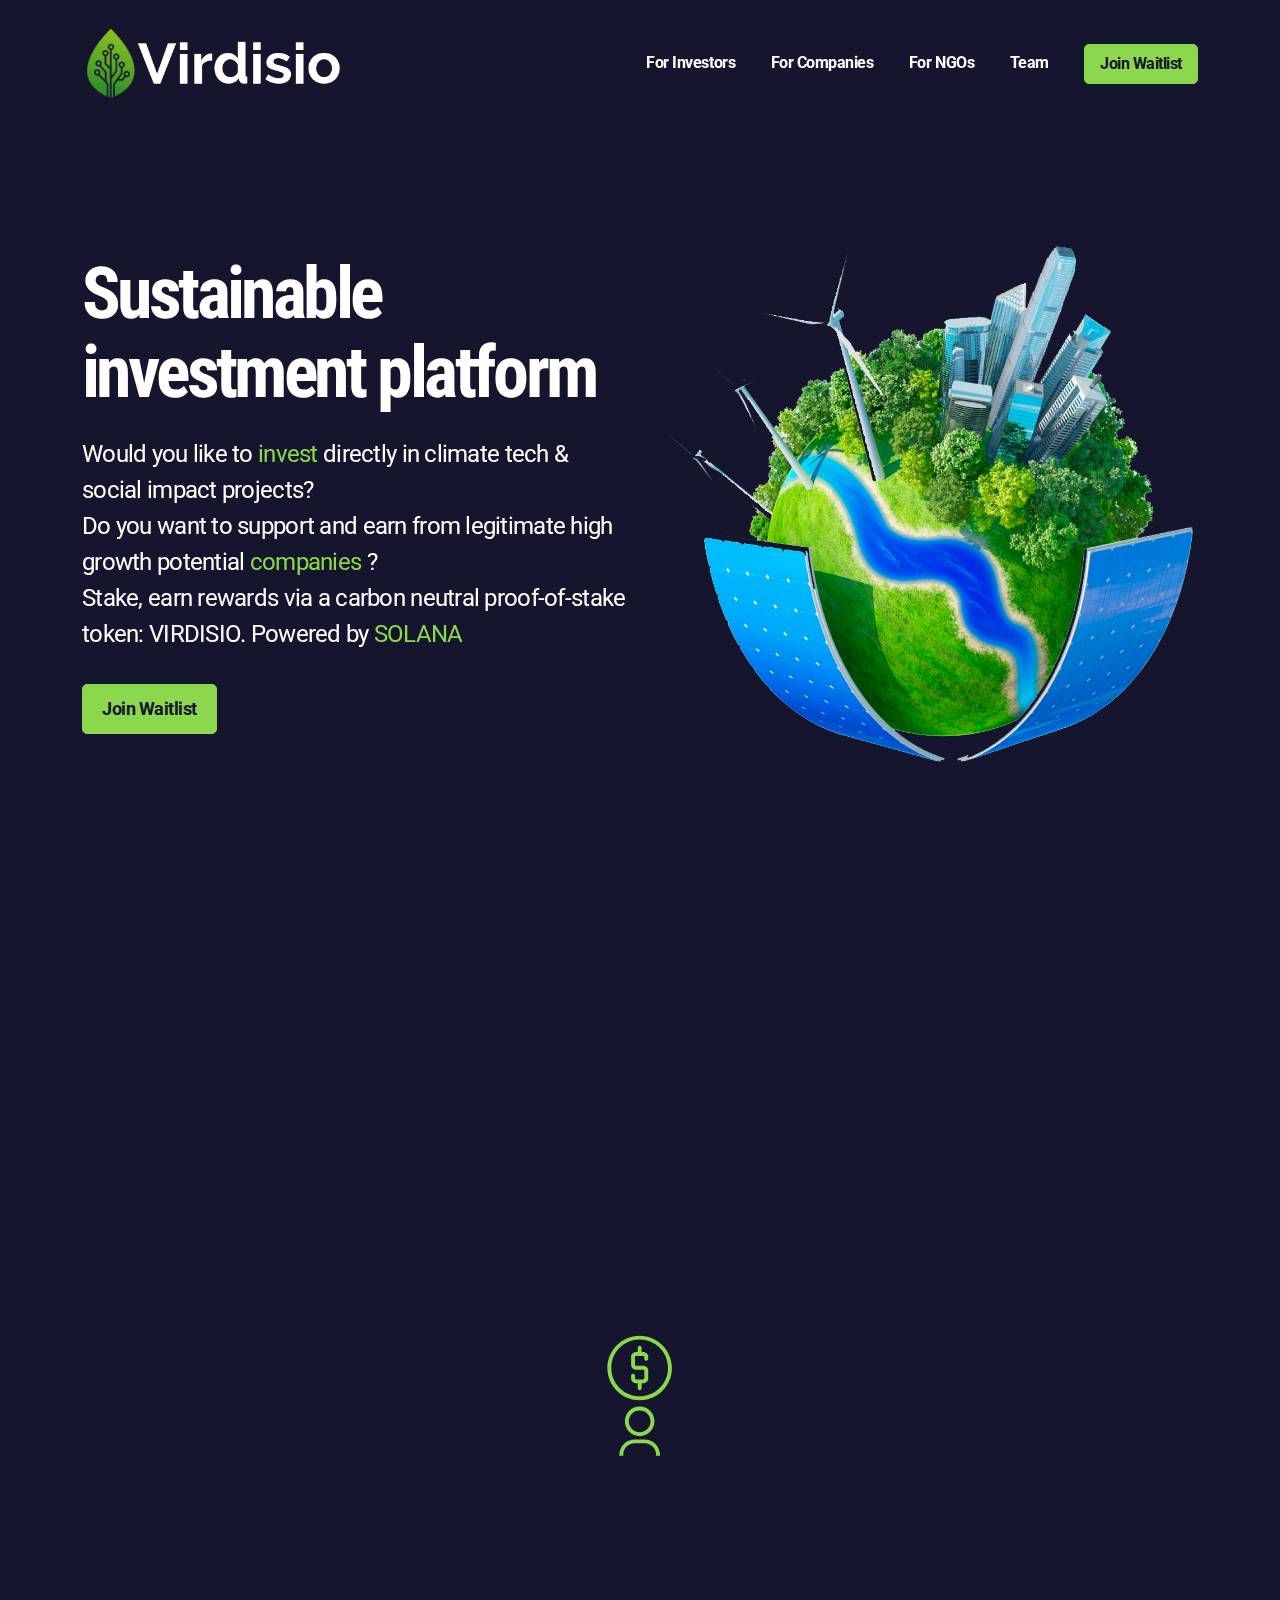
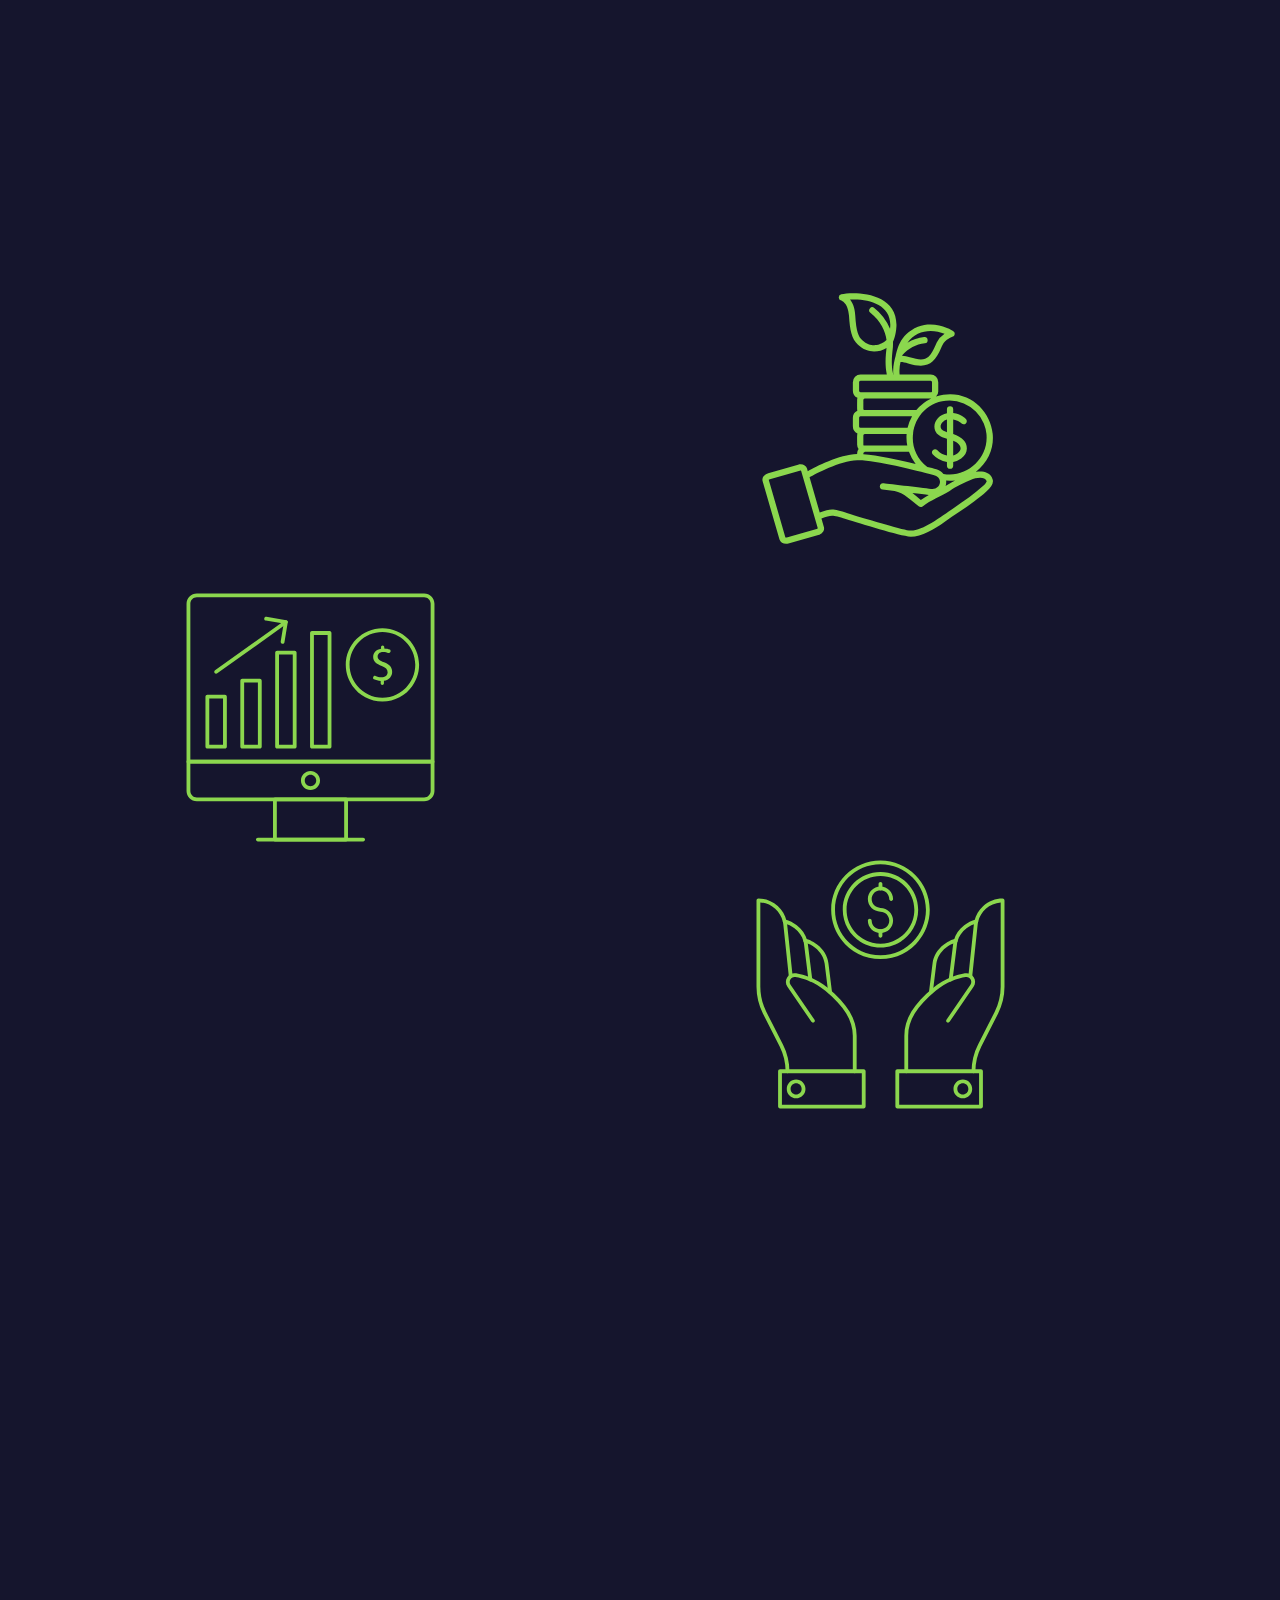
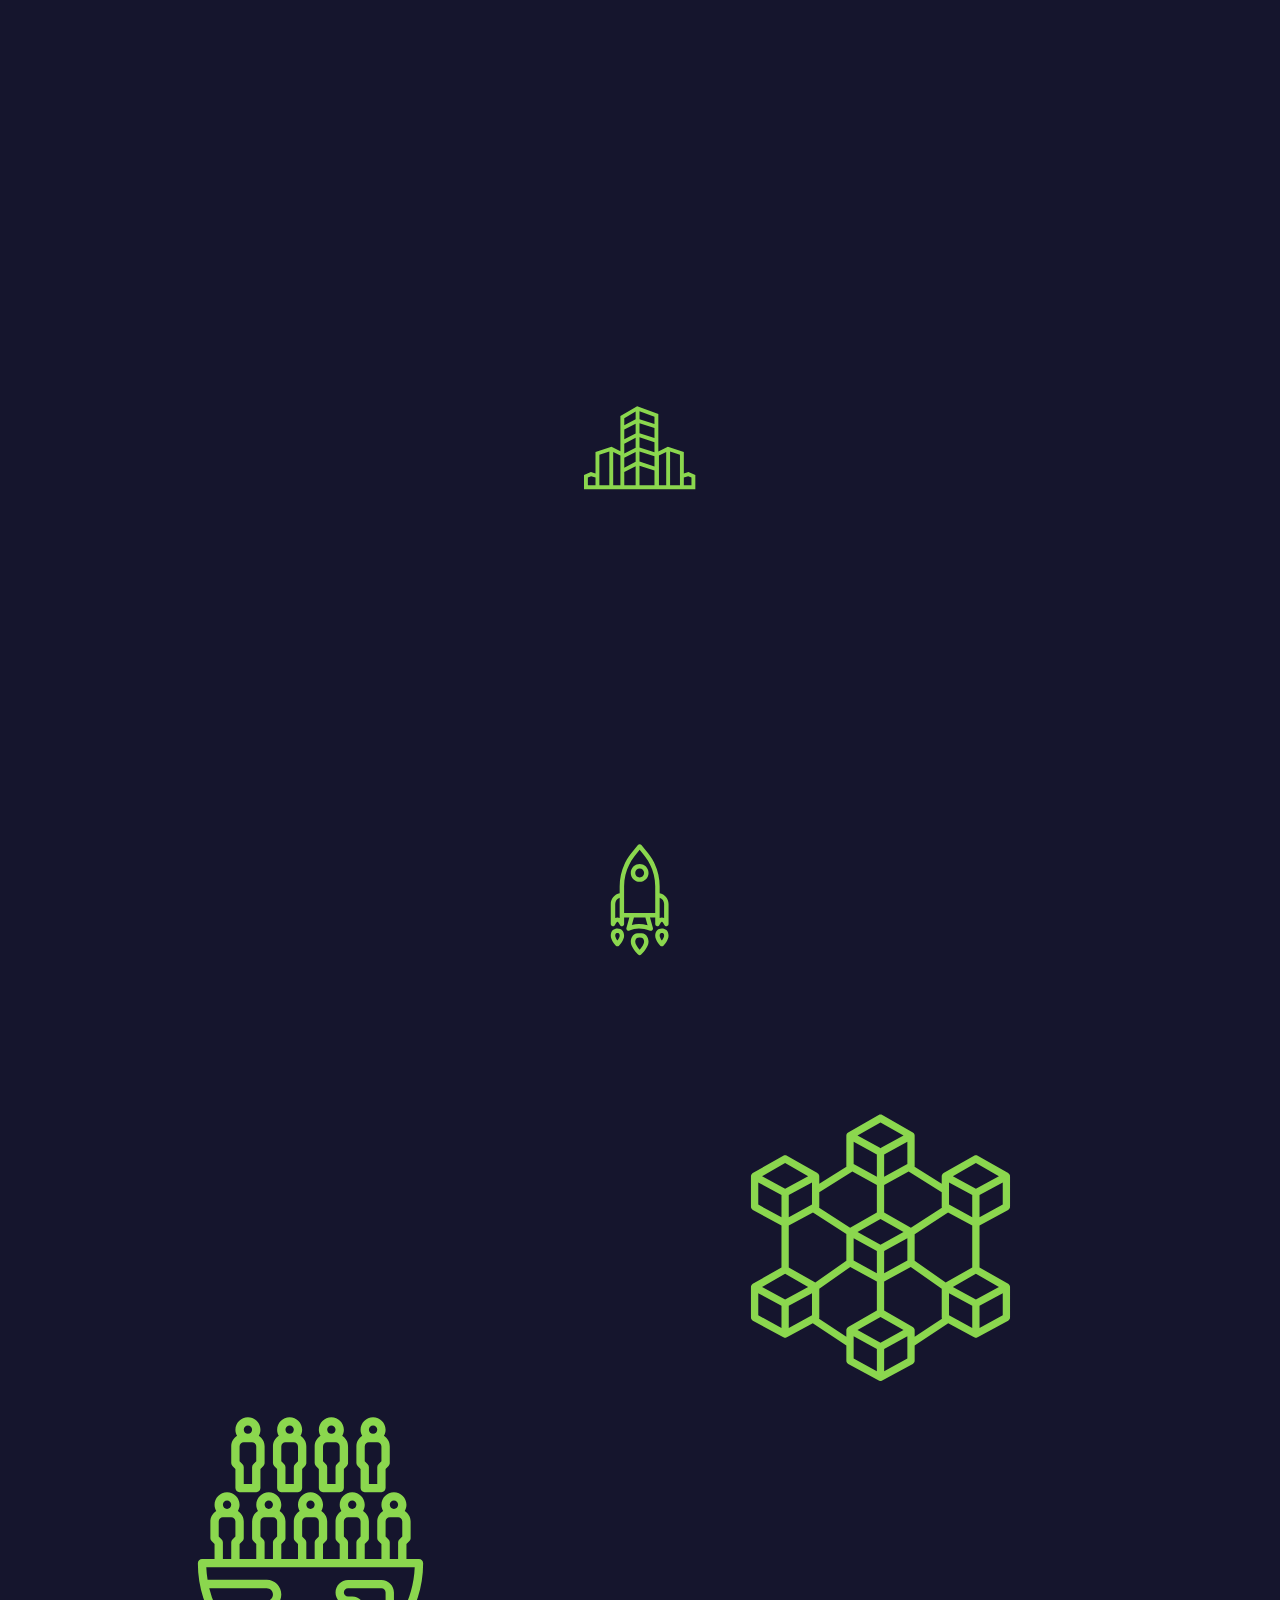
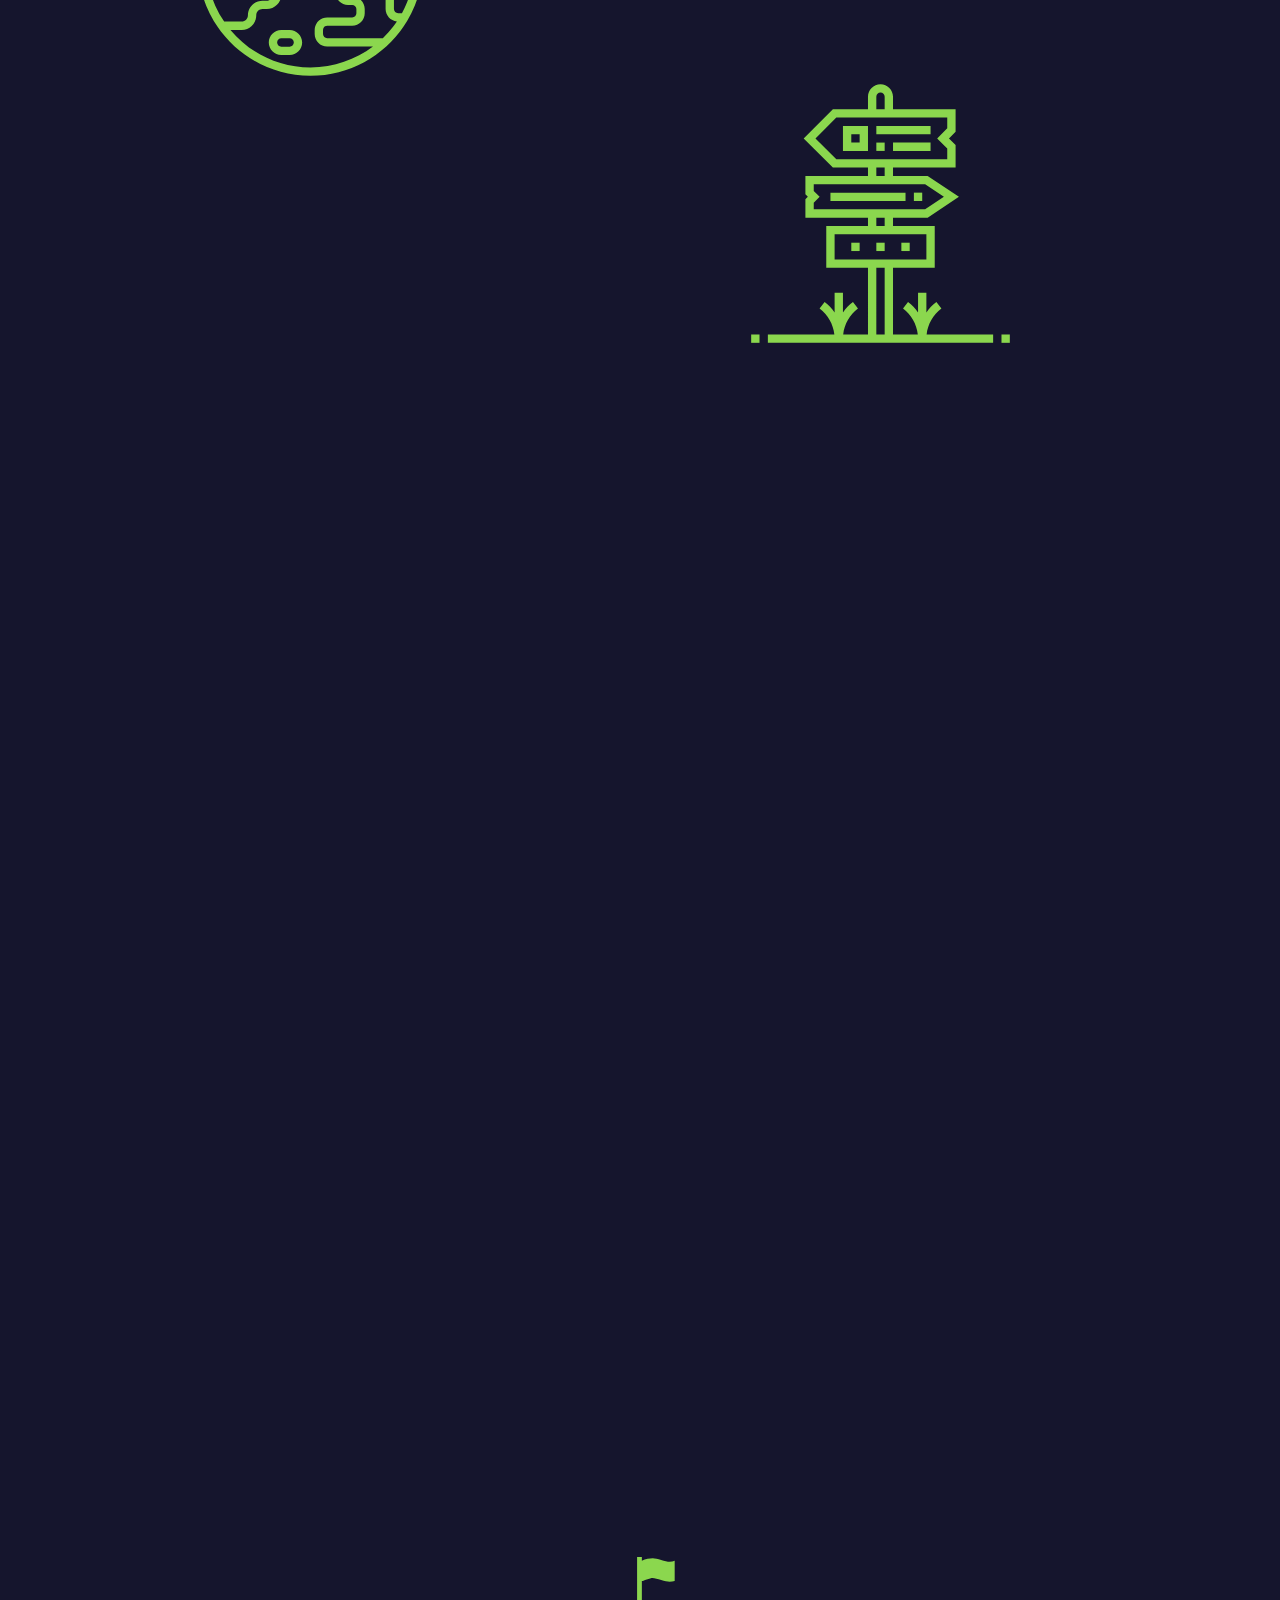
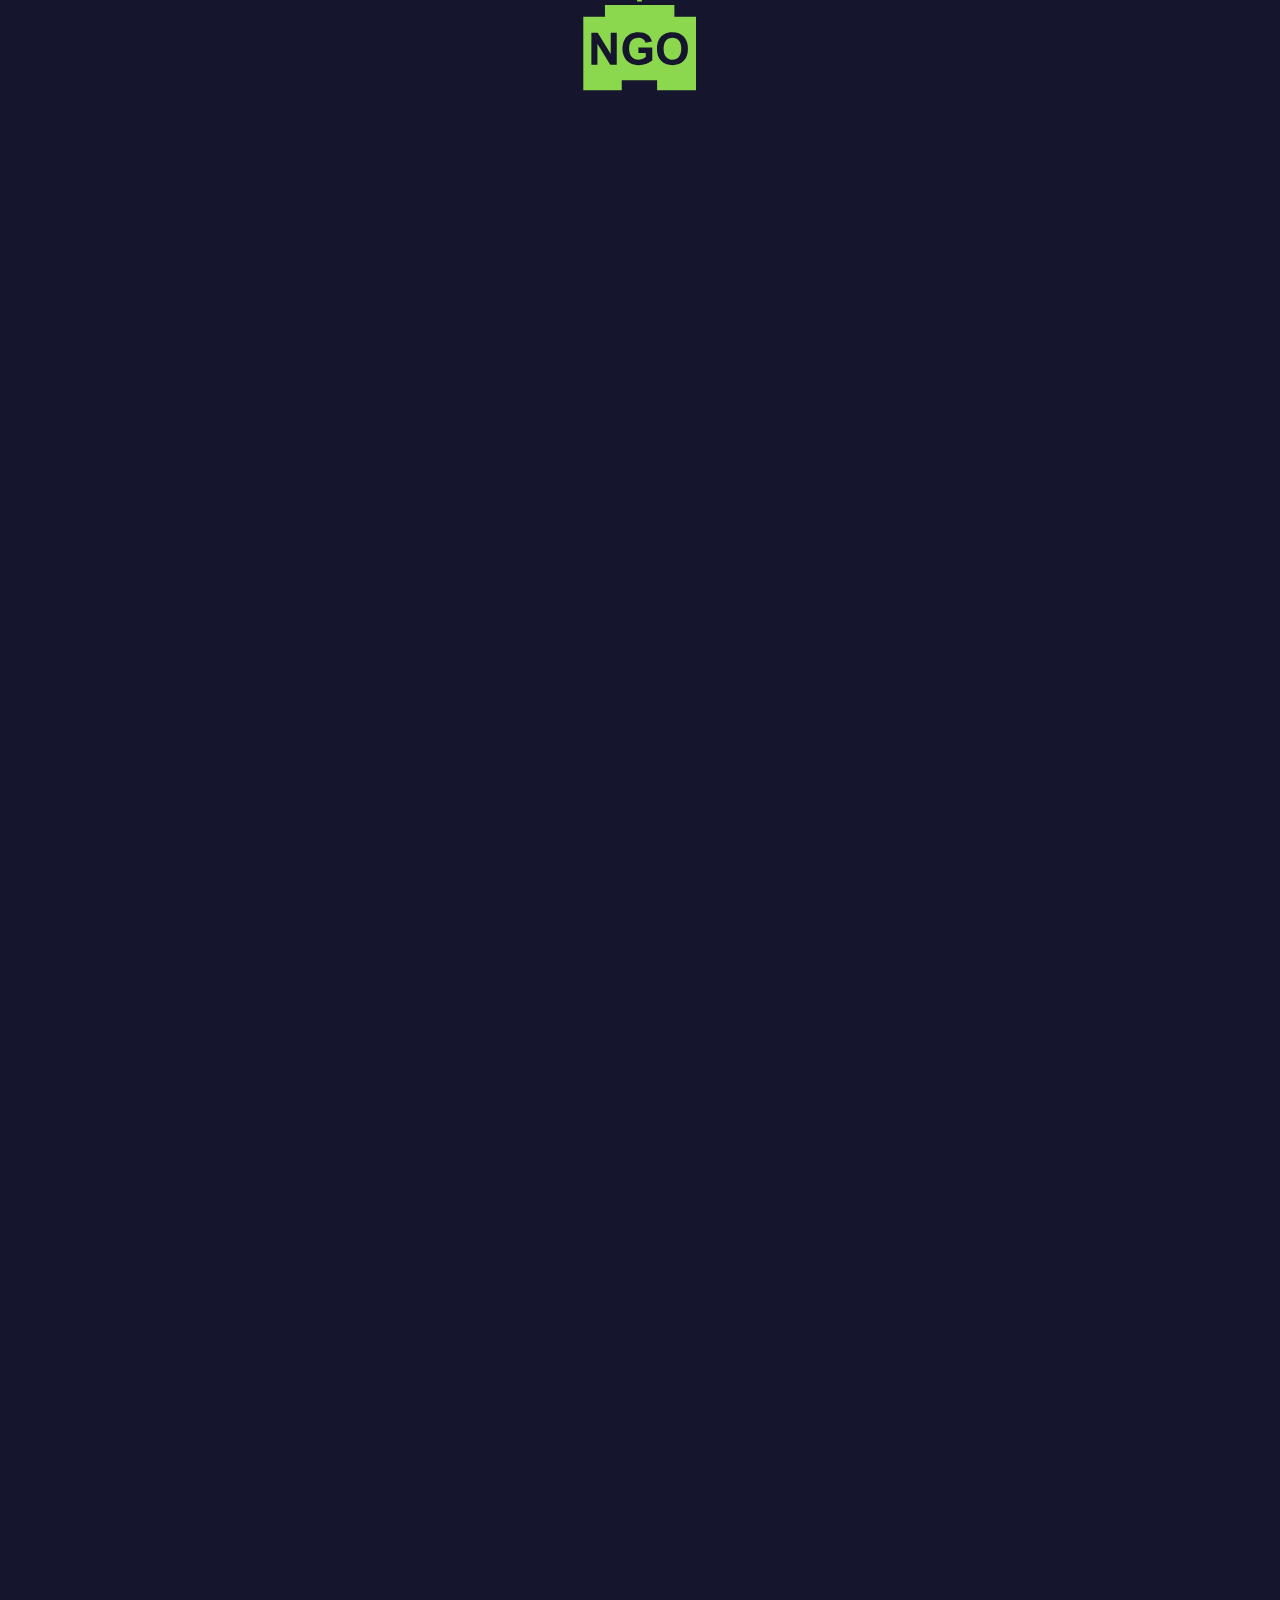
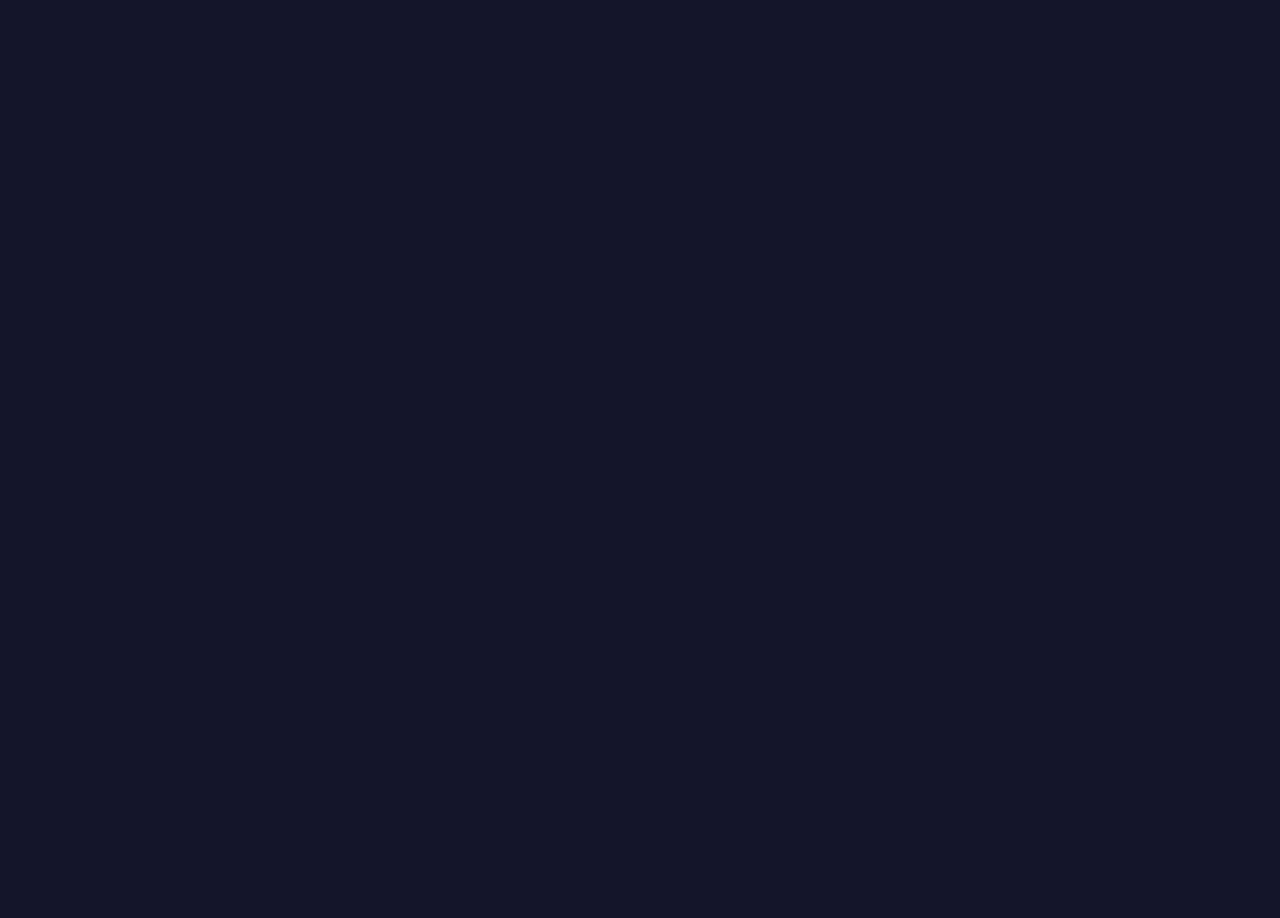
==== docs/index.html @ 76d4a32e "#GH-1: add more advisors" ====
<!DOCTYPE html>
<html lang="en">
	<head>
		<meta charset="utf-8" >
		<title>index</title>
		<meta name="viewport" content="width=device-width, initial-scale=1">
		<link rel="icon" href="i/favicon.png">
		<!-- AOS 3.0.0-beta.6 plugin CSS (Animations) -->
		<link rel="stylesheet" href="https://unpkg.com/aos@next/dist/aos.css" />
		<!-- Google Fonts -->
		<link href="https://fonts.googleapis.com/css2?family=Roboto+Condensed:wght@100;200;300;400;500;600;700;800;900&family=Roboto:wght@100;200;300;400;500;600;700;800;900&subset=latin&display=swap" rel="stylesheet">
		<!-- Startup CSS + Bootstrap CSS (Styles for all blocks) - Remove ".min" if you want to edit a css code -->
		<link href="css/styles.min.css" rel="stylesheet" />
		<!-- jQuery 3.6.0 (uncomment line below if you need jQuery) -->
		<!-- <script src="https://cdnjs.cloudflare.com/ajax/libs/jquery/3.6.0/jquery.min.js"></script> -->
		<!-- Open graph settings (social networks sharing settings) -->
		<!-- Open graph settings end -->
	</head> 
	<body>

<!-- Navigation 5 -->
	<nav class="sticky-top py-4 py-lg-7 bg-bg-1">
		<div class="d-block d-lg-none">
			<div class="container">
				<div class="row align-items-center">
					<div class="col-3" data-aos="fade-down" data-aos-delay="0">
						<a href="#" class="btn btn-width-equal-height d-lg-none rounded-circle custom-mobile-nav-btn" data-bs-toggle="offcanvas" data-bs-target="#custom-id-6rr9r2bm">
							<svg width="20" height="20" viewBox="0 0 16 16" fill="none" xmlns="http://www.w3.org/2000/svg" class="fill-light-1">
								<path d="M2.00016 5.33333H14.0002C14.177 5.33333 14.3465 5.2631 14.4716 5.13807C14.5966 5.01305 14.6668 4.84348 14.6668 4.66667C14.6668 4.48986 14.5966 4.32029 14.4716 4.19526C14.3465 4.07024 14.177 4 14.0002 4H2.00016C1.82335 4 1.65378 4.07024 1.52876 4.19526C1.40373 4.32029 1.3335 4.48986 1.3335 4.66667C1.3335 4.84348 1.40373 5.01305 1.52876 5.13807C1.65378 5.2631 1.82335 5.33333 2.00016 5.33333ZM14.0002 10.6667H2.00016C1.82335 10.6667 1.65378 10.7369 1.52876 10.8619C1.40373 10.987 1.3335 11.1565 1.3335 11.3333C1.3335 11.5101 1.40373 11.6797 1.52876 11.8047C1.65378 11.9298 1.82335 12 2.00016 12H14.0002C14.177 12 14.3465 11.9298 14.4716 11.8047C14.5966 11.6797 14.6668 11.5101 14.6668 11.3333C14.6668 11.1565 14.5966 10.987 14.4716 10.8619C14.3465 10.7369 14.177 10.6667 14.0002 10.6667ZM14.0002 7.33333H2.00016C1.82335 7.33333 1.65378 7.40357 1.52876 7.5286C1.40373 7.65362 1.3335 7.82319 1.3335 8C1.3335 8.17681 1.40373 8.34638 1.52876 8.4714C1.65378 8.59643 1.82335 8.66667 2.00016 8.66667H14.0002C14.177 8.66667 14.3465 8.59643 14.4716 8.4714C14.5966 8.34638 14.6668 8.17681 14.6668 8C14.6668 7.82319 14.5966 7.65362 14.4716 7.5286C14.3465 7.40357 14.177 7.33333 14.0002 7.33333Z">
								</path>
							</svg>
						</a>
					</div>
					<div class="col-6 text-center" data-aos="fade-down" data-aos-delay="250">
						<a href="#">
							<img src="i/logo-transparent-1645140826.png" srcset="i/logo-transparent-1645140826.png 2x" alt="" class="img-fluid" data-aos="fade-down" data-aos-delay="0">
						</a>
					</div>
					<div class="col-3" data-aos="fade-down" data-aos-delay="500">
					</div>
				</div>
			</div>
		</div>
		<div class="offcanvas offcanvas-start custom-dark-offcanvas-bg" id="custom-id-6rr9r2bm" aria-hidden="true">
			<div class="offcanvas-header">
				<a href="#">
					<img src="i/logo-transparent-1645140826.png" srcset="i/logo-transparent-1645140826.png 2x" alt="" class="img-fluid">				
				</a>
				<a href="#" class="btn btn-sm btn-width-equal-height custom-mobile-nav-btn" data-bs-dismiss="offcanvas">
					<svg width="24" height="24" viewBox="0 0 16 16" fill="none" xmlns="http://www.w3.org/2000/svg" class="fill-light-2">
						<path d="M8.9398 8L13.1398 3.80667C13.2653 3.68113 13.3359 3.51087 13.3359 3.33333C13.3359 3.1558 13.2653 2.98554 13.1398 2.86C13.0143 2.73447 12.844 2.66394 12.6665 2.66394C12.4889 2.66394 12.3187 2.73447 12.1931 2.86L7.9998 7.06L3.80646 2.86C3.68093 2.73447 3.51066 2.66394 3.33313 2.66394C3.1556 2.66394 2.98533 2.73447 2.8598 2.86C2.73426 2.98554 2.66374 3.1558 2.66374 3.33333C2.66374 3.51087 2.73426 3.68113 2.8598 3.80667L7.0598 8L2.8598 12.1933C2.79731 12.2553 2.74771 12.329 2.71387 12.4103C2.68002 12.4915 2.6626 12.5787 2.6626 12.6667C2.6626 12.7547 2.68002 12.8418 2.71387 12.9231C2.74771 13.0043 2.79731 13.078 2.8598 13.14C2.92177 13.2025 2.99551 13.2521 3.07675 13.2859C3.15798 13.3198 3.24512 13.3372 3.33313 13.3372C3.42114 13.3372 3.50827 13.3198 3.58951 13.2859C3.67075 13.2521 3.74449 13.2025 3.80646 13.14L7.9998 8.94L12.1931 13.14C12.2551 13.2025 12.3288 13.2521 12.4101 13.2859C12.4913 13.3198 12.5785 13.3372 12.6665 13.3372C12.7545 13.3372 12.8416 13.3198 12.9228 13.2859C13.0041 13.2521 13.0778 13.2025 13.1398 13.14C13.2023 13.078 13.2519 13.0043 13.2857 12.9231C13.3196 12.8418 13.337 12.7547 13.337 12.6667C13.337 12.5787 13.3196 12.4915 13.2857 12.4103C13.2519 12.329 13.2023 12.2553 13.1398 12.1933L8.9398 8Z">
						</path>
					</svg>
				</a>
			</div>
			<div class="offcanvas-body">
				<div>
					<a href="#for-investors" class="fw-bold py-2 d-inline-block text-light-1">
								For investors
					</a>
				</div>
				<div>
					<a href="#for-companies" class="fw-bold py-2 d-inline-block text-light-1">
								For companies
					</a>
				</div>
				<div>
					<a href="#for-ngos" class="fw-bold py-2 d-inline-block text-light-1">
								For NGOs
					</a>
				</div>
				<div>
					<a href="#team" class="fw-bold py-2 d-inline-block text-light-1">
								Team
					</a>
				</div>
				<div>
					<a href="#team" class="fw-bold py-2 d-inline-block text-light-1">
								Contact
					</a>
				</div>
				<a href="#join-waitlist" class="btn btn-action-1 btn-sm rounded-2 mt-4">
							Join Waitlist
				</a>
			</div>
		</div>
		<div class="d-none d-lg-block">
			<div class="container">
				<div class="row justify-content-between align-items-center">
					<div class="col-3">
						<a href="#" class="w-auto h-50">
							<img src="i/logo-transparent-1645140826.png" srcset="i/logo-transparent-1645140826.png 2x" alt="VIrdisio" class="img-fluid" data-aos="fade-down" data-aos-delay="0">						
						</a>
					</div>
					<div class="text-end col-9">
						<a href="#for-investors" class="fw-bold mx-4 text-light-1" data-aos="fade-down" data-aos-delay="150">
									For Investors
						</a>
						<a href="#for-companies" class="fw-bold mx-4 text-light-1" data-aos="fade-down" data-aos-delay="250">
									For Companies
						</a>
						<a href="#for-ngos" class="fw-bold mx-4 text-light-1" data-aos="fade-down" data-aos-delay="150">
									For NGOs
						</a>
						<a href="#team" class="fw-bold mx-4 text-light-1" data-aos="fade-down" data-aos-delay="400">
									Team
						</a>
						<a href="#join-waitlist" class="ms-4 btn rounded-2 btn-sm btn-action-1" data-aos="fade-down" data-aos-delay="650">
									Join Waitlist
						</a>
					</div>
				</div>
			</div>
		</div>
	</nav>
	<!-- Header 1 -->
		<header class="py-20 bg-bg-1">
			<div class="container">
				<div class="row align-items-center flex-md-row-reverse">
					<div class="col-md-6">
						<img src="i/clean-environment-png-environment-picture-png-image-975.png" srcset="i/clean-environment-png-environment-picture-png-image-975.png 2x" alt="" class="w-100" data-aos="fade-down" data-aos-delay="0">			
					</div>
					<div class="col-md-6 mt-8 mt-md-0">
						<h1 class="display-3 mb-6 text-light-1" data-aos="fade-down" data-aos-delay="150">
									Sustainable investment platform
						</h1>
						<p class="mb-8 fs-1 text-light-2" data-aos="fade-down" data-aos-delay="250">
									Would you like to 
							<a href="#for-investors">
invest
							</a>
									 directly in climate tech &amp; social impact projects?
							<br>
Do you want to support and earn from legitimate high growth potential 
							<a href="" #for-companies="">
companies
							</a>
									?
							<br>
Stake, earn rewards via a carbon neutral proof-of-stake token: VIRDISIO. Powered by 
							<a href="https://solana.com/">
										SOLANA
							</a>
						</p>
						<a href="#join-waitlist" class="btn btn-action-1" data-aos="fade-down" data-aos-delay="400">
									Join Waitlist
						</a>
					</div>
				</div>
			</div>
		</header>
		<!-- Content 4 -->
			<section class="py-10 py-lg-20 text-center bg-bg-1">
				<div class="container">
					<h2 class="display-5 mb-6 text-light-1" data-aos="fade-down" data-aos-delay="150">
								Virdisio connects investors with climate tech &amp; social impact companies via greener blockchain economy.
					</h2>
					<p class="fs-2 remove-br-md mb-0 text-light-2" data-aos="fade-down" data-aos-delay="250">
								Decentralized investments, guidance &amp; mentorship. We help start-up companies with positive impact on the environment and societies. 
						<br> In line with United Nations  
						<a href="https://sdgs.un.org/goals">
17 Sustainable Development Goals 
						</a>
 for 2030
					</p>
				</div>
			</section>
			<!-- Content 4 -->
				<section class="py-10 py-lg-20 text-center bg-bg-1">
					<div class="container">
						<!--?xml version="1.0" encoding="UTF-8"?-->
							<!--?xml version="1.0" encoding="UTF-8"?-->
								<svg width="100pt" height="100pt" version="1.1" viewBox="0 0 100 100" xmlns="http://www.w3.org/2000/svg" class="mb-4 d-inline-block fill-action-1 h-25 w-auto" id="for-investors">
									<g>
										<path d="m61.109 69.273c0-3.1953-1.3672-6.0742-3.5352-8.1055-1.9883-1.8594-4.6484-3.0078-7.5742-3.0078-2.9297 0-5.5898 1.1484-7.5742 3.0078-2.168 2.0273-3.5352 4.9062-3.5352 8.1055 0 6.125 4.9844 11.109 11.109 11.109s11.109-4.9844 11.109-11.109zm-19.27 0c0-4.5 3.6602-8.1602 8.1602-8.1602s8.1602 3.6602 8.1602 8.1602-3.6602 8.1602-8.1602 8.1602-8.1602-3.6602-8.1602-8.1602z">
										</path>
										<path d="m34.754 94.34v0.66016h2.9492v-0.66016c0-4.7305 3.8359-8.5625 8.5625-8.5625h7.4727c4.7305 0 8.5625 3.832 8.5625 8.5625l-0.003906 0.66016h2.9492v-0.66016c0-6.3594-5.1523-11.512-11.512-11.512h-7.4727c-6.3555 0-11.508 5.1562-11.508 11.512z">
										</path>
										<path d="m47.672 40.754h0.85547v3.6562c0 0.81641 0.66016 1.4766 1.4766 1.4766 0.8125 0 1.4766-0.66016 1.4766-1.4766v-3.6562h0.85156c2.293 0 4.0898-1.4727 4.0898-3.3555v-6.4414c0-1.8828-1.7969-3.3555-4.0898-3.3555h-4.6562c-0.6875 0-1.0977-0.30859-1.1406-0.40625l-0.003906-6.5625c0.046875-0.12109 0.45703-0.43359 1.1445-0.43359h4.6562c0.6875 0 1.0977 0.30859 1.1406 0.40625v1.7773c0 0.81641 0.66016 1.4766 1.4766 1.4766 0.8125 0 1.4766-0.66016 1.4766-1.4766v-1.7773c0-1.8828-1.7969-3.3555-4.0898-3.3555h-0.85156v-3.2266c0-0.81641-0.66016-1.4766-1.4766-1.4766-0.8125 0-1.4766 0.66016-1.4766 1.4766v3.2266h-0.85547c-2.293 0-4.0898 1.4727-4.0898 3.3555v6.5898c0 1.8828 1.7969 3.3555 4.0898 3.3555h4.6562c0.6875 0 1.0977 0.30859 1.1406 0.40625l0.003906 6.418c-0.046874 0.12109-0.45312 0.43359-1.1445 0.43359l-2.3008-0.003906c-0.011719 0-0.019531-0.003907-0.027344-0.003907-0.011718 0-0.019531 0.003907-0.027344 0.003907h-2.3008c-0.6875 0-1.0977-0.30859-1.1406-0.40625v-2.3398c0-0.81641-0.66016-1.4766-1.4766-1.4766-0.8125 0-1.4766 0.66016-1.4766 1.4766v2.3398c0 1.8789 1.7969 3.3555 4.0898 3.3555z">
										</path>
										<path d="m50 53.43c13.352 0 24.215-10.863 24.215-24.215 0-13.352-10.863-24.215-24.215-24.215s-24.215 10.863-24.215 24.215c0 13.352 10.863 24.215 24.215 24.215zm0-45.48c11.727 0 21.266 9.5391 21.266 21.266 0 11.727-9.5391 21.266-21.266 21.266s-21.266-9.5391-21.266-21.266c0-11.727 9.5391-21.266 21.266-21.266z">
										</path>
									</g>
								</svg>
								<h2 class="display-5 mb-6 text-light-1" data-aos="fade-down" data-aos-delay="150">
											For Investors
								</h2>
								<p class="fs-2 remove-br-md mb-0 text-light-2" data-aos="fade-down" data-aos-delay="250">
											Our mission is to enable each person who cares about the environment &amp; society invest in legitimate companies, helping them make a bigger, greener impact on planet Earth.
								</p>
							</div>
						</section>
						<!-- Feature 17 -->
							<section class="py-10 py-lg-20 text-center text-md-start bg-bg-1">
								<div class="container">
									<div class="row justify-content-center">
										<div class="col-md-9 col-lg-7 col-xl-6 col-xxl-5 text-center">
											<h2 class="mb-6 text-light-1 display-6" data-aos="fade-down" data-aos-delay="0">
														Green investment
											</h2>
											<p class="mb-15 fs-2 text-light-2" data-aos="fade-down" data-aos-delay="150">
											</p>
										</div>
									</div>
									<div class="mb-15 mb-md-8 row align-items-center flex-md-row-reverse justify-content-center">
										<div class="mb-8 mb-md-0 col-10 col-sm-7 col-md-5 col-xl-4">
											<svg xmlns="http://www.w3.org/2000/svg" data-name="Icons" viewBox="0 0 512 512" x="0px" y="0px" class="fill-action-1 w-75">
												<path d="M383.41,339.26v7.27a6,6,0,0,0,12,0v-7.31a36.89,36.89,0,0,0,15.33-6.6c7-5.18,10.87-12,10.87-19.16,0-12.39-8.81-21.64-26.2-27.53V257.82c10,1.81,15.46,7.24,15.7,7.49,5.68,5.56,14-2.35,8.68-8.28-.4-.43-9-9.29-24.38-11.36v-7.26a6,6,0,0,0-12,0v7.33c-13.33,2.44-24.07,13.42-24.07,25.75,0,15.45,14.13,20.54,24.07,23.39V327.1a33.58,33.58,0,0,1-18.24-10c-5.28-5.9-14.06,1.39-9.23,7.67A46,46,0,0,0,383.41,339.26Zm26.2-25.8c0,5.14-6.22,11.41-14.2,13.52V298.7C404.94,302.55,409.61,307.42,409.61,313.46Zm-38.27-42c0-5.8,5.36-11.33,12.07-13.4v24.23C375.12,279.6,371.34,276.89,371.34,271.49Z">
												</path>
												<path d="M460.47,360.56c-5.89-2.84-13.46-3.51-21.82-2.07C512,301,452.22,186,362.49,213.87a13.52,13.52,0,0,0,4.28-9.86V186.55a14.9,14.9,0,0,0-14.64-15.12H292.65a70.41,70.41,0,0,1,1.75-23.74c3.76-.17,8.84,1.15,14.64,2.67,36,10.7,49.79,1.39,63.19-29.44.84-1.87,1.64-3.64,2.44-5.29,5.81-12.11,19.24-16.25,19.35-16.28a6,6,0,0,0,1.6-10.8c-1.36-.88-33.62-21.36-67.86-8.32-36.95,15.71-39.64,46.13-42.68,55.34-2.52,9.39-5.82,21.76-4.49,35.86h-.53a5.77,5.77,0,0,0-.12-2.06c-3.9-16.4-1.76-35.58-.62-45.89a77.24,77.24,0,0,0,.59-14.49c1-2,5.85-12.81,6.66-29.77,2.73-66.91-82.9-66.77-105.76-61.41a6,6,0,0,0-.3,11.71c.13,0,13.48,4,15.05,29,1.8,28.47,4.84,44.12,17.31,56.06,16.79,16,38.44,15.92,54.7,6-1.31,12.13-3.74,31.53.54,50.84h-50.5A14.9,14.9,0,0,0,203,186.55v15.88a15.17,15.17,0,0,0,8.8,13.87,15.22,15.22,0,0,0-.64,4.41c.15,2.67-.41,18.11.46,20.38A15.16,15.16,0,0,0,203,254.86v15.88a15.17,15.17,0,0,0,8.8,13.86c-1.18,2.86-.45,18-.64,21.25a14.4,14.4,0,0,0,2.76,8.48,14.72,14.72,0,0,0-2.66,9.86c-34.67,1.22-79.63,24.45-94.72,32.8l-1.44-5c-1.84-6.36-9.38-9.62-17.16-7.42L40.66,360.79c-7,1.87-12.67,8.37-10.7,15.42L62.34,488.12c1.75,6.7,10.44,9.56,17.16,7.42l57.25-16.21c7-1.88,12.66-8.37,10.69-15.42l-4.69-16.24c20.12-7,21-6.74,46.49,1.25,28.94,8.43,102.33,32.42,124.79,33.87,20.43,0,46-15.18,64.6-28.55s38.89-25.52,56.75-39.26c17.71-13.51,40.11-29.66,35.69-42.2A19.4,19.4,0,0,0,460.47,360.56ZM341.16,111.74a6,6,0,0,0-1.46-11.91,80,80,0,0,0-32,10.88c16.78-25.06,48.35-27,71.15-17.12a42.58,42.58,0,0,0-15,16.84c-.86,1.78-1.68,3.61-2.56,5.55-12.72,29.74-22.55,30-49.21,22.77a87.09,87.09,0,0,0-14.63-3c.11-.42.21-.82.31-1.23C309.59,121.34,323.8,113.87,341.16,111.74Zm-83.52.54c-1.29.65-19.17,9.91-36.47-6.33-7.64-7.32-11.63-16.39-13.63-48.16-.91-14.46-5.24-23.8-10-29.78,35.39-2.43,82.86,9.75,76.72,56A97.66,97.66,0,0,0,244.06,44a6,6,0,1,0-7.46,9.4c20,15.85,28.8,35.53,30.9,52.1A31.07,31.07,0,0,1,257.64,112.28Zm124,269.63a25.3,25.3,0,0,0,.27-6.88,79.61,79.61,0,0,0,17.05-.37,185.4,185.4,0,0,0-18.3,11A26.59,26.59,0,0,0,381.66,381.91Zm77.85-89.44c.42,43.34-40.13,77.51-82.75,69.85-7.42-9.43-18.47-10.07-30.89-13.37-53.69-40.87-24.78-127.18,42.79-127.34A70.93,70.93,0,0,1,459.51,292.47ZM224.87,308a2,2,0,0,1-1.74-2.17V289a2.92,2.92,0,0,1,2.64-3.13h80.31A80.67,80.67,0,0,0,307.29,308H225.77C225.47,308,225.17,308,224.87,308Zm0-34.16h-7.26a2.91,2.91,0,0,1-2.64-3.12V254.86a2.91,2.91,0,0,1,2.64-3.12h98.93a82.21,82.21,0,0,0-8.62,22.15H225.77C225.47,273.92,225.17,273.85,224.87,273.86Zm.9,46.14h84.78a83.37,83.37,0,0,0,12.82,23.44C294.23,336,248.84,325.92,223,324.58a6.26,6.26,0,0,0,.18-1.45A2.93,2.93,0,0,1,225.77,320Zm99-80.26H225.47a2.07,2.07,0,0,1-2.34-2.2V220.71a2.92,2.92,0,0,1,2.64-3.13s127.47,0,127.47,0A83.32,83.32,0,0,0,324.79,239.74ZM215,186.55a2.91,2.91,0,0,1,2.64-3.12H352.13a2.92,2.92,0,0,1,2.64,3.12V204a1.57,1.57,0,0,1-1.58,1.57c-3,0-125.28-.09-128.63,0-.54-.16-6.27,0-6.95-.08a2.91,2.91,0,0,1-2.64-3.12ZM133.48,467.79,76.23,484a4.85,4.85,0,0,1-2.56.11l-32-110.53a5.06,5.06,0,0,1,2.23-1.24l57.26-16.2a5,5,0,0,1,2.56-.12l32,110.54A5,5,0,0,1,133.48,467.79ZM453,385.19c-16.5,15.09-36.55,29.11-56.34,42.22-27.14,18.07-62.75,46.41-86.16,43.14-16.29-2.36-86.3-23.31-117.65-33.08-27.94-8.75-31-9.09-53.41-1.34l-19.47-67.29c11.12-6.26,57.51-31.23,91.26-32.64,32.19-1.3,109.85,19,146.25,27.91,8.84,2.05,13.6,7.79,12.4,15.69-1.12,6.25-6.85,12.43-16.75,11.2-18.2-2.26-91.05-10.73-91.78-10.81-7.89-.66-9.27,10.72-1.39,11.92L283,394.8c17.55,3.48,32.39,18.12,46.19,29.58a6,6,0,0,0,7.5.13c15.22-12.06,36.37-20.08,51.15-29.2,6.84-4.67,18.51-12,40.87-21.4,11.3-4.82,27.25-7.11,30.76,2.08C459.52,376,459.87,378.41,453,385.19Zm-104.3,17.36a173.78,173.78,0,0,0-15.38,9.57c-5.26-4.48-10.41-9-16.12-13.32C329.82,400.29,341.56,401.68,348.67,402.55Z">
												</path>
											</svg>
										</div>
										<div class="col-md-1">
										</div>
										<div class="col-md-6 col-xl-5 col-xxl-4">
											<h4 class="mb-6 remove-br text-light-1" data-aos="fade-down" data-aos-delay="400">
										Your green portfolio
											</h4>
											<p class="mb-0 fs-4 text-light-2" data-aos="fade-down" data-aos-delay="500">
														Invest in climate tech SaaS &amp; social impact companies, helping them scale faster. 
											</p>
										</div>
									</div>
									<div class="row align-items-center justify-content-center">
										<div class="mb-8 mb-md-0 col-10 col-sm-7 col-md-5 col-xl-4">
											<svg xmlns="http://www.w3.org/2000/svg" xmlns:xlink="http://www.w3.org/1999/xlink" version="1.1" x="0px" y="0px" viewBox="0 0 140 140" style="enable-background:new 0 0 140 140;" xml:space="preserve" class="fill-action-1 w-75">
												<g>
													<g>
														<path d="M88.6582031,135H51.3417969c-0.5527344,0-1-0.4477539-1-1v-21.0234375c0-0.5522461,0.4472656-1,1-1h37.3164062    c0.5527344,0,1,0.4477539,1,1V134C89.6582031,134.5522461,89.2109375,135,88.6582031,135z M52.3417969,133h35.3164062v-19.0234375    H52.3417969V133z">
														</path>
													</g>
													<g>
														<path d="M97.5947266,135H42.4052734c-0.5527344,0-1-0.4477539-1-1s0.4472656-1,1-1h55.1894531c0.5527344,0,1,0.4477539,1,1    S98.1474609,135,97.5947266,135z">
														</path>
													</g>
													<g>
														<path d="M134,94.1435547H6c-0.5527344,0-1-0.4477539-1-1V10.3999023C5,7.4223633,7.4228516,5,10.4003906,5h119.1992188    C132.5771484,5,135,7.4223633,135,10.3999023v82.7436523C135,93.6958008,134.5527344,94.1435547,134,94.1435547z M7,92.1435547    h126V10.3999023C133,8.5253906,131.4746094,7,129.5996094,7H10.4003906C8.5253906,7,7,8.5253906,7,10.3999023V92.1435547z">
														</path>
													</g>
													<g>
														<path d="M129.5996094,113.9765625H10.4003906C7.4228516,113.9765625,5,111.5541992,5,108.5766602V93.1435547    c0-0.5522461,0.4472656-1,1-1h128c0.5527344,0,1,0.4477539,1,1v15.4331055    C135,111.5541992,132.5771484,113.9765625,129.5996094,113.9765625z M7,94.1435547v14.4331055    c0,1.8745117,1.5253906,3.3999023,3.4003906,3.3999023h119.1992188c1.875,0,3.4003906-1.5253906,3.4003906-3.3999023V94.1435547H7    z">
														</path>
													</g>
													<g>
														<path d="M69.9970703,108.0600586c-2.7568359,0-5-2.2431641-5-5s2.2431641-5,5-5s5,2.2431641,5,5    S72.7539062,108.0600586,69.9970703,108.0600586z M69.9970703,100.0600586c-1.6542969,0-3,1.3457031-3,3s1.3457031,3,3,3    s3-1.3457031,3-3S71.6513672,100.0600586,69.9970703,100.0600586z">
														</path>
													</g>
													<g>
														<g>
															<g>
																<g>
																	<path d="M25.1308594,86.3100586h-9.2109375c-0.5527344,0-1-0.4477539-1-1V59.0605469c0-0.5522461,0.4472656-1,1-1h9.2109375       c0.5527344,0,1,0.4477539,1,1v26.2495117C26.1308594,85.8623047,25.6835938,86.3100586,25.1308594,86.3100586z        M16.9199219,84.3100586h7.2109375V60.0605469h-7.2109375V84.3100586z">
																	</path>
																</g>
																<g>
																	<path d="M43.4160156,86.3100586h-9.2109375c-0.5527344,0-1-0.4477539-1-1V50.6855469c0-0.5522461,0.4472656-1,1-1h9.2109375       c0.5527344,0,1,0.4477539,1,1v34.6245117C44.4160156,85.8623047,43.96875,86.3100586,43.4160156,86.3100586z        M35.2050781,84.3100586h7.2109375V51.6855469h-7.2109375V84.3100586z">
																	</path>
																</g>
																<g>
																	<path d="M61.7011719,86.3100586h-9.2109375c-0.5527344,0-1-0.4477539-1-1V35.9355469c0-0.5522461,0.4472656-1,1-1h9.2109375       c0.5527344,0,1,0.4477539,1,1v49.3745117C62.7011719,85.8623047,62.2539062,86.3100586,61.7011719,86.3100586z        M53.4902344,84.3100586h7.2109375V36.9355469h-7.2109375V84.3100586z">
																	</path>
																</g>
																<g>
																	<path d="M79.9863281,86.3100586h-9.2109375c-0.5527344,0-1-0.4477539-1-1V25.6855469c0-0.5522461,0.4472656-1,1-1h9.2109375       c0.5527344,0,1,0.4477539,1,1v59.6245117C80.9863281,85.8623047,80.5390625,86.3100586,79.9863281,86.3100586z        M71.7753906,84.3100586h7.2109375V26.6855469h-7.2109375V84.3100586z">
																	</path>
																</g>
															</g>
															<g>
																<g>
																	<path d="M20.5263672,47.0317383c-0.3125,0-0.6201172-0.1455078-0.8154297-0.4194336       c-0.3203125-0.4492188-0.2158203-1.0737305,0.2333984-1.3945312l36.5703125-26.0888672       c0.4511719-0.3208008,1.0742188-0.2163086,1.3955078,0.2333984c0.3203125,0.4492188,0.2158203,1.0737305-0.2333984,1.3945312       L21.1064453,46.8457031C20.9296875,46.9711914,20.7275391,47.0317383,20.5263672,47.0317383z">
																	</path>
																</g>
																<g>
																	<path d="M55.3623047,31.3134766c-0.0546875,0-0.1103516-0.0043945-0.1660156-0.0136719       c-0.5449219-0.0913086-0.9121094-0.6064453-0.8212891-1.1513672l1.5693359-9.3842773l-9.3837891-1.5698242       c-0.5449219-0.0913086-0.9121094-0.6064453-0.8212891-1.1513672c0.0908203-0.5444336,0.6074219-0.9130859,1.1513672-0.8212891       l10.3701172,1.7348633c0.5449219,0.0913086,0.9121094,0.6064453,0.8212891,1.1513672l-1.734375,10.3706055       C56.265625,30.9672852,55.8417969,31.3134766,55.3623047,31.3134766z">
																	</path>
																</g>
															</g>
														</g>
														<g>
															<g>
																<g>
																	<path d="M107.7167969,61.6225586c-10.6035156,0-19.2304688-8.6269531-19.2304688-19.230957       c0-10.6044922,8.6269531-19.2314453,19.2304688-19.2314453c10.6044922,0,19.2314453,8.6269531,19.2314453,19.2314453       C126.9482422,52.9956055,118.3212891,61.6225586,107.7167969,61.6225586z M107.7167969,25.1601562       c-9.5009766,0-17.2304688,7.7299805-17.2304688,17.2314453c0,9.5009766,7.7294922,17.230957,17.2304688,17.230957       s17.2314453-7.7299805,17.2314453-17.230957C124.9482422,32.8901367,117.2177734,25.1601562,107.7167969,25.1601562z">
																	</path>
																</g>
																<g>
																	<path d="M108.5912399,41.0845108c-2.375206-0.9818611-3.3839798-1.6931305-3.3839798-3.1105881       c0-1.0932999,0.7909775-2.3488083,2.8930511-2.3488083c1.1382294,0,2.0094147,0.2558746,2.6369171,0.5244408       c0.4477768,0.1916504,0.9602814-0.0177689,1.1326447-0.4731636l0.0804672-0.2122116       c0.1571274-0.4155388-0.0261459-0.8922577-0.433815-1.0689316c-0.7183762-0.3112106-1.6405869-0.5574379-2.8430405-0.5965309       v-0.7155838c0-0.4675751-0.3789902-0.8465652-0.8465652-0.8465652s-0.8465652,0.3789902-0.8465652,0.8465652v0.8242302       c-2.5110092,0.4089394-4.1196136,2.1287231-4.1196136,4.3930016c0,2.3731766,1.7197876,3.6286812,4.5018997,4.721981       c2.0198288,0.817627,3.0841904,1.7464371,3.0841904,3.2463951c0,1.555294-1.3110962,2.6752472-3.2463913,2.6752472       c-1.1466141,0-2.2320404-0.2924271-3.1174469-0.7143135c-0.4508209-0.2147484-0.9889679,0.0304642-1.1577759,0.5005798       l-0.073616,0.2053566c-0.1441803,0.4018364,0.0256424,0.8539276,0.4076767,1.0438042       c0.9595184,0.4769707,2.2624969,0.7968102,3.5299301,0.819912v1.2879982c0,0.4675751,0.3789902,0.8465652,0.8465652,0.8465652       h0.0269089c0.4675827,0,0.8465652-0.3789902,0.8465652-0.8465652v-1.3699913       c2.8107986-0.4645309,4.3107605-2.4843597,4.3107605-4.6397362       C112.8200073,43.6488304,111.402298,42.2288361,108.5912399,41.0845108z">
																	</path>
																</g>
															</g>
														</g>
													</g>
												</g>
											</svg>
										</div>
										<div class="col-md-1">
										</div>
										<div class="col-md-6 col-xl-5 col-xxl-4">
											<h4 class="mb-6 remove-br text-light-1" data-aos="fade-down" data-aos-delay="400">
														Your green investment return
											</h4>
											<p class="mb-0 fs-4 text-light-2" data-aos="fade-down" data-aos-delay="500">
														Earn by selling, staking or lending green tokens.
											</p>
										</div>
									</div>
									<div class="mb-15 mb-md-8 row align-items-center flex-md-row-reverse justify-content-center">
										<div class="mb-8 mb-md-0 col-10 col-sm-7 col-md-5 col-xl-4">
											<svg xmlns="http://www.w3.org/2000/svg" xmlns:xlink="http://www.w3.org/1999/xlink" version="1.1" x="0px" y="0px" viewBox="0 0 140 140" style="enable-background:new 0 0 140 140;" xml:space="preserve" class="fill-action-1 w-75">
												<g>
													<g>
														<g>
															<g>
																<path d="M56.4863281,116.4775391c-0.5522461,0-1-0.4477539-1-1V96.8129883      c0-7.9365234-4.5844727-15.4135742-14.4277344-23.5302734c-5.6469727-4.65625-11.6425781-6.4819336-15.6777344-7.1928711      c-1.0371094-0.1831055-1.9980469,0.2387695-2.5722656,1.1293945c-0.4492188,0.6958008-0.6757812,1.8095703,0.0341797,2.8476562      l12.574707,18.3886719c0.3115234,0.4560547,0.1948242,1.078125-0.2612305,1.3901367s-1.0776367,0.1953125-1.3901367-0.2612305      l-12.574707-18.3886719c-1.0561523-1.5449219-1.0805664-3.484375-0.0634766-5.0605469      c1.0092773-1.5654297,2.7700195-2.3359375,4.6000977-2.0151367C30,64.8730469,36.3481445,66.8061523,42.3310547,71.7397461      c10.3393555,8.5263672,15.1552734,16.4931641,15.1552734,25.0732422v18.6645508      C57.4863281,116.0297852,57.0385742,116.4775391,56.4863281,116.4775391z">
																</path>
															</g>
															<g>
																<path d="M21.2475586,116.4799805c-0.5522461,0-1-0.4477539-1-1c0-4.5063477-1.0800781-9.0117188-3.1230469-13.0283203      l-8.800293-17.3022461c-2.1855469-4.2958984-3.3408203-9.1142578-3.3408203-13.9345703V25.9267578c0-0.5522461,0.4477539-1,1-1      c3.7568359,0,7.355957,1.3818359,10.1342773,3.890625c2.3212891,2.0864258,3.9208984,4.7939453,4.6230469,7.828125      c0.1352539,0.5380859,0.2382812,1.1425781,0.3105469,1.8305664l2.8696289,27.0922852      c0.0581055,0.5493164-0.3398438,1.0415039-0.8891602,1.1000977c-0.5576172,0.0498047-1.0415039-0.340332-1.1000977-0.8891602      l-2.8696289-27.0932617c-0.0615234-0.5859375-0.1508789-1.1147461-0.265625-1.5717773      c-0.6132812-2.6499023-2.0009766-4.9985352-4.0175781-6.8110352c-2.1640625-1.9541016-4.9003906-3.1201172-7.7954102-3.3388672      v44.2504883c0,4.5063477,1.0800781,9.0117188,3.1230469,13.027832l8.800293,17.3022461      c2.1855469,4.2963867,3.3408203,9.1152344,3.3408203,13.9350586      C22.2475586,116.0322266,21.7998047,116.4799805,21.2475586,116.4799805z">
																</path>
															</g>
															<g>
																<path d="M25.7568359,129.640625c-2.703125,0-4.9018555-2.1987305-4.9018555-4.9018555s2.1987305-4.9018555,4.9018555-4.9018555      s4.9018555,2.1987305,4.9018555,4.9018555S28.4599609,129.640625,25.7568359,129.640625z M25.7568359,121.8369141      c-1.6000977,0-2.9018555,1.3017578-2.9018555,2.9018555s1.3017578,2.9018555,2.9018555,2.9018555      s2.9018555-1.3017578,2.9018555-2.9018555S27.3569336,121.8369141,25.7568359,121.8369141z">
																</path>
															</g>
															<g>
																<path d="M33.2128906,68.3833008c-0.4970703,0-0.9277344-0.3701172-0.9907227-0.8764648l-2.3203125-18.637207      c-0.0605469-0.5727539-0.1606445-1.0849609-0.300293-1.5410156c-0.7094727-2.6289062-2.3393555-4.9731445-4.7216797-6.8115234      c-1.5820312-1.2158203-3.3945312-2.1191406-5.3862305-2.684082c-0.53125-0.1503906-0.8398438-0.7036133-0.6889648-1.2348633      c0.1503906-0.5307617,0.703125-0.8378906,1.2348633-0.6889648c2.2363281,0.6342773,4.2753906,1.6513672,6.0605469,3.0234375      c2.7329102,2.1083984,4.6079102,4.8203125,5.4233398,7.84375c0.1674805,0.5458984,0.293457,1.184082,0.3652344,1.8652344      l2.3178711,18.6181641c0.0683594,0.5478516-0.3208008,1.0478516-0.8686523,1.1157227      C33.2958984,68.3808594,33.2543945,68.3833008,33.2128906,68.3833008z">
																</path>
															</g>
															<g>
																<path d="M43.5463867,74.7788086c-0.4970703,0-0.9277344-0.3706055-0.9907227-0.8764648l-1.847168-14.8515625      c-0.4082031-3.2114258-2.1860352-6.1787109-5.0058594-8.3525391c-1.5917969-1.2226562-3.4150391-2.1313477-5.4174805-2.699707      c-0.53125-0.1508789-0.8398438-0.7036133-0.6889648-1.2348633c0.1508789-0.5307617,0.7036133-0.840332,1.2348633-0.6889648      c2.2470703,0.6376953,4.2963867,1.6601562,6.0913086,3.0385742c3.2456055,2.5024414,5.2944336,5.9423828,5.7705078,9.6879883      l1.847168,14.8540039c0.0683594,0.5483398-0.3208008,1.0478516-0.8686523,1.1157227      C43.6293945,74.7763672,43.5878906,74.7788086,43.5463867,74.7788086z">
																</path>
															</g>
															<g>
																<path d="M61.1928711,135H17.309082c-0.5522461,0-1-0.4477539-1-1v-18.5224609c0-0.5522461,0.4477539-1,1-1h43.8837891      c0.5522461,0,1,0.4477539,1,1V134C62.1928711,134.5522461,61.7451172,135,61.1928711,135z M18.309082,133h41.8837891      v-16.5224609H18.309082V133z">
																</path>
															</g>
														</g>
														<g>
															<g>
																<path d="M83.5136719,116.4775391c-0.5522461,0-1-0.4477539-1-1V96.8129883      c0-8.5800781,4.815918-16.546875,15.1552734-25.0732422C103.6518555,66.8061523,110,64.8730469,114.2724609,64.1201172      c1.8276367-0.3222656,3.5908203,0.4506836,4.5996094,2.0151367c1.0170898,1.5761719,0.9926758,3.515625-0.0634766,5.0605469      l-12.574707,18.3886719c-0.3110352,0.4555664-0.9326172,0.5727539-1.3901367,0.2612305      c-0.4560547-0.3120117-0.5727539-0.934082-0.2612305-1.3901367l12.574707-18.3886719      c0.7099609-1.0380859,0.4833984-2.1518555,0.0341797-2.8476562c-0.5732422-0.890625-1.5366211-1.3125-2.5717773-1.1293945      c-4.0356445,0.7109375-10.03125,2.5366211-15.6782227,7.1928711      c-9.8432617,8.1166992-14.4277344,15.59375-14.4277344,23.5302734v18.6645508      C84.5136719,116.0297852,84.065918,116.4775391,83.5136719,116.4775391z">
																</path>
															</g>
															<g>
																<path d="M118.7524414,116.4799805c-0.5522461,0-1-0.4477539-1-1c0-4.8198242,1.1552734-9.6386719,3.3408203-13.9355469      l8.800293-17.3012695c2.0429688-4.0166016,3.1230469-8.5219727,3.1230469-13.0283203V26.9643555      c-2.8950195,0.21875-5.6313477,1.3847656-7.793457,3.3374023c-2.0185547,1.8139648-3.40625,4.1625977-4.015625,6.7949219      c-0.1186523,0.4746094-0.2080078,1.003418-0.2695312,1.5883789l-2.8696289,27.0942383      c-0.0585938,0.5488281-0.5458984,0.9375-1.1000977,0.8891602c-0.5493164-0.0585938-0.9472656-0.5507812-0.8891602-1.1000977      l2.8696289-27.0932617c0.0722656-0.6870117,0.175293-1.2915039,0.3144531-1.847168      c0.6982422-3.0166016,2.2978516-5.7241211,4.6210938-7.8120117c2.7763672-2.5073242,6.3754883-3.8891602,10.1323242-3.8891602      c0.5522461,0,1,0.4477539,1,1v45.2880859c0,4.8203125-1.1552734,9.6386719-3.3408203,13.9350586l-8.800293,17.3012695      c-2.0429688,4.0170898-3.1230469,8.5224609-3.1230469,13.0288086      C119.7524414,116.0322266,119.3046875,116.4799805,118.7524414,116.4799805z">
																</path>
															</g>
															<g>
																<path d="M106.7871094,68.3833008c-0.0415039,0-0.0830078-0.0024414-0.125-0.0078125      c-0.5478516-0.0678711-0.9370117-0.5678711-0.8686523-1.1157227l2.3203125-18.637207      c0.0693359-0.6621094,0.1953125-1.300293,0.371582-1.8779297c0.8066406-2.9916992,2.6816406-5.7036133,5.4130859-7.8105469      c1.7866211-1.3735352,3.8256836-2.390625,6.0620117-3.0249023c0.5332031-0.1489258,1.0844727,0.1582031,1.2348633,0.6889648      c0.1508789,0.53125-0.1577148,1.0844727-0.6889648,1.2348633c-1.9916992,0.5649414-3.8041992,1.4682617-5.3876953,2.6855469      c-2.3808594,1.8369141-4.0107422,4.1811523-4.7114258,6.7783203c-0.1484375,0.487793-0.2485352,1-0.3066406,1.5537109      l-2.3227539,18.65625C107.7148438,68.0131836,107.2841797,68.3833008,106.7871094,68.3833008z">
																</path>
															</g>
															<g>
																<path d="M96.4536133,74.7788086c-0.0415039,0-0.0830078-0.0024414-0.125-0.0078125      c-0.5478516-0.0678711-0.9370117-0.5673828-0.8686523-1.1157227l1.847168-14.8515625      c0.4760742-3.7480469,2.5249023-7.1879883,5.7695312-9.6894531c1.7958984-1.3793945,3.8452148-2.4018555,6.0922852-3.0395508      c0.5327148-0.1513672,1.0839844,0.1582031,1.2348633,0.6889648c0.1508789,0.53125-0.1577148,1.0839844-0.6889648,1.2348633      c-2.0024414,0.5683594-3.8256836,1.4770508-5.418457,2.7006836c-2.8188477,2.1728516-4.5966797,5.1401367-5.0048828,8.3540039      l-1.847168,14.8491211C97.3813477,74.4082031,96.9506836,74.7788086,96.4536133,74.7788086z">
																</path>
															</g>
															<g>
																<path d="M122.690918,135H78.8071289c-0.5522461,0-1-0.4477539-1-1v-18.5224609c0-0.5522461,0.4477539-1,1-1h43.8837891      c0.5522461,0,1,0.4477539,1,1V134C123.690918,134.5522461,123.2431641,135,122.690918,135z M79.8071289,133h41.8837891      v-16.5224609H79.8071289V133z">
																</path>
															</g>
														</g>
														<g>
															<g>
																<path d="M69.9833984,56.6923828c-14.2514648,0-25.8461914-11.5947266-25.8461914-25.8461914S55.7319336,5,69.9833984,5      s25.8461914,11.5947266,25.8461914,25.8461914S84.2348633,56.6923828,69.9833984,56.6923828z M69.9833984,7      C56.8344727,7,46.137207,17.6972656,46.137207,30.8461914s10.6972656,23.8461914,23.8461914,23.8461914      s23.8461914-10.6972656,23.8461914-23.8461914S83.1323242,7,69.9833984,7z">
																</path>
															</g>
															<g>
																<path d="M69.9833984,50.6186523c-10.9023438,0-19.7719727-8.8701172-19.7719727-19.7724609      s8.8696289-19.7719727,19.7719727-19.7719727s19.7724609,8.8696289,19.7724609,19.7719727      S80.8857422,50.6186523,69.9833984,50.6186523z M69.9833984,13.0742188      c-9.7993164,0-17.7719727,7.9726562-17.7719727,17.7719727c0,9.7998047,7.9726562,17.7724609,17.7719727,17.7724609      c9.7998047,0,17.7724609-7.9726562,17.7724609-17.7724609C87.7558594,21.046875,79.7832031,13.0742188,69.9833984,13.0742188z">
																</path>
															</g>
															<g>
																<g>
																	<g>
																		<path d="M69.9833984,43.0756836c-3.6474609,0-6.6147461-2.9672852-6.6147461-6.6147461c0-0.5522461,0.4477539-1,1-1        s1,0.4477539,1,1c0,2.5444336,2.0703125,4.6147461,4.6147461,4.6147461s4.6147461-2.0703125,4.6147461-4.6147461        s-2.0703125-4.6147461-4.6147461-4.6147461c-3.6474609,0-6.6147461-2.9672852-6.6147461-6.6147461        s2.9672852-6.6147461,6.6147461-6.6147461s6.6147461,2.9672852,6.6147461,6.6147461c0,0.5522461-0.4477539,1-1,1        s-1-0.4477539-1-1c0-2.5444336-2.0703125-4.6147461-4.6147461-4.6147461s-4.6147461,2.0703125-4.6147461,4.6147461        s2.0703125,4.6147461,4.6147461,4.6147461c3.6474609,0,6.6147461,2.9672852,6.6147461,6.6147461        S73.6308594,43.0756836,69.9833984,43.0756836z">
																		</path>
																	</g>
																</g>
																<g>
																	<path d="M69.9833984,20.6567383c-0.5522461,0-1-0.4477539-1-1v-2.4042969c0-0.5522461,0.4477539-1,1-1s1,0.4477539,1,1       v2.4042969C70.9833984,20.2089844,70.5356445,20.6567383,69.9833984,20.6567383z">
																	</path>
																</g>
																<g>
																	<path d="M69.9833984,45.4399414c-0.5522461,0-1-0.4477539-1-1v-2.4038086c0-0.5522461,0.4477539-1,1-1s1,0.4477539,1,1       v2.4038086C70.9833984,44.9921875,70.5356445,45.4399414,69.9833984,45.4399414z">
																	</path>
																</g>
															</g>
														</g>
													</g>
													<g>
														<path d="M113.171875,129.640625c-2.703125,0-4.9018555-2.1987305-4.9018555-4.9018555s2.1987305-4.9018555,4.9018555-4.9018555    s4.9018555,2.1987305,4.9018555,4.9018555S115.875,129.640625,113.171875,129.640625z M113.171875,121.8369141    c-1.6000977,0-2.9018555,1.3017578-2.9018555,2.9018555s1.3017578,2.9018555,2.9018555,2.9018555    s2.9018555-1.3017578,2.9018555-2.9018555S114.7719727,121.8369141,113.171875,121.8369141z">
														</path>
													</g>
												</g>
											</svg>
										</div>
										<div class="col-md-1">
										</div>
										<div class="col-md-6 col-xl-5 col-xxl-4">
											<h4 class="mb-6 remove-br text-light-1" data-aos="fade-down" data-aos-delay="400">
														Become a blockchain donor.
											</h4>
											<p class="mb-0 fs-4 text-light-2" data-aos="fade-down" data-aos-delay="500">
														Support specific incentives from global charities, NGOs &amp; non-profits. Know your impact.
											</p>
										</div>
									</div>
								</div>
							</section>
							<!-- Feature 2 -->
								<section class="py-10 py-lg-20 text-center bg-bg-1">
									<div class="container">
										<div class="row justify-content-center">
											<div class="col-md-9 col-lg-7 col-xl-6 col-xxl-5">
												<h3 class="mb-6 text-light-1 display-6" data-aos="fade-down" data-aos-delay="0">
		Features
												</h3>
												<p class="fs-2 mb-15 text-light-2" data-aos="fade-down" data-aos-delay="250">
												</p>
											</div>
										</div>
										<div class="row justify-content-center">
											<div class="mb-8 mb-lg-0 col-sm-8 col-md-7 col-lg-4 d-flex" data-aos="fade-down" data-aos-delay="0">
												<div class="w-100 p-8 p-md-16 p-lg-8 p-xl-12 p-xxl-20 bg-dark-1">
													<!--?xml version="1.0" encoding="UTF-8"?-->
														<!--?xml version="1.0" encoding="UTF-8"?-->
															<svg width="100pt" height="100pt" version="1.1" viewBox="0 0 100 100" xmlns="http://www.w3.org/2000/svg" class="mb-6 fill-action-1">
																<g>
																	<path d="m90.5 35.602c0-18.301-18.199-33.102-40.5-33.102s-40.5 14.801-40.5 33.102c0 0.39844 0.19922 0.89844 0.5 1.1992l27.801 29.602c-0.39844 0.69922-0.60156 1.5-0.60156 2.3984v23.199c0 3.1016 2.5 5.5 5.5 5.5h14.5c3.1016 0 5.5-2.5 5.5-5.5v-23.301c0-0.89844-0.19922-1.6016-0.60156-2.3984l27.801-29.602c0.40234-0.30078 0.60156-0.69922 0.60156-1.0977zm-40.5-29.5c17.898 0 32.699 10.199 36.102 23.699-2.6016-1.5-6.1992-2.3984-10.398-2.3984-5.6992 0-10.398 1.6992-12.801 4.1016-2.3984-2.3984-7.1016-4.1016-12.801-4.1016-5.6992 0-10.301 1.6992-12.801 4.1016-2.3984-2.3984-7.1992-4.1016-12.801-4.1016-4.1992 0-7.8984 0.89844-10.5 2.3984 3.3008-13.5 18.199-23.699 36-23.699zm10.801 29.797-8.3984 27.301h-4.6992l-8.5-27.301c-0.10156-0.39844-0.10156-0.60156 0-1 0.69531-1.7969 4.6953-3.8984 10.797-3.8984 5.8984 0 9.8008 2 10.801 3.8008 0.19922 0.30078 0.097657 0.69922 0 1.0977zm-47.301-0.69922c0.39844-1.8008 4.5-4.1992 10.898-4.1992 6.1016 0 10.102 2.1992 10.801 4l8.6992 28.199h-1.1016c-0.89844 0-1.6992 0.30078-2.5 0.60156zm45.801 56.801c0 1.1016-0.89844 2-2 2h-14.5c-1.1016 0-2-0.89844-2-2v-23.301c0-1.1016 0.89844-2 2-2h14.5c1.1016 0 2 0.89844 2 2zm0.39844-28.199c-0.69922-0.39844-1.5-0.60156-2.3984-0.60156h-1.1992l8.5-27.301c0.60156-2.6016 4.3008-4.8984 11.102-4.8984 6.3984 0 10.5 2.3984 10.801 4.1992z">
																	</path>
																	<path d="m49.398 75.199h1.1992c0.89844 0 1.6992 0.69922 1.8008 1.5 0 0.19922 0.19922 0.30078 0.39844 0.30078h2.2031c0.19922 0 0.39844-0.19922 0.39844-0.39844-0.19922-2.1992-1.8008-3.8984-4-4.3008v-1.8984c0-0.19922-0.19922-0.39844-0.39844-0.39844h-2.1992c-0.19922 0-0.39844 0.19922-0.39844 0.39844v1.8984c-2.3984 0.39844-4.1992 2.6016-4 5.1992 0.19922 2.5 2.5 4.3008 5 4.3008h1.1016c1.1016 0 2 1 1.8008 2.1016-0.10156 0.89844-1 1.5-1.8984 1.5h-1.1992c-0.89844 0-1.6992-0.69922-1.8008-1.5 0-0.19922-0.19922-0.30078-0.39844-0.30078h-2.0078c-0.19922 0-0.39844 0.19922-0.39844 0.39844 0.19922 2.1992 1.8008 3.8984 4 4.3008v1.8984c0 0.19922 0.19922 0.39844 0.39844 0.39844h2.1992c0.19922 0 0.39844-0.19922 0.39844-0.39844v-1.8984c2.1016-0.39844 3.8008-2.1016 4-4.1992 0.30078-2.8008-2-5.3008-4.8008-5.3008h-1.3008c-1.1016 0-2-1-1.8008-2.1992 0.003907-0.80078 0.80469-1.4023 1.7031-1.4023z">
																	</path>
																</g>
															</svg>
															<h5 class="text-light-1">
																		Airdrops
															</h5>
															<p class="my-4 text-light-2">
																		Receive AirDrops of the newest exciting climate &amp; social tech tokens.
															</p>
														</div>
													</div>
													<div class="mb-8 mb-lg-0 col-sm-8 col-md-7 col-lg-4 d-flex" data-aos="fade-down" data-aos-delay="250">
														<div class="p-8 p-md-16 p-lg-8 p-xl-12 p-xxl-20 bg-dark-1 w-auto">
															<!--?xml version="1.0" encoding="UTF-8"?-->
																<!--?xml version="1.0" encoding="UTF-8"?-->
																	<!--?xml version="1.0" standalone="no"?-->
																		<!--?xml version="1.0" encoding="UTF-8"?-->
																			<svg width="100pt" height="100pt" version="1.1" viewBox="0 0 100 100" xmlns="http://www.w3.org/2000/svg" class="mb-6 fill-action-1 w-50">
																				<g>
																					<path d="m98.438 50c0-6.9375-4.1406-12.914-10.07-15.625 5.9297-2.7109 10.07-8.6875 10.07-15.625 0-9.4766-7.7109-17.188-17.188-17.188-7.6484 0-14.141 5.0234-16.363 11.945-6.4062-3.7188-13.664-5.6953-21.137-5.6953-23.262 0-42.188 18.926-42.188 42.188s18.926 42.188 42.188 42.188c7.4727 0 14.727-1.9766 21.137-5.6953 2.2227 6.9219 8.7148 11.945 16.363 11.945 9.4766 0 17.188-7.7109 17.188-17.188 0-6.9375-4.1406-12.914-10.07-15.625 5.9297-2.7109 10.07-8.6875 10.07-15.625zm-17.188-45.312c7.7539 0 14.062 6.3086 14.062 14.062s-6.3086 14.062-14.062 14.062-14.062-6.3086-14.062-14.062 6.3086-14.062 14.062-14.062zm-13.988 66.613-3.625-3.625-2.2109 2.2109 4.2109 4.2109c-0.085938 0.1875-0.17969 0.36719-0.25781 0.55469-5.5938 4.9102-12.656 7.7344-20.07 8.0859l0.003906-6.1758h-3.125v6.1719c-7.8672-0.375-15.004-3.5156-20.473-8.4922l4.3555-4.3555-2.2109-2.2109-4.3555 4.3555c-4.9727-5.4648-8.1133-12.602-8.4883-20.469h6.1719v-3.125h-6.1719c0.375-7.8672 3.5156-15.004 8.4922-20.473l4.3555 4.3555 2.2109-2.2109-4.3555-4.3555c5.4688-4.9766 12.605-8.1172 20.473-8.4922l-0.003906 6.1758h3.125v-6.1797c7.4141 0.35156 14.477 3.1758 20.07 8.0859 0.078126 0.1875 0.17188 0.37109 0.25781 0.55469l-4.2109 4.2109 2.2109 2.2109 3.625-3.625c1.7461 2.4453 4.1094 4.4141 6.8711 5.6758-5.9336 2.7148-10.074 8.6914-10.074 15.629s4.1406 12.914 10.07 15.625c-2.7617 1.2617-5.125 3.2305-6.8711 5.6758zm-23.512 17.762c-21.539 0-39.062-17.523-39.062-39.062s17.523-39.062 39.062-39.062c7.2617 0 14.301 2.0156 20.441 5.7969-0.078125 0.66406-0.12891 1.332-0.12891 2.0156 0 0.57422 0.03125 1.1406 0.085938 1.7031-5.9688-4.125-13.055-6.3906-20.398-6.3906-19.816 0-35.938 16.121-35.938 35.938s16.121 35.938 35.938 35.938c7.3438 0 14.426-2.2656 20.398-6.3906-0.054688 0.5625-0.085938 1.1289-0.085938 1.7031 0 0.68359 0.050781 1.3516 0.12891 2.0156-6.1406 3.7812-13.18 5.7969-20.441 5.7969zm51.562-7.8125c0 7.7539-6.3086 14.062-14.062 14.062s-14.062-6.3086-14.062-14.062 6.3086-14.062 14.062-14.062 14.062 6.3086 14.062 14.062zm-14.062-17.188c-7.7539 0-14.062-6.3086-14.062-14.062s6.3086-14.062 14.062-14.062 14.062 6.3086 14.062 14.062-6.3086 14.062-14.062 14.062z">
																					</path>
																					<path d="m85.938 73.438c0.85938 0 1.5625 0.70312 1.5625 1.5625s-0.70312 1.5625-1.5625 1.5625h-15.625v3.125h15.625c2.5859 0 4.6875-2.1016 4.6875-4.6875s-2.1016-4.6875-4.6875-4.6875-4.6875 2.1016-4.6875 4.6875h3.125c0-0.85938 0.70312-1.5625 1.5625-1.5625z">
																					</path>
																					<path d="m85.938 82.812h-15.625v3.125h15.625c0.85938 0 1.5625 0.70312 1.5625 1.5625s-0.70312 1.5625-1.5625 1.5625-1.5625-0.70312-1.5625-1.5625h-3.125c0 2.5859 2.1016 4.6875 4.6875 4.6875s4.6875-2.1016 4.6875-4.6875-2.1016-4.6875-4.6875-4.6875z">
																					</path>
																					<path d="m81.328 29.688c4.2656 0 7.7344-3.4688 7.7344-7.7344 0-1.3438-0.35156-2.6719-1.0195-3.8398l-6.793-11.887-6.793 11.887c-0.66797 1.168-1.0195 2.4961-1.0195 3.8398 0 4.2656 3.4688 7.7344 7.8906 7.7344zm-4.1562-10.023 4.0781-7.1406 4.0781 7.1406c0.39844 0.69531 0.60938 1.4844 0.60938 2.2891 0 2.5391-2.0703 4.6094-4.7656 4.6094-2.5391 0-4.6094-2.0703-4.6094-4.6094 0-0.80469 0.21094-1.5938 0.60938-2.2891z">
																					</path>
																					<path d="m88.801 39.758-0.76562-1.1484-1.2344 0.61719c-0.20312 0.10156-3.6797 1.8828-5.6953 5.4414-2.043-3.7109-5.2109-5.3438-5.4062-5.4414l-1.2344-0.61719-0.76562 1.1484c-0.13672 0.20703-3.3867 5.1406-3.3867 10.242 0 5.5195 5.418 10.938 10.938 10.938s10.938-5.418 10.938-10.938c0-5.1016-3.25-10.035-3.3867-10.242zm-7.5508 18.055c-3.7969 0-7.8125-4.0156-7.8125-7.8125 0-2.7344 1.2344-5.5508 2.082-7.1602 1.5898 1.2578 4.168 4.0195 4.168 8.7227h3.125c0-0.53906-0.027344-1.0625-0.078125-1.5625h0.078125c0-3.5898 2.5625-6.0234 4.1523-7.1875 0.84766 1.5977 2.0977 4.4219 2.0977 7.1875 0 3.7969-4.0156 7.8125-7.8125 7.8125z">
																					</path>
																					<path d="m43.75 54.688c-2.5859 0-4.6875 2.1016-4.6875 4.6875s2.1016 4.6875 4.6875 4.6875 4.6875-2.1016 4.6875-4.6875-2.1016-4.6875-4.6875-4.6875zm0 6.25c-0.85938 0-1.5625-0.70312-1.5625-1.5625s0.70312-1.5625 1.5625-1.5625 1.5625 0.70312 1.5625 1.5625-0.70312 1.5625-1.5625 1.5625z">
																					</path>
																					<path d="m47.309 36.883c-0.53516-1.5-1.9648-2.5078-3.5586-2.5078s-3.0234 1.0078-3.5586 2.5078l-6.7461 18.883c-0.41797 1.1797-0.63281 2.4102-0.63281 3.6641 0 6 4.8828 10.883 10.992 10.883 6 0 10.883-4.8828 10.883-10.883 0-1.25-0.21484-2.4844-0.63281-3.6602zm-3.6133 30.305c-4.2773 0-7.7578-3.4805-7.7578-7.7578 0-0.89063 0.15234-1.7695 0.45312-2.6094l6.7422-18.883c0.09375-0.26172 0.33984-0.4375 0.61719-0.4375s0.52344 0.17578 0.61719 0.43359l6.7422 18.883c0.30078 0.83984 0.45312 1.7188 0.45312 2.6094 0 4.2812-3.4805 7.7617-7.8672 7.7617z">
																					</path>
																				</g>
																			</svg>
																			<h5 class="text-light-1">
																						Impact indicator
																			</h5>
																			<p class="my-4 text-light-2">
																						Before you invest, Virdisio calculates your impact on the environment &amp; society.
																			</p>
																		</div>
																	</div>
																	<div class="col-sm-8 col-md-7 col-lg-4 d-flex" data-aos="fade-down" data-aos-delay="500">
																		<div class="w-100 p-8 p-md-16 p-lg-8 p-xl-12 p-xxl-20 bg-dark-1">
																			<!--?xml version="1.0" encoding="UTF-8"?-->
																				<svg width="100pt" height="100pt" version="1.1" viewBox="0 0 100 100" xmlns="http://www.w3.org/2000/svg" class="fill-action-8 mb-6">
																					<g>
																						<path d="m27.609 20.863h-14.133c-0.39062 0-0.73828-0.23438-0.88672-0.59375-0.14844-0.35938-0.066406-0.77344 0.20703-1.0469l14.133-14.133c0.27344-0.27344 0.6875-0.35938 1.0469-0.20703 0.35938 0.14844 0.59375 0.5 0.59375 0.88672v14.133c0 0.53125-0.42969 0.96094-0.96094 0.96094zm-11.809-1.9219h10.848v-10.852z">
																						</path>
																						<path d="m63.457 95.191c-0.21094 0-0.42578-0.070312-0.60156-0.21094l-2.1094-1.6836c-13.551-10.836-21.32-26.363-21.32-42.605 0-0.29297 0.13281-0.57031 0.36328-0.75 0.23047-0.18359 0.53125-0.25391 0.8125-0.1875 15.621 3.5586 21.922-9.6133 21.98-9.7461 0.15625-0.33984 0.49609-0.55469 0.87109-0.55469s0.71484 0.21875 0.87109 0.55469c0.25391 0.54297 6.4141 13.293 21.98 9.75 0.28125-0.070312 0.58594 0 0.8125 0.1875 0.22656 0.18359 0.36328 0.45703 0.36328 0.75 0 16.242-7.7695 31.773-21.316 42.605l-2.1094 1.6836c-0.17578 0.13672-0.38672 0.20703-0.59766 0.20703zm-22.094-43.32c0.36719 15.227 7.8242 29.719 20.582 39.922l1.5078 1.207 1.5078-1.207c12.758-10.203 20.215-24.699 20.582-39.922-12.961 2.3672-19.816-5.9883-22.09-9.5391-2.2734 3.5508-9.125 11.918-22.09 9.5391z">
																						</path>
																						<path d="m46.598 75.934h-29.273c-2.6484 0-4.8047-2.1562-4.8047-4.8047l-0.003906-51.227c0-0.25391 0.10156-0.5 0.28125-0.67969l14.133-14.133c0.17969-0.17969 0.42578-0.28125 0.67969-0.28125h32c2.6484 0 4.8047 2.1562 4.8047 4.8047v30.793c0 0.14062-0.03125 0.27734-0.089843 0.40625-0.066407 0.14453-6.7188 14.023-22.961 11.059 0.19141 7.7773 2.2852 15.582 6.0781 22.645 0.16016 0.29688 0.15234 0.66016-0.023437 0.94922-0.16797 0.28906-0.48047 0.46875-0.82031 0.46875zm-32.156-55.633v50.824c0 1.5898 1.293 2.8828 2.8828 2.8828h27.695c-3.6602-7.3242-5.5898-15.352-5.5898-23.32 0-0.29297 0.13281-0.57031 0.36328-0.75 0.23047-0.18359 0.53125-0.25391 0.8125-0.1875 14.621 3.3203 21.074-8 21.891-9.5703l-0.003906-30.566c0-1.5898-1.293-2.8828-2.8828-2.8828h-31.602z">
																						</path>
																						<path d="m63.457 85.191c-0.23438 0-0.46484-0.085937-0.64844-0.25391-7.8086-7.1602-12.953-16.113-14.871-25.891-0.050781-0.26562 0.007812-0.53906 0.17188-0.75391 0.16016-0.21875 0.40234-0.35938 0.67188-0.38672 5.2383-0.5625 9.9688-2.6094 14.055-6.0859 0.35937-0.30469 0.88672-0.30469 1.2461 0 4.0898 3.4766 8.8203 5.5234 14.059 6.0859 0.26953 0.027344 0.51172 0.16797 0.67188 0.38672s0.22266 0.49219 0.17188 0.75391c-1.918 9.7773-7.0625 18.73-14.871 25.891-0.19141 0.16797-0.42578 0.25391-0.65625 0.25391zm-13.426-25.508c1.9258 8.707 6.5469 16.703 13.422 23.23 6.875-6.5234 11.496-14.52 13.422-23.23-4.8945-0.71484-9.5039-2.7344-13.426-5.8828-3.9141 3.1484-8.5234 5.168-13.418 5.8828z">
																						</path>
																						<path d="m53.852 30.48h-30.77c-0.53125 0-0.96094-0.42969-0.96094-0.96094s0.42969-0.96094 0.96094-0.96094h30.77c0.53125 0 0.96094 0.42969 0.96094 0.96094s-0.42969 0.96094-0.96094 0.96094z">
																						</path>
																						<path d="m53.852 20.863h-17.309c-0.53125 0-0.96094-0.42969-0.96094-0.96094s0.42969-0.96094 0.96094-0.96094h17.309c0.53125 0 0.96094 0.42969 0.96094 0.96094s-0.42969 0.96094-0.96094 0.96094z">
																						</path>
																						<path d="m53.852 40.094h-30.77c-0.53125 0-0.96094-0.42969-0.96094-0.96094s0.42969-0.96094 0.96094-0.96094h30.77c0.53125 0 0.96094 0.42969 0.96094 0.96094s-0.42969 0.96094-0.96094 0.96094z">
																						</path>
																						<path d="m30.773 49.711h-7.6914c-0.53125 0-0.96094-0.42969-0.96094-0.96094s0.42969-0.96094 0.96094-0.96094h7.6914c0.53125 0 0.96094 0.42969 0.96094 0.96094s-0.42969 0.96094-0.96094 0.96094z">
																						</path>
																						<path d="m30.773 59.324h-7.6914c-0.53125 0-0.96094-0.42969-0.96094-0.96094s0.42969-0.96094 0.96094-0.96094h7.6914c0.53125 0 0.96094 0.42969 0.96094 0.96094s-0.42969 0.96094-0.96094 0.96094z">
																						</path>
																					</g>
																				</svg>
																				<h5 class="text-light-1">
																							Investor Protection
																				</h5>
																				<p class="my-4 text-light-2">
																							All companies pass a rigorous business check before their token is offered on Virdisio. We select only high growth potential companies.
																				</p>
																			</div>
																		</div>
																	</div>
																</div>
															</section>
															<!-- Content 4 -->
																<section class="py-10 py-lg-20 text-center bg-bg-1">
																	<div class="container">
																		<!--?xml version="1.0" encoding="UTF-8"?-->
																			<svg width="100pt" height="100pt" version="1.1" viewBox="0 0 100 100" xmlns="http://www.w3.org/2000/svg" class="mb-4 d-inline-block fill-action-1">
																				<path d="m38.461 27.996v5.1484l8.5117-4.3789v-5.8242zm0 36.988 8.5117-4.3789v-7.3477l-8.5117 4.3789zm11.422-4.5547 11.219 3.6055v-7.5664l-11.219-3.6055zm11.219 6.6562-11.219-3.6055v14.742h11.219zm-14.129-3.2188-8.5117 4.3789v9.9727h8.5117v-14.355zm-8.5117-9.4961 8.5117-4.3789v-7.3477l-8.5117 4.3789zm11.422-4.5508 11.219 3.6055v-7.5664l-11.219-3.6055zm-11.422-6.0586 8.5117-4.3789v-7.3477l-8.5117 4.3789zm11.422-4.5508 11.219 3.6055v-7.5664l-11.219-3.6055zm0-10.613 11.219 3.6055v-5.4258l-11.219-4.1523zm22.926 24.344v25.281h7.4062v-22.852l-7.4062-2.4336zm-2.9102 25.281v-25.043l-5.4492 2.7031v22.34zm-39.75-25.02v25.02h5.4023v-22.34zm-2.9102 25.02v-25.297l-7.4531 2.4453v22.852zm-16.082-5.793v5.793h5.7188v-5.8789l-3.2812-0.94141zm-2.9102-1.9219 5.1797-2.1797 3.4492 0.98828v-16.047l11.996-3.9414 6.6797 3.3125v-26.297l12.586-7.4727 15.871 5.8789v28.109l7.1211-3.5312 11.996 3.9414v16.047l3.4531-0.98828 5.1797 2.1797v10.621h-83.512zm80.602 7.7148v-5.793l-2.4375-1.0273-3.2812 0.94141v5.8789z">
																				</path>
																			</svg>
																			<h2 class="display-5 mb-6 text-light-1" data-aos="fade-down" data-aos-delay="150" id="for-companies">
																						For Companies
																			</h2>
																			<p class="fs-2 remove-br-md mb-0 text-light-2" data-aos="fade-down" data-aos-delay="250">
																						We help climate tech &amp; social impact companies get no-dividend, no-equity investments, while helping them grow their communities to make an even bigger impact on planet Earth.
																			</p>
																		</div>
																	</section>
																	<!-- Feature 17 -->
																		<section class="py-10 py-lg-20 text-center text-md-start bg-bg-1">
																			<div class="container">
																				<div class="row justify-content-center">
																					<div class="col-md-9 col-lg-7 col-xl-6 col-xxl-5 text-center">
																						<svg width="100pt" height="100pt" version="1.1" viewBox="0 0 100 100" xmlns="http://www.w3.org/2000/svg" class="fill-action-1">
																							<g>
																								<path d="m43.332 29.984c0 3.6758 2.9922 6.668 6.668 6.668s6.668-2.9883 6.668-6.668c0-3.6758-2.9922-6.668-6.668-6.668s-6.668 2.9922-6.668 6.668zm10 0c0 1.8359-1.4961 3.332-3.332 3.332-1.8398 0-3.332-1.4961-3.332-3.332s1.4961-3.332 3.332-3.332c1.8398 0 3.332 1.4961 3.332 3.332z">
																								</path>
																								<path d="m65 45.152v-5.2266c0-8.9375-3.0742-17.703-8.6562-24.68l-5.043-6.3008c-0.63281-0.79297-1.9727-0.79297-2.6016 0l-5.0391 6.3008c-5.582 6.9805-8.6562 15.742-8.6562 24.68v5.2227c-3.793 0.74609-6.668 4.0938-6.668 8.1055v15.066c0 0.77344 0.53125 1.4453 1.2852 1.6211 0.75781 0.17578 1.5273-0.18359 1.875-0.87891 1.1367-2.2695 1.8359-2.4102 1.8438-2.4102 0.007812 0 0.70703 0.14062 1.8438 2.4102 0.28906 0.57422 0.87109 0.92188 1.4922 0.92188 0.125 0 0.25391-0.015625 0.38281-0.042969 0.75391-0.17578 1.2852-0.84766 1.2852-1.6211v-5h3.918l-2.1914 7.8867c-0.17187 0.625 0.027344 1.2891 0.51953 1.7109 0.49219 0.42188 1.1836 0.51953 1.7695 0.25391 4.5352-2.0469 9.4414-2.0312 15.434 0.054687 0.17969 0.0625 0.36328 0.09375 0.54688 0.09375 0.41797 0 0.82422-0.15625 1.1406-0.44922 0.45312-0.42578 0.63281-1.0664 0.46484-1.6602l-2.1914-7.8867h3.918v5c0 0.77344 0.53125 1.4453 1.2852 1.6211 0.75781 0.17578 1.5273-0.18359 1.875-0.87891 1.1367-2.2695 1.8359-2.4102 1.8438-2.4102 0.003907 0 0.70703 0.14062 1.8438 2.4102 0.28906 0.57422 0.87109 0.92188 1.4922 0.92188 0.12891 0 0.25391-0.015625 0.38281-0.042969 0.75391-0.17969 1.2852-0.84766 1.2852-1.6211v-15.066c-0.011719-4.0039-2.8633-7.3438-6.6797-8.1055zm-30 16.5v2.0977c-0.5-0.26562-1.0547-0.42969-1.6641-0.42969-0.61328 0-1.168 0.16406-1.668 0.42969v-10.496c0-2.1484 1.3789-3.9805 3.332-4.6562zm14.441 6.6523c-1.832 0-3.5938 0.23047-5.3047 0.69531l1.5781-5.6797h8.5781l1.6289 5.8594c-2.2773-0.58594-4.4258-0.875-6.4805-0.875zm12.227-21.652v13.332h-23.336v-20.059c0-8.1836 2.8164-16.207 7.9258-22.598l3.7383-4.6758 3.7383 4.6758c5.1133 6.3867 7.9258 14.414 7.9258 22.598zm6.6641 17.098c-1-0.53516-2.3359-0.53516-3.3359 0v-15.164c1.9375 0.66406 3.3359 2.5078 3.3359 4.668z">
																								</path>
																								<path d="m50 74.984c-4.1758 0-6.668 2.4922-6.668 6.668 0 4.2852 4.9648 9.0273 5.5312 9.5547 0.32031 0.29688 0.72656 0.44531 1.1367 0.44531 0.40625 0 0.81641-0.14844 1.1367-0.44531 0.56641-0.52734 5.5312-5.2695 5.5312-9.5547 0-4.1758-2.4922-6.668-6.668-6.668zm0.003906 12.613c-1.4258-1.582-3.3359-4.1133-3.3359-5.9492 0-2.3047 1.0273-3.332 3.332-3.332s3.332 1.0273 3.332 3.332c0 1.7148-1.7461 4.1953-3.3281 5.9492z">
																								</path>
																								<path d="m66.668 71.652c-3.0859 0-5 2.0742-5 5.418 0 3.3359 3.4062 6.9961 3.7969 7.4023 0.3125 0.32812 0.75 0.51562 1.2031 0.51562s0.89062-0.18359 1.207-0.51562c0.38672-0.40625 3.793-4.0664 3.793-7.4023 0-3.9961-2.582-5.418-5-5.418zm0 9.0508c-0.83594-1.1523-1.668-2.5977-1.668-3.6367 0-1.9219 0.82422-2.082 1.668-2.082s1.668 0.16016 1.668 2.082c-0.003907 1.0234-0.80469 2.457-1.668 3.6367z">
																								</path>
																								<path d="m33.332 71.652c-2.418 0-5 1.4219-5 5.418 0 3.332 3.4062 6.9961 3.793 7.4023 0.31641 0.33203 0.75 0.51562 1.207 0.51562 0.45312 0 0.89062-0.18359 1.207-0.51562 0.38672-0.40625 3.793-4.0664 3.793-7.4023 0-3.3438-1.9141-5.418-5-5.418zm0.003907 9.0508c-0.83594-1.1523-1.668-2.5977-1.668-3.6367 0-1.9219 0.82422-2.082 1.668-2.082s1.668 0.16016 1.668 2.082c-0.003906 1.0234-0.80469 2.4531-1.668 3.6367z">
																								</path>
																							</g>
																						</svg>
																						<h2 class="mb-6 text-light-1 display-6" data-aos="fade-down" data-aos-delay="0">
																									Your business Launchapad &amp; Accelerator
																						</h2>
																						<p class="mb-15 fs-2 text-light-2" data-aos="fade-down" data-aos-delay="150">
																						</p>
																						<!--?xml version="1.0" encoding="UTF-8"?-->
																						</div>
																					</div>
																					<div class="mb-15 mb-md-8 row align-items-center flex-md-row-reverse justify-content-center">
																						<div class="mb-8 mb-md-0 col-10 col-sm-7 col-md-5 col-xl-4">
																							<!--?xml version="1.0" encoding="UTF-8"?-->
																								<svg width="512pt" height="512pt" version="1.1" viewBox="0 0 512 512" xmlns="http://www.w3.org/2000/svg" class="fill-action-1 w-75 h-75">
																									<path d="m504.26 118.26c-0.035156-0.21484-0.027343-0.44531-0.085937-0.65625-0.15625-0.58594-0.38672-1.1445-0.68359-1.668-0.10156-0.17969-0.25391-0.32422-0.37109-0.49219-0.21484-0.33984-0.46094-0.65625-0.73047-0.95312-0.16406-0.16797-0.37109-0.28516-0.55078-0.4375-0.26563-0.24609-0.55469-0.46875-0.85547-0.67188l-0.050781-0.019531-0.042969-0.03125-58.488-33.508c-2.1523-1.2344-4.8008-1.2344-6.957 0l-58.516 33.504-0.042969 0.03125-0.050781 0.019531h-0.003906c-0.30469 0.20312-0.59375 0.42969-0.85938 0.67578-0.17969 0.14844-0.39844 0.26953-0.54688 0.43359-0.27344 0.30078-0.51953 0.62109-0.73828 0.96484-0.11719 0.16797-0.26562 0.30859-0.36328 0.48438-0.30078 0.52344-0.52734 1.082-0.68359 1.668-0.054688 0.20313-0.046875 0.42578-0.085938 0.63281v-0.003906c-0.082031 0.38281-0.13281 0.77344-0.15234 1.1641v14.262l-52.043-32.594c0.078125-0.34766 0.125-0.70312 0.14453-1.0625v-58.504c-0.019531-0.38672-0.070312-0.76953-0.15234-1.1445-0.035156-0.21484-0.027344-0.44531-0.085937-0.65625h0.003906c-0.15625-0.58203-0.38672-1.1406-0.6875-1.6641-0.13672-0.20703-0.28906-0.40625-0.44922-0.59766-0.19531-0.30078-0.41016-0.58203-0.64453-0.84375-0.21094-0.1875-0.43359-0.36328-0.66406-0.52344-0.23828-0.21094-0.48828-0.40625-0.75391-0.58594h-0.039062l-0.027344-0.058594-58.52-33.508c-2.1562-1.2305-4.8047-1.2305-6.9609 0l-58.52 33.508-0.046875 0.035156h-0.042969c-0.26172 0.17969-0.51562 0.375-0.75391 0.58984-0.23047 0.16016-0.44922 0.33203-0.66016 0.51562-0.23828 0.26953-0.45703 0.55469-0.65234 0.85938-0.15625 0.1875-0.30469 0.38281-0.44531 0.58594-0.29688 0.52344-0.52734 1.0859-0.68359 1.668-0.054688 0.20312-0.046875 0.42578-0.085938 0.63281h0.003906c-0.085937 0.38281-0.13672 0.77344-0.15234 1.1641v58.527c0.019531 0.35938 0.066406 0.71484 0.14453 1.0664l-52.031 32.59v-14.258c-0.019531-0.38281-0.070312-0.76563-0.15234-1.1406-0.035156-0.21484-0.027344-0.44531-0.085937-0.65625-0.15625-0.58594-0.38281-1.1445-0.68359-1.668-0.10156-0.17969-0.25391-0.32422-0.37109-0.49219-0.21484-0.33984-0.46094-0.65625-0.73047-0.95312-0.16406-0.16797-0.37109-0.28516-0.55078-0.4375-0.26562-0.24609-0.55469-0.46875-0.85547-0.67188l-0.050781-0.019531-0.042969-0.03125-58.496-33.508c-2.1523-1.2344-4.8008-1.2344-6.957 0l-58.504 33.504-0.042969 0.03125-0.050781 0.019531h-0.003906c-0.30469 0.20312-0.58984 0.42969-0.85938 0.67578-0.17969 0.14844-0.39844 0.26953-0.54688 0.43359-0.27344 0.30078-0.51953 0.62109-0.73828 0.96484-0.11719 0.16797-0.26562 0.30859-0.36328 0.48438-0.29687 0.52344-0.52734 1.082-0.68359 1.668-0.054688 0.20313-0.046875 0.42578-0.085938 0.63281v-0.003906c-0.082031 0.38281-0.13281 0.77344-0.14844 1.1641v58.504c-0.003906 2.5625 1.3945 4.918 3.6406 6.1445l54.863 29.957v80.152l-54.98 31.488-0.042969 0.03125-0.050781 0.019531h-0.003906c-0.30469 0.20312-0.58984 0.42969-0.85938 0.67578-0.17969 0.14844-0.39844 0.26953-0.54688 0.43359-0.27344 0.29688-0.51953 0.62109-0.73828 0.96484-0.11719 0.16797-0.26562 0.30859-0.36328 0.48438v-0.003906c-0.29687 0.52734-0.52734 1.0859-0.68359 1.668-0.054688 0.20313-0.046875 0.42578-0.085938 0.63281-0.082031 0.38281-0.13281 0.77344-0.14844 1.1641v58.504c0 2.5625 1.3984 4.918 3.6484 6.1445l58.5 31.934c0.33203 0.16016 0.67188 0.29297 1.0234 0.39844 0.1875 0.066406 0.36328 0.16797 0.55469 0.21484 1.1641 0.32031 2.3906 0.32031 3.5547 0 0.19141-0.050781 0.36719-0.15234 0.55469-0.21484h0.003907c0.34766-0.10547 0.69141-0.23828 1.0195-0.39844l49.672-27.117 64.398 42.875v29.012c0 2.5625 1.3984 4.918 3.6445 6.1445l58.5 31.934c0.32813 0.16016 0.66797 0.29297 1.0195 0.39844 0.1875 0.066407 0.36328 0.16797 0.55469 0.21484v0.003906c1.1641 0.31641 2.3945 0.31641 3.5586 0 0.19141-0.050781 0.36719-0.15234 0.55469-0.21484v-0.003907c0.35156-0.10547 0.69141-0.23828 1.0195-0.39844l58.484-31.941c2.2461-1.2266 3.6445-3.582 3.6445-6.1445v-29.012l64.398-42.875 49.672 27.117c0.33203 0.16016 0.67188 0.29297 1.0234 0.39844 0.1875 0.066406 0.36328 0.16797 0.55469 0.21484 1.1641 0.32031 2.3906 0.32031 3.5547 0 0.19141-0.050782 0.36719-0.15234 0.55469-0.21484h0.003907c0.34766-0.10547 0.6875-0.23828 1.0195-0.39844l58.48-31.926c2.2461-1.2266 3.6445-3.582 3.6406-6.1445v-58.5c-0.015625-0.38281-0.066406-0.76562-0.14844-1.1445-0.035156-0.21484-0.027344-0.44531-0.085937-0.65625-0.15625-0.58203-0.38672-1.1406-0.68359-1.668-0.10156-0.17969-0.25391-0.32422-0.37109-0.49219v0.003906c-0.21484-0.33984-0.46094-0.65625-0.73047-0.95312-0.16406-0.16797-0.37109-0.28516-0.55078-0.4375-0.26562-0.24609-0.55469-0.46875-0.85547-0.67188l-0.050781-0.019531-0.042969-0.03125-54.98-31.488-0.003906-80.156 54.855-29.945h0.003906c2.2461-1.2266 3.6406-3.582 3.6406-6.1445v-58.512c-0.015626-0.38281-0.0625-0.76563-0.14063-1.1406zm-205.89 297.14-42.367 23.129-42.367-23.129-1.793-0.98047 44.16-25.285 44.16 25.27zm-173.77-241.65-44.5 24.289v-42.547l44.5-24.289zm-51.5 132.53 44.16 25.289-1.793 0.98047-42.367 23.125-42.371-23.129-1.793-0.98047zm57.91 17.031-50.91-29.16v-80.148l46.375-25.316 64.031 41.664v51.074zm73.496-227.46v-42.547l44.5 24.305v42.535zm103 0-44.5 24.293v-42.535l44.5-24.297zm-51.5 105.27 44.16 25.285-1.793 0.98047-42.367 23.129-42.367-23.129-1.793-0.98047zm-51.5 37.234 44.5 24.293v42.559l-44.5-24.301zm58.5 24.293 44.5-24.293v42.551l-44.5 24.301zm58.5-32.293 64.031-41.676 46.375 25.328v80.152l-50.91 29.16-59.496-41.891zm110.4-74.859v42.547l-44.492-24.289v-42.547zm-44.492 230.57v-42.551l44.5 24.293v42.547zm93.867-53.52-42.367 23.129-42.371-23.129-1.793-0.98047 44.16-25.289 44.16 25.289zm-42.367-238.58 44.16 25.289-1.793 0.98047-42.367 23.129-42.371-23.133-1.793-0.98047zm-65.254 85.734-59.383 38.652-51.27-29.359v-52.898l46.961-25.641 63.445 39.727v27.719h-0.003906c0.003906 0.60938 0.089844 1.2148 0.25 1.8008zm-117.65-163.64 44.156 25.293-42.219 23.047-1.9375 1.0586-1.9375-1.0547-42.219-23.055zm-53.961 94.398 46.961 25.641v52.891l-51.27 29.359-59.383-38.652c0.16016-0.58594 0.24219-1.1914 0.24609-1.8008v-27.719zm-128.95-16.496 44.16 25.289-1.793 0.98047-42.367 23.125-42.371-23.129-1.793-0.98047zm-51.492 37.238 44.5 24.293v42.543l-44.5-24.289zm0 212.32 44.5 24.293v42.547l-44.5-24.293zm58.5 24.293 44.5-24.293v42.547l-44.5 24.289zm58.102 24.59c0.25-0.70313 0.38672-1.4414 0.40234-2.1875v-55.117l59.363-41.809 51.031 27.855v55.863l-55 31.488-0.042969 0.03125-0.050781 0.019531h-0.003906c-0.30078 0.20312-0.58984 0.42969-0.85938 0.67578-0.17969 0.14844-0.39844 0.26953-0.54688 0.43359-0.27344 0.30078-0.51953 0.62109-0.73438 0.96484-0.11719 0.16797-0.26562 0.30859-0.36328 0.48437h-0.003907c-0.29688 0.52344-0.52734 1.082-0.68359 1.668-0.054688 0.20312-0.046876 0.42578-0.085938 0.63281l0.003906-0.003906c-0.085937 0.38281-0.13672 0.77344-0.15234 1.1641v12.664zm66.297 47.867v-13.906l44.5 24.293v42.547l-44.5-24.289zm58.5 52.934v-42.543l44.5-24.293v42.551zm58.5-78.637c-0.019531-0.38281-0.070312-0.76562-0.15234-1.1406-0.035156-0.21484-0.027344-0.44531-0.085937-0.65625h0.003906c-0.15625-0.58594-0.38672-1.1445-0.6875-1.668-0.10156-0.17969-0.25391-0.32422-0.37109-0.49219-0.21484-0.33984-0.45703-0.65625-0.72656-0.95312-0.16406-0.16797-0.37109-0.28516-0.55078-0.4375-0.26953-0.24609-0.55469-0.46875-0.85938-0.67188l-0.050781-0.019531-0.042969-0.03125-54.977-31.488v-55.863l51.031-27.855 59.375 41.809v55.121c0.015625 0.74609 0.15234 1.4844 0.40234 2.1875l-52.297 34.828zm124.4-4.2148v-42.543l44.5-24.293v42.551zm0-212.32v-42.543l44.5-24.289v42.547z">
																									</path>
																								</svg>
																							</div>
																							<div class="col-md-1">
																							</div>
																							<div class="col-md-6 col-xl-5 col-xxl-4">
																								<h4 class="mb-6 remove-br text-light-1" data-aos="fade-down" data-aos-delay="400">
																											Carbon neutral blockchain
																								</h4>
																								<p class="mb-0 fs-4 text-light-2" data-aos="fade-down" data-aos-delay="500">
																											Raise additional investments with your company token on an environmentally friendly blockchain.
																								</p>
																							</div>
																						</div>
																						<div class="row align-items-center justify-content-center">
																							<div class="mb-8 mb-md-0 col-10 col-sm-7 col-md-5 col-xl-4">
																								<!--?xml version="1.0" encoding="UTF-8"?-->
																									<!--?xml version="1.0" encoding="UTF-8"?-->
																										<svg width="512pt" height="512pt" version="1.1" viewBox="0 0 512 512" xmlns="http://www.w3.org/2000/svg" class="fill-action-1 w-75 h-75">
																											<g>
																												<path d="m464 280h-24v-28.688l5.6562-5.6562c1.5039-1.4961 2.3438-3.5273 2.3438-5.6562v-32c0-8.5195-4.4961-15.977-11.207-20.23 1.9844-3.4961 3.207-7.4727 3.207-11.77 0-13.23-10.77-24-24-24s-24 10.77-24 24c0 4.2969 1.2227 8.2734 3.207 11.77-6.7109 4.2539-11.207 11.711-11.207 20.23v32c0 2.1289 0.83984 4.1602 2.3438 5.6562l5.6562 5.6562v28.688h-32v-28.688l5.6562-5.6562c1.5039-1.4961 2.3438-3.5273 2.3438-5.6562v-32c0-8.5195-4.4961-15.977-11.207-20.23 1.9844-3.4961 3.207-7.4727 3.207-11.77 0-13.23-10.77-24-24-24s-24 10.77-24 24c0 4.2969 1.2227 8.2734 3.207 11.77-6.7109 4.2539-11.207 11.711-11.207 20.23v32c0 2.1289 0.83984 4.1602 2.3438 5.6562l5.6562 5.6562v28.688h-32v-28.688l5.6562-5.6562c1.5039-1.4961 2.3438-3.5273 2.3438-5.6562v-32c0-8.5195-4.4961-15.977-11.207-20.23 1.9844-3.4961 3.207-7.4727 3.207-11.77 0-13.23-10.77-24-24-24s-24 10.77-24 24c0 4.2969 1.2227 8.2734 3.207 11.77-6.7109 4.2539-11.207 11.711-11.207 20.23v32c0 2.1289 0.83984 4.1602 2.3438 5.6562l5.6562 5.6562v28.688h-32v-28.688l5.6562-5.6562c1.5039-1.4961 2.3438-3.5273 2.3438-5.6562v-32c0-8.5195-4.4961-15.977-11.207-20.23 1.9844-3.4961 3.207-7.4727 3.207-11.77 0-13.23-10.77-24-24-24s-24 10.77-24 24c0 4.2969 1.2227 8.2734 3.207 11.77-6.7109 4.2539-11.207 11.711-11.207 20.23v32c0 2.1289 0.83984 4.1602 2.3438 5.6562l5.6562 5.6562v28.688h-32v-28.688l5.6562-5.6562c1.5039-1.4961 2.3438-3.5273 2.3438-5.6562v-32c0-8.5195-4.4961-15.977-11.207-20.23 1.9844-3.4961 3.207-7.4727 3.207-11.77 0-13.23-10.77-24-24-24s-24 10.77-24 24c0 4.2969 1.2227 8.2734 3.207 11.77-6.7109 4.2539-11.207 11.711-11.207 20.23v32c0 2.1289 0.83984 4.1602 2.3438 5.6562l5.6562 5.6562v28.688h-24c-4.4141 0-8 3.5742-8 8 0 119.11 96.895 216 216 216s216-96.895 216-216c0-4.4258-3.5859-8-8-8zm-48-112c4.4062 0 8 3.5859 8 8s-3.5938 8-8 8-8-3.5859-8-8 3.5938-8 8-8zm-16 40c0-4.4141 3.5938-8 8-8h16c4.4062 0 8 3.5859 8 8v28.688l-5.6562 5.6562c-1.5039 1.4961-2.3438 3.5273-2.3438 5.6562v32h-16v-32c0-2.1289-0.83984-4.1602-2.3438-5.6562l-5.6562-5.6562zm-64-40c4.4062 0 8 3.5859 8 8s-3.5938 8-8 8-8-3.5859-8-8 3.5938-8 8-8zm-16 40c0-4.4141 3.5938-8 8-8h16c4.4062 0 8 3.5859 8 8v28.688l-5.6562 5.6562c-1.5039 1.4961-2.3438 3.5273-2.3438 5.6562v32h-16v-32c0-2.1289-0.83984-4.1602-2.3438-5.6562l-5.6562-5.6562zm-64-40c4.4062 0 8 3.5859 8 8s-3.5938 8-8 8-8-3.5859-8-8 3.5938-8 8-8zm-16 40c0-4.4141 3.5938-8 8-8h16c4.4062 0 8 3.5859 8 8v28.688l-5.6562 5.6562c-1.5039 1.4961-2.3438 3.5273-2.3438 5.6562v32h-16v-32c0-2.1289-0.83984-4.1602-2.3438-5.6562l-5.6562-5.6562zm-64-40c4.4062 0 8 3.5859 8 8s-3.5938 8-8 8-8-3.5859-8-8 3.5938-8 8-8zm-16 40c0-4.4141 3.5938-8 8-8h16c4.4062 0 8 3.5859 8 8v28.688l-5.6562 5.6562c-1.5039 1.4961-2.3438 3.5273-2.3438 5.6562v32h-16v-32c0-2.1289-0.83984-4.1602-2.3438-5.6562l-5.6562-5.6562zm-64-40c4.4062 0 8 3.5859 8 8s-3.5938 8-8 8-8-3.5859-8-8 3.5938-8 8-8zm-16 40c0-4.4141 3.5938-8 8-8h16c4.4062 0 8 3.5859 8 8v28.688l-5.6562 5.6562c-1.5039 1.4961-2.3438 3.5273-2.3438 5.6562v32h-16v-32c0-2.1289-0.83984-4.1602-2.3438-5.6562l-5.6562-5.6562zm-18.152 128h110.15c6.6172 0 12 5.3828 12 12s-5.3828 12-12 12h-8c-15.441 0-28 12.559-28 28 0 6.6172-5.3828 12-12 12h-33.559c-13.051-19.223-22.855-40.809-28.594-64zm332.81 96h-106.66c-4.4062 0-8-3.5859-8-8v-8c0-4.4141 3.5938-8 8-8h48c13.23 0 24-10.77 24-24v-8c0-13.23-10.77-24-24-24h-8c-2.1367 0-4.1055-0.82422-5.6953-2.4492-1.4883-1.4453-2.3047-3.4141-2.3047-5.5508 0-4.4141 3.5938-8 8-8h64c4.4062 0 8 3.5859 8 8v32c0 12.449 9.5586 22.602 21.711 23.77-7.8945 11.664-16.941 22.488-27.055 32.23zm36.695-48h-7.3516c-4.4062 0-8-3.5859-8-8v-32c0-13.23-10.77-24-24-24h-64c-13.23 0-24 10.77-24 24 0 6.4883 2.5352 12.52 6.9922 16.855 4.4805 4.6172 10.52 7.1445 17.008 7.1445h8c4.4062 0 8 3.5859 8 8v8c0 4.4141-3.5938 8-8 8h-48c-13.23 0-24 10.77-24 24v8c0 13.23 10.77 24 24 24h87.793c-33.414 25.078-74.887 40-119.79 40-61.617 0-116.79-28.039-153.5-72h21.504c15.441 0 28-12.559 28-28 0-6.6172 5.3828-12 12-12h8c15.441 0 28-12.559 28-28s-12.559-28-28-28h-113.38c-1.2734-7.8633-2.1367-15.863-2.457-24h399.68c-1.2539 31.793-10.016 61.68-24.488 88z">
																												</path>
																												<path d="m216 416h-16c-13.23 0-24 10.77-24 24s10.77 24 24 24h16c13.23 0 24-10.77 24-24s-10.77-24-24-24zm0 32h-16c-4.4062 0-8-3.5859-8-8s3.5938-8 8-8h16c4.4062 0 8 3.5859 8 8s-3.5938 8-8 8z">
																												</path>
																												<path d="m104 64v32c0 2.1289 0.83984 4.1602 2.3438 5.6562l5.6562 5.6562v36.688c0 4.4258 3.5859 8 8 8h32c4.4141 0 8-3.5742 8-8v-36.688l5.6562-5.6562c1.5039-1.4961 2.3438-3.5273 2.3438-5.6562v-32c0-8.5195-4.4961-15.977-11.207-20.23 1.9844-3.4961 3.207-7.4727 3.207-11.77 0-13.23-10.77-24-24-24s-24 10.77-24 24c0 4.2969 1.2227 8.2734 3.207 11.77-6.7109 4.2539-11.207 11.711-11.207 20.23zm32-40c4.4062 0 8 3.5859 8 8s-3.5938 8-8 8-8-3.5859-8-8 3.5938-8 8-8zm-16 40c0-4.4141 3.5938-8 8-8h16c4.4062 0 8 3.5859 8 8v28.688l-5.6562 5.6562c-1.5039 1.4961-2.3438 3.5273-2.3438 5.6562v32h-16v-32c0-2.1289-0.83984-4.1602-2.3438-5.6562l-5.6562-5.6562z">
																												</path>
																												<path d="m184 64v32c0 2.1289 0.83984 4.1602 2.3438 5.6562l5.6562 5.6562v36.688c0 4.4258 3.5859 8 8 8h32c4.4141 0 8-3.5742 8-8v-36.688l5.6562-5.6562c1.5039-1.4961 2.3438-3.5273 2.3438-5.6562v-32c0-8.5195-4.4961-15.977-11.207-20.23 1.9844-3.4961 3.207-7.4727 3.207-11.77 0-13.23-10.77-24-24-24s-24 10.77-24 24c0 4.2969 1.2227 8.2734 3.207 11.77-6.7109 4.2539-11.207 11.711-11.207 20.23zm32-40c4.4062 0 8 3.5859 8 8s-3.5938 8-8 8-8-3.5859-8-8 3.5938-8 8-8zm-16 40c0-4.4141 3.5938-8 8-8h16c4.4062 0 8 3.5859 8 8v28.688l-5.6562 5.6562c-1.5039 1.4961-2.3438 3.5273-2.3438 5.6562v32h-16v-32c0-2.1289-0.83984-4.1602-2.3438-5.6562l-5.6562-5.6562z">
																												</path>
																												<path d="m264 64v32c0 2.1289 0.83984 4.1602 2.3438 5.6562l5.6562 5.6562v36.688c0 4.4258 3.5859 8 8 8h32c4.4141 0 8-3.5742 8-8v-36.688l5.6562-5.6562c1.5039-1.4961 2.3438-3.5273 2.3438-5.6562v-32c0-8.5195-4.4961-15.977-11.207-20.23 1.9844-3.4961 3.207-7.4727 3.207-11.77 0-13.23-10.77-24-24-24s-24 10.77-24 24c0 4.2969 1.2227 8.2734 3.207 11.77-6.7109 4.2539-11.207 11.711-11.207 20.23zm32-40c4.4062 0 8 3.5859 8 8s-3.5938 8-8 8-8-3.5859-8-8 3.5938-8 8-8zm-16 40c0-4.4141 3.5938-8 8-8h16c4.4062 0 8 3.5859 8 8v28.688l-5.6562 5.6562c-1.5039 1.4961-2.3438 3.5273-2.3438 5.6562v32h-16v-32c0-2.1289-0.83984-4.1602-2.3438-5.6562l-5.6562-5.6562z">
																												</path>
																												<path d="m344 64v32c0 2.1289 0.83984 4.1602 2.3438 5.6562l5.6562 5.6562v36.688c0 4.4258 3.5859 8 8 8h32c4.4141 0 8-3.5742 8-8v-36.688l5.6562-5.6562c1.5039-1.4961 2.3438-3.5273 2.3438-5.6562v-32c0-8.5195-4.4961-15.977-11.207-20.23 1.9844-3.4961 3.207-7.4727 3.207-11.77 0-13.23-10.77-24-24-24s-24 10.77-24 24c0 4.2969 1.2227 8.2734 3.207 11.77-6.7109 4.2539-11.207 11.711-11.207 20.23zm32-40c4.4062 0 8 3.5859 8 8s-3.5938 8-8 8-8-3.5859-8-8 3.5938-8 8-8zm-16 40c0-4.4141 3.5938-8 8-8h16c4.4062 0 8 3.5859 8 8v28.688l-5.6562 5.6562c-1.5039 1.4961-2.3438 3.5273-2.3438 5.6562v32h-16v-32c0-2.1289-0.83984-4.1602-2.3438-5.6562l-5.6562-5.6562z">
																												</path>
																											</g>
																										</svg>
																									</div>
																									<div class="col-md-1">
																									</div>
																									<div class="col-md-6 col-xl-5 col-xxl-4">
																										<h4 class="mb-6 remove-br text-light-1" data-aos="fade-down" data-aos-delay="400">
																													Community Funding
																										</h4>
																										<p class="mb-0 fs-4 text-light-2" data-aos="fade-down" data-aos-delay="500">
																													Access investors worldwide.
																										</p>
																									</div>
																								</div>
																								<div class="mb-15 mb-md-8 row align-items-center flex-md-row-reverse justify-content-center">
																									<div class="mb-8 mb-md-0 col-10 col-sm-7 col-md-5 col-xl-4">
																										<!--?xml version="1.0" encoding="UTF-8"?-->
																											<!--?xml version="1.0" encoding="UTF-8"?-->
																												<svg width="100pt" height="100pt" version="1.1" viewBox="0 0 100 100" xmlns="http://www.w3.org/2000/svg" class="fill-action-1 w-75 h-75">
																													<path d="m1.5625 95.312h3.125v3.125h-3.125z">
																													</path>
																													<path d="m95.312 95.312h3.125v3.125h-3.125z">
																													</path>
																													<path d="m48.438 60.938h3.125v3.125h-3.125z">
																													</path>
																													<path d="m57.812 60.938h3.125v3.125h-3.125z">
																													</path>
																													<path d="m39.062 60.938h3.125v3.125h-3.125z">
																													</path>
																													<path d="m72.812 85.625-1.875-2.5c-1.4688 1.1016-2.7188 2.4375-3.75 3.9219v-7.3594h-3.125v7.3594c-1.0312-1.4805-2.2812-2.8203-3.75-3.9219l-1.875 2.5c3.1016 2.3281 5.1016 5.8672 5.5312 9.6875h-9.2812v-25h15.625v-15.625h-15.625v-3.125h12.973l11.719-7.8125-11.719-7.8125h-12.973v-3.125h23.438v-8.4609l-2.4766-2.4766 2.4766-2.4766v-8.4609h-23.438v-4.6875c0-2.5859-2.1016-4.6875-4.6875-4.6875s-4.6875 2.1016-4.6875 4.6875v4.6875h-13.148l-10.938 10.938 10.938 10.938h13.148v3.125h-23.438v6.8984l0.91406 0.91406-0.91406 0.91406v6.8984h23.438v3.125h-15.625v15.625h15.625v25h-9.2812c0.43359-3.8203 2.4297-7.3594 5.5312-9.6875l-1.875-2.5c-1.4688 1.1016-2.7188 2.4375-3.75 3.9219v-7.3594h-3.125v7.3594c-1.0312-1.4805-2.2812-2.8203-3.75-3.9219l-1.875 2.5c3.1016 2.3281 5.1016 5.8672 5.5312 9.6875h-24.906v3.125h84.375v-3.125h-24.906c0.42969-3.8203 2.4297-7.3594 5.5312-9.6875zm-24.375-79.375c0-0.86328 0.70312-1.5625 1.5625-1.5625s1.5625 0.69922 1.5625 1.5625v4.6875h-3.125zm-22.789 15.625 7.8125-7.8125h41.539v4.0391l-3.7734 3.7734 3.7734 3.7734v4.0391h-41.539zm22.789 10.938h3.125v3.125h-3.125zm-23.438 13.148 2.2109-2.2109-2.2109-2.2109v-2.4766h41.715l7.0312 4.6875-7.0312 4.6875h-41.715zm23.438 5.6016h3.125v3.125h-3.125zm-15.625 15.625v-9.375h34.375v9.375zm15.625 3.125h3.125v25h-3.125z">
																													</path>
																													<path d="m35.938 26.562h9.375v-9.375h-9.375zm3.125-6.25h3.125v3.125h-3.125z">
																													</path>
																													<path d="m48.438 17.188h20.312v3.125h-20.312z">
																													</path>
																													<path d="m48.438 23.438h3.125v3.125h-3.125z">
																													</path>
																													<path d="m54.688 23.438h14.062v3.125h-14.062z">
																													</path>
																													<path d="m62.5 42.188h3.125v3.125h-3.125z">
																													</path>
																													<path d="m31.25 42.188h28.125v3.125h-28.125z">
																													</path>
																												</svg>
																											</div>
																											<div class="col-md-1">
																											</div>
																											<div class="col-md-6 col-xl-5 col-xxl-4">
																												<h4 class="mb-6 remove-br text-light-1" data-aos="fade-down" data-aos-delay="400">
																															Accelerate your growth
																												</h4>
																												<p class="mb-0 fs-4 text-light-2" data-aos="fade-down" data-aos-delay="500">
																															Get expert guidance &amp; mentorship from established revenue and tech leaders.
																												</p>
																											</div>
																										</div>
																									</div>
																								</section>
																								<!-- Feature 12 -->
																									<section class="py-10 py-lg-20 bg-bg-1">
																										<div class="container">
																											<div class="row">
																												<div class="mb-8 mb-md-0 col-sm-10 col-md-6 col-lg-6 col-xl-5 col-xxl-4">
																													<h2 class="my-6 text-light-1 display-6" data-aos="fade-down" data-aos-delay="250">
														Get funding in three  easy steps
																													</h2>
																													<p class="fs-2 text-light-2" data-aos="fade-down" data-aos-delay="500">
												Get your investment from a growing community of retail investors, without giving away any equity, nor dividends. Receive, stake and see your tokens grow in value.
																													</p>
																												</div>
																												<div class="d-none d-md-block col-md-1 col-lg-2">
																												</div>
																												<div class="col-11 col-sm-7 col-md-5 col-lg-4">
																													<div class="mb-12" data-aos="fade-down" data-aos-delay="0">
																														<h5 class="text-action-1 position-absolute">
01
																														</h5>
																														<div class="ps-9">
																															<h5 class="text-light-1">
														Submit application
																															</h5>
																															<p class="mb-0 remove-br-md text-light-2">
																																		Tell us more about your mission, recurrent revenue and growth plans.
																															</p>
																														</div>
																													</div>
																													<div class="mb-12" data-aos="fade-down" data-aos-delay="250">
																														<h5 class="text-action-1 position-absolute">
02
																														</h5>
																														<div class="ps-9">
																															<h5 class="text-light-1">
														Pass validation
																															</h5>
																															<p class="mb-0 remove-br-md text-light-2">
																																		Virdisio validates your business, identifies high growth opportunities, sets a Partner Program and prepares your token for launch.
																															</p>
																														</div>
																													</div>
																													<div data-aos="fade-down" data-aos-delay="500">
																														<h5 class="text-action-1 position-absolute">
03
																														</h5>
																														<div class="ps-9">
																															<h5 class="text-light-1">
														Launch your token to investors
																															</h5>
																															<p class="mb-0 remove-br-md text-light-2">
																																		Launch with Virdisio, participate in co-marketing initiatives and raise investments automatically.
																															</p>
																														</div>
																													</div>
																												</div>
																											</div>
																										</div>
																									</section>
																									<!-- Feature 1 -->
																										<section class="py-10 py-lg-20 text-center bg-bg-1">
																											<div class="container">
																												<div class="row justify-content-center">
																													<div class="col-md-9 col-lg-7 col-xl-6 col-xxl-5">
																														<h2 class="fw-bold mb-6 text-light-1 display-6" data-aos="fade-down" data-aos-delay="0">
																																	Tokenized Incentives for Enterprises
																														</h2>
																														<p class="fs-2 mb-15 text-light-2" data-aos="fade-down" data-aos-delay="250">
																															Create company token to reward your employees
																														</p>
																													</div>
																												</div>
																												<div class="row">
																													<div class="col-lg-4" data-aos="fade-down" data-aos-delay="0">
																														<!--?xml version="1.0" encoding="UTF-8"?-->
																															<svg width="100pt" height="100pt" version="1.1" viewBox="0 0 100 100" xmlns="http://www.w3.org/2000/svg" class="fill-action-1 d-block mx-auto">
																																<g>
																																	<path d="m96.875 32.484c-7.5938 4.5781-15.359 8.5352-18.75 10.215-0.40234 0.19922-0.73828 0.36719-1.0078 0.49609l-8.2852-2.7852c-0.13672-0.26953-0.30469-0.60547-0.50391-1.0078-0.5625-1.1289-1.3594-2.7539-2.293-4.7227-1.8672-3.9375-4.2852-9.2539-6.4766-14.746-0.42188-1.0586-1.6211-1.5742-2.6797-1.1523s-1.5742 1.6211-1.1523 2.6797c3.957 9.918 8.582 19.156 9.6094 21.176l-4.8242 14.34-3.6797 6.1797 3.7109 6.2266 4.4453-7.4648 2.1875 0.73438-1.6875 15.039 1.7305 2.9062c0.72266 1.2109 0.92969 2.6289 0.58203 3.9961-0.34375 1.3672-1.2031 2.5156-2.4141 3.2383-0.22266 0.13281-0.45703 0.24609-0.69531 0.34375 0.42188 1.0586 1.3945 1.8555 2.6094 1.9922 1.75 0.19531 3.3242-1.0625 3.5234-2.8125l2.9062-25.941 4.8203-14.336c2.0352-0.99219 11.305-5.5586 20.453-11.07 0.97656-0.58594 1.2891-1.8555 0.70312-2.832-0.58984-0.96484-1.8594-1.2773-2.832-0.69141zm-25.504 11.008 1.8594 0.625-0.15234 1.9883-0.10938 0.085937c-0.48828 0.19141-1.0117 0.19141-1.4844 0.035156-0.47266-0.16016-0.88672-0.47656-1.1602-0.92578l-0.03125-0.13672zm-1.0664 13.918-3.3047 2.1523-1.3359-3.7109 4.6484-9.4023c0.27734 0.22656 0.58984 0.39844 0.92188 0.51172 0.33203 0.11328 0.6875 0.16406 1.043 0.14844z">
																																	</path>
																																	<path d="m47.156 79.406c-0.90234 1.5117-0.40625 3.4688 1.1055 4.3672 1.5117 0.89844 3.4688 0.40625 4.3672-1.1055l1.7656-2.9688-3.7109-6.2266z">
																																	</path>
																																	<path d="m77.141 29.422c3.0352 1.0234 4.668 4.3125 3.6484 7.3477-1.0234 3.0352-4.3125 4.668-7.3477 3.6445-3.0352-1.0195-4.668-4.3086-3.6484-7.3438 1.0234-3.0352 4.3125-4.668 7.3477-3.6484">
																																	</path>
																																	<path d="m66.113 81.262-16.711-28.055-6.0352-17.941c1.2812-2.5312 7.0703-14.086 12.02-26.496 0.52734-1.3242-0.11719-2.8242-1.4414-3.3516-1.3242-0.52734-2.8242 0.11719-3.3516 1.4414-2.7383 6.8672-5.7656 13.523-8.1016 18.449-1.168 2.4648-2.1641 4.4961-2.8672 5.9102-0.25 0.50391-0.46094 0.92188-0.62891 1.2578l-10.363 3.4883c-0.33984-0.16406-0.76172-0.375-1.2617-0.62109-4.2422-2.1055-13.957-7.0547-23.461-12.785-1.2188-0.73438-2.8047-0.33984-3.5391 0.87891s-0.34375 2.8047 0.87891 3.543c11.441 6.8945 23.039 12.609 25.586 13.848l6.0312 17.938 3.6367 32.453c0.24609 2.1875 2.2188 3.7617 4.4062 3.5195 2.1875-0.24609 3.7656-2.2188 3.5195-4.4062l-3.3633-30.023 2.7383-0.92188 15.461 25.953c1.1289 1.8906 3.5742 2.5117 5.4648 1.3867s2.5117-3.5703 1.3828-5.4648zm-31.457-44.539 1.1602-0.39062 1.3516 2.0977-0.042969 0.16797c-0.34375 0.55859-0.86328 0.95703-1.4531 1.1562-0.58984 0.19922-1.2422 0.19531-1.8555-0.042968l-0.13672-0.10938-0.19141-2.4883zm6.6328 19.715-4.1367-2.6914-2.4727-12.887c0.44531 0.015625 0.89062-0.046875 1.3086-0.1875s0.80859-0.35938 1.1523-0.64062l5.8164 11.762z">
																																	</path>
																																	<path d="m37.797 23.285c1.2773 3.8008-0.76562 7.9141-4.5664 9.1914-3.7969 1.2773-7.9102-0.76562-9.1914-4.5625-1.2773-3.8008 0.76953-7.9141 4.5664-9.1914s7.9141 0.76562 9.1914 4.5625">
																																	</path>
																																</g>
																															</svg>
																															<h5 class="mb-4 mt-6 text-light-1">
																																Reduce top talents churn
																															</h5>
																															<p class="mb-0 text-light-2">
																															</p>
																														</div>
																														<div class="col-lg-4 mt-8 mb-8 mt-lg-0 mb-lg-0" data-aos="fade-down" data-aos-delay="250">
																															<!--?xml version="1.0" encoding="UTF-8"?-->
																																<svg width="100pt" height="100pt" version="1.1" viewBox="0 0 100 100" xmlns="http://www.w3.org/2000/svg" class="fill-action-1 d-block mx-auto">
																																	<g>
																																		<path d="m20.645 20.289c2.2695-1.5195 3.8359-4.5352 3.8359-7.2461 0-3.8281-3.1055-6.9297-6.9297-6.9297s-6.9297 3.1016-6.9297 6.9297c0 2.707 1.5625 5.7227 3.8359 7.2461-5.4297 1.375-9.457 6.0898-9.457 9.5859 0 4.1211 25.09 4.1211 25.09 0-0.003906-3.4922-4.0234-8.207-9.4453-9.5859zm-3.1016 12.676-3.5156-3.5078 2.957-7.1562h-0.03125l-1.1484-1.3125c0.55859 0.19531 1.1367 0.32031 1.7344 0.32031 0.60156 0 1.1797-0.11719 1.7344-0.32031l-1.1484 1.3125h-0.027344l2.957 7.1562z">
																																		</path>
																																		<path d="m35.84 23.559v9.4062h59.16v-9.4062zm56.75 8.0234h-27.168v-6.6328h27.168z">
																																		</path>
																																		<path d="m20.645 50.746c2.2695-1.5195 3.8359-4.5352 3.8359-7.2461 0-3.8281-3.1055-6.9297-6.9297-6.9297s-6.9297 3.1016-6.9297 6.9297c0 2.707 1.5625 5.7227 3.8359 7.2461-5.4297 1.3789-9.457 6.0938-9.457 9.5898 0 4.1211 25.09 4.1211 25.09 0-0.003906-3.4922-4.0234-8.207-9.4453-9.5898zm-3.1016 12.68-3.5156-3.5117 2.957-7.1562h-0.03125l-1.1484-1.3125c0.55859 0.19922 1.1367 0.32031 1.7344 0.32031 0.60156 0 1.1797-0.12109 1.7344-0.32031l-1.1484 1.3125h-0.027344l2.957 7.1562z">
																																		</path>
																																		<path d="m35.84 63.43h59.16v-9.4062h-59.16zm56.75-1.3906h-11.098v-6.6289h11.098z">
																																		</path>
																																		<path d="m20.645 81.211c2.2695-1.5195 3.8359-4.5391 3.8359-7.2461 0-3.8281-3.1055-6.9258-6.9297-6.9258s-6.9297 3.0977-6.9297 6.9258c0 2.707 1.5625 5.7227 3.8359 7.2461-5.4297 1.375-9.457 6.0898-9.457 9.5859 0 4.125 25.09 4.125 25.09 0-0.003906-3.4961-4.0234-8.207-9.4453-9.5859zm-3.1016 12.676-3.5156-3.5117 2.957-7.1562h-0.03125l-1.1484-1.3125c0.55859 0.19531 1.1367 0.31641 1.7344 0.31641 0.60156 0 1.1797-0.11328 1.7344-0.31641l-1.1484 1.3125h-0.027344l2.957 7.1562z">
																																		</path>
																																		<path d="m35.84 93.887h59.16v-9.4062h-59.16zm56.75-1.3867h-41.355v-6.6328h41.355z">
																																		</path>
																																	</g>
																																</svg>
																																<h5 class="mb-4 mt-6 text-light-1">
																																			Performance bonuses
																																</h5>
																																<p class="mb-0 text-light-2">
																																</p>
																															</div>
																															<div class="col-lg-4" data-aos="fade-down" data-aos-delay="500">
																																<!--?xml version="1.0" encoding="UTF-8"?-->
																																	<svg width="100pt" height="100pt" version="1.1" viewBox="0 0 100 100" xmlns="http://www.w3.org/2000/svg" class="fill-action-1 d-block mx-auto">
																																		<g>
																																			<path d="m60.938 3.125h-6.25c-0.85938 0-1.5625 0.70312-1.5625 1.5625v40.625c0 0.85938 0.70312 1.5625 1.5625 1.5625h40.625c0.85938 0 1.5625-0.70312 1.5625-1.5625v-6.25c0-19.824-16.113-35.938-35.938-35.938zm0 3.125c17.578 0 31.953 13.887 32.773 31.25h-3.125c-0.82031-15.645-13.809-28.125-29.648-28.125h-4.6875v-3.125zm-4.6875 6.25h4.6875c14.121 0 25.703 11.074 26.523 25h-31.211zm0 31.25v-3.125h37.5v3.125z">
																																			</path>
																																			<path d="m50 50v-34.355c0-0.85938-0.70312-1.5625-1.5625-1.5625h-0.039062c-12.109 0.3125-23.438 4.1406-31.914 10.781-8.6133 6.7383-13.359 15.664-13.359 25.137v10.938c0 9.6875 4.9414 18.75 13.887 25.547 8.8281 6.6992 20.547 10.391 32.988 10.391s24.16-3.6914 32.988-10.391c8.9453-6.7969 13.887-15.859 13.887-25.547v-10.938zm-1.5625 3.125h38.809c-0.60547 3.6133-2.2266 7.0117-4.668 10.039l-4.9023-4.9023c-0.29297-0.29297-0.68359-0.44922-1.1133-0.44922h-12.5v3.125h11.855l4.5508 4.5508c-6.6992 6.582-17.539 10.938-29.805 11.074l5.1367-5.1367c0.29297-0.29297 0.44922-0.68359 0.44922-1.1133v-4.9609c2.4414-0.85937 3.7109-3.5352 2.8516-5.9766-0.85937-2.4414-3.5352-3.7109-5.9766-2.8516-2.4414 0.85937-3.7109 3.5352-2.8516 5.9766 0.46875 1.3281 1.5234 2.3828 2.8516 2.8516v4.3164l-6.7773 6.7773c-1.9141-0.13672-3.8281-0.37109-5.7227-0.72266v-12.578l5.8008-5.8008-2.207-2.207-6.25 6.25c-0.29297 0.29297-0.44922 0.68359-0.44922 1.1133v12.539c-2.1289-0.52734-4.2188-1.2109-6.25-2.0508v-17.656l2.6758-2.6758c2.3438 1.1133 5.1367 0.13672 6.25-2.207 1.1133-2.3438 0.13672-5.1367-2.207-6.25s-5.1367-0.13672-6.25 2.207c-0.60547 1.2695-0.60547 2.7734 0 4.043l-3.125 3.125c-0.29297 0.29297-0.44922 0.68359-0.44922 1.1133v16.875c-9.4531-4.8242-15.625-12.695-15.625-21.562 0-2.8906 0.66406-5.7617 1.9141-8.3789l4.2969 4.3359v13.418h3.125v-14.062c0-0.41016-0.15625-0.82031-0.44922-1.1133l-5.4102-5.4102c3.2617-4.9414 8.6133-9.0625 15.254-11.797v3.5938l-2.6758 2.6758c-2.3438-1.1133-5.1367-0.13672-6.25 2.207s-0.13672 5.1367 2.207 6.25 5.1367 0.13672 6.25-2.207c0.60547-1.2695 0.60547-2.7734 0-4.043l3.125-3.125c0.29297-0.29297 0.44922-0.68359 0.44922-1.1133v-5.3906c1.543-0.50781 3.1055-0.91797 4.6875-1.2695v12.93c0 0.41016 0.15625 0.82031 0.44922 1.1133l3.125 3.125 2.207-2.207-2.6562-2.6758v-12.832c1.5234-0.23438 3.0859-0.39063 4.6875-0.48828v28.027c0 0.85938 0.70312 1.5625 1.5625 1.5625zm4.6875 7.8125c0-0.85938 0.70312-1.5625 1.5625-1.5625s1.5625 0.70312 1.5625 1.5625-0.70312 1.5625-1.5625 1.5625-1.5625-0.70312-1.5625-1.5625zm-18.75-12.5c0-0.85938 0.70312-1.5625 1.5625-1.5625s1.5625 0.70312 1.5625 1.5625-0.70312 1.5625-1.5625 1.5625-1.5625-0.70312-1.5625-1.5625zm-6.25-10.938c0 0.85938-0.70312 1.5625-1.5625 1.5625s-1.5625-0.70312-1.5625-1.5625 0.70312-1.5625 1.5625-1.5625 1.5625 0.70312 1.5625 1.5625zm-9.707-10.176c7.5781-5.9375 17.637-9.4727 28.457-10.039v3.125c-9.5898 0.52734-18.516 3.4766-25.41 8.4375-7.793 5.6055-12.09 13.125-12.09 21.152s4.2969 15.547 12.09 21.152c7.6367 5.5078 17.773 8.5352 28.535 8.5352s20.898-3.0273 28.535-8.5352c6.7773-4.8828 10.898-11.191 11.875-18.027h3.1445c-0.97656 7.7539-5.5859 14.941-13.125 20.43-8.2031 5.9766-19.023 9.2578-30.43 9.2578-24.121 0-43.75-14.727-43.75-32.812 0-8.4766 4.3164-16.543 12.168-22.676zm64.395 55.293c-3.9062 3.3203-8.6719 6.0352-14.062 7.9688v-7.6172c4.8242-1.582 9.3945-3.9062 13.516-6.875 0.17578-0.13672 0.35156-0.27344 0.54688-0.41016zm-65.625-6.9336c4.2578 3.1641 9.0234 5.625 14.062 7.2852v7.6172c-5.3906-1.9141-10.156-4.6484-14.062-7.9688zm17.188 8.2227c4.5898 1.2305 9.3164 1.8945 14.062 2.0117v7.8125c-4.7656-0.11719-9.4922-0.83984-14.062-2.1484zm17.188 2.0117c4.7461-0.11719 9.4727-0.78125 14.062-2.0117v7.6953c-4.5703 1.3086-9.2969 2.0312-14.062 2.1484zm-45.215-22.734c1.8359 3.5742 4.4336 6.9141 7.7148 9.9219v6.5234c-4.3945-4.7266-7.168-10.371-7.7148-16.445zm79.59 16.445v-6.5234c3.2812-2.9883 5.8789-6.3477 7.7148-9.9414-0.54688 6.0938-3.3203 11.719-7.7148 16.465z">
																																			</path>
																																			<path d="m59.66 33.477 10.945-15.633 2.5586 1.793-10.945 15.633z">
																																			</path>
																																			<path d="m62.5 18.75h3.125v3.125h-3.125z">
																																			</path>
																																			<path d="m67.188 31.25h3.125v3.125h-3.125z">
																																			</path>
																																		</g>
																																	</svg>
																																	<h5 class="mb-4 mt-6 text-light-1">
																																		Tokenized Profit-Sharing Plan
																																	</h5>
																																	<p class="mb-0 text-light-2">
																																	</p>
																																</div>
																															</div>
																														</div>
																													</section>
																													<!-- Content 4 -->
																														<section class="py-10 py-lg-20 text-center bg-bg-1">
																															<div class="container h-25">
																																<!--?xml version="1.0" encoding="UTF-8"?-->
																																	<svg width="100pt" height="100pt" version="1.1" viewBox="0 0 100 100" xmlns="http://www.w3.org/2000/svg" class="mb-4 d-inline-block fill-action-1" id="for-ngos">
																																		<g>
																																			<path d="m51.641 33.359h-3.5742v-33.359h3.5742v2.7539c2.918-1.1602 5.6562-1.7852 8.2227-1.7852 0.76953 0 1.6719 0.12891 2.7656 0.39844 1.082 0.24609 2.2617 0.53906 3.4961 0.92969 1.2891 0.38281 2.4492 0.73047 3.5625 0.94922 1.0664 0.28125 2 0.39844 2.7422 0.39844 1.418 0 2.6758-0.27344 3.8359-0.76953v15.086c-1.3984 0.37109-2.6562 0.53906-3.8359 0.53906-0.74219 0-1.6758-0.10547-2.7422-0.35938-1.1133-0.26172-2.2734-0.56641-3.5625-0.96875-1.2344-0.35156-2.4609-0.66406-3.6055-0.94922-1.125-0.25391-2.0977-0.37891-2.8516-0.37891-0.39062 0-0.98438 0.085938-1.8047 0.28516-0.83984 0.18359-1.6914 0.44141-2.5781 0.75391-0.90234 0.32422-1.6797 0.625-2.4023 0.88672-0.51562 0.1875-0.90234 0.23438-1.2422 0.29297z">
																																			</path>
																																			<path d="m76.035 44.746v-8.6836h-52.07v8.6836h-16.242v55.254h28.84v-7.5117h26.512v7.5117h29.203v-55.254zm-43.223 36.008h-4.8555l-9.6484-15.617v15.617h-4.5078v-23.945h4.7148l9.793 15.988v-15.988h4.5039zm26.668-3.3008c-1.0156 0.98438-2.4883 1.8516-4.4023 2.5938-1.9258 0.74219-3.8672 1.1172-5.832 1.1172-2.5 0-4.6992-0.51953-6.5625-1.5742-1.8633-1.0469-3.2539-2.5508-4.1914-4.5039-0.9375-1.9531-1.4062-4.0898-1.4062-6.3828 0-2.5 0.53516-4.7148 1.5742-6.6523 1.043-1.9414 2.5664-3.4258 4.582-4.4609 1.5352-0.79297 3.4492-1.1914 5.7422-1.1914 2.9688 0 5.2852 0.625 6.9648 1.8672 1.668 1.25 2.7461 2.9766 3.2305 5.1758l-4.8047 0.89844c-0.33984-1.1797-0.97656-2.1055-1.9141-2.7852-0.92578-0.67578-2.082-1.0195-3.4766-1.0195-2.1094 0-3.8008 0.67188-5.0391 2.0117-1.2617 1.3359-1.875 3.3203-1.875 5.957 0 2.8438 0.625 4.9805 1.8867 6.3945 1.2617 1.4258 2.918 2.1367 4.9727 2.1367 1.0039 0 2.0195-0.19531 3.0469-0.59766 1.0156-0.39062 1.8867-0.87891 2.6172-1.4375v-3.0391h-5.5352v-4.0352h10.418zm23.555 0.4375c-2.0977 2.1875-4.9102 3.2734-8.4258 3.2734-3.5664 0-6.3945-1.0781-8.4883-3.2617-2.1094-2.168-3.1523-5.1602-3.1523-8.9727 0-2.4414 0.35156-4.4922 1.082-6.1445 0.54688-1.2188 1.2891-2.3125 2.2383-3.2812 0.9375-0.96875 1.9648-1.6875 3.0859-2.1523 1.4961-0.64062 3.2148-0.94922 5.168-0.94922 3.5273 0 6.3555 1.0938 8.4766 3.2812 2.1094 2.1953 3.1797 5.2344 3.1797 9.1367 0 3.8633-1.0547 6.8906-3.1641 9.0703z">
																																			</path>
																																			<path d="m74.598 60.535c-1.9922 0-3.6055 0.68359-4.8164 2.043-1.2227 1.375-1.8359 3.4297-1.8359 6.1914 0 2.707 0.64063 4.7656 1.8906 6.1602 1.25 1.4062 2.8398 2.1016 4.7656 2.1016 1.9258 0 3.5039-0.69531 4.7383-2.0781 1.2383-1.3945 1.8633-3.4766 1.8633-6.25 0-2.7461-0.61328-4.7969-1.8125-6.1445-1.2148-1.3477-2.8008-2.0234-4.793-2.0234z">
																																			</path>
																																		</g>
																																	</svg>
																																	<h2 class="display-5 mb-6 text-light-1" data-aos="fade-down" data-aos-delay="150">
																																				For NGOs, charities &amp; non-profits
																																	</h2>
																																	<p class="fs-2 remove-br-md mb-0 text-light-2" data-aos="fade-down" data-aos-delay="250">
																																				Access blockchain investors with Virdisio. Receive donations for your specific initiatives. Measure the success of your projects.
																																	</p>
																																</div>
																															</section>
																															<!-- Team 1 -->
																																<section class="py-10 py-lg-20 text-center bg-bg-1">
																																	<div class="container">
																																		<div class="row justify-content-center">
																																			<div class="col-md-9 col-lg-7 col-xl-6 col-xxl-5">
																																				<h2 class="display-5 mb-6 text-light-1" data-aos="fade-down" data-aos-delay="0" id="team">
																																					Virdisio Team
																																				</h2>
																																			</div>
																																		</div>
																																		<div class="row justify-content-center mb-lg-12">
																																			<div class="col-lg-3 col-md-5 col-sm-6" data-aos="fade-down" data-aos-delay="250">
																																				<img src="i/hubert.jpeg" srcset="i/hubert.jpeg 2x" alt="" class="img-fluid rounded-circle mb-6 w-50 border border-2 border-light-1">
																																				<h5 class="mb-2 text-light-1">
																																					Hubert Kucharski
																																				</h5>
																																				<p class="text-light-2">
																																					Co-Founder &amp; CEO
																																				</p>
																																				<p class="text-light-2">
																																							Climate tech expert and a SaaS revenue leader for 7+ years. Green blockchain transition advocate.
																																				</p>
																																				<a href="https://www.linkedin.com/in/hubert-kucharski-scale-your-sales/" class="w-50 mb-xxl-12" target="_blank">
																																					<!--?xml version="1.0" encoding="UTF-8"?-->
																																						<!--?xml version="1.0" encoding="iso-8859-1"?-->
																																							<!-- Generator: Adobe Illustrator 19.0.0, SVG Export Plug-In . SVG Version: 6.00 Build 0)  -->
																																								<svg version="1.1" id="Layer_1" xmlns="http://www.w3.org/2000/svg" xmlns:xlink="http://www.w3.org/1999/xlink" x="0px" y="0px" viewBox="0 0 512 512" style="enable-background:new 0 0 512 512;" xml:space="preserve" class="h-25 w-25 fill-light-1">
																																									<g>
																																										<g>
																																											<path d="M437.019,74.982C388.667,26.628,324.379,0,256,0S123.333,26.628,74.981,74.982C26.628,123.333,0,187.621,0,256
			s26.628,132.667,74.981,181.019C123.333,485.372,187.621,512,256,512s132.667-26.628,181.019-74.982
			C485.372,388.667,512,324.379,512,256S485.372,123.333,437.019,74.982z M256,495.832C123.756,495.832,16.168,388.244,16.168,256
			S123.756,16.168,256,16.168S495.832,123.756,495.832,256S388.244,495.832,256,495.832z">
																																											</path>
																																										</g>
																																									</g>
																																									<g>
																																										<g>
																																											<path d="M180.547,204.8h-53.895c-4.465,0-8.084,3.619-8.084,8.084v161.684c0,4.466,3.62,8.084,8.084,8.084h53.895
			c4.465,0,8.084-3.619,8.084-8.084V212.884C188.632,208.419,185.012,204.8,180.547,204.8z M172.463,366.484h-37.726V220.968h37.726
			V366.484z">
																																											</path>
																																										</g>
																																									</g>
																																									<g>
																																										<g>
																																											<path d="M148.21,107.789c-22.289,0-40.421,18.132-40.421,40.421c0,22.289,18.132,40.421,40.421,40.421
			c22.289,0,40.421-18.132,40.421-40.421S170.499,107.789,148.21,107.789z M148.21,172.463c-13.373,0-24.253-10.88-24.253-24.253
			c0-13.372,10.879-24.253,24.253-24.253c13.373,0,24.253,10.88,24.253,24.253C172.463,161.583,161.584,172.463,148.21,172.463z">
																																											</path>
																																										</g>
																																									</g>
																																									<g>
																																										<g>
																																											<path d="M331.453,204.8c-16.054,0-31.87,4.156-45.811,11.896v-3.811c0-4.465-3.62-8.084-8.084-8.084h-43.116
			c-4.465,0-8.084,3.62-8.084,8.084v161.684c0,4.465,3.62,8.084,8.084,8.084h53.895c4.465,0,8.084-3.62,8.084-8.084v-58.04
			c0-19.008,4.207-41.665,24.253-41.665c14.959,0,21.095,12.619,23.247,26.923c0.59,3.922,3.989,6.808,7.957,6.808
			c4.979,0,8.722-4.464,7.954-9.382c-4.059-25.974-17.828-40.517-39.158-40.517c-25.688,0-40.421,21.08-40.421,57.833v49.956
			h-37.726V220.968h26.947v10.63c0,2.507,1.044,4.956,3.004,6.519c3.043,2.426,7.234,2.342,10.138,0.012
			c14.001-11.226,30.888-17.161,48.837-17.161c46.537,0,67.368,39.249,67.368,78.147v67.368h-37.726v-26.62
			c0-4.452-3.609-8.061-8.06-8.061h-0.047c-4.452,0-8.06,3.609-8.06,8.061v34.704c0,4.465,3.62,8.084,8.084,8.084h53.895
			c4.465,0,8.084-3.62,8.084-8.084v-75.453C414.989,243.584,380.638,204.8,331.453,204.8z">
																																											</path>
																																										</g>
																																									</g>
																																									<g>
																																									</g>
																																									<g>
																																									</g>
																																									<g>
																																									</g>
																																									<g>
																																									</g>
																																									<g>
																																									</g>
																																									<g>
																																									</g>
																																									<g>
																																									</g>
																																									<g>
																																									</g>
																																									<g>
																																									</g>
																																									<g>
																																									</g>
																																									<g>
																																									</g>
																																									<g>
																																									</g>
																																									<g>
																																									</g>
																																									<g>
																																									</g>
																																									<g>
																																									</g>
																																								</svg>
																																							</a>
																																						</div>
																																						<div class="col-lg-3 col-md-5 col-sm-6" data-aos="fade-down" data-aos-delay="400">
																																							<img src="i/matt.jpg" srcset="i/matt.jpg 2x" alt="" class="img-fluid rounded-circle mb-6 w-50 border border-light-1 border-2">
																																							<h5 class="mb-2 text-light-1">
																																					Mateusz Nowak
																																							</h5>
																																							<p class="text-light-2">
																																					Co-Founder &amp; CTO
																																							</p>
																																							<p class="text-light-2">
																																										 Software engineer with 10+ years of product building experience in FinTech and E-commerce
																																							</p>
																																							<a href="https://www.linkedin.com/in/matsnowak/" class="w-50 mb-xxl-12 mb-12" target="_blank">
																																								<!--?xml version="1.0" encoding="UTF-8"?-->
																																									<!--?xml version="1.0" encoding="iso-8859-1"?-->
																																										<!-- Generator: Adobe Illustrator 19.0.0, SVG Export Plug-In . SVG Version: 6.00 Build 0)  -->
																																											<svg version="1.1" id="custom-id-ugpqoprd" xmlns="http://www.w3.org/2000/svg" xmlns:xlink="http://www.w3.org/1999/xlink" x="0px" y="0px" viewBox="0 0 512 512" style="enable-background:new 0 0 512 512;" xml:space="preserve" class="h-25 w-25 fill-light-1">
																																												<g>
																																													<g>
																																														<path d="M437.019,74.982C388.667,26.628,324.379,0,256,0S123.333,26.628,74.981,74.982C26.628,123.333,0,187.621,0,256
			s26.628,132.667,74.981,181.019C123.333,485.372,187.621,512,256,512s132.667-26.628,181.019-74.982
			C485.372,388.667,512,324.379,512,256S485.372,123.333,437.019,74.982z M256,495.832C123.756,495.832,16.168,388.244,16.168,256
			S123.756,16.168,256,16.168S495.832,123.756,495.832,256S388.244,495.832,256,495.832z">
																																														</path>
																																													</g>
																																												</g>
																																												<g>
																																													<g>
																																														<path d="M180.547,204.8h-53.895c-4.465,0-8.084,3.619-8.084,8.084v161.684c0,4.466,3.62,8.084,8.084,8.084h53.895
			c4.465,0,8.084-3.619,8.084-8.084V212.884C188.632,208.419,185.012,204.8,180.547,204.8z M172.463,366.484h-37.726V220.968h37.726
			V366.484z">
																																														</path>
																																													</g>
																																												</g>
																																												<g>
																																													<g>
																																														<path d="M148.21,107.789c-22.289,0-40.421,18.132-40.421,40.421c0,22.289,18.132,40.421,40.421,40.421
			c22.289,0,40.421-18.132,40.421-40.421S170.499,107.789,148.21,107.789z M148.21,172.463c-13.373,0-24.253-10.88-24.253-24.253
			c0-13.372,10.879-24.253,24.253-24.253c13.373,0,24.253,10.88,24.253,24.253C172.463,161.583,161.584,172.463,148.21,172.463z">
																																														</path>
																																													</g>
																																												</g>
																																												<g>
																																													<g>
																																														<path d="M331.453,204.8c-16.054,0-31.87,4.156-45.811,11.896v-3.811c0-4.465-3.62-8.084-8.084-8.084h-43.116
			c-4.465,0-8.084,3.62-8.084,8.084v161.684c0,4.465,3.62,8.084,8.084,8.084h53.895c4.465,0,8.084-3.62,8.084-8.084v-58.04
			c0-19.008,4.207-41.665,24.253-41.665c14.959,0,21.095,12.619,23.247,26.923c0.59,3.922,3.989,6.808,7.957,6.808
			c4.979,0,8.722-4.464,7.954-9.382c-4.059-25.974-17.828-40.517-39.158-40.517c-25.688,0-40.421,21.08-40.421,57.833v49.956
			h-37.726V220.968h26.947v10.63c0,2.507,1.044,4.956,3.004,6.519c3.043,2.426,7.234,2.342,10.138,0.012
			c14.001-11.226,30.888-17.161,48.837-17.161c46.537,0,67.368,39.249,67.368,78.147v67.368h-37.726v-26.62
			c0-4.452-3.609-8.061-8.06-8.061h-0.047c-4.452,0-8.06,3.609-8.06,8.061v34.704c0,4.465,3.62,8.084,8.084,8.084h53.895
			c4.465,0,8.084-3.62,8.084-8.084v-75.453C414.989,243.584,380.638,204.8,331.453,204.8z">
																																														</path>
																																													</g>
																																												</g>
																																												<g>
																																												</g>
																																												<g>
																																												</g>
																																												<g>
																																												</g>
																																												<g>
																																												</g>
																																												<g>
																																												</g>
																																												<g>
																																												</g>
																																												<g>
																																												</g>
																																												<g>
																																												</g>
																																												<g>
																																												</g>
																																												<g>
																																												</g>
																																												<g>
																																												</g>
																																												<g>
																																												</g>
																																												<g>
																																												</g>
																																												<g>
																																												</g>
																																												<g>
																																												</g>
																																											</svg>
																																										</a>
																																									</div>
																																								</div>
																																								<div class="row justify-content-center">
																																									<div class="col-md-9 col-lg-7 col-xl-6 col-xxl-5">
																																										<h2 class="display-5 mb-6 text-light-1" data-aos="fade-down" data-aos-delay="0">
																																					Board of Advisors
																																										</h2>
																																									</div>
																																								</div>
																																								<div class="row justify-content-center mb-lg-12">
																																									<div class="col-lg-3 col-md-5 col-sm-6" data-aos="fade-down" data-aos-delay="250">
																																										<img src="i/radek.jpg" srcset="i/radek.jpg 2x" alt="" class="img-fluid rounded-circle mb-6 w-50 border border-light-1 border-2">
																																										<h5 class="mb-2 text-light-1">
																																					Radosław Krawczyk
																																										</h5>
																																										<p class="text-light-2">
																																					Financial Advisor
																																										</p>
																																										<p class="text-light-2">
																																													a VC &amp; FinTech professional with extensive exp. in investment products and go-to-markets
																																										</p>
																																										<a href="https://www.linkedin.com/in/rados%C5%82aw-krawczyk-mba-a76969163/" class="w-50 mb-12" target="_blank">
																																											<!--?xml version="1.0" encoding="UTF-8"?-->
																																												<!--?xml version="1.0" encoding="iso-8859-1"?-->
																																													<!-- Generator: Adobe Illustrator 19.0.0, SVG Export Plug-In . SVG Version: 6.00 Build 0)  -->
																																														<svg version="1.1" id="custom-id-4vc8uo07" xmlns="http://www.w3.org/2000/svg" xmlns:xlink="http://www.w3.org/1999/xlink" x="0px" y="0px" viewBox="0 0 512 512" style="enable-background:new 0 0 512 512;" xml:space="preserve" class="h-25 w-25 fill-light-1">
																																															<g>
																																																<g>
																																																	<path d="M437.019,74.982C388.667,26.628,324.379,0,256,0S123.333,26.628,74.981,74.982C26.628,123.333,0,187.621,0,256
			s26.628,132.667,74.981,181.019C123.333,485.372,187.621,512,256,512s132.667-26.628,181.019-74.982
			C485.372,388.667,512,324.379,512,256S485.372,123.333,437.019,74.982z M256,495.832C123.756,495.832,16.168,388.244,16.168,256
			S123.756,16.168,256,16.168S495.832,123.756,495.832,256S388.244,495.832,256,495.832z">
																																																	</path>
																																																</g>
																																															</g>
																																															<g>
																																																<g>
																																																	<path d="M180.547,204.8h-53.895c-4.465,0-8.084,3.619-8.084,8.084v161.684c0,4.466,3.62,8.084,8.084,8.084h53.895
			c4.465,0,8.084-3.619,8.084-8.084V212.884C188.632,208.419,185.012,204.8,180.547,204.8z M172.463,366.484h-37.726V220.968h37.726
			V366.484z">
																																																	</path>
																																																</g>
																																															</g>
																																															<g>
																																																<g>
																																																	<path d="M148.21,107.789c-22.289,0-40.421,18.132-40.421,40.421c0,22.289,18.132,40.421,40.421,40.421
			c22.289,0,40.421-18.132,40.421-40.421S170.499,107.789,148.21,107.789z M148.21,172.463c-13.373,0-24.253-10.88-24.253-24.253
			c0-13.372,10.879-24.253,24.253-24.253c13.373,0,24.253,10.88,24.253,24.253C172.463,161.583,161.584,172.463,148.21,172.463z">
																																																	</path>
																																																</g>
																																															</g>
																																															<g>
																																																<g>
																																																	<path d="M331.453,204.8c-16.054,0-31.87,4.156-45.811,11.896v-3.811c0-4.465-3.62-8.084-8.084-8.084h-43.116
			c-4.465,0-8.084,3.62-8.084,8.084v161.684c0,4.465,3.62,8.084,8.084,8.084h53.895c4.465,0,8.084-3.62,8.084-8.084v-58.04
			c0-19.008,4.207-41.665,24.253-41.665c14.959,0,21.095,12.619,23.247,26.923c0.59,3.922,3.989,6.808,7.957,6.808
			c4.979,0,8.722-4.464,7.954-9.382c-4.059-25.974-17.828-40.517-39.158-40.517c-25.688,0-40.421,21.08-40.421,57.833v49.956
			h-37.726V220.968h26.947v10.63c0,2.507,1.044,4.956,3.004,6.519c3.043,2.426,7.234,2.342,10.138,0.012
			c14.001-11.226,30.888-17.161,48.837-17.161c46.537,0,67.368,39.249,67.368,78.147v67.368h-37.726v-26.62
			c0-4.452-3.609-8.061-8.06-8.061h-0.047c-4.452,0-8.06,3.609-8.06,8.061v34.704c0,4.465,3.62,8.084,8.084,8.084h53.895
			c4.465,0,8.084-3.62,8.084-8.084v-75.453C414.989,243.584,380.638,204.8,331.453,204.8z">
																																																	</path>
																																																</g>
																																															</g>
																																															<g>
																																															</g>
																																															<g>
																																															</g>
																																															<g>
																																															</g>
																																															<g>
																																															</g>
																																															<g>
																																															</g>
																																															<g>
																																															</g>
																																															<g>
																																															</g>
																																															<g>
																																															</g>
																																															<g>
																																															</g>
																																															<g>
																																															</g>
																																															<g>
																																															</g>
																																															<g>
																																															</g>
																																															<g>
																																															</g>
																																															<g>
																																															</g>
																																															<g>
																																															</g>
																																														</svg>
																																													</a>
																																												</div>
																																												<div class="col-lg-3 col-md-5 col-sm-6" data-aos="fade-down" data-aos-delay="400">
																																													<img src="i/sam-li.jpeg" srcset="i/sam-li.jpeg 2x" alt="" class="img-fluid rounded-circle mb-6 w-50 border border-light-1 border-2">
																																													<h5 class="mb-2 text-light-1">
																																														Sam Laakkonen
																																													</h5>
																																													<p class="text-light-2">
																																														Contingent Managing Director - Sustainability at Techstars
																																													</p>
																																													<p class="text-light-2">
																																														<br>
																																													</p>
																																													<a href="https://www.linkedin.com/in/samlaakkonen/" class="w-50 mb-12" target="_blank">
																																														<!--?xml version="1.0" encoding="UTF-8"?-->
																																															<!--?xml version="1.0" encoding="iso-8859-1"?-->
																																																<!-- Generator: Adobe Illustrator 19.0.0, SVG Export Plug-In . SVG Version: 6.00 Build 0)  -->
																																																	<svg version="1.1" id="custom-id-fy1jtf22" xmlns="http://www.w3.org/2000/svg" xmlns:xlink="http://www.w3.org/1999/xlink" x="0px" y="0px" viewBox="0 0 512 512" style="enable-background:new 0 0 512 512;" xml:space="preserve" class="h-25 w-25 fill-light-1">
																																																		<g>
																																																			<g>
																																																				<path d="M437.019,74.982C388.667,26.628,324.379,0,256,0S123.333,26.628,74.981,74.982C26.628,123.333,0,187.621,0,256
			s26.628,132.667,74.981,181.019C123.333,485.372,187.621,512,256,512s132.667-26.628,181.019-74.982
			C485.372,388.667,512,324.379,512,256S485.372,123.333,437.019,74.982z M256,495.832C123.756,495.832,16.168,388.244,16.168,256
			S123.756,16.168,256,16.168S495.832,123.756,495.832,256S388.244,495.832,256,495.832z">
																																																				</path>
																																																			</g>
																																																		</g>
																																																		<g>
																																																			<g>
																																																				<path d="M180.547,204.8h-53.895c-4.465,0-8.084,3.619-8.084,8.084v161.684c0,4.466,3.62,8.084,8.084,8.084h53.895
			c4.465,0,8.084-3.619,8.084-8.084V212.884C188.632,208.419,185.012,204.8,180.547,204.8z M172.463,366.484h-37.726V220.968h37.726
			V366.484z">
																																																				</path>
																																																			</g>
																																																		</g>
																																																		<g>
																																																			<g>
																																																				<path d="M148.21,107.789c-22.289,0-40.421,18.132-40.421,40.421c0,22.289,18.132,40.421,40.421,40.421
			c22.289,0,40.421-18.132,40.421-40.421S170.499,107.789,148.21,107.789z M148.21,172.463c-13.373,0-24.253-10.88-24.253-24.253
			c0-13.372,10.879-24.253,24.253-24.253c13.373,0,24.253,10.88,24.253,24.253C172.463,161.583,161.584,172.463,148.21,172.463z">
																																																				</path>
																																																			</g>
																																																		</g>
																																																		<g>
																																																			<g>
																																																				<path d="M331.453,204.8c-16.054,0-31.87,4.156-45.811,11.896v-3.811c0-4.465-3.62-8.084-8.084-8.084h-43.116
			c-4.465,0-8.084,3.62-8.084,8.084v161.684c0,4.465,3.62,8.084,8.084,8.084h53.895c4.465,0,8.084-3.62,8.084-8.084v-58.04
			c0-19.008,4.207-41.665,24.253-41.665c14.959,0,21.095,12.619,23.247,26.923c0.59,3.922,3.989,6.808,7.957,6.808
			c4.979,0,8.722-4.464,7.954-9.382c-4.059-25.974-17.828-40.517-39.158-40.517c-25.688,0-40.421,21.08-40.421,57.833v49.956
			h-37.726V220.968h26.947v10.63c0,2.507,1.044,4.956,3.004,6.519c3.043,2.426,7.234,2.342,10.138,0.012
			c14.001-11.226,30.888-17.161,48.837-17.161c46.537,0,67.368,39.249,67.368,78.147v67.368h-37.726v-26.62
			c0-4.452-3.609-8.061-8.06-8.061h-0.047c-4.452,0-8.06,3.609-8.06,8.061v34.704c0,4.465,3.62,8.084,8.084,8.084h53.895
			c4.465,0,8.084-3.62,8.084-8.084v-75.453C414.989,243.584,380.638,204.8,331.453,204.8z">
																																																				</path>
																																																			</g>
																																																		</g>
																																																		<g>
																																																		</g>
																																																		<g>
																																																		</g>
																																																		<g>
																																																		</g>
																																																		<g>
																																																		</g>
																																																		<g>
																																																		</g>
																																																		<g>
																																																		</g>
																																																		<g>
																																																		</g>
																																																		<g>
																																																		</g>
																																																		<g>
																																																		</g>
																																																		<g>
																																																		</g>
																																																		<g>
																																																		</g>
																																																		<g>
																																																		</g>
																																																		<g>
																																																		</g>
																																																		<g>
																																																		</g>
																																																		<g>
																																																		</g>
																																																	</svg>
																																																</a>
																																															</div>
																																															<div class="col-lg-3 col-md-5 col-sm-6" data-aos="fade-down" data-aos-delay="400">
																																																<img src="i/dr-konrad-zacharzewski.jpg" srcset="i/dr-konrad-zacharzewski.jpg 2x" alt="" class="img-fluid rounded-circle mb-6 w-50 border border-light-1 border-2">
																																																<h5 class="mb-2 text-light-1">
																																																	Konrad Zacharzewski, PhD &amp; DCs
																																																</h5>
																																																<p class="text-light-2">
																																																	Head of Division of Commercial Law and Capital Market at Kozminski University
																																																</p>
																																																<p class="text-light-2">
																																																	<br>
																																																</p>
																																																<a href="https://www.linkedin.com/in/prawnikzacharzewski/" class="w-50 mb-12" target="_blank">
																																																	<!--?xml version="1.0" encoding="UTF-8"?-->
																																																		<!--?xml version="1.0" encoding="iso-8859-1"?-->
																																																			<!-- Generator: Adobe Illustrator 19.0.0, SVG Export Plug-In . SVG Version: 6.00 Build 0)  -->
																																																				<svg version="1.1" id="custom-id-w9rh0fmk" xmlns="http://www.w3.org/2000/svg" xmlns:xlink="http://www.w3.org/1999/xlink" x="0px" y="0px" viewBox="0 0 512 512" style="enable-background:new 0 0 512 512;" xml:space="preserve" class="h-25 w-25 fill-light-1">
																																																					<g>
																																																						<g>
																																																							<path d="M437.019,74.982C388.667,26.628,324.379,0,256,0S123.333,26.628,74.981,74.982C26.628,123.333,0,187.621,0,256
			s26.628,132.667,74.981,181.019C123.333,485.372,187.621,512,256,512s132.667-26.628,181.019-74.982
			C485.372,388.667,512,324.379,512,256S485.372,123.333,437.019,74.982z M256,495.832C123.756,495.832,16.168,388.244,16.168,256
			S123.756,16.168,256,16.168S495.832,123.756,495.832,256S388.244,495.832,256,495.832z">
																																																							</path>
																																																						</g>
																																																					</g>
																																																					<g>
																																																						<g>
																																																							<path d="M180.547,204.8h-53.895c-4.465,0-8.084,3.619-8.084,8.084v161.684c0,4.466,3.62,8.084,8.084,8.084h53.895
			c4.465,0,8.084-3.619,8.084-8.084V212.884C188.632,208.419,185.012,204.8,180.547,204.8z M172.463,366.484h-37.726V220.968h37.726
			V366.484z">
																																																							</path>
																																																						</g>
																																																					</g>
																																																					<g>
																																																						<g>
																																																							<path d="M148.21,107.789c-22.289,0-40.421,18.132-40.421,40.421c0,22.289,18.132,40.421,40.421,40.421
			c22.289,0,40.421-18.132,40.421-40.421S170.499,107.789,148.21,107.789z M148.21,172.463c-13.373,0-24.253-10.88-24.253-24.253
			c0-13.372,10.879-24.253,24.253-24.253c13.373,0,24.253,10.88,24.253,24.253C172.463,161.583,161.584,172.463,148.21,172.463z">
																																																							</path>
																																																						</g>
																																																					</g>
																																																					<g>
																																																						<g>
																																																							<path d="M331.453,204.8c-16.054,0-31.87,4.156-45.811,11.896v-3.811c0-4.465-3.62-8.084-8.084-8.084h-43.116
			c-4.465,0-8.084,3.62-8.084,8.084v161.684c0,4.465,3.62,8.084,8.084,8.084h53.895c4.465,0,8.084-3.62,8.084-8.084v-58.04
			c0-19.008,4.207-41.665,24.253-41.665c14.959,0,21.095,12.619,23.247,26.923c0.59,3.922,3.989,6.808,7.957,6.808
			c4.979,0,8.722-4.464,7.954-9.382c-4.059-25.974-17.828-40.517-39.158-40.517c-25.688,0-40.421,21.08-40.421,57.833v49.956
			h-37.726V220.968h26.947v10.63c0,2.507,1.044,4.956,3.004,6.519c3.043,2.426,7.234,2.342,10.138,0.012
			c14.001-11.226,30.888-17.161,48.837-17.161c46.537,0,67.368,39.249,67.368,78.147v67.368h-37.726v-26.62
			c0-4.452-3.609-8.061-8.06-8.061h-0.047c-4.452,0-8.06,3.609-8.06,8.061v34.704c0,4.465,3.62,8.084,8.084,8.084h53.895
			c4.465,0,8.084-3.62,8.084-8.084v-75.453C414.989,243.584,380.638,204.8,331.453,204.8z">
																																																							</path>
																																																						</g>
																																																					</g>
																																																					<g>
																																																					</g>
																																																					<g>
																																																					</g>
																																																					<g>
																																																					</g>
																																																					<g>
																																																					</g>
																																																					<g>
																																																					</g>
																																																					<g>
																																																					</g>
																																																					<g>
																																																					</g>
																																																					<g>
																																																					</g>
																																																					<g>
																																																					</g>
																																																					<g>
																																																					</g>
																																																					<g>
																																																					</g>
																																																					<g>
																																																					</g>
																																																					<g>
																																																					</g>
																																																					<g>
																																																					</g>
																																																					<g>
																																																					</g>
																																																				</svg>
																																																			</a>
																																																		</div>
																																																		<div class="col-lg-3 col-md-5 col-sm-6" data-aos="fade-down" data-aos-delay="400">
																																																			<img src="i/pana.jpg" srcset="i/pana.jpg 2x" alt="" class="img-fluid rounded-circle mb-6 w-50 border border-light-1 border-2">
																																																			<h5 class="mb-2 text-light-1">
																																																				Pana Kountouris, a PhD
																																																			</h5>
																																																			<p class="text-light-2">
																																																				Chief Research Officer and General Manager at Drift+Noise
																																																			</p>
																																																			<p class="text-light-2">
																																																				<br>
																																																			</p>
																																																			<a href="https://www.linkedin.com/in/panagiotis-kountouris-6532b9119/" class="w-50 mb-12" target="_blank">
																																																				<!--?xml version="1.0" encoding="UTF-8"?-->
																																																					<!--?xml version="1.0" encoding="iso-8859-1"?-->
																																																						<!-- Generator: Adobe Illustrator 19.0.0, SVG Export Plug-In . SVG Version: 6.00 Build 0)  -->
																																																							<svg version="1.1" id="custom-id-qtmvy49m" xmlns="http://www.w3.org/2000/svg" xmlns:xlink="http://www.w3.org/1999/xlink" x="0px" y="0px" viewBox="0 0 512 512" style="enable-background:new 0 0 512 512;" xml:space="preserve" class="h-25 w-25 fill-light-1">
																																																								<g>
																																																									<g>
																																																										<path d="M437.019,74.982C388.667,26.628,324.379,0,256,0S123.333,26.628,74.981,74.982C26.628,123.333,0,187.621,0,256
			s26.628,132.667,74.981,181.019C123.333,485.372,187.621,512,256,512s132.667-26.628,181.019-74.982
			C485.372,388.667,512,324.379,512,256S485.372,123.333,437.019,74.982z M256,495.832C123.756,495.832,16.168,388.244,16.168,256
			S123.756,16.168,256,16.168S495.832,123.756,495.832,256S388.244,495.832,256,495.832z">
																																																										</path>
																																																									</g>
																																																								</g>
																																																								<g>
																																																									<g>
																																																										<path d="M180.547,204.8h-53.895c-4.465,0-8.084,3.619-8.084,8.084v161.684c0,4.466,3.62,8.084,8.084,8.084h53.895
			c4.465,0,8.084-3.619,8.084-8.084V212.884C188.632,208.419,185.012,204.8,180.547,204.8z M172.463,366.484h-37.726V220.968h37.726
			V366.484z">
																																																										</path>
																																																									</g>
																																																								</g>
																																																								<g>
																																																									<g>
																																																										<path d="M148.21,107.789c-22.289,0-40.421,18.132-40.421,40.421c0,22.289,18.132,40.421,40.421,40.421
			c22.289,0,40.421-18.132,40.421-40.421S170.499,107.789,148.21,107.789z M148.21,172.463c-13.373,0-24.253-10.88-24.253-24.253
			c0-13.372,10.879-24.253,24.253-24.253c13.373,0,24.253,10.88,24.253,24.253C172.463,161.583,161.584,172.463,148.21,172.463z">
																																																										</path>
																																																									</g>
																																																								</g>
																																																								<g>
																																																									<g>
																																																										<path d="M331.453,204.8c-16.054,0-31.87,4.156-45.811,11.896v-3.811c0-4.465-3.62-8.084-8.084-8.084h-43.116
			c-4.465,0-8.084,3.62-8.084,8.084v161.684c0,4.465,3.62,8.084,8.084,8.084h53.895c4.465,0,8.084-3.62,8.084-8.084v-58.04
			c0-19.008,4.207-41.665,24.253-41.665c14.959,0,21.095,12.619,23.247,26.923c0.59,3.922,3.989,6.808,7.957,6.808
			c4.979,0,8.722-4.464,7.954-9.382c-4.059-25.974-17.828-40.517-39.158-40.517c-25.688,0-40.421,21.08-40.421,57.833v49.956
			h-37.726V220.968h26.947v10.63c0,2.507,1.044,4.956,3.004,6.519c3.043,2.426,7.234,2.342,10.138,0.012
			c14.001-11.226,30.888-17.161,48.837-17.161c46.537,0,67.368,39.249,67.368,78.147v67.368h-37.726v-26.62
			c0-4.452-3.609-8.061-8.06-8.061h-0.047c-4.452,0-8.06,3.609-8.06,8.061v34.704c0,4.465,3.62,8.084,8.084,8.084h53.895
			c4.465,0,8.084-3.62,8.084-8.084v-75.453C414.989,243.584,380.638,204.8,331.453,204.8z">
																																																										</path>
																																																									</g>
																																																								</g>
																																																								<g>
																																																								</g>
																																																								<g>
																																																								</g>
																																																								<g>
																																																								</g>
																																																								<g>
																																																								</g>
																																																								<g>
																																																								</g>
																																																								<g>
																																																								</g>
																																																								<g>
																																																								</g>
																																																								<g>
																																																								</g>
																																																								<g>
																																																								</g>
																																																								<g>
																																																								</g>
																																																								<g>
																																																								</g>
																																																								<g>
																																																								</g>
																																																								<g>
																																																								</g>
																																																								<g>
																																																								</g>
																																																								<g>
																																																								</g>
																																																							</svg>
																																																						</a>
																																																					</div>
																																																				</div>
																																																				<div class="row justify-content-center">
																																																					<div class="col-md-9 col-lg-7 col-xl-6 col-xxl-5">
																																																						<h2 class="display-5 mb-6 text-light-1" data-aos="fade-down" data-aos-delay="0">
																																																							Advisors - Ambasadors
																																																						</h2>
																																																					</div>
																																																				</div>
																																																				<div class="row justify-content-center mb-lg-12">
																																																					<div class="col-lg-3 col-md-5 col-sm-6" data-aos="fade-down" data-aos-delay="400">
																																																						<img src="i/madzia.jpg" srcset="i/madzia.jpg 2x" alt="" class="img-fluid rounded-circle mb-6 w-50 border border-light-1 border-2">
																																																						<h5 class="mb-2 text-light-1">
																																					Magdalena Grzesik
																																																						</h5>
																																																						<p class="text-light-2">
																																					Business Development and Operations Advisor
																																																						</p>
																																																						<p class="text-light-2">
																																																a 360-degree digital talent recruitment expert with exp. in culture building
																																																						</p>
																																																						<a href="https://www.linkedin.com/in/magdalena-grzesik-52aa79a6/" class="w-50 mb-12" target="_blank">
																																																							<!--?xml version="1.0" encoding="UTF-8"?-->
																																																								<!--?xml version="1.0" encoding="iso-8859-1"?-->
																																																									<!-- Generator: Adobe Illustrator 19.0.0, SVG Export Plug-In . SVG Version: 6.00 Build 0)  -->
																																																										<svg version="1.1" id="custom-id-3n7qvyeb" xmlns="http://www.w3.org/2000/svg" xmlns:xlink="http://www.w3.org/1999/xlink" x="0px" y="0px" viewBox="0 0 512 512" style="enable-background:new 0 0 512 512;" xml:space="preserve" class="h-25 w-25 fill-light-1">
																																																											<g>
																																																												<g>
																																																													<path d="M437.019,74.982C388.667,26.628,324.379,0,256,0S123.333,26.628,74.981,74.982C26.628,123.333,0,187.621,0,256
			s26.628,132.667,74.981,181.019C123.333,485.372,187.621,512,256,512s132.667-26.628,181.019-74.982
			C485.372,388.667,512,324.379,512,256S485.372,123.333,437.019,74.982z M256,495.832C123.756,495.832,16.168,388.244,16.168,256
			S123.756,16.168,256,16.168S495.832,123.756,495.832,256S388.244,495.832,256,495.832z">
																																																													</path>
																																																												</g>
																																																											</g>
																																																											<g>
																																																												<g>
																																																													<path d="M180.547,204.8h-53.895c-4.465,0-8.084,3.619-8.084,8.084v161.684c0,4.466,3.62,8.084,8.084,8.084h53.895
			c4.465,0,8.084-3.619,8.084-8.084V212.884C188.632,208.419,185.012,204.8,180.547,204.8z M172.463,366.484h-37.726V220.968h37.726
			V366.484z">
																																																													</path>
																																																												</g>
																																																											</g>
																																																											<g>
																																																												<g>
																																																													<path d="M148.21,107.789c-22.289,0-40.421,18.132-40.421,40.421c0,22.289,18.132,40.421,40.421,40.421
			c22.289,0,40.421-18.132,40.421-40.421S170.499,107.789,148.21,107.789z M148.21,172.463c-13.373,0-24.253-10.88-24.253-24.253
			c0-13.372,10.879-24.253,24.253-24.253c13.373,0,24.253,10.88,24.253,24.253C172.463,161.583,161.584,172.463,148.21,172.463z">
																																																													</path>
																																																												</g>
																																																											</g>
																																																											<g>
																																																												<g>
																																																													<path d="M331.453,204.8c-16.054,0-31.87,4.156-45.811,11.896v-3.811c0-4.465-3.62-8.084-8.084-8.084h-43.116
			c-4.465,0-8.084,3.62-8.084,8.084v161.684c0,4.465,3.62,8.084,8.084,8.084h53.895c4.465,0,8.084-3.62,8.084-8.084v-58.04
			c0-19.008,4.207-41.665,24.253-41.665c14.959,0,21.095,12.619,23.247,26.923c0.59,3.922,3.989,6.808,7.957,6.808
			c4.979,0,8.722-4.464,7.954-9.382c-4.059-25.974-17.828-40.517-39.158-40.517c-25.688,0-40.421,21.08-40.421,57.833v49.956
			h-37.726V220.968h26.947v10.63c0,2.507,1.044,4.956,3.004,6.519c3.043,2.426,7.234,2.342,10.138,0.012
			c14.001-11.226,30.888-17.161,48.837-17.161c46.537,0,67.368,39.249,67.368,78.147v67.368h-37.726v-26.62
			c0-4.452-3.609-8.061-8.06-8.061h-0.047c-4.452,0-8.06,3.609-8.06,8.061v34.704c0,4.465,3.62,8.084,8.084,8.084h53.895
			c4.465,0,8.084-3.62,8.084-8.084v-75.453C414.989,243.584,380.638,204.8,331.453,204.8z">
																																																													</path>
																																																												</g>
																																																											</g>
																																																											<g>
																																																											</g>
																																																											<g>
																																																											</g>
																																																											<g>
																																																											</g>
																																																											<g>
																																																											</g>
																																																											<g>
																																																											</g>
																																																											<g>
																																																											</g>
																																																											<g>
																																																											</g>
																																																											<g>
																																																											</g>
																																																											<g>
																																																											</g>
																																																											<g>
																																																											</g>
																																																											<g>
																																																											</g>
																																																											<g>
																																																											</g>
																																																											<g>
																																																											</g>
																																																											<g>
																																																											</g>
																																																											<g>
																																																											</g>
																																																										</svg>
																																																									</a>
																																																								</div>
																																																								<div class="col-lg-3 col-md-5 col-sm-6" data-aos="fade-down" data-aos-delay="400">
																																																									<img src="i/anas.jpg" srcset="i/anas.jpg 2x" alt="" class="img-fluid rounded-circle mb-6 w-50 border border-light-1 border-2">
																																																									<h5 class="mb-2 text-light-1">
																																					Anaïs Henry
																																																									</h5>
																																																									<p class="text-light-2">
																																					NGO Ambasador
																																																									</p>
																																																									<p class="text-light-2">
																																																			a successful Social Impact &amp; Community Manager with a track record in NGOs &amp; non-profits worldwide
																																																									</p>
																																																									<a href="https://www.linkedin.com/in/%E2%98%85-ana%C3%AFs-henry/" class="w-50 mb-12" target="_blank">
																																																										<!--?xml version="1.0" encoding="UTF-8"?-->
																																																											<!--?xml version="1.0" encoding="iso-8859-1"?-->
																																																												<!-- Generator: Adobe Illustrator 19.0.0, SVG Export Plug-In . SVG Version: 6.00 Build 0)  -->
																																																													<svg version="1.1" id="custom-id-ejg2txd7" xmlns="http://www.w3.org/2000/svg" xmlns:xlink="http://www.w3.org/1999/xlink" x="0px" y="0px" viewBox="0 0 512 512" style="enable-background:new 0 0 512 512;" xml:space="preserve" class="h-25 w-25 fill-light-1">
																																																														<g>
																																																															<g>
																																																																<path d="M437.019,74.982C388.667,26.628,324.379,0,256,0S123.333,26.628,74.981,74.982C26.628,123.333,0,187.621,0,256
			s26.628,132.667,74.981,181.019C123.333,485.372,187.621,512,256,512s132.667-26.628,181.019-74.982
			C485.372,388.667,512,324.379,512,256S485.372,123.333,437.019,74.982z M256,495.832C123.756,495.832,16.168,388.244,16.168,256
			S123.756,16.168,256,16.168S495.832,123.756,495.832,256S388.244,495.832,256,495.832z">
																																																																</path>
																																																															</g>
																																																														</g>
																																																														<g>
																																																															<g>
																																																																<path d="M180.547,204.8h-53.895c-4.465,0-8.084,3.619-8.084,8.084v161.684c0,4.466,3.62,8.084,8.084,8.084h53.895
			c4.465,0,8.084-3.619,8.084-8.084V212.884C188.632,208.419,185.012,204.8,180.547,204.8z M172.463,366.484h-37.726V220.968h37.726
			V366.484z">
																																																																</path>
																																																															</g>
																																																														</g>
																																																														<g>
																																																															<g>
																																																																<path d="M148.21,107.789c-22.289,0-40.421,18.132-40.421,40.421c0,22.289,18.132,40.421,40.421,40.421
			c22.289,0,40.421-18.132,40.421-40.421S170.499,107.789,148.21,107.789z M148.21,172.463c-13.373,0-24.253-10.88-24.253-24.253
			c0-13.372,10.879-24.253,24.253-24.253c13.373,0,24.253,10.88,24.253,24.253C172.463,161.583,161.584,172.463,148.21,172.463z">
																																																																</path>
																																																															</g>
																																																														</g>
																																																														<g>
																																																															<g>
																																																																<path d="M331.453,204.8c-16.054,0-31.87,4.156-45.811,11.896v-3.811c0-4.465-3.62-8.084-8.084-8.084h-43.116
			c-4.465,0-8.084,3.62-8.084,8.084v161.684c0,4.465,3.62,8.084,8.084,8.084h53.895c4.465,0,8.084-3.62,8.084-8.084v-58.04
			c0-19.008,4.207-41.665,24.253-41.665c14.959,0,21.095,12.619,23.247,26.923c0.59,3.922,3.989,6.808,7.957,6.808
			c4.979,0,8.722-4.464,7.954-9.382c-4.059-25.974-17.828-40.517-39.158-40.517c-25.688,0-40.421,21.08-40.421,57.833v49.956
			h-37.726V220.968h26.947v10.63c0,2.507,1.044,4.956,3.004,6.519c3.043,2.426,7.234,2.342,10.138,0.012
			c14.001-11.226,30.888-17.161,48.837-17.161c46.537,0,67.368,39.249,67.368,78.147v67.368h-37.726v-26.62
			c0-4.452-3.609-8.061-8.06-8.061h-0.047c-4.452,0-8.06,3.609-8.06,8.061v34.704c0,4.465,3.62,8.084,8.084,8.084h53.895
			c4.465,0,8.084-3.62,8.084-8.084v-75.453C414.989,243.584,380.638,204.8,331.453,204.8z">
																																																																</path>
																																																															</g>
																																																														</g>
																																																														<g>
																																																														</g>
																																																														<g>
																																																														</g>
																																																														<g>
																																																														</g>
																																																														<g>
																																																														</g>
																																																														<g>
																																																														</g>
																																																														<g>
																																																														</g>
																																																														<g>
																																																														</g>
																																																														<g>
																																																														</g>
																																																														<g>
																																																														</g>
																																																														<g>
																																																														</g>
																																																														<g>
																																																														</g>
																																																														<g>
																																																														</g>
																																																														<g>
																																																														</g>
																																																														<g>
																																																														</g>
																																																														<g>
																																																														</g>
																																																													</svg>
																																																												</a>
																																																											</div>
																																																										</div>
																																																									</div>
																																																								</section>
																																																								<!-- Call to action 11 -->
																																																									<section class="py-10 py-lg-20 bg-bg-1">
																																																										<div class="container">
																																																											<div class="row align-items-end">
																																																												<div class="col-sm-11 col-md-9 col-lg-7 col-xl-6 col-xxl-7" data-aos="fade-down" data-aos-delay="0">
																																																													<h2 class="display-5 mb-6 mb-lg-0 text-light-1">
																																																							Play an active role in the green &amp; social change.
																																																													</h2>
																																																												</div>
																																																												<div class="col-sm-10 col-md-7 col-lg-5 col-xl-6 col-xxl-5">
																																																													<div class="mb-4 row" data-aos="fade-down" data-aos-delay="250">
																																																														<div>
																																																															<form action="form-handler.php" method="post" enctype="multipart/form-data" class="d-flex js-ajax-form">
																																																																<!-- forms alerts -->
																																																																	<div class="alert alert-action-8 fixed-top invisible fade text-center js-form-result" data-result="success" role="alert">
																																																																		<span class="js-form-alert-text" data-default-text="Thanks for your message!">
																																											Thanks for your message!
																																																																		</span>
																																																																	</div>
																																																																	<div class="alert alert-action-5 fixed-top invisible fade text-center js-form-result" data-result="error" role="alert">
																																																																		<span class="js-form-alert-text">
																																											Error!
																																																																		</span>
																																																																	</div>
																																																																	<!-- forms alerts end -->
																																																																		<div class="input-group me-4">
																																																																			<div class="input-group-text border-end-0 ps-4 pe-2 border-light-3 text-light-1">
																																																																				<svg width="20" height="20" viewBox="0 0 20 20" fill="none" xmlns="http://www.w3.org/2000/svg" class="fill-light-3">
																																																																					<path fill-rule="evenodd" clip-rule="evenodd" d="M17.5002 3.75H2.5002C2.16868 3.75 1.85074 3.8817 1.61632 4.11612C1.3819 4.35054 1.2502 4.66848 1.2502 5V5.27104L10.0002 10.5213L18.7502 5.27098V5C18.7502 4.66848 18.6185 4.35054 18.3841 4.11612C18.1497 3.8817 17.8317 3.75 17.5002 3.75ZM0.000203451 5.64224C-6.77314e-05 5.63161 -6.79025e-05 5.62098 0.000203451 5.61034V5C0.000203451 4.33696 0.263596 3.70107 0.732437 3.23223C1.20128 2.76339 1.83716 2.5 2.5002 2.5H17.5002C18.1632 2.5 18.7991 2.76339 19.268 3.23223C19.7368 3.70107 20.0002 4.33696 20.0002 5V5.61604V5.63397V15C20.0002 15.663 19.7368 16.2989 19.268 16.7678C18.7991 17.2366 18.1632 17.5 17.5002 17.5H2.5002C1.83716 17.5 1.20128 17.2366 0.732437 16.7678C0.263596 16.2989 0.000203451 15.663 0.000203451 15V5.64224ZM18.7502 13.9117V6.72895L12.6801 10.3708L18.7502 13.9117ZM18.7051 15.3329L11.5602 11.165L11.4569 11.1048L10.0002 11.9788L8.54329 11.1049L8.44016 11.165L1.29533 15.3328C1.35239 15.5394 1.46213 15.7297 1.61632 15.8839C1.85074 16.1183 2.16868 16.25 2.5002 16.25H17.5002C17.8317 16.25 18.1497 16.1183 18.3841 15.8839C18.5383 15.7297 18.648 15.5394 18.7051 15.3329ZM1.2502 13.9117V6.73013L7.31989 10.371L1.2502 13.9117Z">
																																																																					</path>
																																																																				</svg>
																																																																			</div>
																																																																			<div class="fx-relay-email-input-wrapper">
																																																																				<input type="email" name="email" placeholder="Your email" class="form-control border-start-0 ps-1 border-light-3 text-light-1" required="required" style="padding-right: 30px; width: 178px;">
																																																																				<div class="fx-relay-icon" style="top: 0px; bottom: 0px; right: 2px;">
																																																																					<button class="fx-relay-button" id="fx-relay-button" type="button" title="Generate New Alias" style="background-image: url(&quot;moz-extension://32f46c80-dfd6-454a-9d1d-77df7a1d3c73/icons/make-new-alias.png&quot;); height: 24px; width: 24px; min-width: 24px;">
																																																																					</button>
																																																																				</div>
																																																																			</div>
																																																																		</div>
																																																																		<button class="btn btn-action-1">
		Subscribe
																																																																		</button>
																																																																	</form>
																																																																</div>
																																																															</div>
																																																															<p class="mb-0 fs-5 text-light-2" data-aos="fade-down" data-aos-delay="400">
By signing up, you agree to the Terms of Service
																																																															</p>
																																																														</div>
																																																													</div>
																																																												</div>
																																																											</section>
																																																											<!-- Footer 4 -->
																																																												<footer class="pb-md-8 pt-md-10 py-8 text-center bg-bg-1">
																																																													<div class="container">
																																																														<a href="#" target="_blank" class="mx-3" data-aos="fade-down" data-aos-delay="0">
																																																															<svg width="24" height="24" viewBox="0 0 24 24" fill="none" xmlns="http://www.w3.org/2000/svg" class="fill-light-1">
																																																																<path d="M22.4591 6C21.6891 6.35 20.8591 6.58 19.9991 6.69C20.8791 6.16 21.5591 5.32 21.8791 4.31C21.0491 4.81 20.1291 5.16 19.1591 5.36C18.3691 4.5 17.2591 4 15.9991 4C13.6491 4 11.7291 5.92 11.7291 8.29C11.7291 8.63 11.7691 8.96 11.8391 9.27C8.27906 9.09 5.10906 7.38 2.99906 4.79C2.62906 5.42 2.41906 6.16 2.41906 6.94C2.41906 8.43 3.16906 9.75 4.32906 10.5C3.61906 10.5 2.95906 10.3 2.37906 10V10.03C2.37906 12.11 3.85906 13.85 5.81906 14.24C5.18979 14.4122 4.52916 14.4362 3.88906 14.31C4.16067 15.1625 4.6926 15.9084 5.41008 16.4429C6.12756 16.9775 6.99451 17.2737 7.88906 17.29C6.37269 18.4904 4.49306 19.1393 2.55906 19.13C2.21906 19.13 1.87906 19.11 1.53906 19.07C3.43906 20.29 5.69906 21 8.11906 21C15.9991 21 20.3291 14.46 20.3291 8.79C20.3291 8.6 20.3291 8.42 20.3191 8.23C21.1591 7.63 21.8791 6.87 22.4591 6Z">
																																																																</path>
																																																															</svg>
																																																														</a>
																																																														<a href="#" target="_blank" class="mx-3" data-aos="fade-down" data-aos-delay="150">
																																																															<svg width="24" height="24" viewBox="0 0 24 24" fill="none" xmlns="http://www.w3.org/2000/svg" class="fill-light-1">
																																																																<path d="M12 2.03906C6.5 2.03906 2 6.52906 2 12.0591C2 17.0591 5.66 21.2091 10.44 21.9591V14.9591H7.9V12.0591H10.44V9.84906C10.44 7.33906 11.93 5.95906 14.22 5.95906C15.31 5.95906 16.45 6.14906 16.45 6.14906V8.61906H15.19C13.95 8.61906 13.56 9.38906 13.56 10.1791V12.0591H16.34L15.89 14.9591H13.56V21.9591C15.9164 21.5869 18.0622 20.3846 19.6099 18.5691C21.1576 16.7537 22.0054 14.4447 22 12.0591C22 6.52906 17.5 2.03906 12 2.03906Z">
																																																																</path>
																																																															</svg>
																																																														</a>
																																																														<a href="#" target="_blank" class="mx-3" data-aos="fade-down" data-aos-delay="250">
																																																															<svg width="24" height="24" viewBox="0 0 24 24" fill="none" xmlns="http://www.w3.org/2000/svg" class="fill-light-1">
																																																																<path d="M7.8 2H16.2C19.4 2 22 4.6 22 7.8V16.2C22 17.7383 21.3889 19.2135 20.3012 20.3012C19.2135 21.3889 17.7383 22 16.2 22H7.8C4.6 22 2 19.4 2 16.2V7.8C2 6.26174 2.61107 4.78649 3.69878 3.69878C4.78649 2.61107 6.26174 2 7.8 2ZM7.6 4C6.64522 4 5.72955 4.37928 5.05442 5.05442C4.37928 5.72955 4 6.64522 4 7.6V16.4C4 18.39 5.61 20 7.6 20H16.4C17.3548 20 18.2705 19.6207 18.9456 18.9456C19.6207 18.2705 20 17.3548 20 16.4V7.6C20 5.61 18.39 4 16.4 4H7.6ZM17.25 5.5C17.5815 5.5 17.8995 5.6317 18.1339 5.86612C18.3683 6.10054 18.5 6.41848 18.5 6.75C18.5 7.08152 18.3683 7.39946 18.1339 7.63388C17.8995 7.8683 17.5815 8 17.25 8C16.9185 8 16.6005 7.8683 16.3661 7.63388C16.1317 7.39946 16 7.08152 16 6.75C16 6.41848 16.1317 6.10054 16.3661 5.86612C16.6005 5.6317 16.9185 5.5 17.25 5.5ZM12 7C13.3261 7 14.5979 7.52678 15.5355 8.46447C16.4732 9.40215 17 10.6739 17 12C17 13.3261 16.4732 14.5979 15.5355 15.5355C14.5979 16.4732 13.3261 17 12 17C10.6739 17 9.40215 16.4732 8.46447 15.5355C7.52678 14.5979 7 13.3261 7 12C7 10.6739 7.52678 9.40215 8.46447 8.46447C9.40215 7.52678 10.6739 7 12 7ZM12 9C11.2044 9 10.4413 9.31607 9.87868 9.87868C9.31607 10.4413 9 11.2044 9 12C9 12.7956 9.31607 13.5587 9.87868 14.1213C10.4413 14.6839 11.2044 15 12 15C12.7956 15 13.5587 14.6839 14.1213 14.1213C14.6839 13.5587 15 12.7956 15 12C15 11.2044 14.6839 10.4413 14.1213 9.87868C13.5587 9.31607 12.7956 9 12 9Z">
																																																																</path>
																																																															</svg>
																																																														</a>
																																																														<div class="mt-10 mb-8 border-bottom border-light-3" data-aos="fade-down" data-aos-delay="400">
																																																														</div>
																																																														<p class="fs-5 mb-0 text-light-2" data-aos="fade-down" data-aos-delay="500">
																																										Copyright © 2022 virdisio.com
																																																														</p>
																																																													</div>
																																																												</footer>

		<!-- Bootstrap JS -->
		<script src="https://cdn.jsdelivr.net/npm/bootstrap@5.1.2/dist/js/bootstrap.bundle.min.js"></script>

		<!-- AOS 3.0.0-beta.6 plugin JS (Animations) -->
		<script src="https://unpkg.com/aos@next/dist/aos.js"></script>
		
		<!-- Startup JS (Custom js for all blocks) - Remove ".min" if you want to edit a JS code -->
		<script src="js/scripts.min.js"></script>

	</body>
</html>
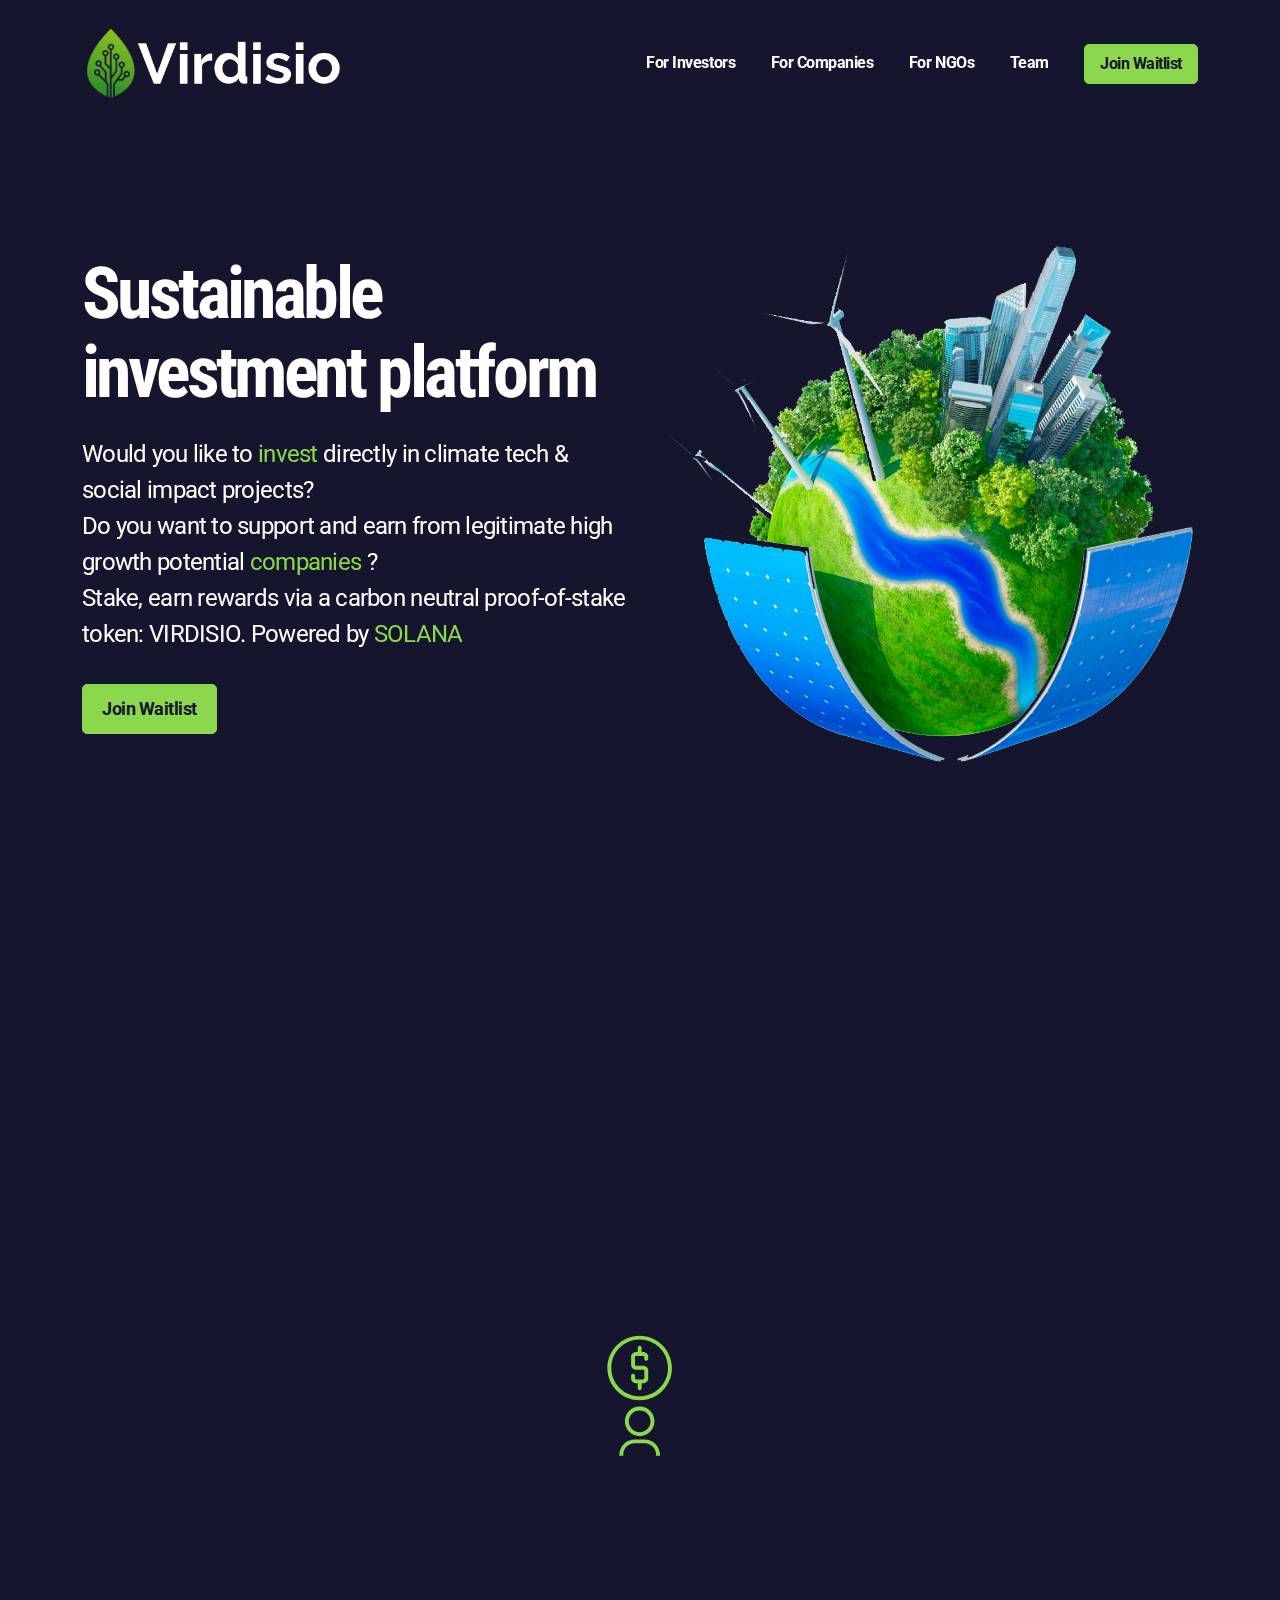
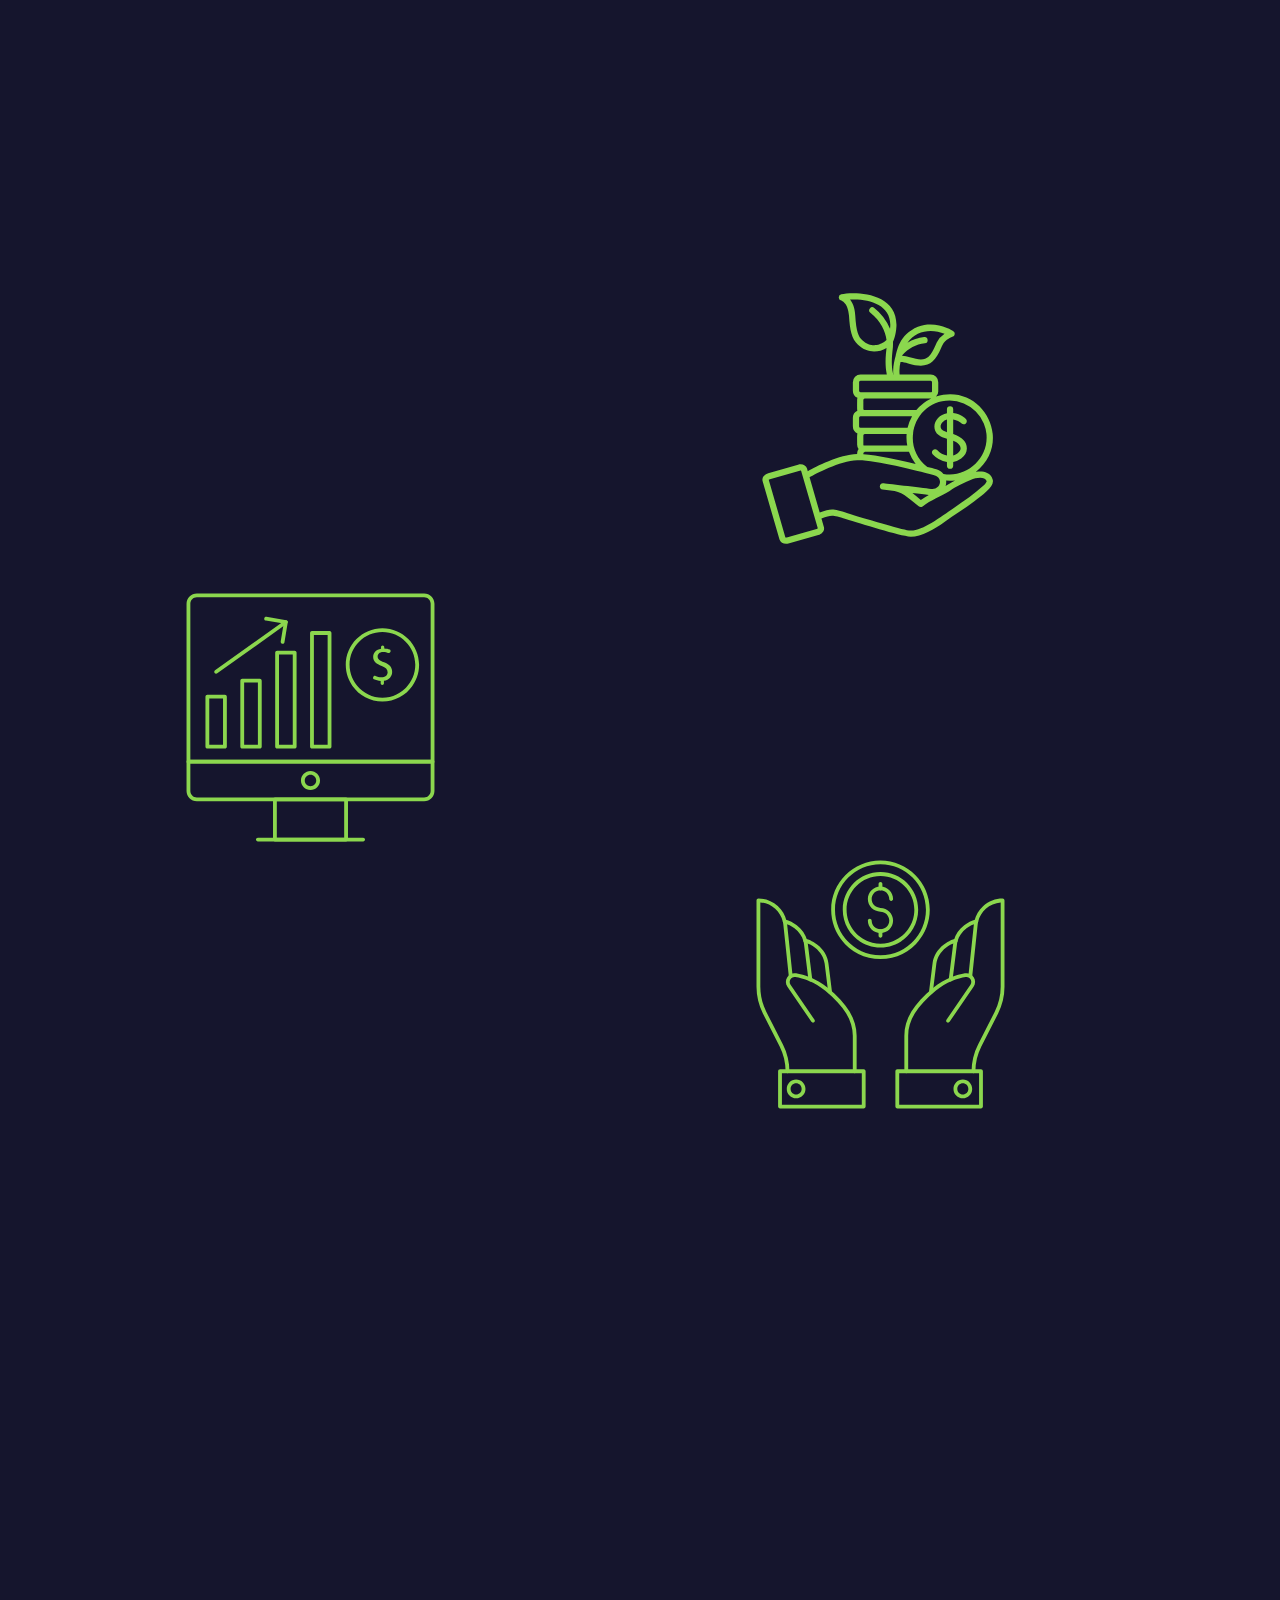
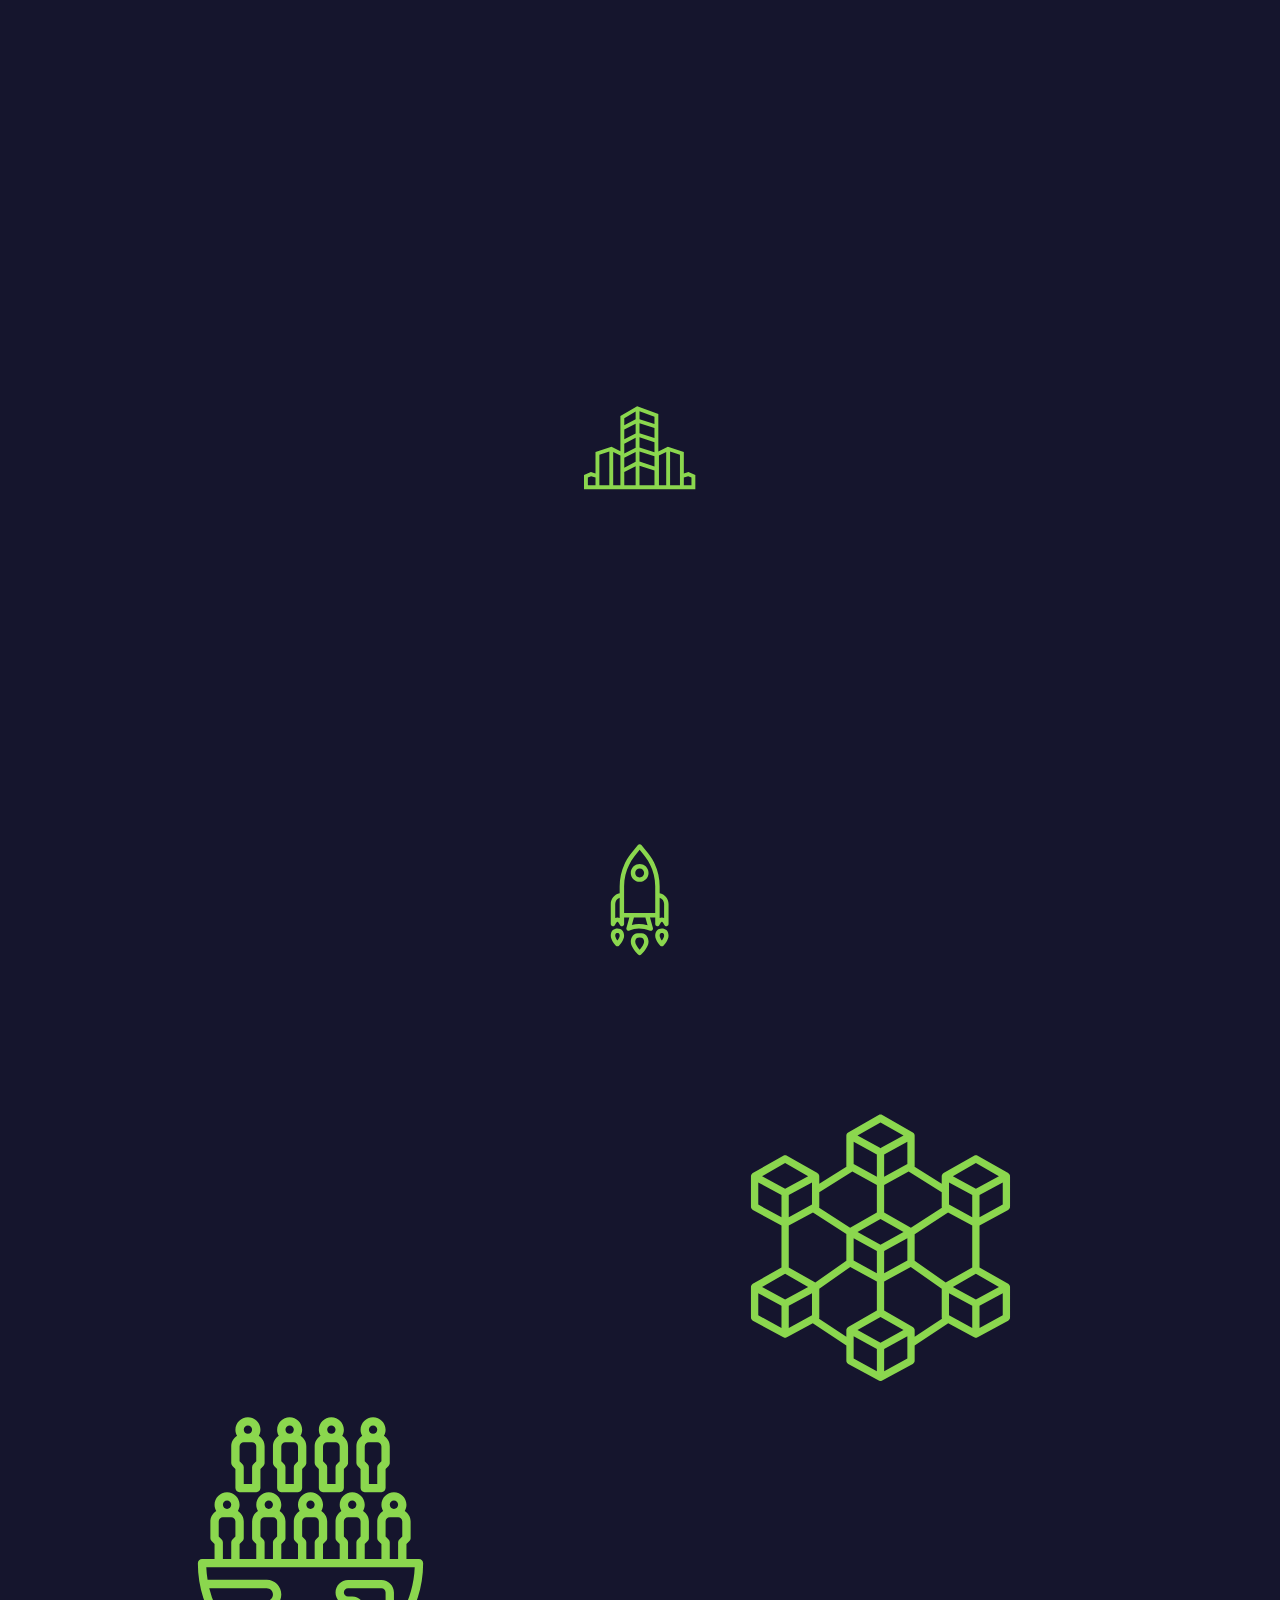
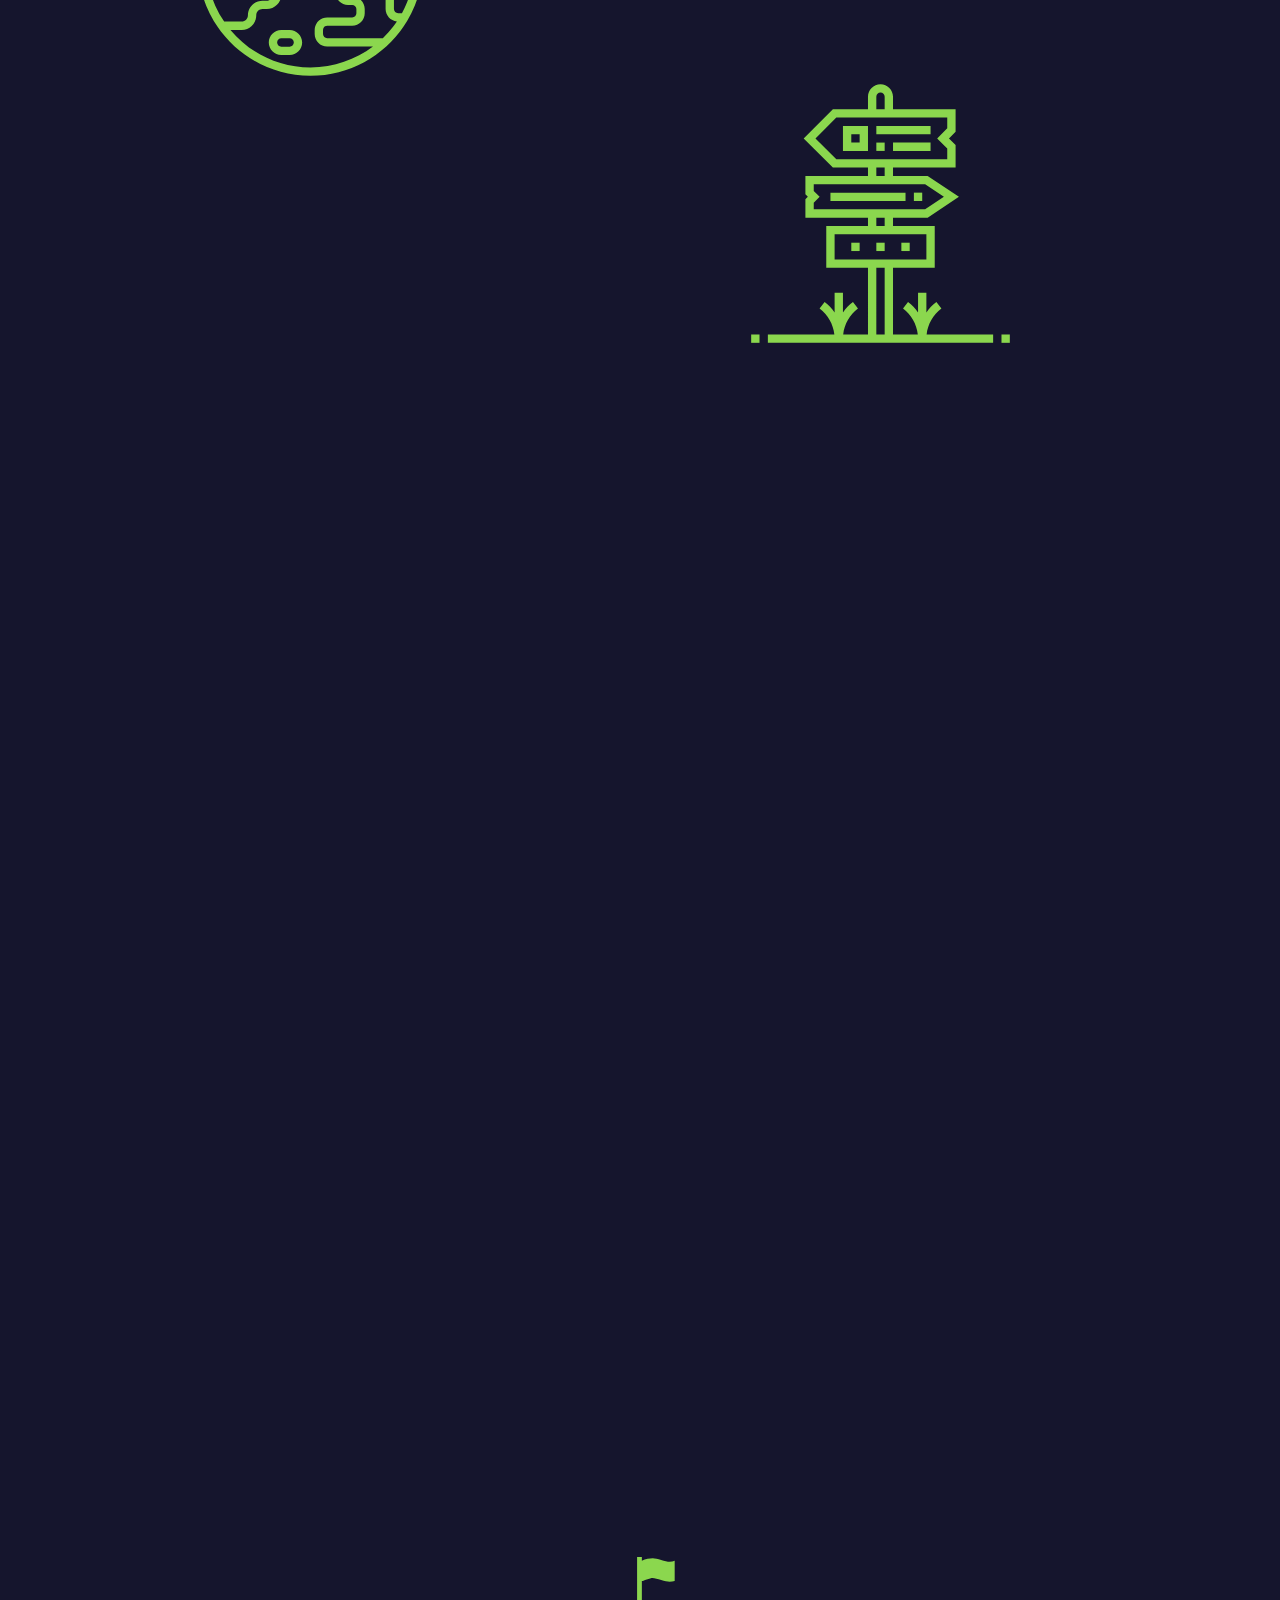
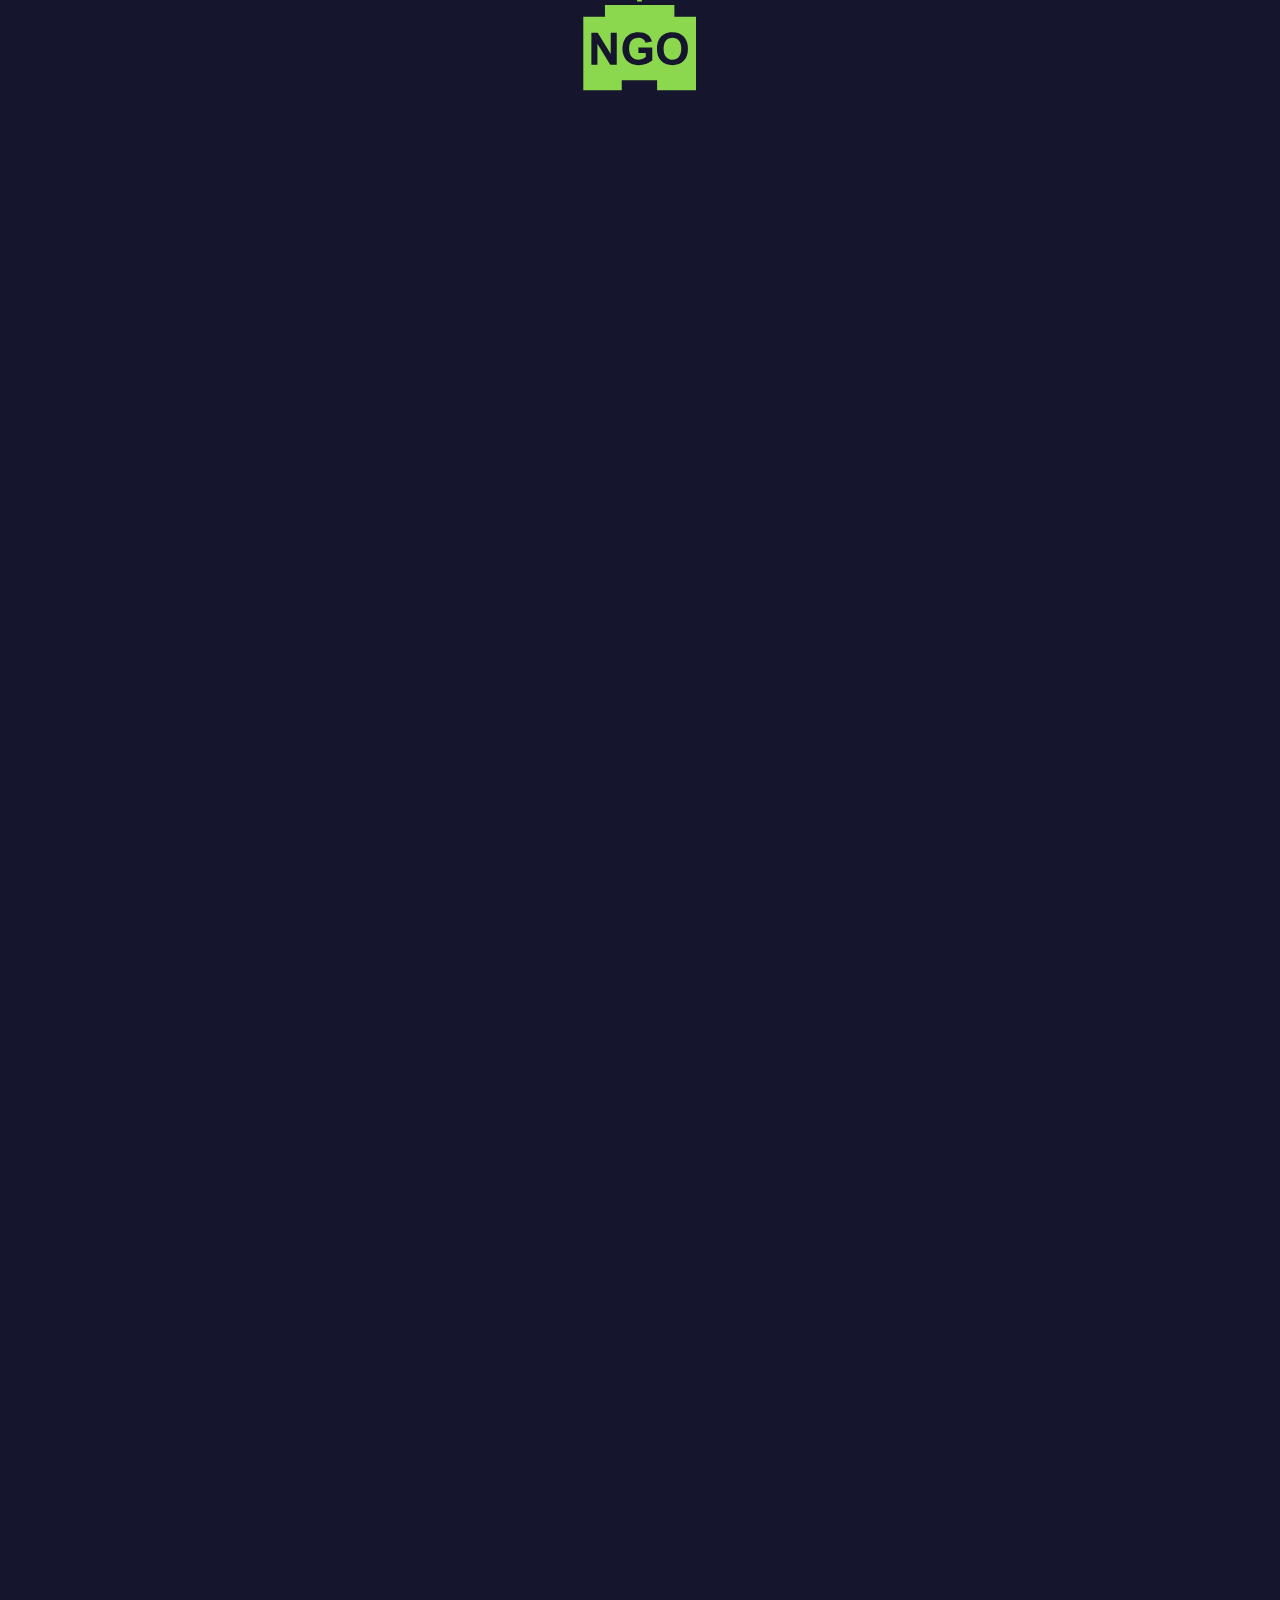
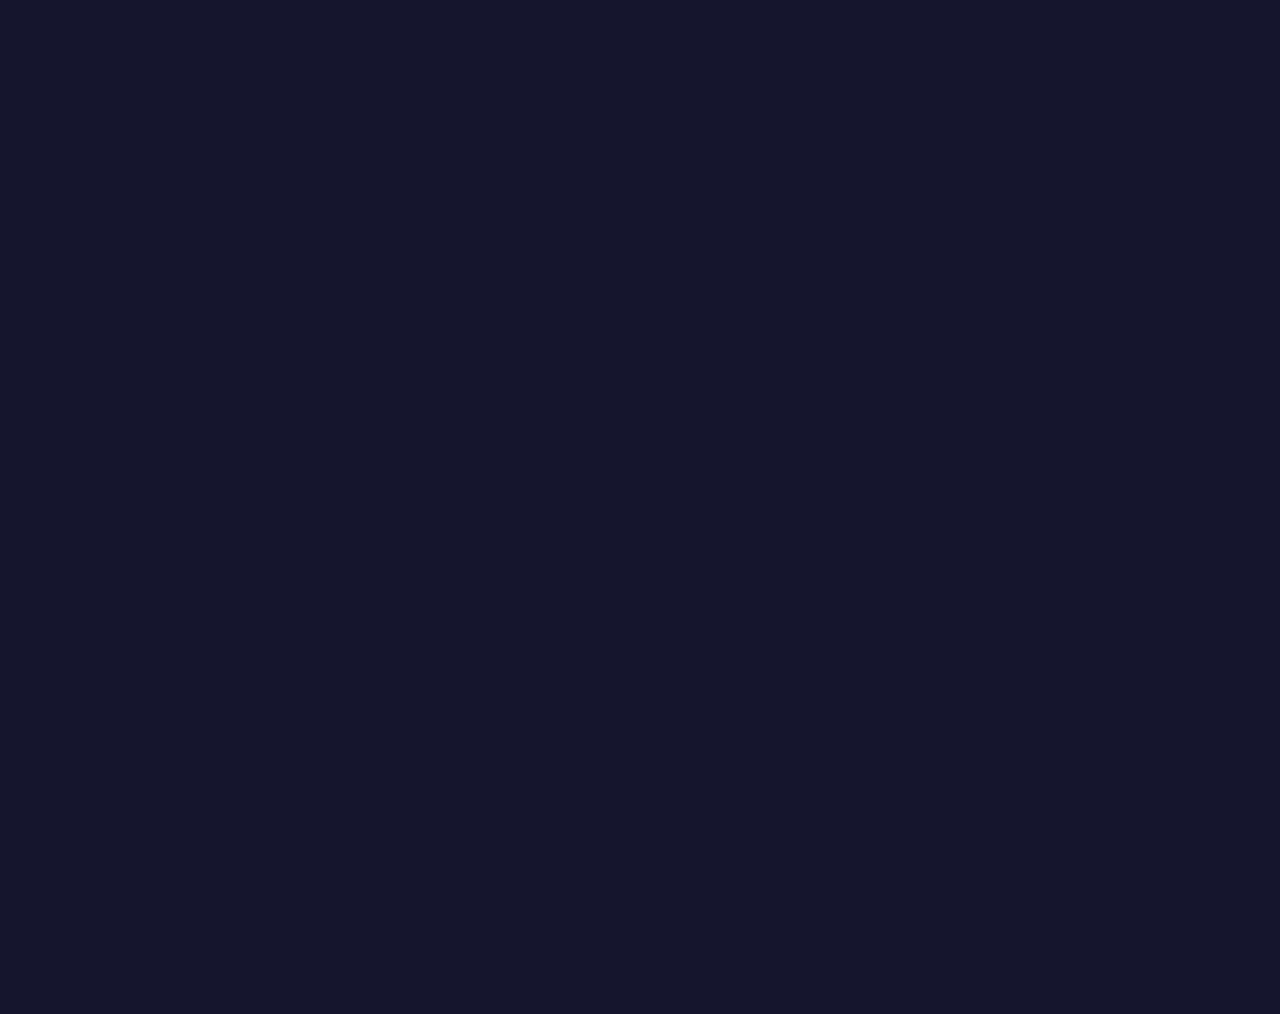
==== commit f79306a6: "New version" ====
--- a/docs/index.html
+++ b/docs/index.html
@@ -1092,13 +1092,13 @@
 																																												<div class="col-lg-3 col-md-5 col-sm-6" data-aos="fade-down" data-aos-delay="400">
 																																													<img src="i/sam-li.jpeg" srcset="i/sam-li.jpeg 2x" alt="" class="img-fluid rounded-circle mb-6 w-50 border border-light-1 border-2">
 																																													<h5 class="mb-2 text-light-1">
-																																														Sam Laakkonen
+																																																Sam Laakkonen
 																																													</h5>
 																																													<p class="text-light-2">
-																																														Contingent Managing Director - Sustainability at Techstars
+																																																Contingent Managing Director - Sustainability at Techstars
 																																													</p>
 																																													<p class="text-light-2">
-																																														<br>
+																																														Sustainability Director at Techstars in London (one of the biggest accelerators worldwide). Our mentor &amp; sustainable companies/tokens Portfolio Manager.
 																																													</p>
 																																													<a href="https://www.linkedin.com/in/samlaakkonen/" class="w-50 mb-12" target="_blank">
 																																														<!--?xml version="1.0" encoding="UTF-8"?-->
@@ -1179,13 +1179,13 @@
 																																															<div class="col-lg-3 col-md-5 col-sm-6" data-aos="fade-down" data-aos-delay="400">
 																																																<img src="i/dr-konrad-zacharzewski.jpg" srcset="i/dr-konrad-zacharzewski.jpg 2x" alt="" class="img-fluid rounded-circle mb-6 w-50 border border-light-1 border-2">
 																																																<h5 class="mb-2 text-light-1">
-																																																	Konrad Zacharzewski, PhD &amp; DCs
+																																																			Konrad Zacharzewski, PhD &amp; DCs
 																																																</h5>
 																																																<p class="text-light-2">
-																																																	Head of Division of Commercial Law and Capital Market at Kozminski University
+																																																			Head of Division of Commercial Law and Capital Market at Kozminski University
 																																																</p>
 																																																<p class="text-light-2">
-																																																	<br>
+																																																	PhD &amp; DCs in financial legislation. Dr Zacharzewski is a lecturer involved in launching multiple blockchain projects across Europe. He and his legal studio ensure Virdisio's regulatory compliance.
 																																																</p>
 																																																<a href="https://www.linkedin.com/in/prawnikzacharzewski/" class="w-50 mb-12" target="_blank">
 																																																	<!--?xml version="1.0" encoding="UTF-8"?-->
@@ -1266,13 +1266,13 @@
 																																																		<div class="col-lg-3 col-md-5 col-sm-6" data-aos="fade-down" data-aos-delay="400">
 																																																			<img src="i/pana.jpg" srcset="i/pana.jpg 2x" alt="" class="img-fluid rounded-circle mb-6 w-50 border border-light-1 border-2">
 																																																			<h5 class="mb-2 text-light-1">
-																																																				Pana Kountouris, a PhD
+																																																						Pana Kountouris, a PhD
 																																																			</h5>
 																																																			<p class="text-light-2">
-																																																				Chief Research Officer and General Manager at Drift+Noise
+																																																						Chief Research Officer and General Manager at Drift+Noise
 																																																			</p>
 																																																			<p class="text-light-2">
-																																																				<br>
+																																																				PhD in Environmental Science, a researcher at European Centre for Medium-Range Weather Forecasts (ECMWF). Our carbon neutrality expert.
 																																																			</p>
 																																																			<a href="https://www.linkedin.com/in/panagiotis-kountouris-6532b9119/" class="w-50 mb-12" target="_blank">
 																																																				<!--?xml version="1.0" encoding="UTF-8"?-->
@@ -1354,7 +1354,7 @@
 																																																				<div class="row justify-content-center">
 																																																					<div class="col-md-9 col-lg-7 col-xl-6 col-xxl-5">
 																																																						<h2 class="display-5 mb-6 text-light-1" data-aos="fade-down" data-aos-delay="0">
-																																																							Advisors - Ambasadors
+																																																									Advisors - Ambasadors
 																																																						</h2>
 																																																					</div>
 																																																				</div>
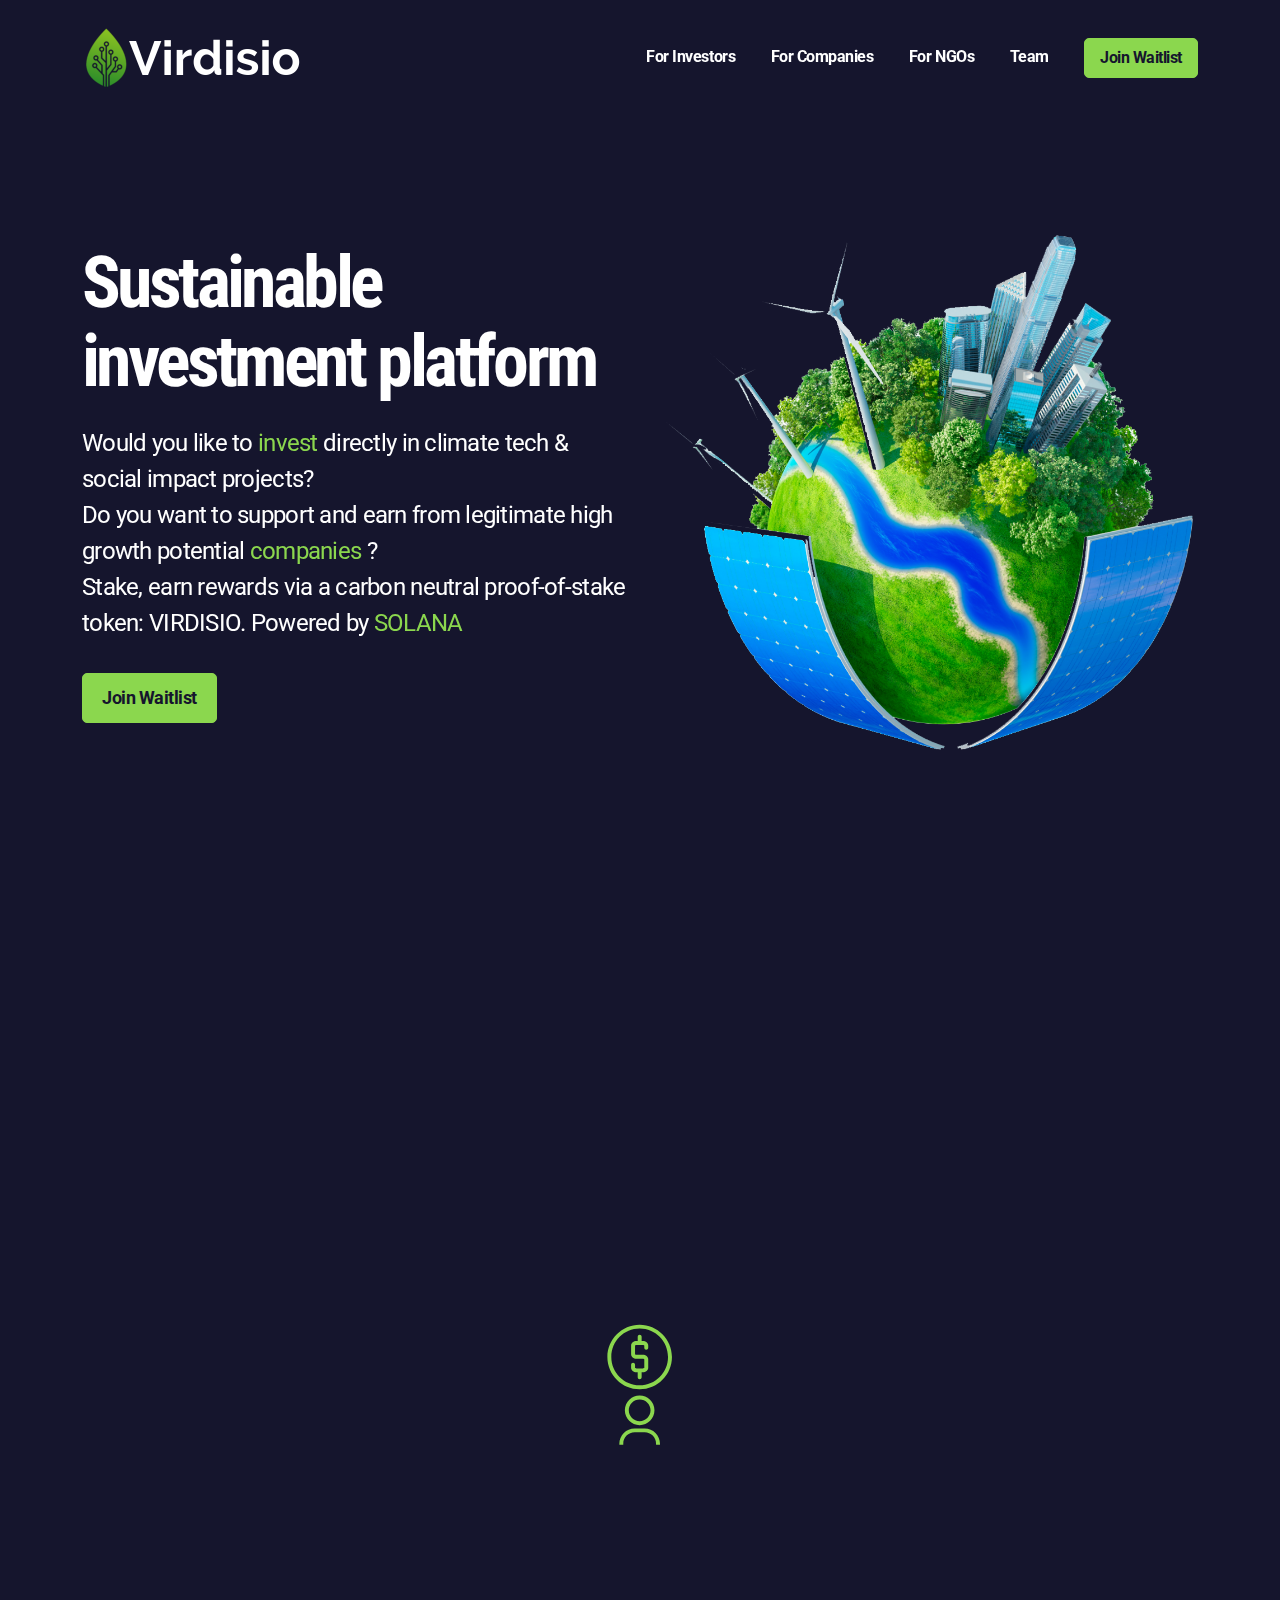
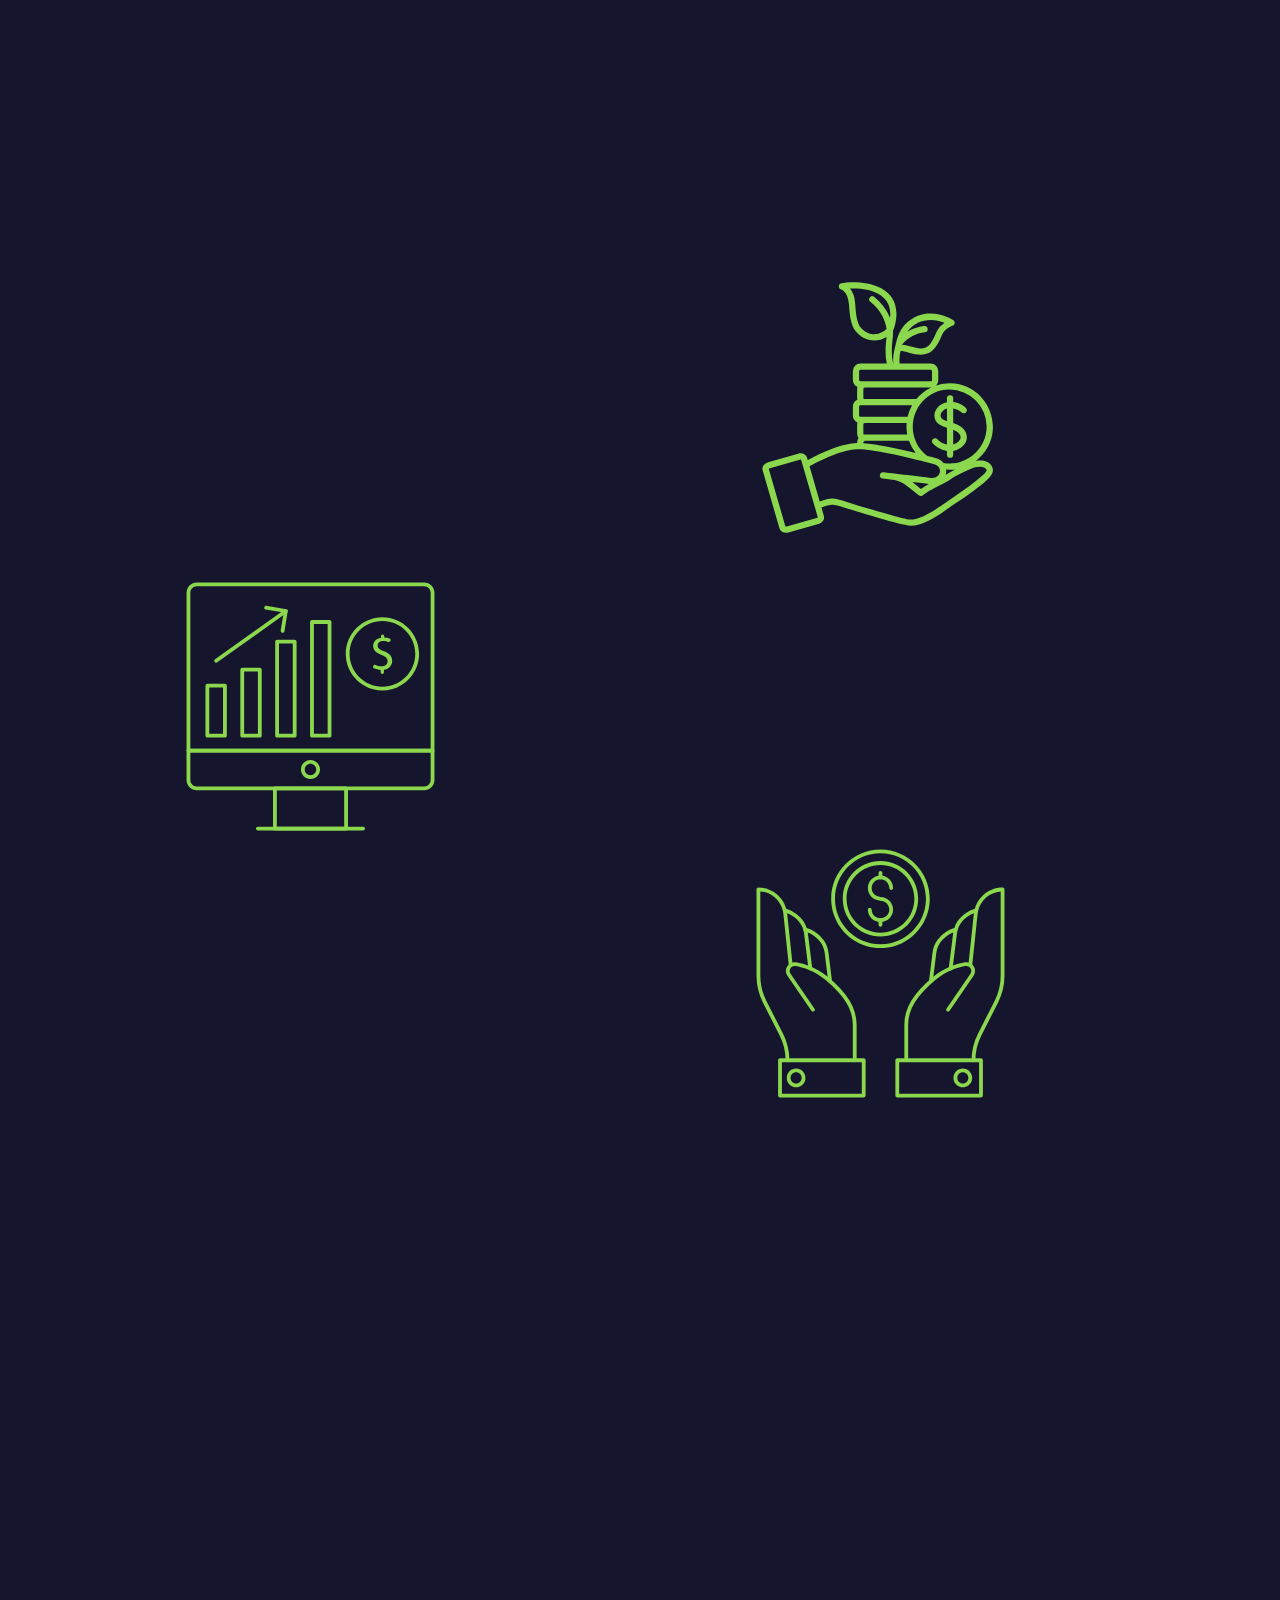
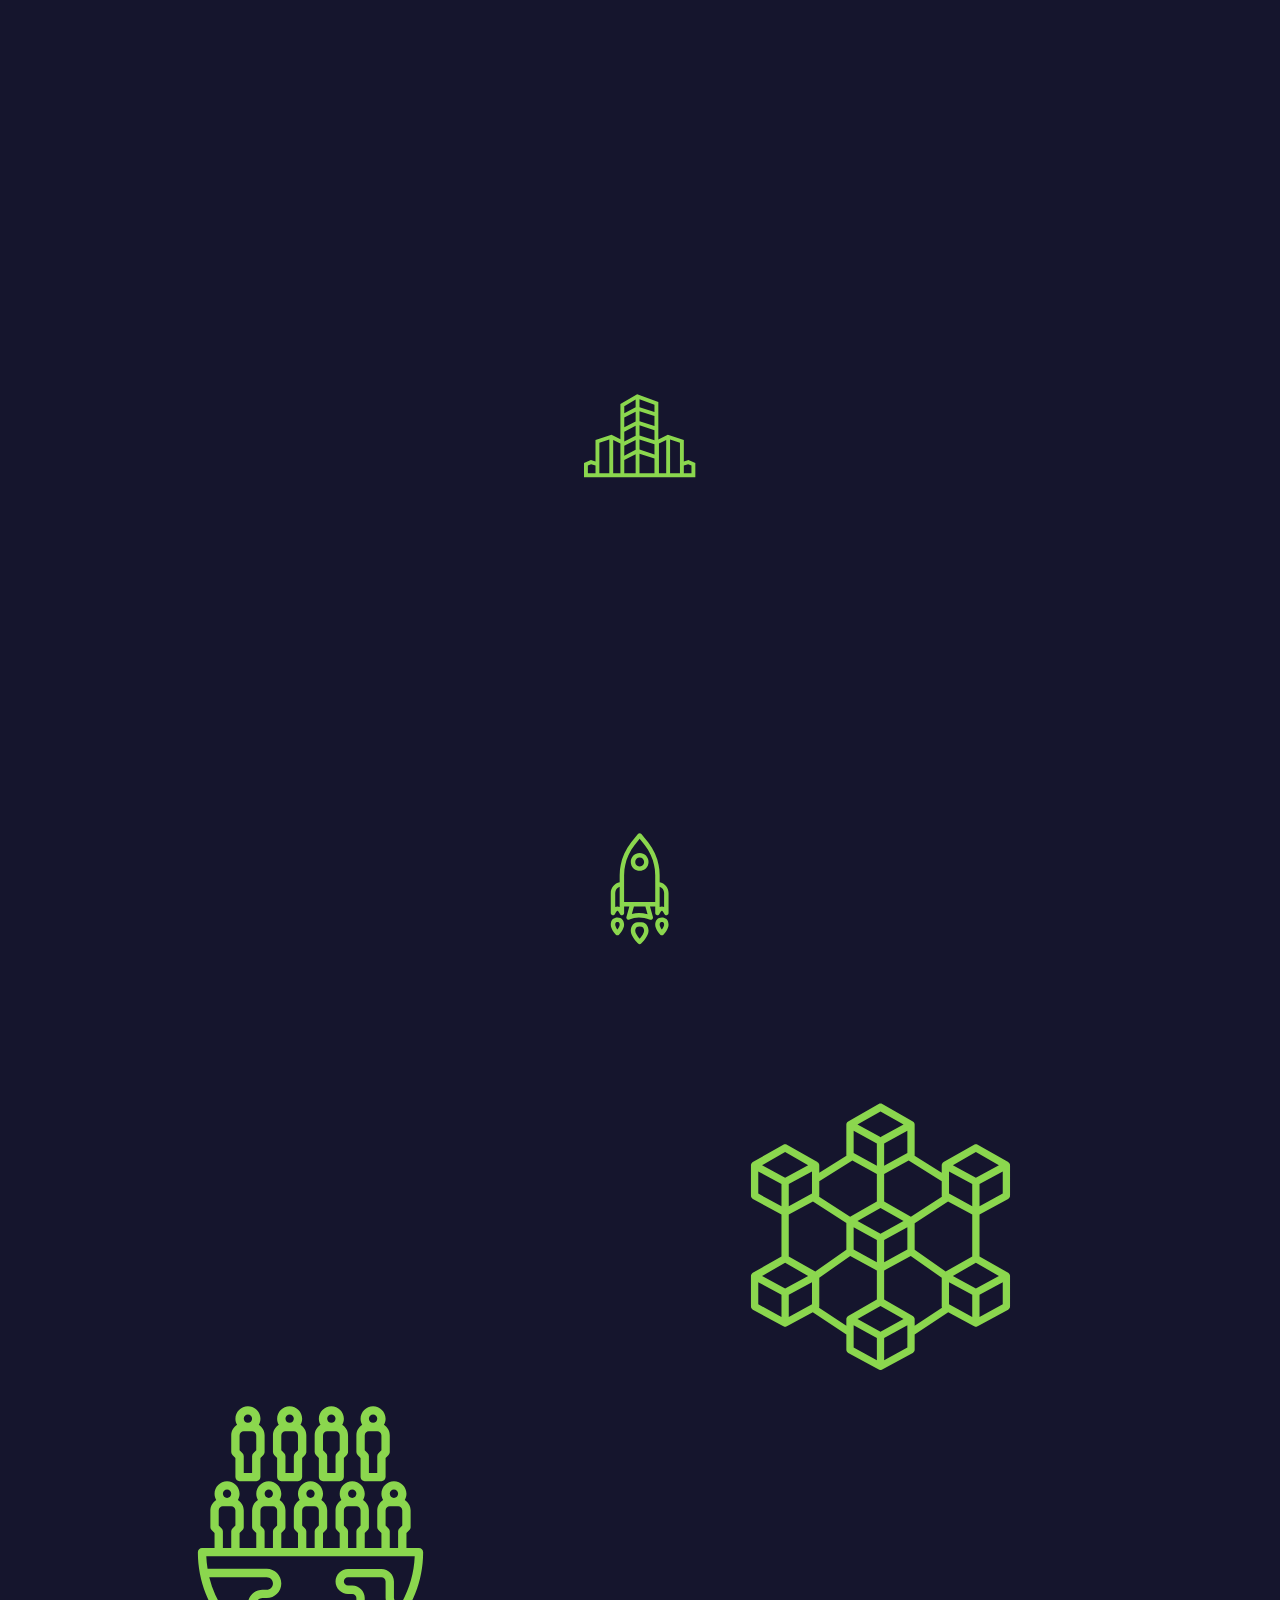
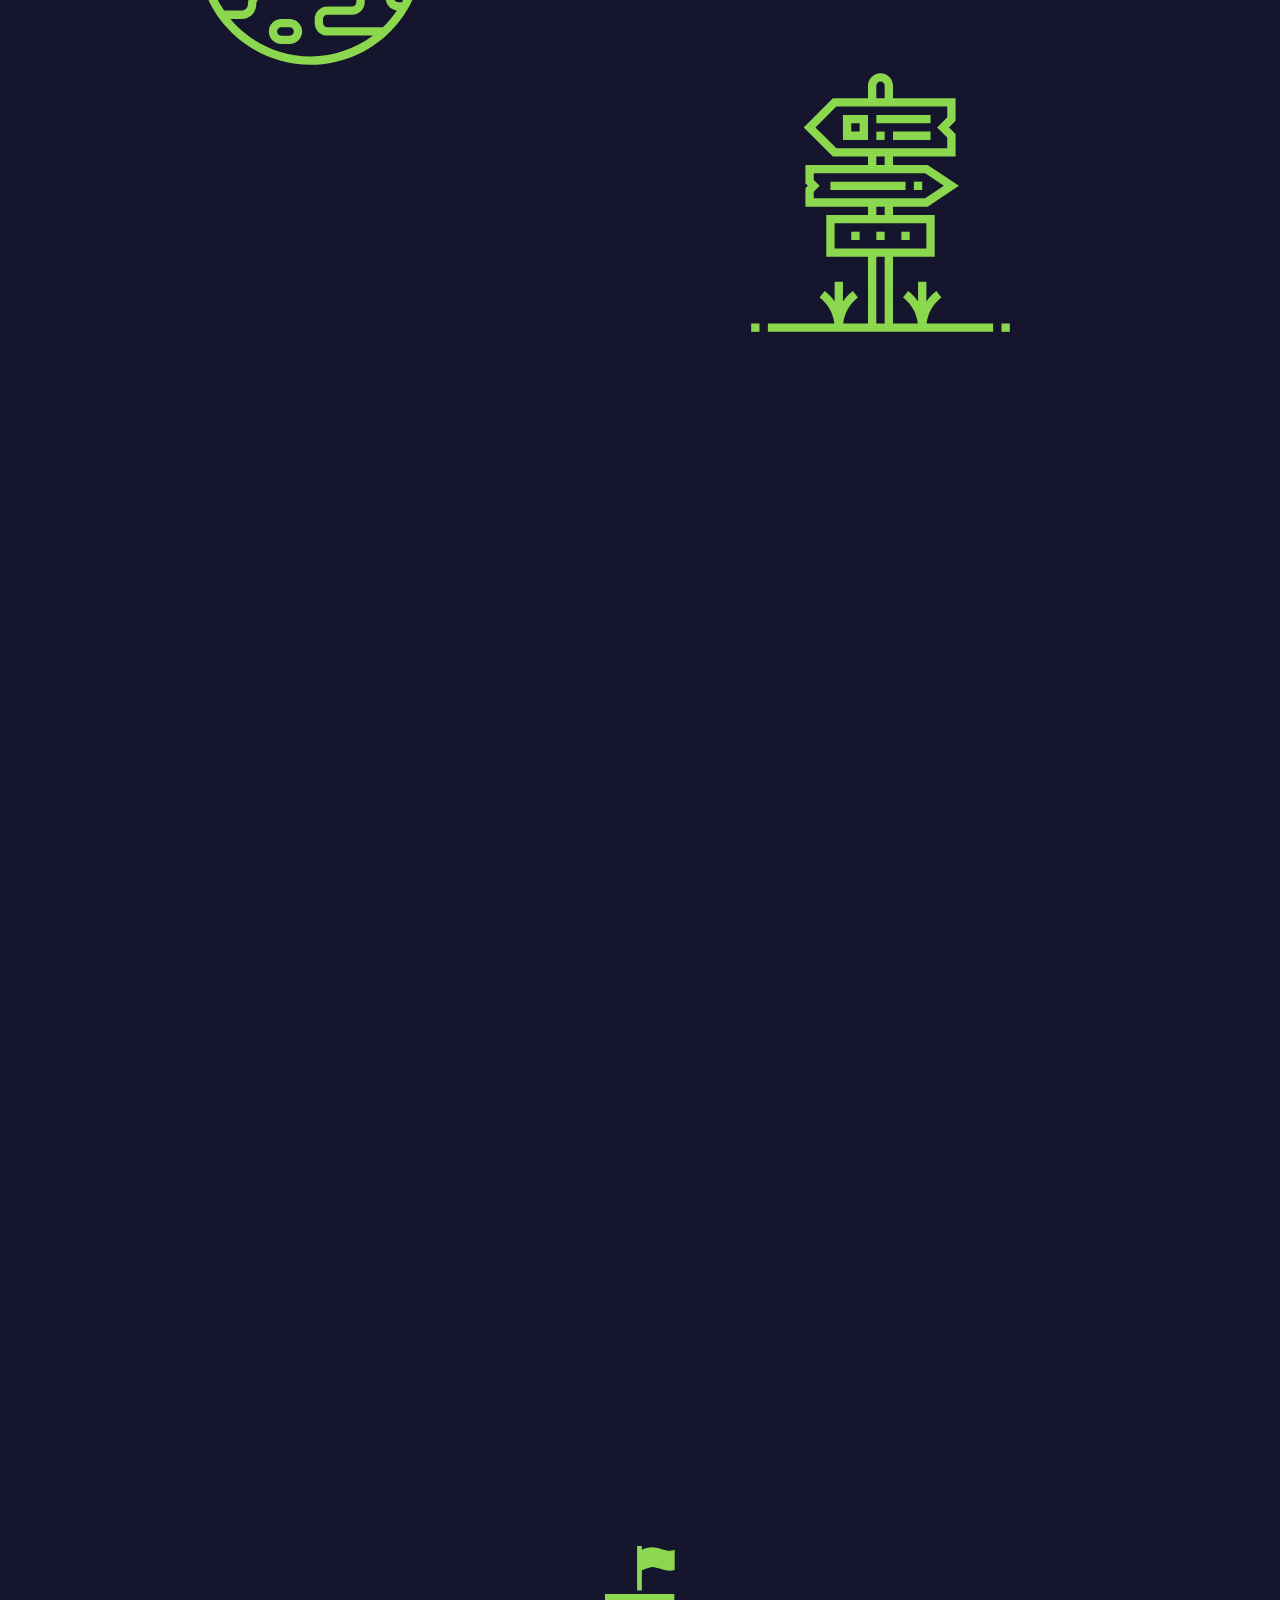
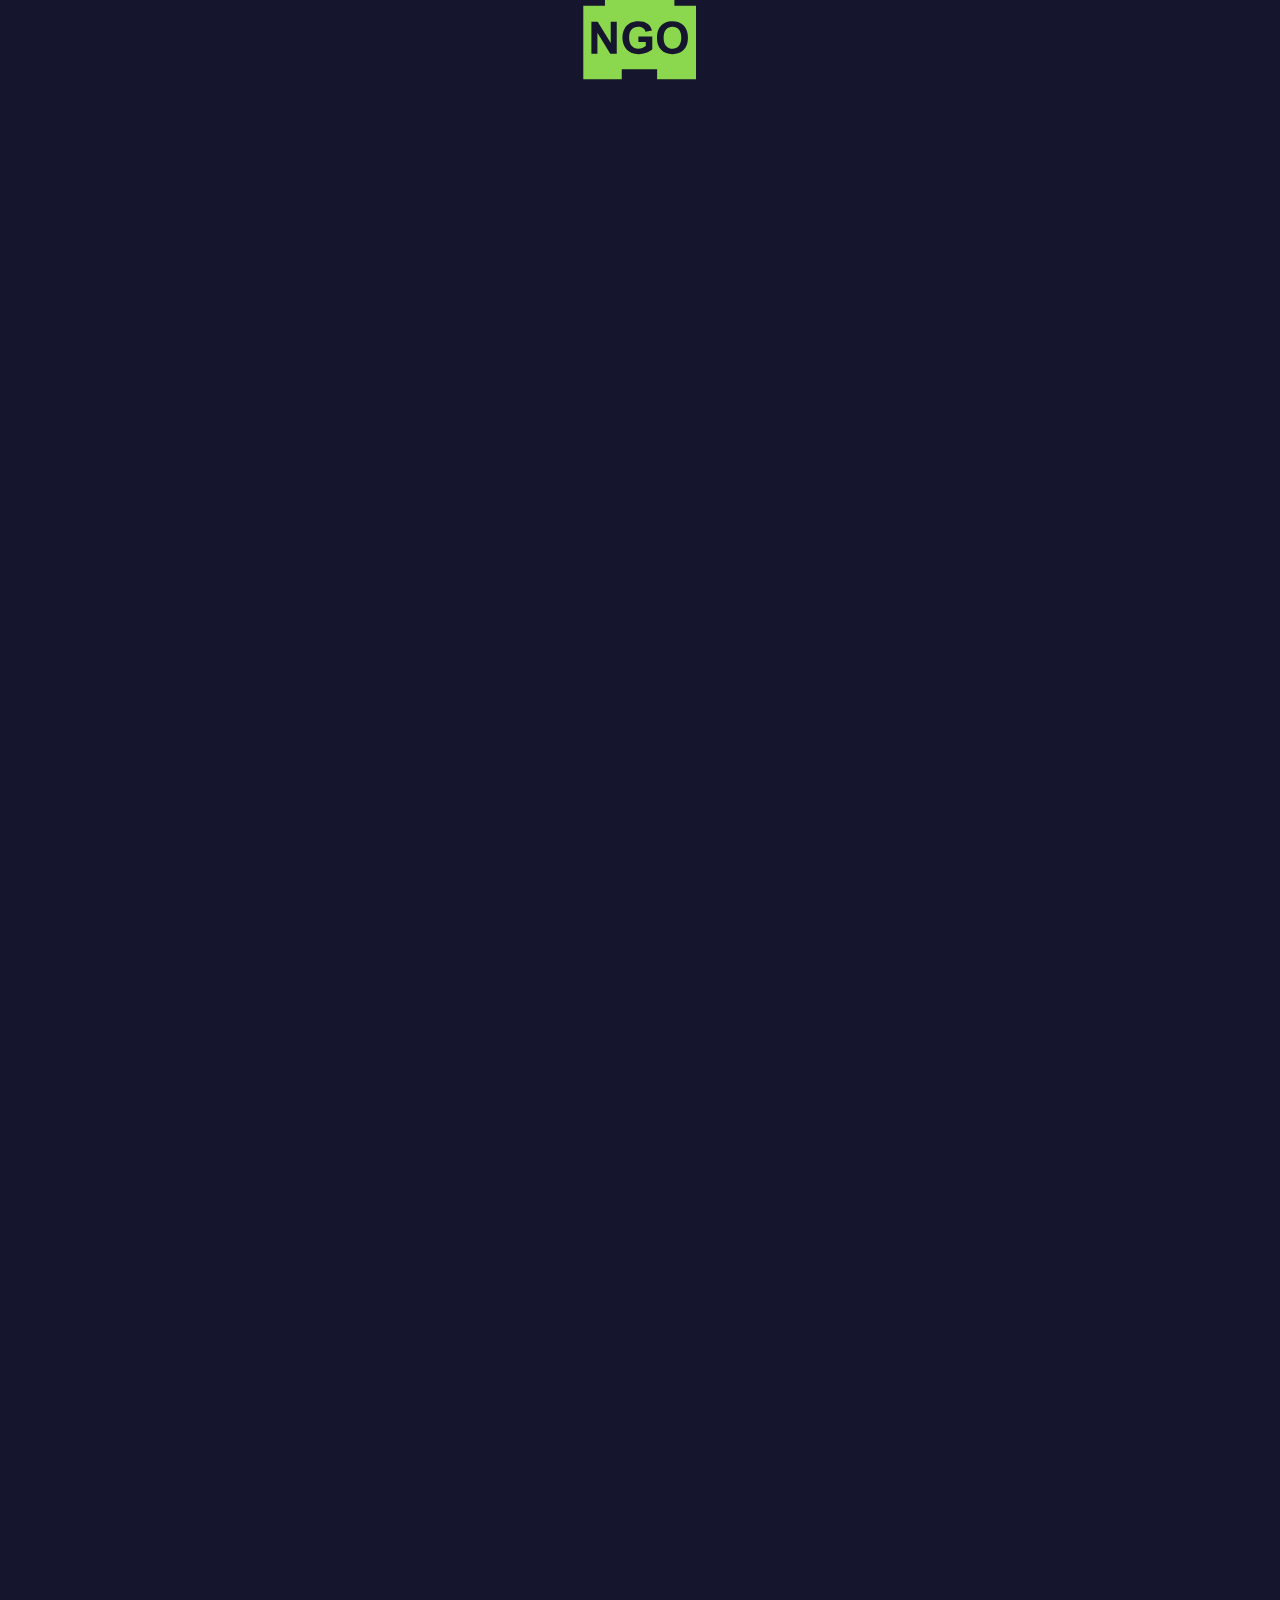
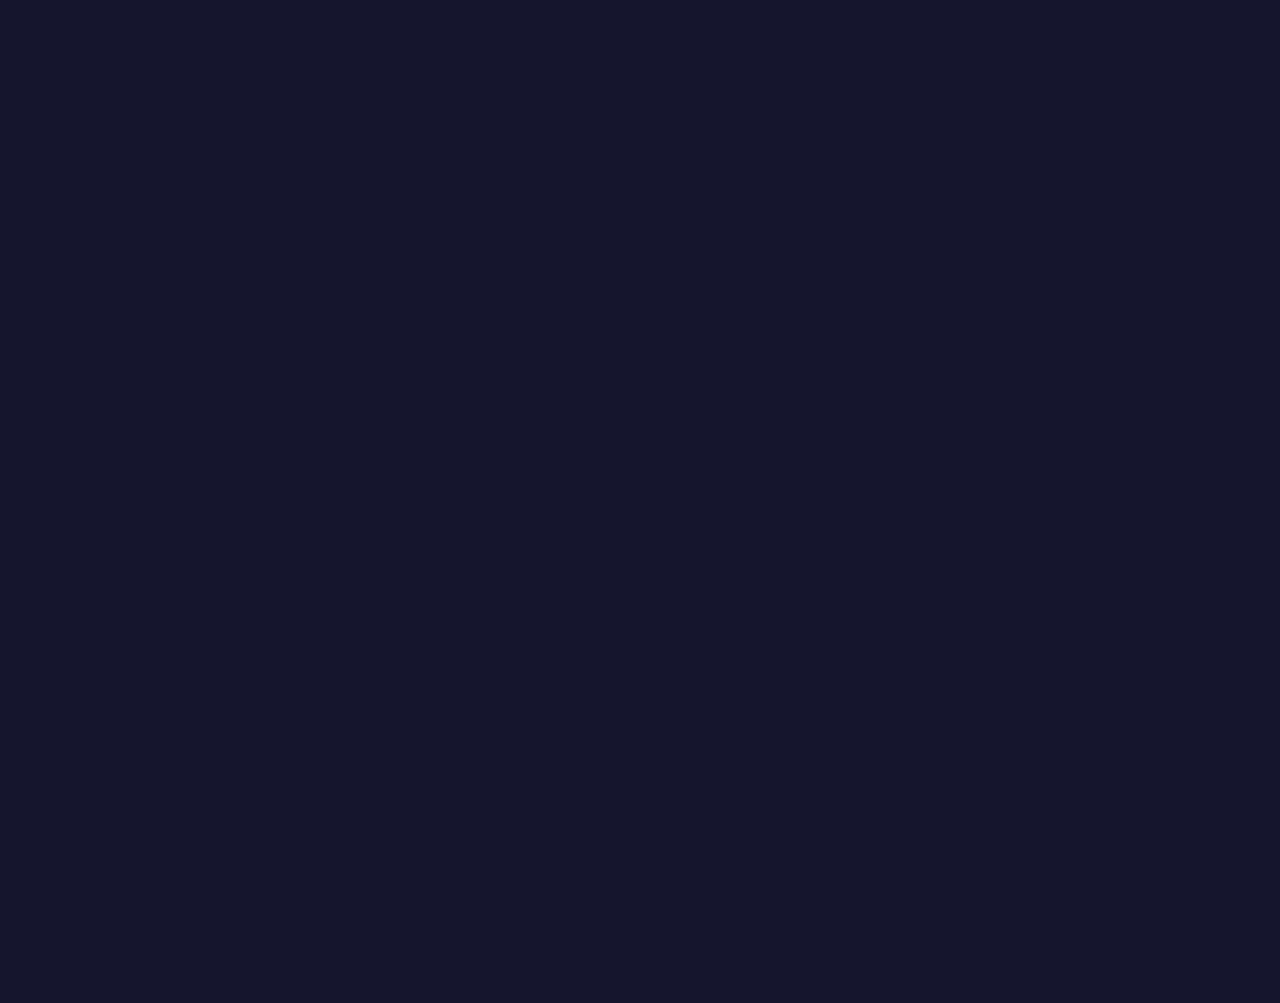
==== commit 028101cd: "New version" ====
--- a/docs/index.html
+++ b/docs/index.html
@@ -2,9 +2,9 @@
 <html lang="en">
 	<head>
 		<meta charset="utf-8" >
-		<title>index</title>
+		<title>Virdisio - Sustainable investment platform - blockchain - tokenization - launchpad</title>
 		<meta name="viewport" content="width=device-width, initial-scale=1">
-		<link rel="icon" href="i/favicon.png">
+		<link rel="icon" href="i/logo-1649273241.svg">
 		<!-- AOS 3.0.0-beta.6 plugin CSS (Animations) -->
 		<link rel="stylesheet" href="https://unpkg.com/aos@next/dist/aos.css" />
 		<!-- Google Fonts -->
@@ -13,6 +13,19 @@
 		<link href="css/styles.min.css" rel="stylesheet" />
 		<!-- jQuery 3.6.0 (uncomment line below if you need jQuery) -->
 		<!-- <script src="https://cdnjs.cloudflare.com/ajax/libs/jquery/3.6.0/jquery.min.js"></script> -->
+		<!-- Website custom code in <head> -->
+<!-- meta tags -->
+<meta name="description" content="Invest in climate tech SaaS & social impact companies. Tokenize your company on an environmentally friendly blockchain. Receive donations for NGOs, charities & non-profits initiatives. Play an active role in the green & social change. ">
+<meta property="og:title" content="Virdisio - Sustainable investment platform - blockchain - tokenization - launchpad" />
+<meta property="og:url" content="https://www.virdisio.com" />
+<meta property="og:image" content="https://www.virdisio.com/i/logo_high_res_png.png" />
+<meta property="og:image:type" content="image/png" />
+<meta property="og:image:alt" content="Virdisio - Sustainable investment platform" />
+
+<!-- mailchimp-->
+<script id="mcjs">!function(c,h,i,m,p){m=c.createElement(h),p=c.getElementsByTagName(h)[0],m.async=1,m.src=i,p.parentNode.insertBefore(m,p)}(document,"script","https://chimpstatic.com/mcjs-connected/js/users/a5913b5cac1ef68c6a181f988/fd469835c01023f91645dc71a.js");</script>
+
+		<!-- custom code end -->
 		<!-- Open graph settings (social networks sharing settings) -->
 		<!-- Open graph settings end -->
 	</head> 
@@ -1098,7 +1111,7 @@
 																																																Contingent Managing Director - Sustainability at Techstars
 																																													</p>
 																																													<p class="text-light-2">
-																																														Sustainability Director at Techstars in London (one of the biggest accelerators worldwide). Our mentor &amp; sustainable companies/tokens Portfolio Manager.
+																																																Sustainability Director at Techstars in London (one of the biggest accelerators worldwide). Our mentor &amp; sustainable companies/tokens Portfolio Manager.
 																																													</p>
 																																													<a href="https://www.linkedin.com/in/samlaakkonen/" class="w-50 mb-12" target="_blank">
 																																														<!--?xml version="1.0" encoding="UTF-8"?-->
@@ -1185,7 +1198,7 @@
 																																																			Head of Division of Commercial Law and Capital Market at Kozminski University
 																																																</p>
 																																																<p class="text-light-2">
-																																																	PhD &amp; DCs in financial legislation. Dr Zacharzewski is a lecturer involved in launching multiple blockchain projects across Europe. He and his legal studio ensure Virdisio's regulatory compliance.
+																																																			PhD &amp; DCs in financial legislation. Dr Zacharzewski is a lecturer involved in launching multiple blockchain projects across Europe. He and his legal studio ensure Virdisio's regulatory compliance.
 																																																</p>
 																																																<a href="https://www.linkedin.com/in/prawnikzacharzewski/" class="w-50 mb-12" target="_blank">
 																																																	<!--?xml version="1.0" encoding="UTF-8"?-->
@@ -1272,7 +1285,7 @@
 																																																						Chief Research Officer and General Manager at Drift+Noise
 																																																			</p>
 																																																			<p class="text-light-2">
-																																																				PhD in Environmental Science, a researcher at European Centre for Medium-Range Weather Forecasts (ECMWF). Our carbon neutrality expert.
+																																																						PhD in Environmental Science, a researcher at European Centre for Medium-Range Weather Forecasts (ECMWF). Our carbon neutrality expert.
 																																																			</p>
 																																																			<a href="https://www.linkedin.com/in/panagiotis-kountouris-6532b9119/" class="w-50 mb-12" target="_blank">
 																																																				<!--?xml version="1.0" encoding="UTF-8"?-->
--- a/docs/css/styles.min.css
+++ b/docs/css/styles.min.css
@@ -1,3 +1,3 @@
-﻿:root{--bs-blue:#8bd74e;--bs-indigo:#6610f2;--bs-purple:#b822ff;--bs-pink:#d63384;--bs-red:#dc3545;--bs-orange:#fd7e14;--bs-yellow:#ffa722;--bs-green:#8bd74e;--bs-teal:#20c997;--bs-cyan:#0dcaf0;--bs-white:#fff;--bs-gray:rgba(255, 255, 255, 0.7);--bs-gray-dark:rgba(21, 21, 45, 0.7);--bs-gray-100:#f8f9fa;--bs-gray-200:#e9ecef;--bs-gray-300:#dee2e6;--bs-gray-400:#ced4da;--bs-gray-500:#adb5bd;--bs-gray-600:#6c757d;--bs-gray-700:#495057;--bs-gray-800:#343a40;--bs-gray-900:#212529;--bs-action-1:#8bd74e;--bs-action-2:#6610f2;--bs-action-3:#b822ff;--bs-action-4:#d63384;--bs-action-5:#dc3545;--bs-action-6:#fd7e14;--bs-action-7:#ffa722;--bs-action-8:#8bd74e;--bs-dark-1:#15152d;--bs-dark-2:rgba(21, 21, 45, 0.7);--bs-dark-3:rgba(21, 21, 45, 0.3);--bs-light-1:#fff;--bs-light-2:rgba(255, 255, 255, 0.7);--bs-light-3:rgba(255, 255, 255, 0.45);--bs-bg-1:#15152d;--bs-bg-2:#f5f5f5;--bs-bg-3:#fff;--bs-action-1-rgb:139,215,78;--bs-action-2-rgb:102,16,242;--bs-action-3-rgb:184,34,255;--bs-action-4-rgb:214,51,132;--bs-action-5-rgb:220,53,69;--bs-action-6-rgb:253,126,20;--bs-action-7-rgb:255,167,34;--bs-action-8-rgb:139,215,78;--bs-dark-1-rgb:21,21,45;--bs-dark-2-rgb:21,21,45;--bs-dark-3-rgb:21,21,45;--bs-light-1-rgb:255,255,255;--bs-light-2-rgb:255,255,255;--bs-light-3-rgb:255,255,255;--bs-bg-1-rgb:21,21,45;--bs-bg-2-rgb:245,245,245;--bs-bg-3-rgb:255,255,255;--bs-white-rgb:255,255,255;--bs-black-rgb:21,21,45;--bs-body-color-rgb:21,21,45;--bs-body-bg-rgb:255,255,255;--bs-font-sans-serif:"Roboto",system-ui,-apple-system,"Segoe UI",Roboto,"Helvetica Neue",Arial,"Noto Sans","Liberation Sans",sans-serif,"Apple Color Emoji","Segoe UI Emoji","Segoe UI Symbol","Noto Color Emoji";--bs-font-monospace:SFMono-Regular,Menlo,Monaco,Consolas,"Liberation Mono","Courier New",monospace;--bs-gradient:linear-gradient(180deg, rgba(255, 255, 255, 0.15), rgba(255, 255, 255, 0));--bs-body-font-family:var(--bs-font-sans-serif);--bs-body-font-size:1rem;--bs-body-font-weight:400;--bs-body-line-height:1.5;--bs-body-color:rgba(21, 21, 45, 0.7);--bs-body-bg:#fff}*,*::before,*::after{box-sizing:border-box}@media(prefers-reduced-motion: no-preference){:root{scroll-behavior:smooth}}body{margin:0;font-family:var(--bs-body-font-family);font-size:var(--bs-body-font-size);font-weight:var(--bs-body-font-weight);line-height:var(--bs-body-line-height);color:var(--bs-body-color);text-align:var(--bs-body-text-align);background-color:var(--bs-body-bg);-webkit-text-size-adjust:100%;-webkit-tap-highlight-color:rgba(21, 21, 45, 0)}hr{margin:1rem 0;color:inherit;background-color:currentColor;border:0;opacity:.25}hr:not([size]){height:1px}h6,.h6,h5,.h5,h4,.h4,h3,.h3,h2,.h2,h1,.h1{margin-top:0;margin-bottom:0;font-family:Roboto Condensed;font-weight:700;line-height:1.25;color:#15152d}h1,.h1{font-size:calc(1.35rem + 1.2vw)}@media(min-width: 1200px){h1,.h1{font-size:2.25rem}}h2,.h2{font-size:calc(1.325rem + 0.9vw)}@media(min-width: 1200px){h2,.h2{font-size:2rem}}h3,.h3{font-size:calc(1.3rem + 0.6vw)}@media(min-width: 1200px){h3,.h3{font-size:1.75rem}}h4,.h4{font-size:calc(1.275rem + 0.3vw)}@media(min-width: 1200px){h4,.h4{font-size:1.5rem}}h5,.h5{font-size:1.25rem}h6,.h6{font-size:1rem}p{margin-top:0;margin-bottom:1rem}abbr[title],abbr[data-bs-original-title]{text-decoration:underline dotted;cursor:help;text-decoration-skip-ink:none}address{margin-bottom:1rem;font-style:normal;line-height:inherit}ol,ul{padding-left:2rem}ol,ul,dl{margin-top:0;margin-bottom:1rem}ol ol,ul ul,ol ul,ul ol{margin-bottom:0}dt{font-weight:700}dd{margin-bottom:.5rem;margin-left:0}blockquote{margin:0 0 1rem}b,strong{font-weight:bolder}small,.small{font-size:.875em}mark,.mark{padding:.2em;background-color:#fcf8e3}sub,sup{position:relative;font-size:.75em;line-height:0;vertical-align:baseline}sub{bottom:-0.25em}sup{top:-0.5em}a{color:#8bd74e;text-decoration:none}a:hover{color:#6fac3e;text-decoration:none}a:not([href]):not([class]),a:not([href]):not([class]):hover{color:inherit;text-decoration:none}pre,code,kbd,samp{font-family:var(--bs-font-monospace);font-size:1em;direction:ltr;unicode-bidi:bidi-override}pre{display:block;margin-top:0;margin-bottom:1rem;overflow:auto;font-size:.875em}pre code{font-size:inherit;color:inherit;word-break:normal}code{font-size:.875em;color:#d63384;word-wrap:break-word}a>code{color:inherit}kbd{padding:.2rem .4rem;font-size:.875em;color:#fff;background-color:#212529;border-radius:.15625rem}kbd kbd{padding:0;font-size:1em;font-weight:700}figure{margin:0 0 1rem}img,svg{vertical-align:middle}table{caption-side:bottom;border-collapse:collapse}caption{padding-top:.5rem;padding-bottom:.5rem;color:#6c757d;text-align:left}th{text-align:inherit;text-align:-webkit-match-parent}thead,tbody,tfoot,tr,td,th{border-color:inherit;border-style:solid;border-width:0}label{display:inline-block}button{border-radius:0}button:focus:not(:focus-visible){outline:0}input,button,select,optgroup,textarea{margin:0;font-family:inherit;font-size:inherit;line-height:inherit}button,select{text-transform:none}[role=button]{cursor:pointer}select{word-wrap:normal}select:disabled{opacity:1}[list]::-webkit-calendar-picker-indicator{display:none}button,[type=button],[type=reset],[type=submit]{-webkit-appearance:button}button:not(:disabled),[type=button]:not(:disabled),[type=reset]:not(:disabled),[type=submit]:not(:disabled){cursor:pointer}::-moz-focus-inner{padding:0;border-style:none}textarea{resize:vertical}fieldset{min-width:0;padding:0;margin:0;border:0}legend{float:left;width:100%;padding:0;margin-bottom:.5rem;font-size:calc(1.275rem + 0.3vw);line-height:inherit}@media(min-width: 1200px){legend{font-size:1.5rem}}legend+*{clear:left}::-webkit-datetime-edit-fields-wrapper,::-webkit-datetime-edit-text,::-webkit-datetime-edit-minute,::-webkit-datetime-edit-hour-field,::-webkit-datetime-edit-day-field,::-webkit-datetime-edit-month-field,::-webkit-datetime-edit-year-field{padding:0}::-webkit-inner-spin-button{height:auto}[type=search]{outline-offset:-2px;-webkit-appearance:textfield}::-webkit-search-decoration{-webkit-appearance:none}::-webkit-color-swatch-wrapper{padding:0}::file-selector-button{font:inherit}::-webkit-file-upload-button{font:inherit;-webkit-appearance:button}output{display:inline-block}iframe{border:0}summary{display:list-item;cursor:pointer}progress{vertical-align:baseline}[hidden]{display:none !important}.lead{font-size:1.25rem;font-weight:300}.display-1{font-size:calc(1.675rem + 5.1vw);font-weight:700;line-height:1.1}@media(min-width: 1200px){.display-1{font-size:5.5rem}}.display-2{font-size:calc(1.625rem + 4.5vw);font-weight:700;line-height:1.1}@media(min-width: 1200px){.display-2{font-size:5rem}}.display-3{font-size:calc(1.575rem + 3.9vw);font-weight:700;line-height:1.1}@media(min-width: 1200px){.display-3{font-size:4.5rem}}.display-4{font-size:calc(1.5rem + 3vw);font-weight:700;line-height:1.1}@media(min-width: 1200px){.display-4{font-size:3.75rem}}.display-5{font-size:calc(1.425rem + 2.1vw);font-weight:700;line-height:1.1}@media(min-width: 1200px){.display-5{font-size:3rem}}.display-6{font-size:calc(1.375rem + 1.5vw);font-weight:700;line-height:1.1}@media(min-width: 1200px){.display-6{font-size:2.5rem}}.list-unstyled{padding-left:0;list-style:none}.list-inline{padding-left:0;list-style:none}.list-inline-item{display:inline-block}.list-inline-item:not(:last-child){margin-right:.5rem}.initialism{font-size:.875em;text-transform:uppercase}.blockquote{margin-bottom:1rem;font-size:1.25rem}.blockquote>:last-child{margin-bottom:0}.blockquote-footer{margin-top:-1rem;margin-bottom:1rem;font-size:.875em;color:#6c757d}.blockquote-footer::before{content:"— "}.img-fluid{max-width:100%;height:auto}.img-thumbnail{padding:.25rem;background-color:#fff;border:1px solid #dee2e6;border-radius:.3125rem;max-width:100%;height:auto}.figure{display:inline-block}.figure-img{margin-bottom:.5rem;line-height:1}.figure-caption{font-size:.875em;color:#6c757d}.container,.container-fluid,.container-xxl,.container-xl,.container-lg,.container-md,.container-sm{width:100%;padding-right:var(--bs-gutter-x, 0.75rem);padding-left:var(--bs-gutter-x, 0.75rem);margin-right:auto;margin-left:auto}@media(min-width: 576px){.container-sm,.container{max-width:540px}}@media(min-width: 768px){.container-md,.container-sm,.container{max-width:720px}}@media(min-width: 992px){.container-lg,.container-md,.container-sm,.container{max-width:960px}}@media(min-width: 1200px){.container-xl,.container-lg,.container-md,.container-sm,.container{max-width:1140px}}@media(min-width: 1400px){.container-xxl,.container-xl,.container-lg,.container-md,.container-sm,.container{max-width:1320px}}.row{--bs-gutter-x:1.5rem;--bs-gutter-y:0;display:flex;flex-wrap:wrap;margin-top:calc(-1 * var(--bs-gutter-y));margin-right:calc(-.5 * var(--bs-gutter-x));margin-left:calc(-.5 * var(--bs-gutter-x))}.row>*{flex-shrink:0;width:100%;max-width:100%;padding-right:calc(var(--bs-gutter-x) * .5);padding-left:calc(var(--bs-gutter-x) * .5);margin-top:var(--bs-gutter-y)}.col{flex:1 0 0%}.row-cols-auto>*{flex:0 0 auto;width:auto}.row-cols-1>*{flex:0 0 auto;width:100%}.row-cols-2>*{flex:0 0 auto;width:50%}.row-cols-3>*{flex:0 0 auto;width:33.3333333333%}.row-cols-4>*{flex:0 0 auto;width:25%}.row-cols-5>*{flex:0 0 auto;width:20%}.row-cols-6>*{flex:0 0 auto;width:16.6666666667%}.col-auto{flex:0 0 auto;width:auto}.col-1{flex:0 0 auto;width:8.33333333%}.col-2{flex:0 0 auto;width:16.66666667%}.col-3{flex:0 0 auto;width:25%}.col-4{flex:0 0 auto;width:33.33333333%}.col-5{flex:0 0 auto;width:41.66666667%}.col-6{flex:0 0 auto;width:50%}.col-7{flex:0 0 auto;width:58.33333333%}.col-8{flex:0 0 auto;width:66.66666667%}.col-9{flex:0 0 auto;width:75%}.col-10{flex:0 0 auto;width:83.33333333%}.col-11{flex:0 0 auto;width:91.66666667%}.col-12{flex:0 0 auto;width:100%}.offset-1{margin-left:8.33333333%}.offset-2{margin-left:16.66666667%}.offset-3{margin-left:25%}.offset-4{margin-left:33.33333333%}.offset-5{margin-left:41.66666667%}.offset-6{margin-left:50%}.offset-7{margin-left:58.33333333%}.offset-8{margin-left:66.66666667%}.offset-9{margin-left:75%}.offset-10{margin-left:83.33333333%}.offset-11{margin-left:91.66666667%}.g-0,.gx-0{--bs-gutter-x:0}.g-0,.gy-0{--bs-gutter-y:0}.g-1,.gx-1{--bs-gutter-x:.25rem}.g-1,.gy-1{--bs-gutter-y:.25rem}.g-2,.gx-2{--bs-gutter-x:.5rem}.g-2,.gy-2{--bs-gutter-y:.5rem}.g-3,.gx-3{--bs-gutter-x:.75rem}.g-3,.gy-3{--bs-gutter-y:.75rem}.g-4,.gx-4{--bs-gutter-x:1rem}.g-4,.gy-4{--bs-gutter-y:1rem}.g-5,.gx-5{--bs-gutter-x:1.25rem}.g-5,.gy-5{--bs-gutter-y:1.25rem}.g-6,.gx-6{--bs-gutter-x:1.5rem}.g-6,.gy-6{--bs-gutter-y:1.5rem}.g-7,.gx-7{--bs-gutter-x:1.75rem}.g-7,.gy-7{--bs-gutter-y:1.75rem}.g-8,.gx-8{--bs-gutter-x:2rem}.g-8,.gy-8{--bs-gutter-y:2rem}.g-9,.gx-9{--bs-gutter-x:2.25rem}.g-9,.gy-9{--bs-gutter-y:2.25rem}.g-10,.gx-10{--bs-gutter-x:2.5rem}.g-10,.gy-10{--bs-gutter-y:2.5rem}.g-11,.gx-11{--bs-gutter-x:2.75rem}.g-11,.gy-11{--bs-gutter-y:2.75rem}.g-12,.gx-12{--bs-gutter-x:3rem}.g-12,.gy-12{--bs-gutter-y:3rem}.g-13,.gx-13{--bs-gutter-x:3.25rem}.g-13,.gy-13{--bs-gutter-y:3.25rem}.g-14,.gx-14{--bs-gutter-x:3.5rem}.g-14,.gy-14{--bs-gutter-y:3.5rem}.g-15,.gx-15{--bs-gutter-x:3.75rem}.g-15,.gy-15{--bs-gutter-y:3.75rem}.g-16,.gx-16{--bs-gutter-x:4rem}.g-16,.gy-16{--bs-gutter-y:4rem}.g-17,.gx-17{--bs-gutter-x:4.25rem}.g-17,.gy-17{--bs-gutter-y:4.25rem}.g-18,.gx-18{--bs-gutter-x:4.5rem}.g-18,.gy-18{--bs-gutter-y:4.5rem}.g-19,.gx-19{--bs-gutter-x:4.75rem}.g-19,.gy-19{--bs-gutter-y:4.75rem}.g-20,.gx-20{--bs-gutter-x:5rem}.g-20,.gy-20{--bs-gutter-y:5rem}@media(min-width: 576px){.col-sm{flex:1 0 0%}.row-cols-sm-auto>*{flex:0 0 auto;width:auto}.row-cols-sm-1>*{flex:0 0 auto;width:100%}.row-cols-sm-2>*{flex:0 0 auto;width:50%}.row-cols-sm-3>*{flex:0 0 auto;width:33.3333333333%}.row-cols-sm-4>*{flex:0 0 auto;width:25%}.row-cols-sm-5>*{flex:0 0 auto;width:20%}.row-cols-sm-6>*{flex:0 0 auto;width:16.6666666667%}.col-sm-auto{flex:0 0 auto;width:auto}.col-sm-1{flex:0 0 auto;width:8.33333333%}.col-sm-2{flex:0 0 auto;width:16.66666667%}.col-sm-3{flex:0 0 auto;width:25%}.col-sm-4{flex:0 0 auto;width:33.33333333%}.col-sm-5{flex:0 0 auto;width:41.66666667%}.col-sm-6{flex:0 0 auto;width:50%}.col-sm-7{flex:0 0 auto;width:58.33333333%}.col-sm-8{flex:0 0 auto;width:66.66666667%}.col-sm-9{flex:0 0 auto;width:75%}.col-sm-10{flex:0 0 auto;width:83.33333333%}.col-sm-11{flex:0 0 auto;width:91.66666667%}.col-sm-12{flex:0 0 auto;width:100%}.offset-sm-0{margin-left:0}.offset-sm-1{margin-left:8.33333333%}.offset-sm-2{margin-left:16.66666667%}.offset-sm-3{margin-left:25%}.offset-sm-4{margin-left:33.33333333%}.offset-sm-5{margin-left:41.66666667%}.offset-sm-6{margin-left:50%}.offset-sm-7{margin-left:58.33333333%}.offset-sm-8{margin-left:66.66666667%}.offset-sm-9{margin-left:75%}.offset-sm-10{margin-left:83.33333333%}.offset-sm-11{margin-left:91.66666667%}.g-sm-0,.gx-sm-0{--bs-gutter-x:0}.g-sm-0,.gy-sm-0{--bs-gutter-y:0}.g-sm-1,.gx-sm-1{--bs-gutter-x:.25rem}.g-sm-1,.gy-sm-1{--bs-gutter-y:.25rem}.g-sm-2,.gx-sm-2{--bs-gutter-x:.5rem}.g-sm-2,.gy-sm-2{--bs-gutter-y:.5rem}.g-sm-3,.gx-sm-3{--bs-gutter-x:.75rem}.g-sm-3,.gy-sm-3{--bs-gutter-y:.75rem}.g-sm-4,.gx-sm-4{--bs-gutter-x:1rem}.g-sm-4,.gy-sm-4{--bs-gutter-y:1rem}.g-sm-5,.gx-sm-5{--bs-gutter-x:1.25rem}.g-sm-5,.gy-sm-5{--bs-gutter-y:1.25rem}.g-sm-6,.gx-sm-6{--bs-gutter-x:1.5rem}.g-sm-6,.gy-sm-6{--bs-gutter-y:1.5rem}.g-sm-7,.gx-sm-7{--bs-gutter-x:1.75rem}.g-sm-7,.gy-sm-7{--bs-gutter-y:1.75rem}.g-sm-8,.gx-sm-8{--bs-gutter-x:2rem}.g-sm-8,.gy-sm-8{--bs-gutter-y:2rem}.g-sm-9,.gx-sm-9{--bs-gutter-x:2.25rem}.g-sm-9,.gy-sm-9{--bs-gutter-y:2.25rem}.g-sm-10,.gx-sm-10{--bs-gutter-x:2.5rem}.g-sm-10,.gy-sm-10{--bs-gutter-y:2.5rem}.g-sm-11,.gx-sm-11{--bs-gutter-x:2.75rem}.g-sm-11,.gy-sm-11{--bs-gutter-y:2.75rem}.g-sm-12,.gx-sm-12{--bs-gutter-x:3rem}.g-sm-12,.gy-sm-12{--bs-gutter-y:3rem}.g-sm-13,.gx-sm-13{--bs-gutter-x:3.25rem}.g-sm-13,.gy-sm-13{--bs-gutter-y:3.25rem}.g-sm-14,.gx-sm-14{--bs-gutter-x:3.5rem}.g-sm-14,.gy-sm-14{--bs-gutter-y:3.5rem}.g-sm-15,.gx-sm-15{--bs-gutter-x:3.75rem}.g-sm-15,.gy-sm-15{--bs-gutter-y:3.75rem}.g-sm-16,.gx-sm-16{--bs-gutter-x:4rem}.g-sm-16,.gy-sm-16{--bs-gutter-y:4rem}.g-sm-17,.gx-sm-17{--bs-gutter-x:4.25rem}.g-sm-17,.gy-sm-17{--bs-gutter-y:4.25rem}.g-sm-18,.gx-sm-18{--bs-gutter-x:4.5rem}.g-sm-18,.gy-sm-18{--bs-gutter-y:4.5rem}.g-sm-19,.gx-sm-19{--bs-gutter-x:4.75rem}.g-sm-19,.gy-sm-19{--bs-gutter-y:4.75rem}.g-sm-20,.gx-sm-20{--bs-gutter-x:5rem}.g-sm-20,.gy-sm-20{--bs-gutter-y:5rem}}@media(min-width: 768px){.col-md{flex:1 0 0%}.row-cols-md-auto>*{flex:0 0 auto;width:auto}.row-cols-md-1>*{flex:0 0 auto;width:100%}.row-cols-md-2>*{flex:0 0 auto;width:50%}.row-cols-md-3>*{flex:0 0 auto;width:33.3333333333%}.row-cols-md-4>*{flex:0 0 auto;width:25%}.row-cols-md-5>*{flex:0 0 auto;width:20%}.row-cols-md-6>*{flex:0 0 auto;width:16.6666666667%}.col-md-auto{flex:0 0 auto;width:auto}.col-md-1{flex:0 0 auto;width:8.33333333%}.col-md-2{flex:0 0 auto;width:16.66666667%}.col-md-3{flex:0 0 auto;width:25%}.col-md-4{flex:0 0 auto;width:33.33333333%}.col-md-5{flex:0 0 auto;width:41.66666667%}.col-md-6{flex:0 0 auto;width:50%}.col-md-7{flex:0 0 auto;width:58.33333333%}.col-md-8{flex:0 0 auto;width:66.66666667%}.col-md-9{flex:0 0 auto;width:75%}.col-md-10{flex:0 0 auto;width:83.33333333%}.col-md-11{flex:0 0 auto;width:91.66666667%}.col-md-12{flex:0 0 auto;width:100%}.offset-md-0{margin-left:0}.offset-md-1{margin-left:8.33333333%}.offset-md-2{margin-left:16.66666667%}.offset-md-3{margin-left:25%}.offset-md-4{margin-left:33.33333333%}.offset-md-5{margin-left:41.66666667%}.offset-md-6{margin-left:50%}.offset-md-7{margin-left:58.33333333%}.offset-md-8{margin-left:66.66666667%}.offset-md-9{margin-left:75%}.offset-md-10{margin-left:83.33333333%}.offset-md-11{margin-left:91.66666667%}.g-md-0,.gx-md-0{--bs-gutter-x:0}.g-md-0,.gy-md-0{--bs-gutter-y:0}.g-md-1,.gx-md-1{--bs-gutter-x:.25rem}.g-md-1,.gy-md-1{--bs-gutter-y:.25rem}.g-md-2,.gx-md-2{--bs-gutter-x:.5rem}.g-md-2,.gy-md-2{--bs-gutter-y:.5rem}.g-md-3,.gx-md-3{--bs-gutter-x:.75rem}.g-md-3,.gy-md-3{--bs-gutter-y:.75rem}.g-md-4,.gx-md-4{--bs-gutter-x:1rem}.g-md-4,.gy-md-4{--bs-gutter-y:1rem}.g-md-5,.gx-md-5{--bs-gutter-x:1.25rem}.g-md-5,.gy-md-5{--bs-gutter-y:1.25rem}.g-md-6,.gx-md-6{--bs-gutter-x:1.5rem}.g-md-6,.gy-md-6{--bs-gutter-y:1.5rem}.g-md-7,.gx-md-7{--bs-gutter-x:1.75rem}.g-md-7,.gy-md-7{--bs-gutter-y:1.75rem}.g-md-8,.gx-md-8{--bs-gutter-x:2rem}.g-md-8,.gy-md-8{--bs-gutter-y:2rem}.g-md-9,.gx-md-9{--bs-gutter-x:2.25rem}.g-md-9,.gy-md-9{--bs-gutter-y:2.25rem}.g-md-10,.gx-md-10{--bs-gutter-x:2.5rem}.g-md-10,.gy-md-10{--bs-gutter-y:2.5rem}.g-md-11,.gx-md-11{--bs-gutter-x:2.75rem}.g-md-11,.gy-md-11{--bs-gutter-y:2.75rem}.g-md-12,.gx-md-12{--bs-gutter-x:3rem}.g-md-12,.gy-md-12{--bs-gutter-y:3rem}.g-md-13,.gx-md-13{--bs-gutter-x:3.25rem}.g-md-13,.gy-md-13{--bs-gutter-y:3.25rem}.g-md-14,.gx-md-14{--bs-gutter-x:3.5rem}.g-md-14,.gy-md-14{--bs-gutter-y:3.5rem}.g-md-15,.gx-md-15{--bs-gutter-x:3.75rem}.g-md-15,.gy-md-15{--bs-gutter-y:3.75rem}.g-md-16,.gx-md-16{--bs-gutter-x:4rem}.g-md-16,.gy-md-16{--bs-gutter-y:4rem}.g-md-17,.gx-md-17{--bs-gutter-x:4.25rem}.g-md-17,.gy-md-17{--bs-gutter-y:4.25rem}.g-md-18,.gx-md-18{--bs-gutter-x:4.5rem}.g-md-18,.gy-md-18{--bs-gutter-y:4.5rem}.g-md-19,.gx-md-19{--bs-gutter-x:4.75rem}.g-md-19,.gy-md-19{--bs-gutter-y:4.75rem}.g-md-20,.gx-md-20{--bs-gutter-x:5rem}.g-md-20,.gy-md-20{--bs-gutter-y:5rem}}@media(min-width: 992px){.col-lg{flex:1 0 0%}.row-cols-lg-auto>*{flex:0 0 auto;width:auto}.row-cols-lg-1>*{flex:0 0 auto;width:100%}.row-cols-lg-2>*{flex:0 0 auto;width:50%}.row-cols-lg-3>*{flex:0 0 auto;width:33.3333333333%}.row-cols-lg-4>*{flex:0 0 auto;width:25%}.row-cols-lg-5>*{flex:0 0 auto;width:20%}.row-cols-lg-6>*{flex:0 0 auto;width:16.6666666667%}.col-lg-auto{flex:0 0 auto;width:auto}.col-lg-1{flex:0 0 auto;width:8.33333333%}.col-lg-2{flex:0 0 auto;width:16.66666667%}.col-lg-3{flex:0 0 auto;width:25%}.col-lg-4{flex:0 0 auto;width:33.33333333%}.col-lg-5{flex:0 0 auto;width:41.66666667%}.col-lg-6{flex:0 0 auto;width:50%}.col-lg-7{flex:0 0 auto;width:58.33333333%}.col-lg-8{flex:0 0 auto;width:66.66666667%}.col-lg-9{flex:0 0 auto;width:75%}.col-lg-10{flex:0 0 auto;width:83.33333333%}.col-lg-11{flex:0 0 auto;width:91.66666667%}.col-lg-12{flex:0 0 auto;width:100%}.offset-lg-0{margin-left:0}.offset-lg-1{margin-left:8.33333333%}.offset-lg-2{margin-left:16.66666667%}.offset-lg-3{margin-left:25%}.offset-lg-4{margin-left:33.33333333%}.offset-lg-5{margin-left:41.66666667%}.offset-lg-6{margin-left:50%}.offset-lg-7{margin-left:58.33333333%}.offset-lg-8{margin-left:66.66666667%}.offset-lg-9{margin-left:75%}.offset-lg-10{margin-left:83.33333333%}.offset-lg-11{margin-left:91.66666667%}.g-lg-0,.gx-lg-0{--bs-gutter-x:0}.g-lg-0,.gy-lg-0{--bs-gutter-y:0}.g-lg-1,.gx-lg-1{--bs-gutter-x:.25rem}.g-lg-1,.gy-lg-1{--bs-gutter-y:.25rem}.g-lg-2,.gx-lg-2{--bs-gutter-x:.5rem}.g-lg-2,.gy-lg-2{--bs-gutter-y:.5rem}.g-lg-3,.gx-lg-3{--bs-gutter-x:.75rem}.g-lg-3,.gy-lg-3{--bs-gutter-y:.75rem}.g-lg-4,.gx-lg-4{--bs-gutter-x:1rem}.g-lg-4,.gy-lg-4{--bs-gutter-y:1rem}.g-lg-5,.gx-lg-5{--bs-gutter-x:1.25rem}.g-lg-5,.gy-lg-5{--bs-gutter-y:1.25rem}.g-lg-6,.gx-lg-6{--bs-gutter-x:1.5rem}.g-lg-6,.gy-lg-6{--bs-gutter-y:1.5rem}.g-lg-7,.gx-lg-7{--bs-gutter-x:1.75rem}.g-lg-7,.gy-lg-7{--bs-gutter-y:1.75rem}.g-lg-8,.gx-lg-8{--bs-gutter-x:2rem}.g-lg-8,.gy-lg-8{--bs-gutter-y:2rem}.g-lg-9,.gx-lg-9{--bs-gutter-x:2.25rem}.g-lg-9,.gy-lg-9{--bs-gutter-y:2.25rem}.g-lg-10,.gx-lg-10{--bs-gutter-x:2.5rem}.g-lg-10,.gy-lg-10{--bs-gutter-y:2.5rem}.g-lg-11,.gx-lg-11{--bs-gutter-x:2.75rem}.g-lg-11,.gy-lg-11{--bs-gutter-y:2.75rem}.g-lg-12,.gx-lg-12{--bs-gutter-x:3rem}.g-lg-12,.gy-lg-12{--bs-gutter-y:3rem}.g-lg-13,.gx-lg-13{--bs-gutter-x:3.25rem}.g-lg-13,.gy-lg-13{--bs-gutter-y:3.25rem}.g-lg-14,.gx-lg-14{--bs-gutter-x:3.5rem}.g-lg-14,.gy-lg-14{--bs-gutter-y:3.5rem}.g-lg-15,.gx-lg-15{--bs-gutter-x:3.75rem}.g-lg-15,.gy-lg-15{--bs-gutter-y:3.75rem}.g-lg-16,.gx-lg-16{--bs-gutter-x:4rem}.g-lg-16,.gy-lg-16{--bs-gutter-y:4rem}.g-lg-17,.gx-lg-17{--bs-gutter-x:4.25rem}.g-lg-17,.gy-lg-17{--bs-gutter-y:4.25rem}.g-lg-18,.gx-lg-18{--bs-gutter-x:4.5rem}.g-lg-18,.gy-lg-18{--bs-gutter-y:4.5rem}.g-lg-19,.gx-lg-19{--bs-gutter-x:4.75rem}.g-lg-19,.gy-lg-19{--bs-gutter-y:4.75rem}.g-lg-20,.gx-lg-20{--bs-gutter-x:5rem}.g-lg-20,.gy-lg-20{--bs-gutter-y:5rem}}@media(min-width: 1200px){.col-xl{flex:1 0 0%}.row-cols-xl-auto>*{flex:0 0 auto;width:auto}.row-cols-xl-1>*{flex:0 0 auto;width:100%}.row-cols-xl-2>*{flex:0 0 auto;width:50%}.row-cols-xl-3>*{flex:0 0 auto;width:33.3333333333%}.row-cols-xl-4>*{flex:0 0 auto;width:25%}.row-cols-xl-5>*{flex:0 0 auto;width:20%}.row-cols-xl-6>*{flex:0 0 auto;width:16.6666666667%}.col-xl-auto{flex:0 0 auto;width:auto}.col-xl-1{flex:0 0 auto;width:8.33333333%}.col-xl-2{flex:0 0 auto;width:16.66666667%}.col-xl-3{flex:0 0 auto;width:25%}.col-xl-4{flex:0 0 auto;width:33.33333333%}.col-xl-5{flex:0 0 auto;width:41.66666667%}.col-xl-6{flex:0 0 auto;width:50%}.col-xl-7{flex:0 0 auto;width:58.33333333%}.col-xl-8{flex:0 0 auto;width:66.66666667%}.col-xl-9{flex:0 0 auto;width:75%}.col-xl-10{flex:0 0 auto;width:83.33333333%}.col-xl-11{flex:0 0 auto;width:91.66666667%}.col-xl-12{flex:0 0 auto;width:100%}.offset-xl-0{margin-left:0}.offset-xl-1{margin-left:8.33333333%}.offset-xl-2{margin-left:16.66666667%}.offset-xl-3{margin-left:25%}.offset-xl-4{margin-left:33.33333333%}.offset-xl-5{margin-left:41.66666667%}.offset-xl-6{margin-left:50%}.offset-xl-7{margin-left:58.33333333%}.offset-xl-8{margin-left:66.66666667%}.offset-xl-9{margin-left:75%}.offset-xl-10{margin-left:83.33333333%}.offset-xl-11{margin-left:91.66666667%}.g-xl-0,.gx-xl-0{--bs-gutter-x:0}.g-xl-0,.gy-xl-0{--bs-gutter-y:0}.g-xl-1,.gx-xl-1{--bs-gutter-x:.25rem}.g-xl-1,.gy-xl-1{--bs-gutter-y:.25rem}.g-xl-2,.gx-xl-2{--bs-gutter-x:.5rem}.g-xl-2,.gy-xl-2{--bs-gutter-y:.5rem}.g-xl-3,.gx-xl-3{--bs-gutter-x:.75rem}.g-xl-3,.gy-xl-3{--bs-gutter-y:.75rem}.g-xl-4,.gx-xl-4{--bs-gutter-x:1rem}.g-xl-4,.gy-xl-4{--bs-gutter-y:1rem}.g-xl-5,.gx-xl-5{--bs-gutter-x:1.25rem}.g-xl-5,.gy-xl-5{--bs-gutter-y:1.25rem}.g-xl-6,.gx-xl-6{--bs-gutter-x:1.5rem}.g-xl-6,.gy-xl-6{--bs-gutter-y:1.5rem}.g-xl-7,.gx-xl-7{--bs-gutter-x:1.75rem}.g-xl-7,.gy-xl-7{--bs-gutter-y:1.75rem}.g-xl-8,.gx-xl-8{--bs-gutter-x:2rem}.g-xl-8,.gy-xl-8{--bs-gutter-y:2rem}.g-xl-9,.gx-xl-9{--bs-gutter-x:2.25rem}.g-xl-9,.gy-xl-9{--bs-gutter-y:2.25rem}.g-xl-10,.gx-xl-10{--bs-gutter-x:2.5rem}.g-xl-10,.gy-xl-10{--bs-gutter-y:2.5rem}.g-xl-11,.gx-xl-11{--bs-gutter-x:2.75rem}.g-xl-11,.gy-xl-11{--bs-gutter-y:2.75rem}.g-xl-12,.gx-xl-12{--bs-gutter-x:3rem}.g-xl-12,.gy-xl-12{--bs-gutter-y:3rem}.g-xl-13,.gx-xl-13{--bs-gutter-x:3.25rem}.g-xl-13,.gy-xl-13{--bs-gutter-y:3.25rem}.g-xl-14,.gx-xl-14{--bs-gutter-x:3.5rem}.g-xl-14,.gy-xl-14{--bs-gutter-y:3.5rem}.g-xl-15,.gx-xl-15{--bs-gutter-x:3.75rem}.g-xl-15,.gy-xl-15{--bs-gutter-y:3.75rem}.g-xl-16,.gx-xl-16{--bs-gutter-x:4rem}.g-xl-16,.gy-xl-16{--bs-gutter-y:4rem}.g-xl-17,.gx-xl-17{--bs-gutter-x:4.25rem}.g-xl-17,.gy-xl-17{--bs-gutter-y:4.25rem}.g-xl-18,.gx-xl-18{--bs-gutter-x:4.5rem}.g-xl-18,.gy-xl-18{--bs-gutter-y:4.5rem}.g-xl-19,.gx-xl-19{--bs-gutter-x:4.75rem}.g-xl-19,.gy-xl-19{--bs-gutter-y:4.75rem}.g-xl-20,.gx-xl-20{--bs-gutter-x:5rem}.g-xl-20,.gy-xl-20{--bs-gutter-y:5rem}}@media(min-width: 1400px){.col-xxl{flex:1 0 0%}.row-cols-xxl-auto>*{flex:0 0 auto;width:auto}.row-cols-xxl-1>*{flex:0 0 auto;width:100%}.row-cols-xxl-2>*{flex:0 0 auto;width:50%}.row-cols-xxl-3>*{flex:0 0 auto;width:33.3333333333%}.row-cols-xxl-4>*{flex:0 0 auto;width:25%}.row-cols-xxl-5>*{flex:0 0 auto;width:20%}.row-cols-xxl-6>*{flex:0 0 auto;width:16.6666666667%}.col-xxl-auto{flex:0 0 auto;width:auto}.col-xxl-1{flex:0 0 auto;width:8.33333333%}.col-xxl-2{flex:0 0 auto;width:16.66666667%}.col-xxl-3{flex:0 0 auto;width:25%}.col-xxl-4{flex:0 0 auto;width:33.33333333%}.col-xxl-5{flex:0 0 auto;width:41.66666667%}.col-xxl-6{flex:0 0 auto;width:50%}.col-xxl-7{flex:0 0 auto;width:58.33333333%}.col-xxl-8{flex:0 0 auto;width:66.66666667%}.col-xxl-9{flex:0 0 auto;width:75%}.col-xxl-10{flex:0 0 auto;width:83.33333333%}.col-xxl-11{flex:0 0 auto;width:91.66666667%}.col-xxl-12{flex:0 0 auto;width:100%}.offset-xxl-0{margin-left:0}.offset-xxl-1{margin-left:8.33333333%}.offset-xxl-2{margin-left:16.66666667%}.offset-xxl-3{margin-left:25%}.offset-xxl-4{margin-left:33.33333333%}.offset-xxl-5{margin-left:41.66666667%}.offset-xxl-6{margin-left:50%}.offset-xxl-7{margin-left:58.33333333%}.offset-xxl-8{margin-left:66.66666667%}.offset-xxl-9{margin-left:75%}.offset-xxl-10{margin-left:83.33333333%}.offset-xxl-11{margin-left:91.66666667%}.g-xxl-0,.gx-xxl-0{--bs-gutter-x:0}.g-xxl-0,.gy-xxl-0{--bs-gutter-y:0}.g-xxl-1,.gx-xxl-1{--bs-gutter-x:.25rem}.g-xxl-1,.gy-xxl-1{--bs-gutter-y:.25rem}.g-xxl-2,.gx-xxl-2{--bs-gutter-x:.5rem}.g-xxl-2,.gy-xxl-2{--bs-gutter-y:.5rem}.g-xxl-3,.gx-xxl-3{--bs-gutter-x:.75rem}.g-xxl-3,.gy-xxl-3{--bs-gutter-y:.75rem}.g-xxl-4,.gx-xxl-4{--bs-gutter-x:1rem}.g-xxl-4,.gy-xxl-4{--bs-gutter-y:1rem}.g-xxl-5,.gx-xxl-5{--bs-gutter-x:1.25rem}.g-xxl-5,.gy-xxl-5{--bs-gutter-y:1.25rem}.g-xxl-6,.gx-xxl-6{--bs-gutter-x:1.5rem}.g-xxl-6,.gy-xxl-6{--bs-gutter-y:1.5rem}.g-xxl-7,.gx-xxl-7{--bs-gutter-x:1.75rem}.g-xxl-7,.gy-xxl-7{--bs-gutter-y:1.75rem}.g-xxl-8,.gx-xxl-8{--bs-gutter-x:2rem}.g-xxl-8,.gy-xxl-8{--bs-gutter-y:2rem}.g-xxl-9,.gx-xxl-9{--bs-gutter-x:2.25rem}.g-xxl-9,.gy-xxl-9{--bs-gutter-y:2.25rem}.g-xxl-10,.gx-xxl-10{--bs-gutter-x:2.5rem}.g-xxl-10,.gy-xxl-10{--bs-gutter-y:2.5rem}.g-xxl-11,.gx-xxl-11{--bs-gutter-x:2.75rem}.g-xxl-11,.gy-xxl-11{--bs-gutter-y:2.75rem}.g-xxl-12,.gx-xxl-12{--bs-gutter-x:3rem}.g-xxl-12,.gy-xxl-12{--bs-gutter-y:3rem}.g-xxl-13,.gx-xxl-13{--bs-gutter-x:3.25rem}.g-xxl-13,.gy-xxl-13{--bs-gutter-y:3.25rem}.g-xxl-14,.gx-xxl-14{--bs-gutter-x:3.5rem}.g-xxl-14,.gy-xxl-14{--bs-gutter-y:3.5rem}.g-xxl-15,.gx-xxl-15{--bs-gutter-x:3.75rem}.g-xxl-15,.gy-xxl-15{--bs-gutter-y:3.75rem}.g-xxl-16,.gx-xxl-16{--bs-gutter-x:4rem}.g-xxl-16,.gy-xxl-16{--bs-gutter-y:4rem}.g-xxl-17,.gx-xxl-17{--bs-gutter-x:4.25rem}.g-xxl-17,.gy-xxl-17{--bs-gutter-y:4.25rem}.g-xxl-18,.gx-xxl-18{--bs-gutter-x:4.5rem}.g-xxl-18,.gy-xxl-18{--bs-gutter-y:4.5rem}.g-xxl-19,.gx-xxl-19{--bs-gutter-x:4.75rem}.g-xxl-19,.gy-xxl-19{--bs-gutter-y:4.75rem}.g-xxl-20,.gx-xxl-20{--bs-gutter-x:5rem}.g-xxl-20,.gy-xxl-20{--bs-gutter-y:5rem}}.table{--bs-table-bg:transparent;--bs-table-accent-bg:transparent;--bs-table-striped-color:rgba(21, 21, 45, 0.7);--bs-table-striped-bg:rgba(21, 21, 45, 0.05);--bs-table-active-color:rgba(21, 21, 45, 0.7);--bs-table-active-bg:rgba(21, 21, 45, 0.1);--bs-table-hover-color:rgba(21, 21, 45, 0.7);--bs-table-hover-bg:rgba(21, 21, 45, 0.075);width:100%;margin-bottom:1rem;color:rgba(21, 21, 45, 0.7);vertical-align:top;border-color:rgba(21, 21, 45, 0.3)}.table>:not(caption)>*>*{padding:.5rem .5rem;background-color:var(--bs-table-bg);border-bottom-width:1px;box-shadow:inset 0 0 0 9999px var(--bs-table-accent-bg)}.table>tbody{vertical-align:inherit}.table>thead{vertical-align:bottom}.table>:not(:first-child){border-top:2px solid currentColor}.caption-top{caption-side:top}.table-sm>:not(caption)>*>*{padding:.25rem .25rem}.table-bordered>:not(caption)>*{border-width:1px 0}.table-bordered>:not(caption)>*>*{border-width:0 1px}.table-borderless>:not(caption)>*>*{border-bottom-width:0}.table-borderless>:not(:first-child){border-top-width:0}.table-striped>tbody>tr:nth-of-type(odd)>*{--bs-table-accent-bg:var(--bs-table-striped-bg);color:var(--bs-table-striped-color)}.table-active{--bs-table-accent-bg:var(--bs-table-active-bg);color:var(--bs-table-active-color)}.table-hover>tbody>tr:hover>*{--bs-table-accent-bg:var(--bs-table-hover-bg);color:var(--bs-table-hover-color)}.table-primary{--bs-table-bg:#e8f7dc;--bs-table-striped-bg:#ddecd3;--bs-table-striped-color:#15152d;--bs-table-active-bg:#d3e0cb;--bs-table-active-color:#15152d;--bs-table-hover-bg:#d8e6cf;--bs-table-hover-color:#15152d;color:#15152d;border-color:#d3e0cb}.table-secondary{--bs-table-bg:rgba(227, 227, 230, 0.94);--bs-table-striped-bg:rgba(215, 215, 220, 0.943);--bs-table-striped-color:#15152d;--bs-table-active-bg:rgba(204, 204, 209, 0.946);--bs-table-active-color:#15152d;--bs-table-hover-bg:rgba(210, 210, 215, 0.9445);--bs-table-hover-color:#15152d;color:#15152d;border-color:rgba(204, 204, 209, 0.946)}.table-success{--bs-table-bg:#e8f7dc;--bs-table-striped-bg:#ddecd3;--bs-table-striped-color:#15152d;--bs-table-active-bg:#d3e0cb;--bs-table-active-color:#15152d;--bs-table-hover-bg:#d8e6cf;--bs-table-hover-color:#15152d;color:#15152d;border-color:#d3e0cb}.table-info{--bs-table-bg:#f1d3ff;--bs-table-striped-bg:#e6caf5;--bs-table-striped-color:#15152d;--bs-table-active-bg:#dbc0ea;--bs-table-active-color:#15152d;--bs-table-hover-bg:#e1c5ef;--bs-table-hover-color:#15152d;color:#15152d;border-color:#dbc0ea}.table-warning{--bs-table-bg:#ffedd3;--bs-table-striped-bg:#f3e2cb;--bs-table-striped-color:#15152d;--bs-table-active-bg:#e8d7c2;--bs-table-active-color:#15152d;--bs-table-hover-bg:#edddc7;--bs-table-hover-color:#15152d;color:#15152d;border-color:#e8d7c2}.table-danger{--bs-table-bg:#f8d7da;--bs-table-striped-bg:#edcdd1;--bs-table-striped-color:#15152d;--bs-table-active-bg:#e1c4c9;--bs-table-active-color:#15152d;--bs-table-hover-bg:#e7c8cd;--bs-table-hover-color:#15152d;color:#15152d;border-color:#e1c4c9}.table-light{--bs-table-bg:#f5f5f5;--bs-table-striped-bg:#eaeaeb;--bs-table-striped-color:#15152d;--bs-table-active-bg:#dfdfe1;--bs-table-active-color:#15152d;--bs-table-hover-bg:#e4e4e6;--bs-table-hover-color:#15152d;color:#15152d;border-color:#dfdfe1}.table-dark{--bs-table-bg:#15152d;--bs-table-striped-bg:#212138;--bs-table-striped-color:#fff;--bs-table-active-bg:#2c2c42;--bs-table-active-color:#fff;--bs-table-hover-bg:#27273d;--bs-table-hover-color:#fff;color:#fff;border-color:#2c2c42}.table-responsive{overflow-x:auto;-webkit-overflow-scrolling:touch}@media(max-width: 575.98px){.table-responsive-sm{overflow-x:auto;-webkit-overflow-scrolling:touch}}@media(max-width: 767.98px){.table-responsive-md{overflow-x:auto;-webkit-overflow-scrolling:touch}}@media(max-width: 991.98px){.table-responsive-lg{overflow-x:auto;-webkit-overflow-scrolling:touch}}@media(max-width: 1199.98px){.table-responsive-xl{overflow-x:auto;-webkit-overflow-scrolling:touch}}@media(max-width: 1399.98px){.table-responsive-xxl{overflow-x:auto;-webkit-overflow-scrolling:touch}}.form-label{margin-bottom:.5rem}.col-form-label{padding-top:calc(0.825rem + 1px);padding-bottom:calc(0.825rem + 1px);margin-bottom:0;font-size:inherit;line-height:1.2}.col-form-label-lg{padding-top:calc(1.0625rem + 1px);padding-bottom:calc(1.0625rem + 1px);font-size:1.25rem}.col-form-label-sm{padding-top:calc(0.5875rem + 1px);padding-bottom:calc(0.5875rem + 1px);font-size:1rem}.form-text{margin-top:.25rem;font-size:.875em;color:#6c757d}.form-control{display:block;width:100%;padding:.825rem 1.1875rem;font-size:1.125rem;font-weight:400;line-height:1.2;color:#15152d;background-color:transparent;background-clip:padding-box;border:1px solid rgba(21, 21, 45, 0.3);appearance:none;border-radius:.3125rem;transition:border-color .15s ease-in-out,box-shadow .15s ease-in-out}@media(prefers-reduced-motion: reduce){.form-control{transition:none}}.form-control[type=file]{overflow:hidden}.form-control[type=file]:not(:disabled):not([readonly]){cursor:pointer}.form-control:focus{color:#15152d;background-color:transparent;border-color:#c5eba7;outline:0;box-shadow:0 0 0 0 rgba(139, 215, 78, 0.25)}.form-control::-webkit-date-and-time-value{height:1.2em}.form-control::placeholder{color:rgba(21, 21, 45, 0.3);opacity:1}.form-control:disabled,.form-control[readonly]{background-color:rgba(21, 21, 45, 0.3);opacity:1}.form-control::file-selector-button{padding:.825rem 1.1875rem;margin:-0.825rem -1.1875rem;margin-inline-end:1.1875rem;color:#15152d;background-color:transparent;pointer-events:none;border-color:inherit;border-style:solid;border-width:0;border-inline-end-width:1px;border-radius:0;transition:color .15s ease-in-out,background-color .15s ease-in-out,border-color .15s ease-in-out,box-shadow .15s ease-in-out}@media(prefers-reduced-motion: reduce){.form-control::file-selector-button{transition:none}}.form-control:hover:not(:disabled):not([readonly])::file-selector-button{background-color:rgba(0, 0, 0, 0.05)}.form-control::-webkit-file-upload-button{padding:.825rem 1.1875rem;margin:-0.825rem -1.1875rem;margin-inline-end:1.1875rem;color:#15152d;background-color:transparent;pointer-events:none;border-color:inherit;border-style:solid;border-width:0;border-inline-end-width:1px;border-radius:0;transition:color .15s ease-in-out,background-color .15s ease-in-out,border-color .15s ease-in-out,box-shadow .15s ease-in-out}@media(prefers-reduced-motion: reduce){.form-control::-webkit-file-upload-button{transition:none}}.form-control:hover:not(:disabled):not([readonly])::-webkit-file-upload-button{background-color:rgba(0, 0, 0, 0.05)}.form-control-plaintext{display:block;width:100%;padding:.825rem 0;margin-bottom:0;line-height:1.2;color:rgba(21, 21, 45, 0.7);background-color:transparent;border:solid transparent;border-width:1px 0}.form-control-plaintext.form-control-sm,.form-control-plaintext.form-control-lg{padding-right:0;padding-left:0}.form-control-sm{min-height:calc(1.2em + 1.175rem + 2px);padding:.5875rem .9375rem;font-size:1rem;border-radius:.15625rem}.form-control-sm::file-selector-button{padding:.5875rem .9375rem;margin:-0.5875rem -0.9375rem;margin-inline-end:.9375rem}.form-control-sm::-webkit-file-upload-button{padding:.5875rem .9375rem;margin:-0.5875rem -0.9375rem;margin-inline-end:.9375rem}.form-control-lg{min-height:calc(1.2em + 2.125rem + 2px);padding:1.0625rem 1.4375rem;font-size:1.25rem;border-radius:.625rem}.form-control-lg::file-selector-button{padding:1.0625rem 1.4375rem;margin:-1.0625rem -1.4375rem;margin-inline-end:1.4375rem}.form-control-lg::-webkit-file-upload-button{padding:1.0625rem 1.4375rem;margin:-1.0625rem -1.4375rem;margin-inline-end:1.4375rem}textarea.form-control{min-height:calc(1.2em + 1.65rem + 2px)}textarea.form-control-sm{min-height:calc(1.2em + 1.175rem + 2px)}textarea.form-control-lg{min-height:calc(1.2em + 2.125rem + 2px)}.form-control-color{width:3rem;height:auto;padding:.825rem}.form-control-color:not(:disabled):not([readonly]){cursor:pointer}.form-control-color::-moz-color-swatch{height:1.2em;border-radius:.3125rem}.form-control-color::-webkit-color-swatch{height:1.2em;border-radius:.3125rem}.form-select{display:block;width:100%;padding:.825rem 3.5625rem .825rem 1.1875rem;-moz-padding-start:calc(1.1875rem - 3px);font-size:1.125rem;font-weight:400;line-height:1.2;color:#15152d;background-color:transparent;background-image:url("data:image/svg+xml,%3csvg xmlns='http://www.w3.org/2000/svg' viewBox='0 0 16 16'%3e%3cpath fill='none' stroke='%23343a40' stroke-linecap='round' stroke-linejoin='round' stroke-width='2' d='M2 5l6 6 6-6'/%3e%3c/svg%3e");background-repeat:no-repeat;background-position:right 1.1875rem center;background-size:16px 12px;border:1px solid rgba(21, 21, 45, 0.3);border-radius:.3125rem;transition:border-color .15s ease-in-out,box-shadow .15s ease-in-out;appearance:none}@media(prefers-reduced-motion: reduce){.form-select{transition:none}}.form-select:focus{border-color:#c5eba7;outline:0;box-shadow:0 0 0 0 rgba(139, 215, 78, 0.25)}.form-select[multiple],.form-select[size]:not([size="1"]){padding-right:1.1875rem;background-image:none}.form-select:disabled{background-color:#e9ecef}.form-select:-moz-focusring{color:transparent;text-shadow:0 0 0 #15152d}.form-select-sm{padding-top:.5875rem;padding-bottom:.5875rem;padding-left:.9375rem;font-size:1rem;border-radius:.15625rem}.form-select-lg{padding-top:1.0625rem;padding-bottom:1.0625rem;padding-left:1.4375rem;font-size:1.25rem;border-radius:.625rem}.form-check{display:block;min-height:1.5rem;padding-left:0;margin-bottom:0}.form-check .form-check-input{float:left;margin-left:0}.form-check-input{width:1.5rem;height:1.5rem;margin-top:0rem;vertical-align:top;background-color:transparent;background-repeat:no-repeat;background-position:center;background-size:contain;border:1px solid rgba(21, 21, 45, 0.3);appearance:none;color-adjust:exact;transition:all .2s ease-in-out}@media(prefers-reduced-motion: reduce){.form-check-input{transition:none}}.form-check-input[type=checkbox]{border-radius:.15625rem}.form-check-input[type=radio]{border-radius:50%}.form-check-input:active{filter:brightness(90%)}.form-check-input:focus{border-color:#8bd74e;outline:0;box-shadow:0 0 0 0 rgba(139, 215, 78, 0.25)}.form-check-input:checked{background-color:#8bd74e;border-color:#8bd74e}.form-check-input:checked[type=checkbox]{background-image:url("data:image/svg+xml,%3csvg width='24' height='24' viewBox='0 0 24 24' fill='none' xmlns='http://www.w3.org/2000/svg'%3e%3cpath d='M18.7104 7.20986C18.6175 7.11613 18.5069 7.04174 18.385 6.99097C18.2632 6.9402 18.1324 6.91406 18.0004 6.91406C17.8684 6.91406 17.7377 6.9402 17.6159 6.99097C17.494 7.04174 17.3834 7.11613 17.2904 7.20986L9.84044 14.6699L6.71044 11.5299C6.61392 11.4366 6.49998 11.3633 6.37512 11.3141C6.25026 11.2649 6.11694 11.2408 5.98276 11.2431C5.84858 11.2454 5.71617 11.2741 5.59309 11.3276C5.47001 11.3811 5.35868 11.4583 5.26544 11.5549C5.1722 11.6514 5.09889 11.7653 5.04968 11.8902C5.00048 12.015 4.97635 12.1484 4.97867 12.2825C4.98099 12.4167 5.00972 12.5491 5.06321 12.6722C5.1167 12.7953 5.19392 12.9066 5.29044 12.9999L9.13044 16.8399C9.2234 16.9336 9.334 17.008 9.45586 17.0588C9.57772 17.1095 9.70843 17.1357 9.84044 17.1357C9.97245 17.1357 10.1032 17.1095 10.225 17.0588C10.3469 17.008 10.4575 16.9336 10.5504 16.8399L18.7104 8.67986C18.8119 8.58622 18.893 8.47257 18.9484 8.34607C19.0038 8.21957 19.0324 8.08296 19.0324 7.94486C19.0324 7.80676 19.0038 7.67015 18.9484 7.54365C18.893 7.41715 18.8119 7.3035 18.7104 7.20986Z' fill='white'/%3e%3c/svg%3e")}.form-check-input:checked[type=radio]{background-image:url("data:image/svg+xml,%3csvg xmlns='http://www.w3.org/2000/svg' viewBox='-4 -4 8 8'%3e%3ccircle r='2' fill='%23ffffff'/%3e%3c/svg%3e")}.form-check-input[type=checkbox]:indeterminate{background-color:#8bd74e;border-color:#8bd74e;background-image:url("data:image/svg+xml,%3csvg xmlns='http://www.w3.org/2000/svg' viewBox='0 0 20 20'%3e%3cpath fill='none' stroke='%23ffffff' stroke-linecap='round' stroke-linejoin='round' stroke-width='3' d='M6 10h8'/%3e%3c/svg%3e")}.form-check-input:disabled{pointer-events:none;filter:none;opacity:.5}.form-check-input[disabled]~.form-check-label,.form-check-input:disabled~.form-check-label{opacity:.5}.form-check-label{cursor:pointer}.form-switch{padding-left:0}.form-switch .form-check-input{width:2rem;margin-left:0;background-image:none;background-position:left center;border-radius:2rem;transition:all .2s ease-in-out}@media(prefers-reduced-motion: reduce){.form-switch .form-check-input{transition:none}}.form-switch .form-check-input:focus{background-image:url("data:image/svg+xml,%3csvg xmlns='http://www.w3.org/2000/svg' viewBox='-4 -4 8 8'%3e%3ccircle r='3' fill='%238bd74e'/%3e%3c/svg%3e")}.form-switch .form-check-input:checked{background-position:right center;background-image:none}.form-check-inline{display:inline-block;margin-right:1rem}.btn-check{position:absolute;clip:rect(0, 0, 0, 0);pointer-events:none}.btn-check[disabled]+.btn,.btn-check:disabled+.btn{pointer-events:none;filter:none;opacity:.65}.form-range{width:100%;height:1rem;padding:0;background-color:transparent;appearance:none}.form-range:focus{outline:0}.form-range:focus::-webkit-slider-thumb{box-shadow:0 0 0 1px #fff,0 0 0 0 rgba(139, 215, 78, 0.25)}.form-range:focus::-moz-range-thumb{box-shadow:0 0 0 1px #fff,0 0 0 0 rgba(139, 215, 78, 0.25)}.form-range::-moz-focus-outer{border:0}.form-range::-webkit-slider-thumb{width:1rem;height:1rem;margin-top:-0.25rem;background-color:#8bd74e;border:0;border-radius:1rem;transition:background-color .15s ease-in-out,border-color .15s ease-in-out,box-shadow .15s ease-in-out;appearance:none}@media(prefers-reduced-motion: reduce){.form-range::-webkit-slider-thumb{transition:none}}.form-range::-webkit-slider-thumb:active{background-color:#dcf3ca}.form-range::-webkit-slider-runnable-track{width:100%;height:.5rem;color:transparent;cursor:pointer;background-color:#dee2e6;border-color:transparent;border-radius:1rem}.form-range::-moz-range-thumb{width:1rem;height:1rem;background-color:#8bd74e;border:0;border-radius:1rem;transition:background-color .15s ease-in-out,border-color .15s ease-in-out,box-shadow .15s ease-in-out;appearance:none}@media(prefers-reduced-motion: reduce){.form-range::-moz-range-thumb{transition:none}}.form-range::-moz-range-thumb:active{background-color:#dcf3ca}.form-range::-moz-range-track{width:100%;height:.5rem;color:transparent;cursor:pointer;background-color:#dee2e6;border-color:transparent;border-radius:1rem}.form-range:disabled{pointer-events:none}.form-range:disabled::-webkit-slider-thumb{background-color:#adb5bd}.form-range:disabled::-moz-range-thumb{background-color:#adb5bd}.form-floating{position:relative}.form-floating>.form-control,.form-floating>.form-select{height:calc(3.5rem + 2px);line-height:1.25}.form-floating>label{position:absolute;top:0;left:0;height:100%;padding:1rem 1.1875rem;pointer-events:none;border:1px solid transparent;transform-origin:0 0;transition:opacity .1s ease-in-out,transform .1s ease-in-out}@media(prefers-reduced-motion: reduce){.form-floating>label{transition:none}}.form-floating>.form-control{padding:1rem 1.1875rem}.form-floating>.form-control::placeholder{color:transparent}.form-floating>.form-control:focus,.form-floating>.form-control:not(:placeholder-shown){padding-top:1.625rem;padding-bottom:.625rem}.form-floating>.form-control:-webkit-autofill{padding-top:1.625rem;padding-bottom:.625rem}.form-floating>.form-select{padding-top:1.625rem;padding-bottom:.625rem}.form-floating>.form-control:focus~label,.form-floating>.form-control:not(:placeholder-shown)~label,.form-floating>.form-select~label{opacity:.65;transform:scale(0.85) translateY(-0.5rem) translateX(0.15rem)}.form-floating>.form-control:-webkit-autofill~label{opacity:.65;transform:scale(0.85) translateY(-0.5rem) translateX(0.15rem)}.input-group{position:relative;display:flex;flex-wrap:wrap;align-items:stretch;width:100%}.input-group>.form-control,.input-group>.form-select{position:relative;flex:1 1 auto;width:1%;min-width:0}.input-group>.form-control:focus,.input-group>.form-select:focus{z-index:3}.input-group .btn{position:relative;z-index:2}.input-group .btn:focus{z-index:3}.input-group-text{display:flex;align-items:center;padding:.825rem 1.1875rem;font-size:1.125rem;font-weight:400;line-height:1.2;color:#15152d;text-align:center;white-space:nowrap;background-color:transparent;border:1px solid rgba(21, 21, 45, 0.3);border-radius:.3125rem}.input-group-lg>.form-control,.input-group-lg>.form-select,.input-group-lg>.input-group-text,.input-group-lg>.btn{padding:1.0625rem 1.4375rem;font-size:1.25rem;border-radius:.625rem}.input-group-sm>.form-control,.input-group-sm>.form-select,.input-group-sm>.input-group-text,.input-group-sm>.btn{padding:.5875rem .9375rem;font-size:1rem;border-radius:.15625rem}.input-group-lg>.form-select,.input-group-sm>.form-select{padding-right:4.75rem}.input-group:not(.has-validation)>:not(:last-child):not(.dropdown-toggle):not(.dropdown-menu),.input-group:not(.has-validation)>.dropdown-toggle:nth-last-child(n+3){border-top-right-radius:0;border-bottom-right-radius:0}.input-group.has-validation>:nth-last-child(n+3):not(.dropdown-toggle):not(.dropdown-menu),.input-group.has-validation>.dropdown-toggle:nth-last-child(n+4){border-top-right-radius:0;border-bottom-right-radius:0}.input-group>:not(:first-child):not(.dropdown-menu):not(.valid-tooltip):not(.valid-feedback):not(.invalid-tooltip):not(.invalid-feedback){margin-left:-1px;border-top-left-radius:0;border-bottom-left-radius:0}.valid-feedback{display:none;width:100%;margin-top:.25rem;font-size:.875em;color:#8bd74e}.valid-tooltip{position:absolute;top:100%;z-index:5;display:none;max-width:100%;padding:.25rem .5rem;margin-top:.1rem;font-size:.875rem;color:#15152d;background-color:rgba(139, 215, 78, 0.9);border-radius:.3125rem}.was-validated :valid~.valid-feedback,.was-validated :valid~.valid-tooltip,.is-valid~.valid-feedback,.is-valid~.valid-tooltip{display:block}.was-validated .form-control:valid,.form-control.is-valid{border-color:#8bd74e;padding-right:calc(1.2em + 1.65rem);background-image:url("data:image/svg+xml,%3csvg xmlns='http://www.w3.org/2000/svg' viewBox='0 0 8 8'%3e%3cpath fill='%238BD74E' d='M2.3 6.73L.6 4.53c-.4-1.04.46-1.4 1.1-.8l1.1 1.4 3.4-3.8c.6-.63 1.6-.27 1.2.7l-4 4.6c-.43.5-.8.4-1.1.1z'/%3e%3c/svg%3e");background-repeat:no-repeat;background-position:right calc(0.3em + 0.4125rem) center;background-size:calc(0.6em + 0.825rem) calc(0.6em + 0.825rem)}.was-validated .form-control:valid:focus,.form-control.is-valid:focus{border-color:#8bd74e;box-shadow:0 0 0 0 rgba(139, 215, 78, 0.25)}.was-validated textarea.form-control:valid,textarea.form-control.is-valid{padding-right:calc(1.2em + 1.65rem);background-position:top calc(0.3em + 0.4125rem) right calc(0.3em + 0.4125rem)}.was-validated .form-select:valid,.form-select.is-valid{border-color:#8bd74e}.was-validated .form-select:valid:not([multiple]):not([size]),.was-validated .form-select:valid:not([multiple])[size="1"],.form-select.is-valid:not([multiple]):not([size]),.form-select.is-valid:not([multiple])[size="1"]{padding-right:6.53125rem;background-image:url("data:image/svg+xml,%3csvg xmlns='http://www.w3.org/2000/svg' viewBox='0 0 16 16'%3e%3cpath fill='none' stroke='%23343a40' stroke-linecap='round' stroke-linejoin='round' stroke-width='2' d='M2 5l6 6 6-6'/%3e%3c/svg%3e"),url("data:image/svg+xml,%3csvg xmlns='http://www.w3.org/2000/svg' viewBox='0 0 8 8'%3e%3cpath fill='%238BD74E' d='M2.3 6.73L.6 4.53c-.4-1.04.46-1.4 1.1-.8l1.1 1.4 3.4-3.8c.6-.63 1.6-.27 1.2.7l-4 4.6c-.43.5-.8.4-1.1.1z'/%3e%3c/svg%3e");background-position:right 1.1875rem center,center right 3.5625rem;background-size:16px 12px,calc(0.6em + 0.825rem) calc(0.6em + 0.825rem)}.was-validated .form-select:valid:focus,.form-select.is-valid:focus{border-color:#8bd74e;box-shadow:0 0 0 0 rgba(139, 215, 78, 0.25)}.was-validated .form-check-input:valid,.form-check-input.is-valid{border-color:#8bd74e}.was-validated .form-check-input:valid:checked,.form-check-input.is-valid:checked{background-color:#8bd74e}.was-validated .form-check-input:valid:focus,.form-check-input.is-valid:focus{box-shadow:0 0 0 0 rgba(139, 215, 78, 0.25)}.was-validated .form-check-input:valid~.form-check-label,.form-check-input.is-valid~.form-check-label{color:#8bd74e}.form-check-inline .form-check-input~.valid-feedback{margin-left:.5em}.was-validated .input-group .form-control:valid,.input-group .form-control.is-valid,.was-validated .input-group .form-select:valid,.input-group .form-select.is-valid{z-index:1}.was-validated .input-group .form-control:valid:focus,.input-group .form-control.is-valid:focus,.was-validated .input-group .form-select:valid:focus,.input-group .form-select.is-valid:focus{z-index:3}.invalid-feedback{display:none;width:100%;margin-top:.25rem;font-size:.875em;color:#dc3545}.invalid-tooltip{position:absolute;top:100%;z-index:5;display:none;max-width:100%;padding:.25rem .5rem;margin-top:.1rem;font-size:.875rem;color:#fff;background-color:rgba(220, 53, 69, 0.9);border-radius:.3125rem}.was-validated :invalid~.invalid-feedback,.was-validated :invalid~.invalid-tooltip,.is-invalid~.invalid-feedback,.is-invalid~.invalid-tooltip{display:block}.was-validated .form-control:invalid,.form-control.is-invalid{border-color:#dc3545;padding-right:calc(1.2em + 1.65rem);background-image:url("data:image/svg+xml,%3csvg xmlns='http://www.w3.org/2000/svg' viewBox='0 0 12 12' width='12' height='12' fill='none' stroke='%23DC3545'%3e%3ccircle cx='6' cy='6' r='4.5'/%3e%3cpath stroke-linejoin='round' d='M5.8 3.6h.4L6 6.5z'/%3e%3ccircle cx='6' cy='8.2' r='.6' fill='%23DC3545' stroke='none'/%3e%3c/svg%3e");background-repeat:no-repeat;background-position:right calc(0.3em + 0.4125rem) center;background-size:calc(0.6em + 0.825rem) calc(0.6em + 0.825rem)}.was-validated .form-control:invalid:focus,.form-control.is-invalid:focus{border-color:#dc3545;box-shadow:0 0 0 0 rgba(220, 53, 69, 0.25)}.was-validated textarea.form-control:invalid,textarea.form-control.is-invalid{padding-right:calc(1.2em + 1.65rem);background-position:top calc(0.3em + 0.4125rem) right calc(0.3em + 0.4125rem)}.was-validated .form-select:invalid,.form-select.is-invalid{border-color:#dc3545}.was-validated .form-select:invalid:not([multiple]):not([size]),.was-validated .form-select:invalid:not([multiple])[size="1"],.form-select.is-invalid:not([multiple]):not([size]),.form-select.is-invalid:not([multiple])[size="1"]{padding-right:6.53125rem;background-image:url("data:image/svg+xml,%3csvg xmlns='http://www.w3.org/2000/svg' viewBox='0 0 16 16'%3e%3cpath fill='none' stroke='%23343a40' stroke-linecap='round' stroke-linejoin='round' stroke-width='2' d='M2 5l6 6 6-6'/%3e%3c/svg%3e"),url("data:image/svg+xml,%3csvg xmlns='http://www.w3.org/2000/svg' viewBox='0 0 12 12' width='12' height='12' fill='none' stroke='%23DC3545'%3e%3ccircle cx='6' cy='6' r='4.5'/%3e%3cpath stroke-linejoin='round' d='M5.8 3.6h.4L6 6.5z'/%3e%3ccircle cx='6' cy='8.2' r='.6' fill='%23DC3545' stroke='none'/%3e%3c/svg%3e");background-position:right 1.1875rem center,center right 3.5625rem;background-size:16px 12px,calc(0.6em + 0.825rem) calc(0.6em + 0.825rem)}.was-validated .form-select:invalid:focus,.form-select.is-invalid:focus{border-color:#dc3545;box-shadow:0 0 0 0 rgba(220, 53, 69, 0.25)}.was-validated .form-check-input:invalid,.form-check-input.is-invalid{border-color:#dc3545}.was-validated .form-check-input:invalid:checked,.form-check-input.is-invalid:checked{background-color:#dc3545}.was-validated .form-check-input:invalid:focus,.form-check-input.is-invalid:focus{box-shadow:0 0 0 0 rgba(220, 53, 69, 0.25)}.was-validated .form-check-input:invalid~.form-check-label,.form-check-input.is-invalid~.form-check-label{color:#dc3545}.form-check-inline .form-check-input~.invalid-feedback{margin-left:.5em}.was-validated .input-group .form-control:invalid,.input-group .form-control.is-invalid,.was-validated .input-group .form-select:invalid,.input-group .form-select.is-invalid{z-index:2}.was-validated .input-group .form-control:invalid:focus,.input-group .form-control.is-invalid:focus,.was-validated .input-group .form-select:invalid:focus,.input-group .form-select.is-invalid:focus{z-index:3}.btn{display:inline-block;align-self:center;font-weight:700;line-height:1.2;color:rgba(21, 21, 45, 0.7);text-align:center;vertical-align:middle;cursor:pointer;user-select:none;background-color:transparent;border:1px solid transparent;padding:.825rem 1.1875rem;font-size:1.125rem;border-radius:.3125rem;transition:color .15s ease-in-out,background-color .15s ease-in-out,border-color .15s ease-in-out,box-shadow .15s ease-in-out}@media(prefers-reduced-motion: reduce){.btn{transition:none}}.btn:hover{color:rgba(21, 21, 45, 0.7)}.btn-check:focus+.btn,.btn:focus{outline:0;box-shadow:0 0 0 0 rgba(139, 215, 78, 0.25)}.btn:disabled,.btn.disabled,fieldset:disabled .btn{pointer-events:none;opacity:.65}.btn-action-1{color:#15152d;background-color:#8bd74e;border-color:#8bd74e}.btn-action-1:hover{color:#15152d;background-color:#9cdd69;border-color:#97db60}.btn-check:focus+.btn-action-1,.btn-action-1:focus{color:#15152d;background-color:#9cdd69;border-color:#97db60;box-shadow:0 0 0 0 rgba(121, 186, 73, 0.5)}.btn-check:checked+.btn-action-1,.btn-check:active+.btn-action-1,.btn-action-1:active,.btn-action-1.active,.show>.btn-action-1.dropdown-toggle{color:#15152d;background-color:#a2df71;border-color:#97db60}.btn-check:checked+.btn-action-1:focus,.btn-check:active+.btn-action-1:focus,.btn-action-1:active:focus,.btn-action-1.active:focus,.show>.btn-action-1.dropdown-toggle:focus{box-shadow:0 0 0 0 rgba(121, 186, 73, 0.5)}.btn-action-1:disabled,.btn-action-1.disabled{color:#15152d;background-color:#8bd74e;border-color:#8bd74e}.btn-action-2{color:#fff;background-color:#6610f2;border-color:#6610f2}.btn-action-2:hover{color:#fff;background-color:#570ece;border-color:#520dc2}.btn-check:focus+.btn-action-2,.btn-action-2:focus{color:#fff;background-color:#570ece;border-color:#520dc2;box-shadow:0 0 0 0 rgba(125, 52, 244, 0.5)}.btn-check:checked+.btn-action-2,.btn-check:active+.btn-action-2,.btn-action-2:active,.btn-action-2.active,.show>.btn-action-2.dropdown-toggle{color:#fff;background-color:#520dc2;border-color:#4d0cb6}.btn-check:checked+.btn-action-2:focus,.btn-check:active+.btn-action-2:focus,.btn-action-2:active:focus,.btn-action-2.active:focus,.show>.btn-action-2.dropdown-toggle:focus{box-shadow:0 0 0 0 rgba(125, 52, 244, 0.5)}.btn-action-2:disabled,.btn-action-2.disabled{color:#fff;background-color:#6610f2;border-color:#6610f2}.btn-action-3{color:#fff;background-color:#b822ff;border-color:#b822ff}.btn-action-3:hover{color:#fff;background-color:#9c1dd9;border-color:#931bcc}.btn-check:focus+.btn-action-3,.btn-action-3:focus{color:#fff;background-color:#9c1dd9;border-color:#931bcc;box-shadow:0 0 0 0 rgba(195, 67, 255, 0.5)}.btn-check:checked+.btn-action-3,.btn-check:active+.btn-action-3,.btn-action-3:active,.btn-action-3.active,.show>.btn-action-3.dropdown-toggle{color:#fff;background-color:#931bcc;border-color:#8a1abf}.btn-check:checked+.btn-action-3:focus,.btn-check:active+.btn-action-3:focus,.btn-action-3:active:focus,.btn-action-3.active:focus,.show>.btn-action-3.dropdown-toggle:focus{box-shadow:0 0 0 0 rgba(195, 67, 255, 0.5)}.btn-action-3:disabled,.btn-action-3.disabled{color:#fff;background-color:#b822ff;border-color:#b822ff}.btn-action-4{color:#fff;background-color:#d63384;border-color:#d63384}.btn-action-4:hover{color:#fff;background-color:#b62b70;border-color:#ab296a}.btn-check:focus+.btn-action-4,.btn-action-4:focus{color:#fff;background-color:#b62b70;border-color:#ab296a;box-shadow:0 0 0 0 rgba(220, 82, 150, 0.5)}.btn-check:checked+.btn-action-4,.btn-check:active+.btn-action-4,.btn-action-4:active,.btn-action-4.active,.show>.btn-action-4.dropdown-toggle{color:#fff;background-color:#ab296a;border-color:#a12663}.btn-check:checked+.btn-action-4:focus,.btn-check:active+.btn-action-4:focus,.btn-action-4:active:focus,.btn-action-4.active:focus,.show>.btn-action-4.dropdown-toggle:focus{box-shadow:0 0 0 0 rgba(220, 82, 150, 0.5)}.btn-action-4:disabled,.btn-action-4.disabled{color:#fff;background-color:#d63384;border-color:#d63384}.btn-action-5{color:#fff;background-color:#dc3545;border-color:#dc3545}.btn-action-5:hover{color:#fff;background-color:#bb2d3b;border-color:#b02a37}.btn-check:focus+.btn-action-5,.btn-action-5:focus{color:#fff;background-color:#bb2d3b;border-color:#b02a37;box-shadow:0 0 0 0 rgba(225, 83, 97, 0.5)}.btn-check:checked+.btn-action-5,.btn-check:active+.btn-action-5,.btn-action-5:active,.btn-action-5.active,.show>.btn-action-5.dropdown-toggle{color:#fff;background-color:#b02a37;border-color:#a52834}.btn-check:checked+.btn-action-5:focus,.btn-check:active+.btn-action-5:focus,.btn-action-5:active:focus,.btn-action-5.active:focus,.show>.btn-action-5.dropdown-toggle:focus{box-shadow:0 0 0 0 rgba(225, 83, 97, 0.5)}.btn-action-5:disabled,.btn-action-5.disabled{color:#fff;background-color:#dc3545;border-color:#dc3545}.btn-action-6{color:#15152d;background-color:#fd7e14;border-color:#fd7e14}.btn-action-6:hover{color:#15152d;background-color:#fd9137;border-color:#fd8b2c}.btn-check:focus+.btn-action-6,.btn-action-6:focus{color:#15152d;background-color:#fd9137;border-color:#fd8b2c;box-shadow:0 0 0 0 rgba(218, 110, 24, 0.5)}.btn-check:checked+.btn-action-6,.btn-check:active+.btn-action-6,.btn-action-6:active,.btn-action-6.active,.show>.btn-action-6.dropdown-toggle{color:#15152d;background-color:#fd9843;border-color:#fd8b2c}.btn-check:checked+.btn-action-6:focus,.btn-check:active+.btn-action-6:focus,.btn-action-6:active:focus,.btn-action-6.active:focus,.show>.btn-action-6.dropdown-toggle:focus{box-shadow:0 0 0 0 rgba(218, 110, 24, 0.5)}.btn-action-6:disabled,.btn-action-6.disabled{color:#15152d;background-color:#fd7e14;border-color:#fd7e14}.btn-action-7{color:#15152d;background-color:#ffa722;border-color:#ffa722}.btn-action-7:hover{color:#15152d;background-color:#ffb443;border-color:#ffb038}.btn-check:focus+.btn-action-7,.btn-action-7:focus{color:#15152d;background-color:#ffb443;border-color:#ffb038;box-shadow:0 0 0 0 rgba(220, 145, 36, 0.5)}.btn-check:checked+.btn-action-7,.btn-check:active+.btn-action-7,.btn-action-7:active,.btn-action-7.active,.show>.btn-action-7.dropdown-toggle{color:#15152d;background-color:#ffb94e;border-color:#ffb038}.btn-check:checked+.btn-action-7:focus,.btn-check:active+.btn-action-7:focus,.btn-action-7:active:focus,.btn-action-7.active:focus,.show>.btn-action-7.dropdown-toggle:focus{box-shadow:0 0 0 0 rgba(220, 145, 36, 0.5)}.btn-action-7:disabled,.btn-action-7.disabled{color:#15152d;background-color:#ffa722;border-color:#ffa722}.btn-action-8{color:#15152d;background-color:#8bd74e;border-color:#8bd74e}.btn-action-8:hover{color:#15152d;background-color:#9cdd69;border-color:#97db60}.btn-check:focus+.btn-action-8,.btn-action-8:focus{color:#15152d;background-color:#9cdd69;border-color:#97db60;box-shadow:0 0 0 0 rgba(121, 186, 73, 0.5)}.btn-check:checked+.btn-action-8,.btn-check:active+.btn-action-8,.btn-action-8:active,.btn-action-8.active,.show>.btn-action-8.dropdown-toggle{color:#15152d;background-color:#a2df71;border-color:#97db60}.btn-check:checked+.btn-action-8:focus,.btn-check:active+.btn-action-8:focus,.btn-action-8:active:focus,.btn-action-8.active:focus,.show>.btn-action-8.dropdown-toggle:focus{box-shadow:0 0 0 0 rgba(121, 186, 73, 0.5)}.btn-action-8:disabled,.btn-action-8.disabled{color:#15152d;background-color:#8bd74e;border-color:#8bd74e}.btn-dark-1{color:#fff;background-color:#15152d;border-color:#15152d}.btn-dark-1:hover{color:#fff;background-color:#121226;border-color:#111124}.btn-check:focus+.btn-dark-1,.btn-dark-1:focus{color:#fff;background-color:#121226;border-color:#111124;box-shadow:0 0 0 0 rgba(56, 56, 77, 0.5)}.btn-check:checked+.btn-dark-1,.btn-check:active+.btn-dark-1,.btn-dark-1:active,.btn-dark-1.active,.show>.btn-dark-1.dropdown-toggle{color:#fff;background-color:#111124;border-color:#101022}.btn-check:checked+.btn-dark-1:focus,.btn-check:active+.btn-dark-1:focus,.btn-dark-1:active:focus,.btn-dark-1.active:focus,.show>.btn-dark-1.dropdown-toggle:focus{box-shadow:0 0 0 0 rgba(56, 56, 77, 0.5)}.btn-dark-1:disabled,.btn-dark-1.disabled{color:#fff;background-color:#15152d;border-color:#15152d}.btn-dark-2{color:#fff;background-color:rgba(21, 21, 45, 0.7);border-color:rgba(21, 21, 45, 0.7)}.btn-dark-2:hover{color:#fff;background-color:rgba(16, 16, 34, 0.745);border-color:rgba(14, 14, 31, 0.76)}.btn-check:focus+.btn-dark-2,.btn-dark-2:focus{color:#fff;background-color:rgba(16, 16, 34, 0.745);border-color:rgba(14, 14, 31, 0.76);box-shadow:0 0 0 0 rgba(79, 79, 97, 0.5)}.btn-check:checked+.btn-dark-2,.btn-check:active+.btn-dark-2,.btn-dark-2:active,.btn-dark-2.active,.show>.btn-dark-2.dropdown-toggle{color:#fff;background-color:rgba(14, 14, 31, 0.76);border-color:rgba(13, 13, 28, 0.775)}.btn-check:checked+.btn-dark-2:focus,.btn-check:active+.btn-dark-2:focus,.btn-dark-2:active:focus,.btn-dark-2.active:focus,.show>.btn-dark-2.dropdown-toggle:focus{box-shadow:0 0 0 0 rgba(79, 79, 97, 0.5)}.btn-dark-2:disabled,.btn-dark-2.disabled{color:#fff;background-color:rgba(21, 21, 45, 0.7);border-color:rgba(21, 21, 45, 0.7)}.btn-dark-3{color:#fff;background-color:rgba(21, 21, 45, 0.3);border-color:rgba(21, 21, 45, 0.3)}.btn-dark-3:hover{color:#fff;background-color:rgba(11, 11, 23, 0.405);border-color:rgba(9, 9, 19, 0.44)}.btn-check:focus+.btn-dark-3,.btn-dark-3:focus{color:#fff;background-color:rgba(11, 11, 23, 0.405);border-color:rgba(9, 9, 19, 0.44);box-shadow:0 0 0 0 rgba(138, 138, 150, 0.5)}.btn-check:checked+.btn-dark-3,.btn-check:active+.btn-dark-3,.btn-dark-3:active,.btn-dark-3.active,.show>.btn-dark-3.dropdown-toggle{color:#fff;background-color:rgba(9, 9, 19, 0.44);border-color:rgba(7, 7, 16, 0.475)}.btn-check:checked+.btn-dark-3:focus,.btn-check:active+.btn-dark-3:focus,.btn-dark-3:active:focus,.btn-dark-3.active:focus,.show>.btn-dark-3.dropdown-toggle:focus{box-shadow:0 0 0 0 rgba(138, 138, 150, 0.5)}.btn-dark-3:disabled,.btn-dark-3.disabled{color:#fff;background-color:rgba(21, 21, 45, 0.3);border-color:rgba(21, 21, 45, 0.3)}.btn-light-1{color:#15152d;background-color:#fff;border-color:#fff}.btn-light-1:hover{color:#15152d;background-color:white;border-color:white}.btn-check:focus+.btn-light-1,.btn-light-1:focus{color:#15152d;background-color:white;border-color:white;box-shadow:0 0 0 0 rgba(220, 220, 224, 0.5)}.btn-check:checked+.btn-light-1,.btn-check:active+.btn-light-1,.btn-light-1:active,.btn-light-1.active,.show>.btn-light-1.dropdown-toggle{color:#15152d;background-color:white;border-color:white}.btn-check:checked+.btn-light-1:focus,.btn-check:active+.btn-light-1:focus,.btn-light-1:active:focus,.btn-light-1.active:focus,.show>.btn-light-1.dropdown-toggle:focus{box-shadow:0 0 0 0 rgba(220, 220, 224, 0.5)}.btn-light-1:disabled,.btn-light-1.disabled{color:#15152d;background-color:#fff;border-color:#fff}.btn-light-2{color:#15152d;background-color:rgba(255, 255, 255, 0.7);border-color:rgba(255, 255, 255, 0.7)}.btn-light-2:hover{color:#15152d;background-color:rgba(255, 255, 255, 0.745);border-color:rgba(255, 255, 255, 0.73)}.btn-check:focus+.btn-light-2,.btn-light-2:focus{color:#15152d;background-color:rgba(255, 255, 255, 0.745);border-color:rgba(255, 255, 255, 0.73);box-shadow:0 0 0 0 rgba(197, 197, 203, 0.5)}.btn-check:checked+.btn-light-2,.btn-check:active+.btn-light-2,.btn-light-2:active,.btn-light-2.active,.show>.btn-light-2.dropdown-toggle{color:#15152d;background-color:rgba(255, 255, 255, 0.76);border-color:rgba(255, 255, 255, 0.73)}.btn-check:checked+.btn-light-2:focus,.btn-check:active+.btn-light-2:focus,.btn-light-2:active:focus,.btn-light-2.active:focus,.show>.btn-light-2.dropdown-toggle:focus{box-shadow:0 0 0 0 rgba(197, 197, 203, 0.5)}.btn-light-2:disabled,.btn-light-2.disabled{color:#15152d;background-color:rgba(255, 255, 255, 0.7);border-color:rgba(255, 255, 255, 0.7)}.btn-light-3{color:#15152d;background-color:rgba(255, 255, 255, 0.45);border-color:rgba(255, 255, 255, 0.45)}.btn-light-3:hover{color:#15152d;background-color:rgba(255, 255, 255, 0.5325);border-color:rgba(255, 255, 255, 0.505)}.btn-check:focus+.btn-light-3,.btn-light-3:focus{color:#15152d;background-color:rgba(255, 255, 255, 0.5325);border-color:rgba(255, 255, 255, 0.505);box-shadow:0 0 0 0 rgba(167, 167, 176, 0.5)}.btn-check:checked+.btn-light-3,.btn-check:active+.btn-light-3,.btn-light-3:active,.btn-light-3.active,.show>.btn-light-3.dropdown-toggle{color:#15152d;background-color:rgba(255, 255, 255, 0.56);border-color:rgba(255, 255, 255, 0.505)}.btn-check:checked+.btn-light-3:focus,.btn-check:active+.btn-light-3:focus,.btn-light-3:active:focus,.btn-light-3.active:focus,.show>.btn-light-3.dropdown-toggle:focus{box-shadow:0 0 0 0 rgba(167, 167, 176, 0.5)}.btn-light-3:disabled,.btn-light-3.disabled{color:#15152d;background-color:rgba(255, 255, 255, 0.45);border-color:rgba(255, 255, 255, 0.45)}.btn-bg-1{color:#fff;background-color:#15152d;border-color:#15152d}.btn-bg-1:hover{color:#fff;background-color:#121226;border-color:#111124}.btn-check:focus+.btn-bg-1,.btn-bg-1:focus{color:#fff;background-color:#121226;border-color:#111124;box-shadow:0 0 0 0 rgba(56, 56, 77, 0.5)}.btn-check:checked+.btn-bg-1,.btn-check:active+.btn-bg-1,.btn-bg-1:active,.btn-bg-1.active,.show>.btn-bg-1.dropdown-toggle{color:#fff;background-color:#111124;border-color:#101022}.btn-check:checked+.btn-bg-1:focus,.btn-check:active+.btn-bg-1:focus,.btn-bg-1:active:focus,.btn-bg-1.active:focus,.show>.btn-bg-1.dropdown-toggle:focus{box-shadow:0 0 0 0 rgba(56, 56, 77, 0.5)}.btn-bg-1:disabled,.btn-bg-1.disabled{color:#fff;background-color:#15152d;border-color:#15152d}.btn-bg-2{color:#15152d;background-color:#f5f5f5;border-color:#f5f5f5}.btn-bg-2:hover{color:#15152d;background-color:#f7f7f7;border-color:#f6f6f6}.btn-check:focus+.btn-bg-2,.btn-bg-2:focus{color:#15152d;background-color:#f7f7f7;border-color:#f6f6f6;box-shadow:0 0 0 0 rgba(211, 211, 215, 0.5)}.btn-check:checked+.btn-bg-2,.btn-check:active+.btn-bg-2,.btn-bg-2:active,.btn-bg-2.active,.show>.btn-bg-2.dropdown-toggle{color:#15152d;background-color:#f7f7f7;border-color:#f6f6f6}.btn-check:checked+.btn-bg-2:focus,.btn-check:active+.btn-bg-2:focus,.btn-bg-2:active:focus,.btn-bg-2.active:focus,.show>.btn-bg-2.dropdown-toggle:focus{box-shadow:0 0 0 0 rgba(211, 211, 215, 0.5)}.btn-bg-2:disabled,.btn-bg-2.disabled{color:#15152d;background-color:#f5f5f5;border-color:#f5f5f5}.btn-bg-3{color:#15152d;background-color:#fff;border-color:#fff}.btn-bg-3:hover{color:#15152d;background-color:white;border-color:white}.btn-check:focus+.btn-bg-3,.btn-bg-3:focus{color:#15152d;background-color:white;border-color:white;box-shadow:0 0 0 0 rgba(220, 220, 224, 0.5)}.btn-check:checked+.btn-bg-3,.btn-check:active+.btn-bg-3,.btn-bg-3:active,.btn-bg-3.active,.show>.btn-bg-3.dropdown-toggle{color:#15152d;background-color:white;border-color:white}.btn-check:checked+.btn-bg-3:focus,.btn-check:active+.btn-bg-3:focus,.btn-bg-3:active:focus,.btn-bg-3.active:focus,.show>.btn-bg-3.dropdown-toggle:focus{box-shadow:0 0 0 0 rgba(220, 220, 224, 0.5)}.btn-bg-3:disabled,.btn-bg-3.disabled{color:#15152d;background-color:#fff;border-color:#fff}.btn-outline-action-1{color:#8bd74e;border-color:#8bd74e}.btn-outline-action-1:hover{color:#15152d;background-color:#8bd74e;border-color:#8bd74e}.btn-check:focus+.btn-outline-action-1,.btn-outline-action-1:focus{box-shadow:0 0 0 0 rgba(139, 215, 78, 0.5)}.btn-check:checked+.btn-outline-action-1,.btn-check:active+.btn-outline-action-1,.btn-outline-action-1:active,.btn-outline-action-1.active,.btn-outline-action-1.dropdown-toggle.show{color:#15152d;background-color:#8bd74e;border-color:#8bd74e}.btn-check:checked+.btn-outline-action-1:focus,.btn-check:active+.btn-outline-action-1:focus,.btn-outline-action-1:active:focus,.btn-outline-action-1.active:focus,.btn-outline-action-1.dropdown-toggle.show:focus{box-shadow:0 0 0 0 rgba(139, 215, 78, 0.5)}.btn-outline-action-1:disabled,.btn-outline-action-1.disabled{color:#8bd74e;background-color:transparent}.btn-outline-action-2{color:#6610f2;border-color:#6610f2}.btn-outline-action-2:hover{color:#fff;background-color:#6610f2;border-color:#6610f2}.btn-check:focus+.btn-outline-action-2,.btn-outline-action-2:focus{box-shadow:0 0 0 0 rgba(102, 16, 242, 0.5)}.btn-check:checked+.btn-outline-action-2,.btn-check:active+.btn-outline-action-2,.btn-outline-action-2:active,.btn-outline-action-2.active,.btn-outline-action-2.dropdown-toggle.show{color:#fff;background-color:#6610f2;border-color:#6610f2}.btn-check:checked+.btn-outline-action-2:focus,.btn-check:active+.btn-outline-action-2:focus,.btn-outline-action-2:active:focus,.btn-outline-action-2.active:focus,.btn-outline-action-2.dropdown-toggle.show:focus{box-shadow:0 0 0 0 rgba(102, 16, 242, 0.5)}.btn-outline-action-2:disabled,.btn-outline-action-2.disabled{color:#6610f2;background-color:transparent}.btn-outline-action-3{color:#b822ff;border-color:#b822ff}.btn-outline-action-3:hover{color:#fff;background-color:#b822ff;border-color:#b822ff}.btn-check:focus+.btn-outline-action-3,.btn-outline-action-3:focus{box-shadow:0 0 0 0 rgba(184, 34, 255, 0.5)}.btn-check:checked+.btn-outline-action-3,.btn-check:active+.btn-outline-action-3,.btn-outline-action-3:active,.btn-outline-action-3.active,.btn-outline-action-3.dropdown-toggle.show{color:#fff;background-color:#b822ff;border-color:#b822ff}.btn-check:checked+.btn-outline-action-3:focus,.btn-check:active+.btn-outline-action-3:focus,.btn-outline-action-3:active:focus,.btn-outline-action-3.active:focus,.btn-outline-action-3.dropdown-toggle.show:focus{box-shadow:0 0 0 0 rgba(184, 34, 255, 0.5)}.btn-outline-action-3:disabled,.btn-outline-action-3.disabled{color:#b822ff;background-color:transparent}.btn-outline-action-4{color:#d63384;border-color:#d63384}.btn-outline-action-4:hover{color:#fff;background-color:#d63384;border-color:#d63384}.btn-check:focus+.btn-outline-action-4,.btn-outline-action-4:focus{box-shadow:0 0 0 0 rgba(214, 51, 132, 0.5)}.btn-check:checked+.btn-outline-action-4,.btn-check:active+.btn-outline-action-4,.btn-outline-action-4:active,.btn-outline-action-4.active,.btn-outline-action-4.dropdown-toggle.show{color:#fff;background-color:#d63384;border-color:#d63384}.btn-check:checked+.btn-outline-action-4:focus,.btn-check:active+.btn-outline-action-4:focus,.btn-outline-action-4:active:focus,.btn-outline-action-4.active:focus,.btn-outline-action-4.dropdown-toggle.show:focus{box-shadow:0 0 0 0 rgba(214, 51, 132, 0.5)}.btn-outline-action-4:disabled,.btn-outline-action-4.disabled{color:#d63384;background-color:transparent}.btn-outline-action-5{color:#dc3545;border-color:#dc3545}.btn-outline-action-5:hover{color:#fff;background-color:#dc3545;border-color:#dc3545}.btn-check:focus+.btn-outline-action-5,.btn-outline-action-5:focus{box-shadow:0 0 0 0 rgba(220, 53, 69, 0.5)}.btn-check:checked+.btn-outline-action-5,.btn-check:active+.btn-outline-action-5,.btn-outline-action-5:active,.btn-outline-action-5.active,.btn-outline-action-5.dropdown-toggle.show{color:#fff;background-color:#dc3545;border-color:#dc3545}.btn-check:checked+.btn-outline-action-5:focus,.btn-check:active+.btn-outline-action-5:focus,.btn-outline-action-5:active:focus,.btn-outline-action-5.active:focus,.btn-outline-action-5.dropdown-toggle.show:focus{box-shadow:0 0 0 0 rgba(220, 53, 69, 0.5)}.btn-outline-action-5:disabled,.btn-outline-action-5.disabled{color:#dc3545;background-color:transparent}.btn-outline-action-6{color:#fd7e14;border-color:#fd7e14}.btn-outline-action-6:hover{color:#15152d;background-color:#fd7e14;border-color:#fd7e14}.btn-check:focus+.btn-outline-action-6,.btn-outline-action-6:focus{box-shadow:0 0 0 0 rgba(253, 126, 20, 0.5)}.btn-check:checked+.btn-outline-action-6,.btn-check:active+.btn-outline-action-6,.btn-outline-action-6:active,.btn-outline-action-6.active,.btn-outline-action-6.dropdown-toggle.show{color:#15152d;background-color:#fd7e14;border-color:#fd7e14}.btn-check:checked+.btn-outline-action-6:focus,.btn-check:active+.btn-outline-action-6:focus,.btn-outline-action-6:active:focus,.btn-outline-action-6.active:focus,.btn-outline-action-6.dropdown-toggle.show:focus{box-shadow:0 0 0 0 rgba(253, 126, 20, 0.5)}.btn-outline-action-6:disabled,.btn-outline-action-6.disabled{color:#fd7e14;background-color:transparent}.btn-outline-action-7{color:#ffa722;border-color:#ffa722}.btn-outline-action-7:hover{color:#15152d;background-color:#ffa722;border-color:#ffa722}.btn-check:focus+.btn-outline-action-7,.btn-outline-action-7:focus{box-shadow:0 0 0 0 rgba(255, 167, 34, 0.5)}.btn-check:checked+.btn-outline-action-7,.btn-check:active+.btn-outline-action-7,.btn-outline-action-7:active,.btn-outline-action-7.active,.btn-outline-action-7.dropdown-toggle.show{color:#15152d;background-color:#ffa722;border-color:#ffa722}.btn-check:checked+.btn-outline-action-7:focus,.btn-check:active+.btn-outline-action-7:focus,.btn-outline-action-7:active:focus,.btn-outline-action-7.active:focus,.btn-outline-action-7.dropdown-toggle.show:focus{box-shadow:0 0 0 0 rgba(255, 167, 34, 0.5)}.btn-outline-action-7:disabled,.btn-outline-action-7.disabled{color:#ffa722;background-color:transparent}.btn-outline-action-8{color:#8bd74e;border-color:#8bd74e}.btn-outline-action-8:hover{color:#15152d;background-color:#8bd74e;border-color:#8bd74e}.btn-check:focus+.btn-outline-action-8,.btn-outline-action-8:focus{box-shadow:0 0 0 0 rgba(139, 215, 78, 0.5)}.btn-check:checked+.btn-outline-action-8,.btn-check:active+.btn-outline-action-8,.btn-outline-action-8:active,.btn-outline-action-8.active,.btn-outline-action-8.dropdown-toggle.show{color:#15152d;background-color:#8bd74e;border-color:#8bd74e}.btn-check:checked+.btn-outline-action-8:focus,.btn-check:active+.btn-outline-action-8:focus,.btn-outline-action-8:active:focus,.btn-outline-action-8.active:focus,.btn-outline-action-8.dropdown-toggle.show:focus{box-shadow:0 0 0 0 rgba(139, 215, 78, 0.5)}.btn-outline-action-8:disabled,.btn-outline-action-8.disabled{color:#8bd74e;background-color:transparent}.btn-outline-dark-1{color:#15152d;border-color:#15152d}.btn-outline-dark-1:hover{color:#fff;background-color:#15152d;border-color:#15152d}.btn-check:focus+.btn-outline-dark-1,.btn-outline-dark-1:focus{box-shadow:0 0 0 0 rgba(21, 21, 45, 0.5)}.btn-check:checked+.btn-outline-dark-1,.btn-check:active+.btn-outline-dark-1,.btn-outline-dark-1:active,.btn-outline-dark-1.active,.btn-outline-dark-1.dropdown-toggle.show{color:#fff;background-color:#15152d;border-color:#15152d}.btn-check:checked+.btn-outline-dark-1:focus,.btn-check:active+.btn-outline-dark-1:focus,.btn-outline-dark-1:active:focus,.btn-outline-dark-1.active:focus,.btn-outline-dark-1.dropdown-toggle.show:focus{box-shadow:0 0 0 0 rgba(21, 21, 45, 0.5)}.btn-outline-dark-1:disabled,.btn-outline-dark-1.disabled{color:#15152d;background-color:transparent}.btn-outline-dark-2{color:rgba(21, 21, 45, 0.7);border-color:rgba(21, 21, 45, 0.7)}.btn-outline-dark-2:hover{color:#fff;background-color:rgba(21, 21, 45, 0.7);border-color:rgba(21, 21, 45, 0.7)}.btn-check:focus+.btn-outline-dark-2,.btn-outline-dark-2:focus{box-shadow:0 0 0 0 rgba(21, 21, 45, 0.5)}.btn-check:checked+.btn-outline-dark-2,.btn-check:active+.btn-outline-dark-2,.btn-outline-dark-2:active,.btn-outline-dark-2.active,.btn-outline-dark-2.dropdown-toggle.show{color:#fff;background-color:rgba(21, 21, 45, 0.7);border-color:rgba(21, 21, 45, 0.7)}.btn-check:checked+.btn-outline-dark-2:focus,.btn-check:active+.btn-outline-dark-2:focus,.btn-outline-dark-2:active:focus,.btn-outline-dark-2.active:focus,.btn-outline-dark-2.dropdown-toggle.show:focus{box-shadow:0 0 0 0 rgba(21, 21, 45, 0.5)}.btn-outline-dark-2:disabled,.btn-outline-dark-2.disabled{color:rgba(21, 21, 45, 0.7);background-color:transparent}.btn-outline-dark-3{color:rgba(21, 21, 45, 0.3);border-color:rgba(21, 21, 45, 0.3)}.btn-outline-dark-3:hover{color:#fff;background-color:rgba(21, 21, 45, 0.3);border-color:rgba(21, 21, 45, 0.3)}.btn-check:focus+.btn-outline-dark-3,.btn-outline-dark-3:focus{box-shadow:0 0 0 0 rgba(21, 21, 45, 0.5)}.btn-check:checked+.btn-outline-dark-3,.btn-check:active+.btn-outline-dark-3,.btn-outline-dark-3:active,.btn-outline-dark-3.active,.btn-outline-dark-3.dropdown-toggle.show{color:#fff;background-color:rgba(21, 21, 45, 0.3);border-color:rgba(21, 21, 45, 0.3)}.btn-check:checked+.btn-outline-dark-3:focus,.btn-check:active+.btn-outline-dark-3:focus,.btn-outline-dark-3:active:focus,.btn-outline-dark-3.active:focus,.btn-outline-dark-3.dropdown-toggle.show:focus{box-shadow:0 0 0 0 rgba(21, 21, 45, 0.5)}.btn-outline-dark-3:disabled,.btn-outline-dark-3.disabled{color:rgba(21, 21, 45, 0.3);background-color:transparent}.btn-outline-light-1{color:#fff;border-color:#fff}.btn-outline-light-1:hover{color:#15152d;background-color:#fff;border-color:#fff}.btn-check:focus+.btn-outline-light-1,.btn-outline-light-1:focus{box-shadow:0 0 0 0 rgba(255, 255, 255, 0.5)}.btn-check:checked+.btn-outline-light-1,.btn-check:active+.btn-outline-light-1,.btn-outline-light-1:active,.btn-outline-light-1.active,.btn-outline-light-1.dropdown-toggle.show{color:#15152d;background-color:#fff;border-color:#fff}.btn-check:checked+.btn-outline-light-1:focus,.btn-check:active+.btn-outline-light-1:focus,.btn-outline-light-1:active:focus,.btn-outline-light-1.active:focus,.btn-outline-light-1.dropdown-toggle.show:focus{box-shadow:0 0 0 0 rgba(255, 255, 255, 0.5)}.btn-outline-light-1:disabled,.btn-outline-light-1.disabled{color:#fff;background-color:transparent}.btn-outline-light-2{color:rgba(255, 255, 255, 0.7);border-color:rgba(255, 255, 255, 0.7)}.btn-outline-light-2:hover{color:#15152d;background-color:rgba(255, 255, 255, 0.7);border-color:rgba(255, 255, 255, 0.7)}.btn-check:focus+.btn-outline-light-2,.btn-outline-light-2:focus{box-shadow:0 0 0 0 rgba(255, 255, 255, 0.5)}.btn-check:checked+.btn-outline-light-2,.btn-check:active+.btn-outline-light-2,.btn-outline-light-2:active,.btn-outline-light-2.active,.btn-outline-light-2.dropdown-toggle.show{color:#15152d;background-color:rgba(255, 255, 255, 0.7);border-color:rgba(255, 255, 255, 0.7)}.btn-check:checked+.btn-outline-light-2:focus,.btn-check:active+.btn-outline-light-2:focus,.btn-outline-light-2:active:focus,.btn-outline-light-2.active:focus,.btn-outline-light-2.dropdown-toggle.show:focus{box-shadow:0 0 0 0 rgba(255, 255, 255, 0.5)}.btn-outline-light-2:disabled,.btn-outline-light-2.disabled{color:rgba(255, 255, 255, 0.7);background-color:transparent}.btn-outline-light-3{color:rgba(255, 255, 255, 0.45);border-color:rgba(255, 255, 255, 0.45)}.btn-outline-light-3:hover{color:#15152d;background-color:rgba(255, 255, 255, 0.45);border-color:rgba(255, 255, 255, 0.45)}.btn-check:focus+.btn-outline-light-3,.btn-outline-light-3:focus{box-shadow:0 0 0 0 rgba(255, 255, 255, 0.5)}.btn-check:checked+.btn-outline-light-3,.btn-check:active+.btn-outline-light-3,.btn-outline-light-3:active,.btn-outline-light-3.active,.btn-outline-light-3.dropdown-toggle.show{color:#15152d;background-color:rgba(255, 255, 255, 0.45);border-color:rgba(255, 255, 255, 0.45)}.btn-check:checked+.btn-outline-light-3:focus,.btn-check:active+.btn-outline-light-3:focus,.btn-outline-light-3:active:focus,.btn-outline-light-3.active:focus,.btn-outline-light-3.dropdown-toggle.show:focus{box-shadow:0 0 0 0 rgba(255, 255, 255, 0.5)}.btn-outline-light-3:disabled,.btn-outline-light-3.disabled{color:rgba(255, 255, 255, 0.45);background-color:transparent}.btn-outline-bg-1{color:#15152d;border-color:#15152d}.btn-outline-bg-1:hover{color:#fff;background-color:#15152d;border-color:#15152d}.btn-check:focus+.btn-outline-bg-1,.btn-outline-bg-1:focus{box-shadow:0 0 0 0 rgba(21, 21, 45, 0.5)}.btn-check:checked+.btn-outline-bg-1,.btn-check:active+.btn-outline-bg-1,.btn-outline-bg-1:active,.btn-outline-bg-1.active,.btn-outline-bg-1.dropdown-toggle.show{color:#fff;background-color:#15152d;border-color:#15152d}.btn-check:checked+.btn-outline-bg-1:focus,.btn-check:active+.btn-outline-bg-1:focus,.btn-outline-bg-1:active:focus,.btn-outline-bg-1.active:focus,.btn-outline-bg-1.dropdown-toggle.show:focus{box-shadow:0 0 0 0 rgba(21, 21, 45, 0.5)}.btn-outline-bg-1:disabled,.btn-outline-bg-1.disabled{color:#15152d;background-color:transparent}.btn-outline-bg-2{color:#f5f5f5;border-color:#f5f5f5}.btn-outline-bg-2:hover{color:#15152d;background-color:#f5f5f5;border-color:#f5f5f5}.btn-check:focus+.btn-outline-bg-2,.btn-outline-bg-2:focus{box-shadow:0 0 0 0 rgba(245, 245, 245, 0.5)}.btn-check:checked+.btn-outline-bg-2,.btn-check:active+.btn-outline-bg-2,.btn-outline-bg-2:active,.btn-outline-bg-2.active,.btn-outline-bg-2.dropdown-toggle.show{color:#15152d;background-color:#f5f5f5;border-color:#f5f5f5}.btn-check:checked+.btn-outline-bg-2:focus,.btn-check:active+.btn-outline-bg-2:focus,.btn-outline-bg-2:active:focus,.btn-outline-bg-2.active:focus,.btn-outline-bg-2.dropdown-toggle.show:focus{box-shadow:0 0 0 0 rgba(245, 245, 245, 0.5)}.btn-outline-bg-2:disabled,.btn-outline-bg-2.disabled{color:#f5f5f5;background-color:transparent}.btn-outline-bg-3{color:#fff;border-color:#fff}.btn-outline-bg-3:hover{color:#15152d;background-color:#fff;border-color:#fff}.btn-check:focus+.btn-outline-bg-3,.btn-outline-bg-3:focus{box-shadow:0 0 0 0 rgba(255, 255, 255, 0.5)}.btn-check:checked+.btn-outline-bg-3,.btn-check:active+.btn-outline-bg-3,.btn-outline-bg-3:active,.btn-outline-bg-3.active,.btn-outline-bg-3.dropdown-toggle.show{color:#15152d;background-color:#fff;border-color:#fff}.btn-check:checked+.btn-outline-bg-3:focus,.btn-check:active+.btn-outline-bg-3:focus,.btn-outline-bg-3:active:focus,.btn-outline-bg-3.active:focus,.btn-outline-bg-3.dropdown-toggle.show:focus{box-shadow:0 0 0 0 rgba(255, 255, 255, 0.5)}.btn-outline-bg-3:disabled,.btn-outline-bg-3.disabled{color:#fff;background-color:transparent}.btn-link{font-weight:400;color:#8bd74e;text-decoration:none}.btn-link:hover{color:#6fac3e;text-decoration:none}.btn-link:focus{text-decoration:none}.btn-link:disabled,.btn-link.disabled{color:rgba(255, 255, 255, 0.45)}.btn-lg,.btn-group-lg>.btn{padding:1.0625rem 1.4375rem;font-size:1.25rem;border-radius:.3125rem}.btn-sm,.btn-group-sm>.btn{padding:.5875rem .9375rem;font-size:1rem;border-radius:.3125rem}.fade{transition:opacity .15s linear}@media(prefers-reduced-motion: reduce){.fade{transition:none}}.fade:not(.show){opacity:0}.collapse:not(.show){display:none}.collapsing{height:0;overflow:hidden;transition:height .35s ease}@media(prefers-reduced-motion: reduce){.collapsing{transition:none}}.collapsing.collapse-horizontal{width:0;height:auto;transition:width .35s ease}@media(prefers-reduced-motion: reduce){.collapsing.collapse-horizontal{transition:none}}.dropup,.dropend,.dropdown,.dropstart{position:relative}.dropdown-toggle{white-space:nowrap}.dropdown-toggle::after{display:inline-block;margin-left:.255em;vertical-align:.255em;content:"";border-top:.3em solid;border-right:.3em solid transparent;border-bottom:0;border-left:.3em solid transparent}.dropdown-toggle:empty::after{margin-left:0}.dropdown-menu{position:absolute;z-index:1000;display:none;min-width:10rem;padding:.25rem 0;margin:0;font-size:1rem;color:rgba(21, 21, 45, 0.7);text-align:left;list-style:none;background-color:#fff;background-clip:padding-box;border:0px solid rgba(21, 21, 45, 0.15);border-radius:.3125rem}.dropdown-menu[data-bs-popper]{top:100%;left:0;margin-top:.5rem}.dropdown-menu-start{--bs-position:start}.dropdown-menu-start[data-bs-popper]{right:auto;left:0}.dropdown-menu-end{--bs-position:end}.dropdown-menu-end[data-bs-popper]{right:0;left:auto}@media(min-width: 576px){.dropdown-menu-sm-start{--bs-position:start}.dropdown-menu-sm-start[data-bs-popper]{right:auto;left:0}.dropdown-menu-sm-end{--bs-position:end}.dropdown-menu-sm-end[data-bs-popper]{right:0;left:auto}}@media(min-width: 768px){.dropdown-menu-md-start{--bs-position:start}.dropdown-menu-md-start[data-bs-popper]{right:auto;left:0}.dropdown-menu-md-end{--bs-position:end}.dropdown-menu-md-end[data-bs-popper]{right:0;left:auto}}@media(min-width: 992px){.dropdown-menu-lg-start{--bs-position:start}.dropdown-menu-lg-start[data-bs-popper]{right:auto;left:0}.dropdown-menu-lg-end{--bs-position:end}.dropdown-menu-lg-end[data-bs-popper]{right:0;left:auto}}@media(min-width: 1200px){.dropdown-menu-xl-start{--bs-position:start}.dropdown-menu-xl-start[data-bs-popper]{right:auto;left:0}.dropdown-menu-xl-end{--bs-position:end}.dropdown-menu-xl-end[data-bs-popper]{right:0;left:auto}}@media(min-width: 1400px){.dropdown-menu-xxl-start{--bs-position:start}.dropdown-menu-xxl-start[data-bs-popper]{right:auto;left:0}.dropdown-menu-xxl-end{--bs-position:end}.dropdown-menu-xxl-end[data-bs-popper]{right:0;left:auto}}.dropup .dropdown-menu[data-bs-popper]{top:auto;bottom:100%;margin-top:0;margin-bottom:.5rem}.dropup .dropdown-toggle::after{display:inline-block;margin-left:.255em;vertical-align:.255em;content:"";border-top:0;border-right:.3em solid transparent;border-bottom:.3em solid;border-left:.3em solid transparent}.dropup .dropdown-toggle:empty::after{margin-left:0}.dropend .dropdown-menu[data-bs-popper]{top:0;right:auto;left:100%;margin-top:0;margin-left:.5rem}.dropend .dropdown-toggle::after{display:inline-block;margin-left:.255em;vertical-align:.255em;content:"";border-top:.3em solid transparent;border-right:0;border-bottom:.3em solid transparent;border-left:.3em solid}.dropend .dropdown-toggle:empty::after{margin-left:0}.dropend .dropdown-toggle::after{vertical-align:0}.dropstart .dropdown-menu[data-bs-popper]{top:0;right:100%;left:auto;margin-top:0;margin-right:.5rem}.dropstart .dropdown-toggle::after{display:inline-block;margin-left:.255em;vertical-align:.255em;content:""}.dropstart .dropdown-toggle::after{display:none}.dropstart .dropdown-toggle::before{display:inline-block;margin-right:.255em;vertical-align:.255em;content:"";border-top:.3em solid transparent;border-right:.3em solid;border-bottom:.3em solid transparent}.dropstart .dropdown-toggle:empty::after{margin-left:0}.dropstart .dropdown-toggle::before{vertical-align:0}.dropdown-divider{height:0;margin:.5rem 0;overflow:hidden;border-top:1px solid rgba(21, 21, 45, 0.3)}.dropdown-item{display:block;width:100%;padding:.25rem 1rem;clear:both;font-weight:400;color:#15152d;text-align:inherit;white-space:nowrap;background-color:transparent;border:0}.dropdown-item:hover,.dropdown-item:focus{color:#8bd74e;background-color:rgba(139, 215, 78, 0.1)}.dropdown-item.active,.dropdown-item:active{color:#fff;text-decoration:none;background-color:#8bd74e}.dropdown-item.disabled,.dropdown-item:disabled{color:rgba(21, 21, 45, 0.3);pointer-events:none;background-color:transparent}.dropdown-menu.show{display:block}.dropdown-header{display:block;padding:.4625rem 1rem;margin-bottom:0;font-size:.875rem;color:#15152d;white-space:nowrap}.dropdown-item-text{display:block;padding:.25rem 1rem;color:#15152d}.dropdown-menu-dark{color:rgba(255, 255, 255, 0.7);background-color:#15152d;border-color:rgba(21, 21, 45, 0.15)}.dropdown-menu-dark .dropdown-item{color:#fff}.dropdown-menu-dark .dropdown-item:hover,.dropdown-menu-dark .dropdown-item:focus{color:#fff;background-color:rgba(255, 255, 255, 0.15)}.dropdown-menu-dark .dropdown-item.active,.dropdown-menu-dark .dropdown-item:active{color:#fff;background-color:#8bd74e}.dropdown-menu-dark .dropdown-item.disabled,.dropdown-menu-dark .dropdown-item:disabled{color:rgba(255, 255, 255, 0.45)}.dropdown-menu-dark .dropdown-divider{border-color:#fff}.dropdown-menu-dark .dropdown-item-text{color:#fff}.dropdown-menu-dark .dropdown-header{color:#fff}.btn-group,.btn-group-vertical{position:relative;display:inline-flex;vertical-align:middle}.btn-group>.btn,.btn-group-vertical>.btn{position:relative;flex:1 1 auto}.btn-group>.btn-check:checked+.btn,.btn-group>.btn-check:focus+.btn,.btn-group>.btn:hover,.btn-group>.btn:focus,.btn-group>.btn:active,.btn-group>.btn.active,.btn-group-vertical>.btn-check:checked+.btn,.btn-group-vertical>.btn-check:focus+.btn,.btn-group-vertical>.btn:hover,.btn-group-vertical>.btn:focus,.btn-group-vertical>.btn:active,.btn-group-vertical>.btn.active{z-index:1}.btn-toolbar{display:flex;flex-wrap:wrap;justify-content:flex-start}.btn-toolbar .input-group{width:auto}.btn-group>.btn:not(:first-child),.btn-group>.btn-group:not(:first-child){margin-left:-1px}.btn-group>.btn:not(:last-child):not(.dropdown-toggle),.btn-group>.btn-group:not(:last-child)>.btn{border-top-right-radius:0;border-bottom-right-radius:0}.btn-group>.btn:nth-child(n+3),.btn-group>:not(.btn-check)+.btn,.btn-group>.btn-group:not(:first-child)>.btn{border-top-left-radius:0;border-bottom-left-radius:0}.dropdown-toggle-split{padding-right:.890625rem;padding-left:.890625rem}.dropdown-toggle-split::after,.dropup .dropdown-toggle-split::after,.dropend .dropdown-toggle-split::after{margin-left:0}.dropstart .dropdown-toggle-split::before{margin-right:0}.btn-sm+.dropdown-toggle-split,.btn-group-sm>.btn+.dropdown-toggle-split{padding-right:.703125rem;padding-left:.703125rem}.btn-lg+.dropdown-toggle-split,.btn-group-lg>.btn+.dropdown-toggle-split{padding-right:1.078125rem;padding-left:1.078125rem}.btn-group-vertical{flex-direction:column;align-items:flex-start;justify-content:center}.btn-group-vertical>.btn,.btn-group-vertical>.btn-group{width:100%}.btn-group-vertical>.btn:not(:first-child),.btn-group-vertical>.btn-group:not(:first-child){margin-top:-1px}.btn-group-vertical>.btn:not(:last-child):not(.dropdown-toggle),.btn-group-vertical>.btn-group:not(:last-child)>.btn{border-bottom-right-radius:0;border-bottom-left-radius:0}.btn-group-vertical>.btn~.btn,.btn-group-vertical>.btn-group:not(:first-child)>.btn{border-top-left-radius:0;border-top-right-radius:0}.nav{display:flex;flex-wrap:wrap;padding-left:0;margin-bottom:0;list-style:none}.nav-link{display:block;padding:.5rem 1rem;color:#8bd74e;transition:color .15s ease-in-out,background-color .15s ease-in-out,border-color .15s ease-in-out}@media(prefers-reduced-motion: reduce){.nav-link{transition:none}}.nav-link:hover,.nav-link:focus{color:#6fac3e}.nav-link.disabled{color:#6c757d;pointer-events:none;cursor:default}.nav-tabs{border-bottom:1px solid #dee2e6}.nav-tabs .nav-link{margin-bottom:-1px;background:none;border:1px solid transparent;border-top-left-radius:.3125rem;border-top-right-radius:.3125rem}.nav-tabs .nav-link:hover,.nav-tabs .nav-link:focus{border-color:#e9ecef #e9ecef #dee2e6;isolation:isolate}.nav-tabs .nav-link.disabled{color:#6c757d;background-color:transparent;border-color:transparent}.nav-tabs .nav-link.active,.nav-tabs .nav-item.show .nav-link{color:#495057;background-color:#fff;border-color:#dee2e6 #dee2e6 #fff}.nav-tabs .dropdown-menu{margin-top:-1px;border-top-left-radius:0;border-top-right-radius:0}.nav-pills .nav-link{background:none;border:0;border-radius:.3125rem}.nav-pills .nav-link.active,.nav-pills .show>.nav-link{color:#fff;background-color:#8bd74e}.nav-fill>.nav-link,.nav-fill .nav-item{flex:1 1 auto;text-align:center}.nav-justified>.nav-link,.nav-justified .nav-item{flex-basis:0;flex-grow:1;text-align:center}.nav-fill .nav-item .nav-link,.nav-justified .nav-item .nav-link{width:100%}.tab-content>.tab-pane{display:none}.tab-content>.active{display:block}.navbar{position:relative;display:flex;flex-wrap:wrap;align-items:center;justify-content:space-between;padding-top:.5rem;padding-bottom:.5rem}.navbar>.container,.navbar>.container-fluid,.navbar>.container-sm,.navbar>.container-md,.navbar>.container-lg,.navbar>.container-xl,.navbar>.container-xxl{display:flex;flex-wrap:inherit;align-items:center;justify-content:space-between}.navbar-brand{padding-top:.40625rem;padding-bottom:.40625rem;margin-right:1rem;font-size:1.125rem;white-space:nowrap}.navbar-nav{display:flex;flex-direction:column;padding-left:0;margin-bottom:0;list-style:none}.navbar-nav .nav-link{padding-right:0;padding-left:0}.navbar-nav .dropdown-menu{position:static}.navbar-text{padding-top:.5rem;padding-bottom:.5rem}.navbar-collapse{flex-basis:100%;flex-grow:1;align-items:center}.navbar-toggler{padding:.25rem .75rem;font-size:1.125rem;line-height:1;background-color:transparent;border:1px solid transparent;border-radius:.3125rem;transition:box-shadow .15s ease-in-out}@media(prefers-reduced-motion: reduce){.navbar-toggler{transition:none}}.navbar-toggler:hover{text-decoration:none}.navbar-toggler:focus{text-decoration:none;outline:0;box-shadow:0 0 0 0}.navbar-toggler-icon{display:inline-block;width:1.5em;height:1.5em;vertical-align:middle;background-repeat:no-repeat;background-position:center;background-size:100%}.navbar-nav-scroll{max-height:var(--bs-scroll-height, 75vh);overflow-y:auto}@media(min-width: 576px){.navbar-expand-sm{flex-wrap:nowrap;justify-content:flex-start}.navbar-expand-sm .navbar-nav{flex-direction:row}.navbar-expand-sm .navbar-nav .dropdown-menu{position:absolute}.navbar-expand-sm .navbar-nav .nav-link{padding-right:.5rem;padding-left:.5rem}.navbar-expand-sm .navbar-nav-scroll{overflow:visible}.navbar-expand-sm .navbar-collapse{display:flex !important;flex-basis:auto}.navbar-expand-sm .navbar-toggler{display:none}.navbar-expand-sm .offcanvas-header{display:none}.navbar-expand-sm .offcanvas{position:inherit;bottom:0;z-index:1000;flex-grow:1;visibility:visible !important;background-color:transparent;border-right:0;border-left:0;transition:none;transform:none}.navbar-expand-sm .offcanvas-top,.navbar-expand-sm .offcanvas-bottom{height:auto;border-top:0;border-bottom:0}.navbar-expand-sm .offcanvas-body{display:flex;flex-grow:0;padding:0;overflow-y:visible}}@media(min-width: 768px){.navbar-expand-md{flex-wrap:nowrap;justify-content:flex-start}.navbar-expand-md .navbar-nav{flex-direction:row}.navbar-expand-md .navbar-nav .dropdown-menu{position:absolute}.navbar-expand-md .navbar-nav .nav-link{padding-right:.5rem;padding-left:.5rem}.navbar-expand-md .navbar-nav-scroll{overflow:visible}.navbar-expand-md .navbar-collapse{display:flex !important;flex-basis:auto}.navbar-expand-md .navbar-toggler{display:none}.navbar-expand-md .offcanvas-header{display:none}.navbar-expand-md .offcanvas{position:inherit;bottom:0;z-index:1000;flex-grow:1;visibility:visible !important;background-color:transparent;border-right:0;border-left:0;transition:none;transform:none}.navbar-expand-md .offcanvas-top,.navbar-expand-md .offcanvas-bottom{height:auto;border-top:0;border-bottom:0}.navbar-expand-md .offcanvas-body{display:flex;flex-grow:0;padding:0;overflow-y:visible}}@media(min-width: 992px){.navbar-expand-lg{flex-wrap:nowrap;justify-content:flex-start}.navbar-expand-lg .navbar-nav{flex-direction:row}.navbar-expand-lg .navbar-nav .dropdown-menu{position:absolute}.navbar-expand-lg .navbar-nav .nav-link{padding-right:.5rem;padding-left:.5rem}.navbar-expand-lg .navbar-nav-scroll{overflow:visible}.navbar-expand-lg .navbar-collapse{display:flex !important;flex-basis:auto}.navbar-expand-lg .navbar-toggler{display:none}.navbar-expand-lg .offcanvas-header{display:none}.navbar-expand-lg .offcanvas{position:inherit;bottom:0;z-index:1000;flex-grow:1;visibility:visible !important;background-color:transparent;border-right:0;border-left:0;transition:none;transform:none}.navbar-expand-lg .offcanvas-top,.navbar-expand-lg .offcanvas-bottom{height:auto;border-top:0;border-bottom:0}.navbar-expand-lg .offcanvas-body{display:flex;flex-grow:0;padding:0;overflow-y:visible}}@media(min-width: 1200px){.navbar-expand-xl{flex-wrap:nowrap;justify-content:flex-start}.navbar-expand-xl .navbar-nav{flex-direction:row}.navbar-expand-xl .navbar-nav .dropdown-menu{position:absolute}.navbar-expand-xl .navbar-nav .nav-link{padding-right:.5rem;padding-left:.5rem}.navbar-expand-xl .navbar-nav-scroll{overflow:visible}.navbar-expand-xl .navbar-collapse{display:flex !important;flex-basis:auto}.navbar-expand-xl .navbar-toggler{display:none}.navbar-expand-xl .offcanvas-header{display:none}.navbar-expand-xl .offcanvas{position:inherit;bottom:0;z-index:1000;flex-grow:1;visibility:visible !important;background-color:transparent;border-right:0;border-left:0;transition:none;transform:none}.navbar-expand-xl .offcanvas-top,.navbar-expand-xl .offcanvas-bottom{height:auto;border-top:0;border-bottom:0}.navbar-expand-xl .offcanvas-body{display:flex;flex-grow:0;padding:0;overflow-y:visible}}@media(min-width: 1400px){.navbar-expand-xxl{flex-wrap:nowrap;justify-content:flex-start}.navbar-expand-xxl .navbar-nav{flex-direction:row}.navbar-expand-xxl .navbar-nav .dropdown-menu{position:absolute}.navbar-expand-xxl .navbar-nav .nav-link{padding-right:.5rem;padding-left:.5rem}.navbar-expand-xxl .navbar-nav-scroll{overflow:visible}.navbar-expand-xxl .navbar-collapse{display:flex !important;flex-basis:auto}.navbar-expand-xxl .navbar-toggler{display:none}.navbar-expand-xxl .offcanvas-header{display:none}.navbar-expand-xxl .offcanvas{position:inherit;bottom:0;z-index:1000;flex-grow:1;visibility:visible !important;background-color:transparent;border-right:0;border-left:0;transition:none;transform:none}.navbar-expand-xxl .offcanvas-top,.navbar-expand-xxl .offcanvas-bottom{height:auto;border-top:0;border-bottom:0}.navbar-expand-xxl .offcanvas-body{display:flex;flex-grow:0;padding:0;overflow-y:visible}}.navbar-expand{flex-wrap:nowrap;justify-content:flex-start}.navbar-expand .navbar-nav{flex-direction:row}.navbar-expand .navbar-nav .dropdown-menu{position:absolute}.navbar-expand .navbar-nav .nav-link{padding-right:.5rem;padding-left:.5rem}.navbar-expand .navbar-nav-scroll{overflow:visible}.navbar-expand .navbar-collapse{display:flex !important;flex-basis:auto}.navbar-expand .navbar-toggler{display:none}.navbar-expand .offcanvas-header{display:none}.navbar-expand .offcanvas{position:inherit;bottom:0;z-index:1000;flex-grow:1;visibility:visible !important;background-color:transparent;border-right:0;border-left:0;transition:none;transform:none}.navbar-expand .offcanvas-top,.navbar-expand .offcanvas-bottom{height:auto;border-top:0;border-bottom:0}.navbar-expand .offcanvas-body{display:flex;flex-grow:0;padding:0;overflow-y:visible}.navbar-light .navbar-brand{color:rgba(21, 21, 45, 0.9)}.navbar-light .navbar-brand:hover,.navbar-light .navbar-brand:focus{color:rgba(21, 21, 45, 0.9)}.navbar-light .navbar-nav .nav-link{color:rgba(21, 21, 45, 0.55)}.navbar-light .navbar-nav .nav-link:hover,.navbar-light .navbar-nav .nav-link:focus{color:rgba(21, 21, 45, 0.7)}.navbar-light .navbar-nav .nav-link.disabled{color:rgba(21, 21, 45, 0.3)}.navbar-light .navbar-nav .show>.nav-link,.navbar-light .navbar-nav .nav-link.active{color:rgba(21, 21, 45, 0.9)}.navbar-light .navbar-toggler{color:rgba(21, 21, 45, 0.55);border-color:rgba(21, 21, 45, 0.1)}.navbar-light .navbar-toggler-icon{background-image:url("data:image/svg+xml,%3csvg xmlns='http://www.w3.org/2000/svg' viewBox='0 0 30 30'%3e%3cpath stroke='rgba%2821, 21, 45, 0.55%29' stroke-linecap='round' stroke-miterlimit='10' stroke-width='2' d='M4 7h22M4 15h22M4 23h22'/%3e%3c/svg%3e")}.navbar-light .navbar-text{color:rgba(21, 21, 45, 0.55)}.navbar-light .navbar-text a,.navbar-light .navbar-text a:hover,.navbar-light .navbar-text a:focus{color:rgba(21, 21, 45, 0.9)}.navbar-dark .navbar-brand{color:#fff}.navbar-dark .navbar-brand:hover,.navbar-dark .navbar-brand:focus{color:#fff}.navbar-dark .navbar-nav .nav-link{color:rgba(255, 255, 255, 0.55)}.navbar-dark .navbar-nav .nav-link:hover,.navbar-dark .navbar-nav .nav-link:focus{color:rgba(255, 255, 255, 0.75)}.navbar-dark .navbar-nav .nav-link.disabled{color:rgba(255, 255, 255, 0.25)}.navbar-dark .navbar-nav .show>.nav-link,.navbar-dark .navbar-nav .nav-link.active{color:#fff}.navbar-dark .navbar-toggler{color:rgba(255, 255, 255, 0.55);border-color:rgba(255, 255, 255, 0.1)}.navbar-dark .navbar-toggler-icon{background-image:url("data:image/svg+xml,%3csvg xmlns='http://www.w3.org/2000/svg' viewBox='0 0 30 30'%3e%3cpath stroke='rgba%28255, 255, 255, 0.55%29' stroke-linecap='round' stroke-miterlimit='10' stroke-width='2' d='M4 7h22M4 15h22M4 23h22'/%3e%3c/svg%3e")}.navbar-dark .navbar-text{color:rgba(255, 255, 255, 0.55)}.navbar-dark .navbar-text a,.navbar-dark .navbar-text a:hover,.navbar-dark .navbar-text a:focus{color:#fff}.card{position:relative;display:flex;flex-direction:column;min-width:0;word-wrap:break-word;background-color:#fff;background-clip:border-box;border:1px solid rgba(21, 21, 45, 0.125);border-radius:.3125rem}.card>hr{margin-right:0;margin-left:0}.card>.list-group{border-top:inherit;border-bottom:inherit}.card>.list-group:first-child{border-top-width:0;border-top-left-radius:calc(0.3125rem - 1px);border-top-right-radius:calc(0.3125rem - 1px)}.card>.list-group:last-child{border-bottom-width:0;border-bottom-right-radius:calc(0.3125rem - 1px);border-bottom-left-radius:calc(0.3125rem - 1px)}.card>.card-header+.list-group,.card>.list-group+.card-footer{border-top:0}.card-body{flex:1 1 auto;padding:1rem 1rem}.card-title{margin-bottom:.5rem}.card-subtitle{margin-top:-0.25rem;margin-bottom:0}.card-text:last-child{margin-bottom:0}.card-link+.card-link{margin-left:1rem}.card-header{padding:.5rem 1rem;margin-bottom:0;background-color:rgba(21, 21, 45, 0.03);border-bottom:1px solid rgba(21, 21, 45, 0.125)}.card-header:first-child{border-radius:calc(0.3125rem - 1px) calc(0.3125rem - 1px) 0 0}.card-footer{padding:.5rem 1rem;background-color:rgba(21, 21, 45, 0.03);border-top:1px solid rgba(21, 21, 45, 0.125)}.card-footer:last-child{border-radius:0 0 calc(0.3125rem - 1px) calc(0.3125rem - 1px)}.card-header-tabs{margin-right:-0.5rem;margin-bottom:-0.5rem;margin-left:-0.5rem;border-bottom:0}.card-header-pills{margin-right:-0.5rem;margin-left:-0.5rem}.card-img-overlay{position:absolute;top:0;right:0;bottom:0;left:0;padding:1rem;border-radius:calc(0.3125rem - 1px)}.card-img,.card-img-top,.card-img-bottom{width:100%}.card-img,.card-img-top{border-top-left-radius:calc(0.3125rem - 1px);border-top-right-radius:calc(0.3125rem - 1px)}.card-img,.card-img-bottom{border-bottom-right-radius:calc(0.3125rem - 1px);border-bottom-left-radius:calc(0.3125rem - 1px)}.card-group>.card{margin-bottom:.75rem}@media(min-width: 576px){.card-group{display:flex;flex-flow:row wrap}.card-group>.card{flex:1 0 0%;margin-bottom:0}.card-group>.card+.card{margin-left:0;border-left:0}.card-group>.card:not(:last-child){border-top-right-radius:0;border-bottom-right-radius:0}.card-group>.card:not(:last-child) .card-img-top,.card-group>.card:not(:last-child) .card-header{border-top-right-radius:0}.card-group>.card:not(:last-child) .card-img-bottom,.card-group>.card:not(:last-child) .card-footer{border-bottom-right-radius:0}.card-group>.card:not(:first-child){border-top-left-radius:0;border-bottom-left-radius:0}.card-group>.card:not(:first-child) .card-img-top,.card-group>.card:not(:first-child) .card-header{border-top-left-radius:0}.card-group>.card:not(:first-child) .card-img-bottom,.card-group>.card:not(:first-child) .card-footer{border-bottom-left-radius:0}}.accordion-button{position:relative;display:flex;align-items:center;width:100%;padding:1rem 1.25rem;font-size:1rem;color:rgba(21, 21, 45, 0.7);text-align:left;background-color:#fff;border:0;border-radius:0;overflow-anchor:none;transition:color .15s ease-in-out,background-color .15s ease-in-out,border-color .15s ease-in-out,box-shadow .15s ease-in-out,border-radius .15s ease}@media(prefers-reduced-motion: reduce){.accordion-button{transition:none}}.accordion-button:not(.collapsed){color:#7dc246;background-color:#f3fbed;box-shadow:inset 0 -1px 0 rgba(21, 21, 45, 0.125)}.accordion-button:not(.collapsed)::after{background-image:url("data:image/svg+xml,%3csvg xmlns='http://www.w3.org/2000/svg' viewBox='0 0 16 16' fill='%237dc246'%3e%3cpath fill-rule='evenodd' d='M1.646 4.646a.5.5 0 0 1 .708 0L8 10.293l5.646-5.647a.5.5 0 0 1 .708.708l-6 6a.5.5 0 0 1-.708 0l-6-6a.5.5 0 0 1 0-.708z'/%3e%3c/svg%3e");transform:rotate(-180deg)}.accordion-button::after{flex-shrink:0;width:1.25rem;height:1.25rem;margin-left:auto;content:"";background-image:url("data:image/svg+xml,%3csvg xmlns='http://www.w3.org/2000/svg' viewBox='0 0 16 16' fill='rgba%2821, 21, 45, 0.7%29'%3e%3cpath fill-rule='evenodd' d='M1.646 4.646a.5.5 0 0 1 .708 0L8 10.293l5.646-5.647a.5.5 0 0 1 .708.708l-6 6a.5.5 0 0 1-.708 0l-6-6a.5.5 0 0 1 0-.708z'/%3e%3c/svg%3e");background-repeat:no-repeat;background-size:1.25rem;transition:transform .2s ease-in-out}@media(prefers-reduced-motion: reduce){.accordion-button::after{transition:none}}.accordion-button:hover{z-index:2}.accordion-button:focus{z-index:3;border-color:#c5eba7;outline:0;box-shadow:0 0 0 0 rgba(139, 215, 78, 0.25)}.accordion-header{margin-bottom:0}.accordion-item{background-color:#fff;border:1px solid rgba(21, 21, 45, 0.125)}.accordion-item:first-of-type{border-top-left-radius:.3125rem;border-top-right-radius:.3125rem}.accordion-item:first-of-type .accordion-button{border-top-left-radius:calc(0.3125rem - 1px);border-top-right-radius:calc(0.3125rem - 1px)}.accordion-item:not(:first-of-type){border-top:0}.accordion-item:last-of-type{border-bottom-right-radius:.3125rem;border-bottom-left-radius:.3125rem}.accordion-item:last-of-type .accordion-button.collapsed{border-bottom-right-radius:calc(0.3125rem - 1px);border-bottom-left-radius:calc(0.3125rem - 1px)}.accordion-item:last-of-type .accordion-collapse{border-bottom-right-radius:.3125rem;border-bottom-left-radius:.3125rem}.accordion-body{padding:1rem 1.25rem}.accordion-flush .accordion-collapse{border-width:0}.accordion-flush .accordion-item{border-right:0;border-left:0;border-radius:0}.accordion-flush .accordion-item:first-child{border-top:0}.accordion-flush .accordion-item:last-child{border-bottom:0}.accordion-flush .accordion-item .accordion-button{border-radius:0}.breadcrumb{display:flex;flex-wrap:wrap;padding:0 0;margin-bottom:1rem;list-style:none}.breadcrumb-item+.breadcrumb-item{padding-left:.5rem}.breadcrumb-item+.breadcrumb-item::before{float:left;padding-right:.5rem;color:#6c757d;content:var(--bs-breadcrumb-divider, "/")}.breadcrumb-item.active{color:#6c757d}.pagination{display:flex;padding-left:0;list-style:none}.page-link{position:relative;display:block;color:#8bd74e;background-color:#fff;border:1px solid #dee2e6;transition:color .15s ease-in-out,background-color .15s ease-in-out,border-color .15s ease-in-out,box-shadow .15s ease-in-out}@media(prefers-reduced-motion: reduce){.page-link{transition:none}}.page-link:hover{z-index:2;color:#6fac3e;background-color:#e9ecef;border-color:#dee2e6}.page-link:focus{z-index:3;color:#6fac3e;background-color:#e9ecef;outline:0;box-shadow:0 0 0 0 rgba(139, 215, 78, 0.25)}.page-item:not(:first-child) .page-link{margin-left:-1px}.page-item.active .page-link{z-index:3;color:#fff;background-color:#8bd74e;border-color:#8bd74e}.page-item.disabled .page-link{color:#6c757d;pointer-events:none;background-color:#fff;border-color:#dee2e6}.page-link{padding:.375rem .75rem}.page-item:first-child .page-link{border-top-left-radius:.3125rem;border-bottom-left-radius:.3125rem}.page-item:last-child .page-link{border-top-right-radius:.3125rem;border-bottom-right-radius:.3125rem}.pagination-lg .page-link{padding:.75rem 1.5rem;font-size:1.125rem}.pagination-lg .page-item:first-child .page-link{border-top-left-radius:.625rem;border-bottom-left-radius:.625rem}.pagination-lg .page-item:last-child .page-link{border-top-right-radius:.625rem;border-bottom-right-radius:.625rem}.pagination-sm .page-link{padding:.25rem .5rem;font-size:.875rem}.pagination-sm .page-item:first-child .page-link{border-top-left-radius:.15625rem;border-bottom-left-radius:.15625rem}.pagination-sm .page-item:last-child .page-link{border-top-right-radius:.15625rem;border-bottom-right-radius:.15625rem}.badge{display:inline-block;padding:.35em .65em;font-size:.75em;font-weight:700;line-height:1;color:#fff;text-align:center;white-space:nowrap;vertical-align:baseline;border-radius:.3125rem}.badge:empty{display:none}.btn .badge{position:relative;top:-1px}.alert{position:relative;padding:1rem 1rem;margin-bottom:1rem;border:1px solid transparent;border-radius:.3125rem}.alert-heading{color:inherit}.alert-link{font-weight:700}.alert-dismissible{padding-right:3rem}.alert-dismissible .btn-close{position:absolute;top:0;right:0;z-index:2;padding:1.25rem 1rem}.alert-action-1{color:#53812f;background-color:#e8f7dc;border-color:#dcf3ca}.alert-action-1 .alert-link{color:#426726}.alert-action-2{color:#3d0a91;background-color:#e0cffc;border-color:#d1b7fb}.alert-action-2 .alert-link{color:#310874}.alert-action-3{color:#6e1499;background-color:#f1d3ff;border-color:#eabdff}.alert-action-3 .alert-link{color:#58107a}.alert-action-4{color:#801f4f;background-color:#f7d6e6;border-color:#f3c2da}.alert-action-4 .alert-link{color:#66193f}.alert-action-5{color:#842029;background-color:#f8d7da;border-color:#f5c2c7}.alert-action-5 .alert-link{color:#6a1a21}.alert-action-6{color:#984c0c;background-color:#ffe5d0;border-color:#fed8b9}.alert-action-6 .alert-link{color:#7a3d0a}.alert-action-7{color:#996414;background-color:#ffedd3;border-color:#ffe5bd}.alert-action-7 .alert-link{color:#7a5010}.alert-action-8{color:#53812f;background-color:#e8f7dc;border-color:#dcf3ca}.alert-action-8 .alert-link{color:#426726}.alert-dark-1{color:#0d0d1b;background-color:#d0d0d5;border-color:#b9b9c0}.alert-dark-1 .alert-link{color:#0a0a16}.alert-dark-2{color:rgba(9, 9, 20, 0.82);background-color:rgba(227, 227, 230, 0.94);border-color:rgba(211, 211, 216, 0.91)}.alert-dark-2 .alert-link{color:rgba(7, 7, 15, 0.856)}.alert-dark-3{color:rgba(4, 4, 9, 0.58);background-color:rgba(245, 245, 246, 0.86);border-color:rgba(239, 239, 240, 0.79)}.alert-dark-3 .alert-link{color:rgba(2, 2, 6, 0.664)}.alert-light-1{color:#737381;background-color:white;border-color:white}.alert-light-1 .alert-link{color:#5c5c67}.alert-light-2{color:rgba(114, 114, 114, 0.82);background-color:rgba(255, 255, 255, 0.94);border-color:rgba(255, 255, 255, 0.91)}.alert-light-2 .alert-link{color:rgba(84, 84, 84, 0.856)}.alert-light-3{color:rgba(77, 77, 77, 0.67);background-color:rgba(255, 255, 255, 0.89);border-color:rgba(255, 255, 255, 0.835)}.alert-light-3 .alert-link{color:rgba(51, 51, 51, 0.736)}.alert-bg-1{color:#0d0d1b;background-color:#d0d0d5;border-color:#b9b9c0}.alert-bg-1 .alert-link{color:#0a0a16}.alert-bg-2{color:#939393;background-color:#fdfdfd;border-color:#fcfcfc}.alert-bg-2 .alert-link{color:#767676}.alert-bg-3{color:#737381;background-color:white;border-color:white}.alert-bg-3 .alert-link{color:#5c5c67}@keyframes progress-bar-stripes{0%{background-position-x:1rem}}.progress{display:flex;height:1rem;overflow:hidden;font-size:.75rem;background-color:#e9ecef;border-radius:.3125rem}.progress-bar{display:flex;flex-direction:column;justify-content:center;overflow:hidden;color:#fff;text-align:center;white-space:nowrap;background-color:#8bd74e;transition:width .6s ease}@media(prefers-reduced-motion: reduce){.progress-bar{transition:none}}.progress-bar-striped{background-image:linear-gradient(45deg, rgba(255, 255, 255, 0.15) 25%, transparent 25%, transparent 50%, rgba(255, 255, 255, 0.15) 50%, rgba(255, 255, 255, 0.15) 75%, transparent 75%, transparent);background-size:1rem 1rem}.progress-bar-animated{animation:1s linear infinite progress-bar-stripes}@media(prefers-reduced-motion: reduce){.progress-bar-animated{animation:none}}.list-group{display:flex;flex-direction:column;padding-left:0;margin-bottom:0;border-radius:.3125rem}.list-group-numbered{list-style-type:none;counter-reset:section}.list-group-numbered>li::before{content:counters(section, ".") ". ";counter-increment:section}.list-group-item-action{width:100%;color:#495057;text-align:inherit}.list-group-item-action:hover,.list-group-item-action:focus{z-index:1;color:#495057;text-decoration:none;background-color:#f8f9fa}.list-group-item-action:active{color:rgba(21, 21, 45, 0.7);background-color:#e9ecef}.list-group-item{position:relative;display:block;padding:.5rem 1rem;color:#212529;background-color:#fff;border:1px solid rgba(21, 21, 45, 0.125)}.list-group-item:first-child{border-top-left-radius:inherit;border-top-right-radius:inherit}.list-group-item:last-child{border-bottom-right-radius:inherit;border-bottom-left-radius:inherit}.list-group-item.disabled,.list-group-item:disabled{color:#6c757d;pointer-events:none;background-color:#fff}.list-group-item.active{z-index:2;color:#fff;background-color:#8bd74e;border-color:#8bd74e}.list-group-item+.list-group-item{border-top-width:0}.list-group-item+.list-group-item.active{margin-top:-1px;border-top-width:1px}.list-group-horizontal{flex-direction:row}.list-group-horizontal>.list-group-item:first-child{border-bottom-left-radius:.3125rem;border-top-right-radius:0}.list-group-horizontal>.list-group-item:last-child{border-top-right-radius:.3125rem;border-bottom-left-radius:0}.list-group-horizontal>.list-group-item.active{margin-top:0}.list-group-horizontal>.list-group-item+.list-group-item{border-top-width:1px;border-left-width:0}.list-group-horizontal>.list-group-item+.list-group-item.active{margin-left:-1px;border-left-width:1px}@media(min-width: 576px){.list-group-horizontal-sm{flex-direction:row}.list-group-horizontal-sm>.list-group-item:first-child{border-bottom-left-radius:.3125rem;border-top-right-radius:0}.list-group-horizontal-sm>.list-group-item:last-child{border-top-right-radius:.3125rem;border-bottom-left-radius:0}.list-group-horizontal-sm>.list-group-item.active{margin-top:0}.list-group-horizontal-sm>.list-group-item+.list-group-item{border-top-width:1px;border-left-width:0}.list-group-horizontal-sm>.list-group-item+.list-group-item.active{margin-left:-1px;border-left-width:1px}}@media(min-width: 768px){.list-group-horizontal-md{flex-direction:row}.list-group-horizontal-md>.list-group-item:first-child{border-bottom-left-radius:.3125rem;border-top-right-radius:0}.list-group-horizontal-md>.list-group-item:last-child{border-top-right-radius:.3125rem;border-bottom-left-radius:0}.list-group-horizontal-md>.list-group-item.active{margin-top:0}.list-group-horizontal-md>.list-group-item+.list-group-item{border-top-width:1px;border-left-width:0}.list-group-horizontal-md>.list-group-item+.list-group-item.active{margin-left:-1px;border-left-width:1px}}@media(min-width: 992px){.list-group-horizontal-lg{flex-direction:row}.list-group-horizontal-lg>.list-group-item:first-child{border-bottom-left-radius:.3125rem;border-top-right-radius:0}.list-group-horizontal-lg>.list-group-item:last-child{border-top-right-radius:.3125rem;border-bottom-left-radius:0}.list-group-horizontal-lg>.list-group-item.active{margin-top:0}.list-group-horizontal-lg>.list-group-item+.list-group-item{border-top-width:1px;border-left-width:0}.list-group-horizontal-lg>.list-group-item+.list-group-item.active{margin-left:-1px;border-left-width:1px}}@media(min-width: 1200px){.list-group-horizontal-xl{flex-direction:row}.list-group-horizontal-xl>.list-group-item:first-child{border-bottom-left-radius:.3125rem;border-top-right-radius:0}.list-group-horizontal-xl>.list-group-item:last-child{border-top-right-radius:.3125rem;border-bottom-left-radius:0}.list-group-horizontal-xl>.list-group-item.active{margin-top:0}.list-group-horizontal-xl>.list-group-item+.list-group-item{border-top-width:1px;border-left-width:0}.list-group-horizontal-xl>.list-group-item+.list-group-item.active{margin-left:-1px;border-left-width:1px}}@media(min-width: 1400px){.list-group-horizontal-xxl{flex-direction:row}.list-group-horizontal-xxl>.list-group-item:first-child{border-bottom-left-radius:.3125rem;border-top-right-radius:0}.list-group-horizontal-xxl>.list-group-item:last-child{border-top-right-radius:.3125rem;border-bottom-left-radius:0}.list-group-horizontal-xxl>.list-group-item.active{margin-top:0}.list-group-horizontal-xxl>.list-group-item+.list-group-item{border-top-width:1px;border-left-width:0}.list-group-horizontal-xxl>.list-group-item+.list-group-item.active{margin-left:-1px;border-left-width:1px}}.list-group-flush{border-radius:0}.list-group-flush>.list-group-item{border-width:0 0 1px}.list-group-flush>.list-group-item:last-child{border-bottom-width:0}.list-group-item-action-1{color:#53812f;background-color:#e8f7dc}.list-group-item-action-1.list-group-item-action:hover,.list-group-item-action-1.list-group-item-action:focus{color:#53812f;background-color:#d1dec6}.list-group-item-action-1.list-group-item-action.active{color:#fff;background-color:#53812f;border-color:#53812f}.list-group-item-action-2{color:#3d0a91;background-color:#e0cffc}.list-group-item-action-2.list-group-item-action:hover,.list-group-item-action-2.list-group-item-action:focus{color:#3d0a91;background-color:#cabae3}.list-group-item-action-2.list-group-item-action.active{color:#fff;background-color:#3d0a91;border-color:#3d0a91}.list-group-item-action-3{color:#6e1499;background-color:#f1d3ff}.list-group-item-action-3.list-group-item-action:hover,.list-group-item-action-3.list-group-item-action:focus{color:#6e1499;background-color:#d9bee6}.list-group-item-action-3.list-group-item-action.active{color:#fff;background-color:#6e1499;border-color:#6e1499}.list-group-item-action-4{color:#801f4f;background-color:#f7d6e6}.list-group-item-action-4.list-group-item-action:hover,.list-group-item-action-4.list-group-item-action:focus{color:#801f4f;background-color:#dec1cf}.list-group-item-action-4.list-group-item-action.active{color:#fff;background-color:#801f4f;border-color:#801f4f}.list-group-item-action-5{color:#842029;background-color:#f8d7da}.list-group-item-action-5.list-group-item-action:hover,.list-group-item-action-5.list-group-item-action:focus{color:#842029;background-color:#dfc2c4}.list-group-item-action-5.list-group-item-action.active{color:#fff;background-color:#842029;border-color:#842029}.list-group-item-action-6{color:#984c0c;background-color:#ffe5d0}.list-group-item-action-6.list-group-item-action:hover,.list-group-item-action-6.list-group-item-action:focus{color:#984c0c;background-color:#e6cebb}.list-group-item-action-6.list-group-item-action.active{color:#fff;background-color:#984c0c;border-color:#984c0c}.list-group-item-action-7{color:#996414;background-color:#ffedd3}.list-group-item-action-7.list-group-item-action:hover,.list-group-item-action-7.list-group-item-action:focus{color:#996414;background-color:#e6d5be}.list-group-item-action-7.list-group-item-action.active{color:#fff;background-color:#996414;border-color:#996414}.list-group-item-action-8{color:#53812f;background-color:#e8f7dc}.list-group-item-action-8.list-group-item-action:hover,.list-group-item-action-8.list-group-item-action:focus{color:#53812f;background-color:#d1dec6}.list-group-item-action-8.list-group-item-action.active{color:#fff;background-color:#53812f;border-color:#53812f}.list-group-item-dark-1{color:#0d0d1b;background-color:#d0d0d5}.list-group-item-dark-1.list-group-item-action:hover,.list-group-item-dark-1.list-group-item-action:focus{color:#0d0d1b;background-color:#bbbbc0}.list-group-item-dark-1.list-group-item-action.active{color:#fff;background-color:#0d0d1b;border-color:#0d0d1b}.list-group-item-dark-2{color:rgba(9, 9, 20, 0.82);background-color:rgba(227, 227, 230, 0.94)}.list-group-item-dark-2.list-group-item-action:hover,.list-group-item-dark-2.list-group-item-action:focus{color:rgba(9, 9, 20, 0.82);background-color:rgba(202, 202, 204, 0.946)}.list-group-item-dark-2.list-group-item-action.active{color:#fff;background-color:rgba(9, 9, 20, 0.82);border-color:rgba(9, 9, 20, 0.82)}.list-group-item-dark-3{color:rgba(4, 4, 9, 0.58);background-color:rgba(245, 245, 246, 0.86)}.list-group-item-dark-3.list-group-item-action:hover,.list-group-item-dark-3.list-group-item-action:focus{color:rgba(4, 4, 9, 0.58);background-color:rgba(214, 214, 214, 0.874)}.list-group-item-dark-3.list-group-item-action.active{color:#fff;background-color:rgba(4, 4, 9, 0.58);border-color:rgba(4, 4, 9, 0.58)}.list-group-item-light-1{color:#737381;background-color:white}.list-group-item-light-1.list-group-item-action:hover,.list-group-item-light-1.list-group-item-action:focus{color:#737381;background-color:#e6e6e6}.list-group-item-light-1.list-group-item-action.active{color:#fff;background-color:#737381;border-color:#737381}.list-group-item-light-2{color:rgba(114, 114, 114, 0.82);background-color:rgba(255, 255, 255, 0.94)}.list-group-item-light-2.list-group-item-action:hover,.list-group-item-light-2.list-group-item-action:focus{color:rgba(114, 114, 114, 0.82);background-color:rgba(227, 227, 227, 0.946)}.list-group-item-light-2.list-group-item-action.active{color:#fff;background-color:rgba(114, 114, 114, 0.82);border-color:rgba(114, 114, 114, 0.82)}.list-group-item-light-3{color:rgba(77, 77, 77, 0.67);background-color:rgba(255, 255, 255, 0.89)}.list-group-item-light-3.list-group-item-action:hover,.list-group-item-light-3.list-group-item-action:focus{color:rgba(77, 77, 77, 0.67);background-color:rgba(224, 224, 224, 0.901)}.list-group-item-light-3.list-group-item-action.active{color:#fff;background-color:rgba(77, 77, 77, 0.67);border-color:rgba(77, 77, 77, 0.67)}.list-group-item-bg-1{color:#0d0d1b;background-color:#d0d0d5}.list-group-item-bg-1.list-group-item-action:hover,.list-group-item-bg-1.list-group-item-action:focus{color:#0d0d1b;background-color:#bbbbc0}.list-group-item-bg-1.list-group-item-action.active{color:#fff;background-color:#0d0d1b;border-color:#0d0d1b}.list-group-item-bg-2{color:#939393;background-color:#fdfdfd}.list-group-item-bg-2.list-group-item-action:hover,.list-group-item-bg-2.list-group-item-action:focus{color:#939393;background-color:#e4e4e4}.list-group-item-bg-2.list-group-item-action.active{color:#fff;background-color:#939393;border-color:#939393}.list-group-item-bg-3{color:#737381;background-color:white}.list-group-item-bg-3.list-group-item-action:hover,.list-group-item-bg-3.list-group-item-action:focus{color:#737381;background-color:#e6e6e6}.list-group-item-bg-3.list-group-item-action.active{color:#fff;background-color:#737381;border-color:#737381}.btn-close{box-sizing:content-box;width:1em;height:1em;padding:.25em .25em;color:#15152d;background:transparent url("data:image/svg+xml,%3csvg xmlns='http://www.w3.org/2000/svg' viewBox='0 0 16 16' fill='%2315152D'%3e%3cpath d='M.293.293a1 1 0 011.414 0L8 6.586 14.293.293a1 1 0 111.414 1.414L9.414 8l6.293 6.293a1 1 0 01-1.414 1.414L8 9.414l-6.293 6.293a1 1 0 01-1.414-1.414L6.586 8 .293 1.707a1 1 0 010-1.414z'/%3e%3c/svg%3e") center/1em auto no-repeat;border:0;border-radius:.3125rem;opacity:.5}.btn-close:hover{color:#15152d;text-decoration:none;opacity:.75}.btn-close:focus{outline:0;box-shadow:0 0 0 0 rgba(139, 215, 78, 0.25);opacity:1}.btn-close:disabled,.btn-close.disabled{pointer-events:none;user-select:none;opacity:.25}.btn-close-white{filter:invert(1) grayscale(100%) brightness(200%)}.toast{width:350px;max-width:100%;font-size:.875rem;pointer-events:auto;background-color:rgba(255, 255, 255, 0.85);background-clip:padding-box;border:1px solid rgba(21, 21, 45, 0.1);box-shadow:0 .5rem 1rem rgba(21, 21, 45, 0.15);border-radius:.3125rem}.toast.showing{opacity:0}.toast:not(.show){display:none}.toast-container{width:max-content;max-width:100%;pointer-events:none}.toast-container>:not(:last-child){margin-bottom:.75rem}.toast-header{display:flex;align-items:center;padding:.5rem .75rem;color:#6c757d;background-color:rgba(255, 255, 255, 0.85);background-clip:padding-box;border-bottom:1px solid rgba(21, 21, 45, 0.05);border-top-left-radius:calc(0.3125rem - 1px);border-top-right-radius:calc(0.3125rem - 1px)}.toast-header .btn-close{margin-right:-0.375rem;margin-left:.75rem}.toast-body{padding:.75rem;word-wrap:break-word}.modal{position:fixed;top:0;left:0;z-index:1055;display:none;width:100%;height:100%;overflow-x:hidden;overflow-y:auto;outline:0}.modal-dialog{position:relative;width:auto;margin:.5rem;pointer-events:none}.modal.fade .modal-dialog{transition:transform .3s ease-out;transform:translate(0, -50px)}@media(prefers-reduced-motion: reduce){.modal.fade .modal-dialog{transition:none}}.modal.show .modal-dialog{transform:none}.modal.modal-static .modal-dialog{transform:scale(1.02)}.modal-dialog-scrollable{height:calc(100% - 1rem)}.modal-dialog-scrollable .modal-content{max-height:100%;overflow:hidden}.modal-dialog-scrollable .modal-body{overflow-y:auto}.modal-dialog-centered{display:flex;align-items:center;min-height:calc(100% - 1rem)}.modal-content{position:relative;display:flex;flex-direction:column;width:100%;pointer-events:auto;background-color:#fff;background-clip:padding-box;border:1px solid rgba(21, 21, 45, 0.2);border-radius:.625rem;outline:0}.modal-backdrop{position:fixed;top:0;left:0;z-index:1050;width:100vw;height:100vh;background-color:#15152d}.modal-backdrop.fade{opacity:0}.modal-backdrop.show{opacity:.5}.modal-header{display:flex;flex-shrink:0;align-items:center;justify-content:space-between;padding:2rem 2rem;border-bottom:1px solid rgba(21, 21, 45, 0.3);border-top-left-radius:calc(0.625rem - 1px);border-top-right-radius:calc(0.625rem - 1px)}.modal-header .btn-close{padding:1rem 1rem;margin:-1rem -1rem -1rem auto}.modal-title{margin-bottom:0;line-height:1.5}.modal-body{position:relative;flex:1 1 auto;padding:2rem}.modal-footer{display:flex;flex-wrap:wrap;flex-shrink:0;align-items:center;justify-content:flex-end;padding:1.75rem;border-top:1px solid rgba(21, 21, 45, 0.3);border-bottom-right-radius:calc(0.625rem - 1px);border-bottom-left-radius:calc(0.625rem - 1px)}.modal-footer>*{margin:.25rem}@media(min-width: 576px){.modal-dialog{max-width:500px;margin:1.75rem auto}.modal-dialog-scrollable{height:calc(100% - 3.5rem)}.modal-dialog-centered{min-height:calc(100% - 3.5rem)}.modal-sm{max-width:300px}}@media(min-width: 992px){.modal-lg,.modal-xl{max-width:800px}}@media(min-width: 1200px){.modal-xl{max-width:1140px}}.modal-fullscreen{width:100vw;max-width:none;height:100%;margin:0}.modal-fullscreen .modal-content{height:100%;border:0;border-radius:0}.modal-fullscreen .modal-header{border-radius:0}.modal-fullscreen .modal-body{overflow-y:auto}.modal-fullscreen .modal-footer{border-radius:0}@media(max-width: 575.98px){.modal-fullscreen-sm-down{width:100vw;max-width:none;height:100%;margin:0}.modal-fullscreen-sm-down .modal-content{height:100%;border:0;border-radius:0}.modal-fullscreen-sm-down .modal-header{border-radius:0}.modal-fullscreen-sm-down .modal-body{overflow-y:auto}.modal-fullscreen-sm-down .modal-footer{border-radius:0}}@media(max-width: 767.98px){.modal-fullscreen-md-down{width:100vw;max-width:none;height:100%;margin:0}.modal-fullscreen-md-down .modal-content{height:100%;border:0;border-radius:0}.modal-fullscreen-md-down .modal-header{border-radius:0}.modal-fullscreen-md-down .modal-body{overflow-y:auto}.modal-fullscreen-md-down .modal-footer{border-radius:0}}@media(max-width: 991.98px){.modal-fullscreen-lg-down{width:100vw;max-width:none;height:100%;margin:0}.modal-fullscreen-lg-down .modal-content{height:100%;border:0;border-radius:0}.modal-fullscreen-lg-down .modal-header{border-radius:0}.modal-fullscreen-lg-down .modal-body{overflow-y:auto}.modal-fullscreen-lg-down .modal-footer{border-radius:0}}@media(max-width: 1199.98px){.modal-fullscreen-xl-down{width:100vw;max-width:none;height:100%;margin:0}.modal-fullscreen-xl-down .modal-content{height:100%;border:0;border-radius:0}.modal-fullscreen-xl-down .modal-header{border-radius:0}.modal-fullscreen-xl-down .modal-body{overflow-y:auto}.modal-fullscreen-xl-down .modal-footer{border-radius:0}}@media(max-width: 1399.98px){.modal-fullscreen-xxl-down{width:100vw;max-width:none;height:100%;margin:0}.modal-fullscreen-xxl-down .modal-content{height:100%;border:0;border-radius:0}.modal-fullscreen-xxl-down .modal-header{border-radius:0}.modal-fullscreen-xxl-down .modal-body{overflow-y:auto}.modal-fullscreen-xxl-down .modal-footer{border-radius:0}}.tooltip{position:absolute;z-index:1080;display:block;margin:0;font-family:var(--bs-font-sans-serif);font-style:normal;font-weight:400;line-height:1.5;text-align:left;text-align:start;text-decoration:none;text-shadow:none;text-transform:none;letter-spacing:normal;word-break:normal;word-spacing:normal;white-space:normal;line-break:auto;font-size:.875rem;word-wrap:break-word;opacity:0}.tooltip.show{opacity:.9}.tooltip .tooltip-arrow{position:absolute;display:block;width:.8rem;height:.4rem}.tooltip .tooltip-arrow::before{position:absolute;content:"";border-color:transparent;border-style:solid}.bs-tooltip-top,.bs-tooltip-auto[data-popper-placement^=top]{padding:.4rem 0}.bs-tooltip-top .tooltip-arrow,.bs-tooltip-auto[data-popper-placement^=top] .tooltip-arrow{bottom:0}.bs-tooltip-top .tooltip-arrow::before,.bs-tooltip-auto[data-popper-placement^=top] .tooltip-arrow::before{top:-1px;border-width:.4rem .4rem 0;border-top-color:#15152d}.bs-tooltip-end,.bs-tooltip-auto[data-popper-placement^=right]{padding:0 .4rem}.bs-tooltip-end .tooltip-arrow,.bs-tooltip-auto[data-popper-placement^=right] .tooltip-arrow{left:0;width:.4rem;height:.8rem}.bs-tooltip-end .tooltip-arrow::before,.bs-tooltip-auto[data-popper-placement^=right] .tooltip-arrow::before{right:-1px;border-width:.4rem .4rem .4rem 0;border-right-color:#15152d}.bs-tooltip-bottom,.bs-tooltip-auto[data-popper-placement^=bottom]{padding:.4rem 0}.bs-tooltip-bottom .tooltip-arrow,.bs-tooltip-auto[data-popper-placement^=bottom] .tooltip-arrow{top:0}.bs-tooltip-bottom .tooltip-arrow::before,.bs-tooltip-auto[data-popper-placement^=bottom] .tooltip-arrow::before{bottom:-1px;border-width:0 .4rem .4rem;border-bottom-color:#15152d}.bs-tooltip-start,.bs-tooltip-auto[data-popper-placement^=left]{padding:0 .4rem}.bs-tooltip-start .tooltip-arrow,.bs-tooltip-auto[data-popper-placement^=left] .tooltip-arrow{right:0;width:.4rem;height:.8rem}.bs-tooltip-start .tooltip-arrow::before,.bs-tooltip-auto[data-popper-placement^=left] .tooltip-arrow::before{left:-1px;border-width:.4rem 0 .4rem .4rem;border-left-color:#15152d}.tooltip-inner{max-width:200px;padding:.25rem .5rem;color:#fff;text-align:center;background-color:#15152d;border-radius:.3125rem}.popover{position:absolute;top:0;left:0;z-index:1070;display:block;max-width:276px;font-family:var(--bs-font-sans-serif);font-style:normal;font-weight:400;line-height:1.5;text-align:left;text-align:start;text-decoration:none;text-shadow:none;text-transform:none;letter-spacing:normal;word-break:normal;word-spacing:normal;white-space:normal;line-break:auto;font-size:.875rem;word-wrap:break-word;background-color:#fff;background-clip:padding-box;border:1px solid rgba(21, 21, 45, 0.2);border-radius:.625rem}.popover .popover-arrow{position:absolute;display:block;width:1rem;height:.5rem}.popover .popover-arrow::before,.popover .popover-arrow::after{position:absolute;display:block;content:"";border-color:transparent;border-style:solid}.bs-popover-top>.popover-arrow,.bs-popover-auto[data-popper-placement^=top]>.popover-arrow{bottom:calc(-0.5rem - 1px)}.bs-popover-top>.popover-arrow::before,.bs-popover-auto[data-popper-placement^=top]>.popover-arrow::before{bottom:0;border-width:.5rem .5rem 0;border-top-color:rgba(21, 21, 45, 0.25)}.bs-popover-top>.popover-arrow::after,.bs-popover-auto[data-popper-placement^=top]>.popover-arrow::after{bottom:1px;border-width:.5rem .5rem 0;border-top-color:#fff}.bs-popover-end>.popover-arrow,.bs-popover-auto[data-popper-placement^=right]>.popover-arrow{left:calc(-0.5rem - 1px);width:.5rem;height:1rem}.bs-popover-end>.popover-arrow::before,.bs-popover-auto[data-popper-placement^=right]>.popover-arrow::before{left:0;border-width:.5rem .5rem .5rem 0;border-right-color:rgba(21, 21, 45, 0.25)}.bs-popover-end>.popover-arrow::after,.bs-popover-auto[data-popper-placement^=right]>.popover-arrow::after{left:1px;border-width:.5rem .5rem .5rem 0;border-right-color:#fff}.bs-popover-bottom>.popover-arrow,.bs-popover-auto[data-popper-placement^=bottom]>.popover-arrow{top:calc(-0.5rem - 1px)}.bs-popover-bottom>.popover-arrow::before,.bs-popover-auto[data-popper-placement^=bottom]>.popover-arrow::before{top:0;border-width:0 .5rem .5rem .5rem;border-bottom-color:rgba(21, 21, 45, 0.25)}.bs-popover-bottom>.popover-arrow::after,.bs-popover-auto[data-popper-placement^=bottom]>.popover-arrow::after{top:1px;border-width:0 .5rem .5rem .5rem;border-bottom-color:#fff}.bs-popover-bottom .popover-header::before,.bs-popover-auto[data-popper-placement^=bottom] .popover-header::before{position:absolute;top:0;left:50%;display:block;width:1rem;margin-left:-0.5rem;content:"";border-bottom:1px solid #f0f0f0}.bs-popover-start>.popover-arrow,.bs-popover-auto[data-popper-placement^=left]>.popover-arrow{right:calc(-0.5rem - 1px);width:.5rem;height:1rem}.bs-popover-start>.popover-arrow::before,.bs-popover-auto[data-popper-placement^=left]>.popover-arrow::before{right:0;border-width:.5rem 0 .5rem .5rem;border-left-color:rgba(21, 21, 45, 0.25)}.bs-popover-start>.popover-arrow::after,.bs-popover-auto[data-popper-placement^=left]>.popover-arrow::after{right:1px;border-width:.5rem 0 .5rem .5rem;border-left-color:#fff}.popover-header{padding:.5rem 1rem;margin-bottom:0;font-size:1rem;color:#15152d;background-color:#f0f0f0;border-bottom:1px solid rgba(21, 21, 45, 0.2);border-top-left-radius:calc(0.625rem - 1px);border-top-right-radius:calc(0.625rem - 1px)}.popover-header:empty{display:none}.popover-body{padding:1rem 1rem;color:rgba(21, 21, 45, 0.7)}.carousel{position:relative}.carousel.pointer-event{touch-action:pan-y}.carousel-inner{position:relative;width:100%;overflow:hidden}.carousel-inner::after{display:block;clear:both;content:""}.carousel-item{position:relative;display:none;float:left;width:100%;margin-right:-100%;backface-visibility:hidden;transition:transform .4s cubic-bezier(0, 0.46, 0.42, 1.11)}@media(prefers-reduced-motion: reduce){.carousel-item{transition:none}}.carousel-item.active,.carousel-item-next,.carousel-item-prev{display:block}.carousel-item-next:not(.carousel-item-start),.active.carousel-item-end{transform:translateX(100%)}.carousel-item-prev:not(.carousel-item-end),.active.carousel-item-start{transform:translateX(-100%)}.carousel-fade .carousel-item{opacity:0;transition-property:opacity;transform:none}.carousel-fade .carousel-item.active,.carousel-fade .carousel-item-next.carousel-item-start,.carousel-fade .carousel-item-prev.carousel-item-end{z-index:1;opacity:1}.carousel-fade .active.carousel-item-start,.carousel-fade .active.carousel-item-end{z-index:0;opacity:0;transition:opacity 0s .4s}@media(prefers-reduced-motion: reduce){.carousel-fade .active.carousel-item-start,.carousel-fade .active.carousel-item-end{transition:none}}.carousel-control-prev,.carousel-control-next{position:absolute;top:0;bottom:0;z-index:1;display:flex;align-items:center;justify-content:center;width:10%;padding:0;color:#fff;text-align:center;background:none;border:0;opacity:.7;transition:opacity .15s ease}@media(prefers-reduced-motion: reduce){.carousel-control-prev,.carousel-control-next{transition:none}}.carousel-control-prev:hover,.carousel-control-prev:focus,.carousel-control-next:hover,.carousel-control-next:focus{color:#fff;text-decoration:none;outline:0;opacity:1}.carousel-control-prev{left:0}.carousel-control-next{right:0}.carousel-control-prev-icon,.carousel-control-next-icon{display:inline-block;width:2rem;height:2rem;background-repeat:no-repeat;background-position:50%;background-size:100% 100%}.carousel-control-prev-icon{background-image:url("data:image/svg+xml,%3csvg xmlns='http://www.w3.org/2000/svg' viewBox='0 0 16 16' fill='%23ffffff'%3e%3cpath d='M11.354 1.646a.5.5 0 0 1 0 .708L5.707 8l5.647 5.646a.5.5 0 0 1-.708.708l-6-6a.5.5 0 0 1 0-.708l6-6a.5.5 0 0 1 .708 0z'/%3e%3c/svg%3e")}.carousel-control-next-icon{background-image:url("data:image/svg+xml,%3csvg xmlns='http://www.w3.org/2000/svg' viewBox='0 0 16 16' fill='%23ffffff'%3e%3cpath d='M4.646 1.646a.5.5 0 0 1 .708 0l6 6a.5.5 0 0 1 0 .708l-6 6a.5.5 0 0 1-.708-.708L10.293 8 4.646 2.354a.5.5 0 0 1 0-.708z'/%3e%3c/svg%3e")}.carousel-indicators{position:absolute;right:0;bottom:0;left:0;z-index:2;display:flex;justify-content:center;padding:0;margin-right:10%;margin-bottom:1rem;margin-left:10%;list-style:none}.carousel-indicators [data-bs-target]{box-sizing:content-box;flex:0 1 auto;width:2rem;height:.125rem;padding:0;margin-right:.25rem;margin-left:.25rem;text-indent:-999px;cursor:pointer;background-color:#fff;background-clip:padding-box;border:0;border-top:.9375rem solid transparent;border-bottom:.9375rem solid transparent;opacity:.7;transition:all .15s ease}@media(prefers-reduced-motion: reduce){.carousel-indicators [data-bs-target]{transition:none}}.carousel-indicators .active{opacity:1}.carousel-caption{position:absolute;right:10%;bottom:2rem;left:10%;padding-top:2rem;padding-bottom:2rem;color:#fff;text-align:center}.carousel-dark .carousel-control-prev-icon,.carousel-dark .carousel-control-next-icon{filter:invert(1) grayscale(100)}.carousel-dark .carousel-indicators [data-bs-target]{background-color:#15152d}.carousel-dark .carousel-caption{color:#15152d}@keyframes spinner-border{to{transform:rotate(360deg)}}.spinner-border{display:inline-block;width:2rem;height:2rem;vertical-align:-0.125em;border:.25em solid currentColor;border-right-color:transparent;border-radius:50%;animation:.75s linear infinite spinner-border}.spinner-border-sm{width:1rem;height:1rem;border-width:.2em}@keyframes spinner-grow{0%{transform:scale(0)}50%{opacity:1;transform:none}}.spinner-grow{display:inline-block;width:2rem;height:2rem;vertical-align:-0.125em;background-color:currentColor;border-radius:50%;opacity:0;animation:.75s linear infinite spinner-grow}.spinner-grow-sm{width:1rem;height:1rem}@media(prefers-reduced-motion: reduce){.spinner-border,.spinner-grow{animation-duration:1.5s}}.offcanvas{position:fixed;bottom:0;z-index:1045;display:flex;flex-direction:column;max-width:100%;visibility:hidden;background-color:#fff;background-clip:padding-box;outline:0;transition:transform .3s ease-in-out}@media(prefers-reduced-motion: reduce){.offcanvas{transition:none}}.offcanvas-backdrop{position:fixed;top:0;left:0;z-index:1040;width:100vw;height:100vh;background-color:#15152d}.offcanvas-backdrop.fade{opacity:0}.offcanvas-backdrop.show{opacity:.5}.offcanvas-header{display:flex;align-items:center;justify-content:space-between;padding:2rem 2rem}.offcanvas-header .btn-close{padding:1rem 1rem;margin-top:-1rem;margin-right:-1rem;margin-bottom:-1rem}.offcanvas-title{margin-bottom:0;line-height:1.5}.offcanvas-body{flex-grow:1;padding:2rem 2rem;overflow-y:auto}.offcanvas-start{top:0;left:0;width:320px;border-right:1px solid rgba(21, 21, 45, 0.2);transform:translateX(-100%)}.offcanvas-end{top:0;right:0;width:320px;border-left:1px solid rgba(21, 21, 45, 0.2);transform:translateX(100%)}.offcanvas-top{top:0;right:0;left:0;height:30vh;max-height:100%;border-bottom:1px solid rgba(21, 21, 45, 0.2);transform:translateY(-100%)}.offcanvas-bottom{right:0;left:0;height:30vh;max-height:100%;border-top:1px solid rgba(21, 21, 45, 0.2);transform:translateY(100%)}.offcanvas.show{transform:none}.placeholder{display:inline-block;min-height:1em;vertical-align:middle;cursor:wait;background-color:currentColor;opacity:.5}.placeholder.btn::before{display:inline-block;content:""}.placeholder-xs{min-height:.6em}.placeholder-sm{min-height:.8em}.placeholder-lg{min-height:1.2em}.placeholder-glow .placeholder{animation:placeholder-glow 2s ease-in-out infinite}@keyframes placeholder-glow{50%{opacity:.2}}.placeholder-wave{mask-image:linear-gradient(130deg, #15152D 55%, rgba(0, 0, 0, 0.8) 75%, #15152D 95%);mask-size:200% 100%;animation:placeholder-wave 2s linear infinite}@keyframes placeholder-wave{100%{mask-position:-200% 0%}}/*!
+﻿:root{--bs-blue: #8bd74e;--bs-indigo: #6610F2;--bs-purple: #B822FF;--bs-pink: #D63384;--bs-red: #DC3545;--bs-orange: #FD7E14;--bs-yellow: #FFA722;--bs-green: #8BD74E;--bs-teal: #20c997;--bs-cyan: #0dcaf0;--bs-white: #ffffff;--bs-gray: rgba(255, 255, 255, 0.7);--bs-gray-dark: rgba(21, 21, 45, 0.7);--bs-gray-100: #f8f9fa;--bs-gray-200: #e9ecef;--bs-gray-300: #dee2e6;--bs-gray-400: #ced4da;--bs-gray-500: #adb5bd;--bs-gray-600: #6c757d;--bs-gray-700: #495057;--bs-gray-800: #343a40;--bs-gray-900: #212529;--bs-action-1: #8bd74e;--bs-action-2: #6610F2;--bs-action-3: #B822FF;--bs-action-4: #D63384;--bs-action-5: #DC3545;--bs-action-6: #FD7E14;--bs-action-7: #FFA722;--bs-action-8: #8BD74E;--bs-dark-1: #15152D;--bs-dark-2: rgba(21, 21, 45, 0.7);--bs-dark-3: rgba(21, 21, 45, 0.3);--bs-light-1: #ffffff;--bs-light-2: rgba(255, 255, 255, 0.7);--bs-light-3: rgba(255, 255, 255, 0.45);--bs-bg-1: #15152D;--bs-bg-2: #F5F5F5;--bs-bg-3: #ffffff;--bs-action-1-rgb: 139, 215, 78;--bs-action-2-rgb: 102, 16, 242;--bs-action-3-rgb: 184, 34, 255;--bs-action-4-rgb: 214, 51, 132;--bs-action-5-rgb: 220, 53, 69;--bs-action-6-rgb: 253, 126, 20;--bs-action-7-rgb: 255, 167, 34;--bs-action-8-rgb: 139, 215, 78;--bs-dark-1-rgb: 21, 21, 45;--bs-dark-2-rgb: 21, 21, 45;--bs-dark-3-rgb: 21, 21, 45;--bs-light-1-rgb: 255, 255, 255;--bs-light-2-rgb: 255, 255, 255;--bs-light-3-rgb: 255, 255, 255;--bs-bg-1-rgb: 21, 21, 45;--bs-bg-2-rgb: 245, 245, 245;--bs-bg-3-rgb: 255, 255, 255;--bs-white-rgb: 255, 255, 255;--bs-black-rgb: 21, 21, 45;--bs-body-color-rgb: 21, 21, 45;--bs-body-bg-rgb: 255, 255, 255;--bs-font-sans-serif: "Roboto", system-ui, -apple-system, "Segoe UI", Roboto, "Helvetica Neue", Arial, "Noto Sans", "Liberation Sans", sans-serif, "Apple Color Emoji", "Segoe UI Emoji", "Segoe UI Symbol", "Noto Color Emoji";--bs-font-monospace: SFMono-Regular, Menlo, Monaco, Consolas, "Liberation Mono", "Courier New", monospace;--bs-gradient: linear-gradient(180deg, rgba(255, 255, 255, 0.15), rgba(255, 255, 255, 0));--bs-body-font-family: var(--bs-font-sans-serif);--bs-body-font-size: 1rem;--bs-body-font-weight: 400;--bs-body-line-height: 1.5;--bs-body-color: rgba(21, 21, 45, 0.7);--bs-body-bg: #ffffff}*,*::before,*::after{box-sizing:border-box}@media(prefers-reduced-motion: no-preference){:root{scroll-behavior:smooth}}body{margin:0;font-family:var(--bs-body-font-family);font-size:var(--bs-body-font-size);font-weight:var(--bs-body-font-weight);line-height:var(--bs-body-line-height);color:var(--bs-body-color);text-align:var(--bs-body-text-align);background-color:var(--bs-body-bg);-webkit-text-size-adjust:100%;-webkit-tap-highlight-color:rgba(21, 21, 45, 0)}hr{margin:1rem 0;color:inherit;background-color:currentColor;border:0;opacity:.25}hr:not([size]){height:1px}h6,.h6,h5,.h5,h4,.h4,h3,.h3,h2,.h2,h1,.h1{margin-top:0;margin-bottom:0;font-family:Roboto Condensed;font-weight:700;line-height:1.25;color:#15152d}h1,.h1{font-size:calc(1.35rem + 1.2vw)}@media(min-width: 1200px){h1,.h1{font-size:2.25rem}}h2,.h2{font-size:calc(1.325rem + .9vw)}@media(min-width: 1200px){h2,.h2{font-size:2rem}}h3,.h3{font-size:calc(1.3rem + .6vw)}@media(min-width: 1200px){h3,.h3{font-size:1.75rem}}h4,.h4{font-size:calc(1.275rem + .3vw)}@media(min-width: 1200px){h4,.h4{font-size:1.5rem}}h5,.h5{font-size:1.25rem}h6,.h6{font-size:1rem}p{margin-top:0;margin-bottom:1rem}abbr[title],abbr[data-bs-original-title]{text-decoration:underline dotted;cursor:help;text-decoration-skip-ink:none}address{margin-bottom:1rem;font-style:normal;line-height:inherit}ol,ul{padding-left:2rem}ol,ul,dl{margin-top:0;margin-bottom:1rem}ol ol,ul ul,ol ul,ul ol{margin-bottom:0}dt{font-weight:700}dd{margin-bottom:.5rem;margin-left:0}blockquote{margin:0 0 1rem}b,strong{font-weight:bolder}small,.small{font-size:.875em}mark,.mark{padding:.2em;background-color:#fcf8e3}sub,sup{position:relative;font-size:.75em;line-height:0;vertical-align:baseline}sub{bottom:-0.25em}sup{top:-0.5em}a{color:#8bd74e;text-decoration:none}a:hover{color:#6fac3e;text-decoration:none}a:not([href]):not([class]),a:not([href]):not([class]):hover{color:inherit;text-decoration:none}pre,code,kbd,samp{font-family:var(--bs-font-monospace);font-size:1em;direction:ltr;unicode-bidi:bidi-override}pre{display:block;margin-top:0;margin-bottom:1rem;overflow:auto;font-size:.875em}pre code{font-size:inherit;color:inherit;word-break:normal}code{font-size:.875em;color:#d63384;word-wrap:break-word}a>code{color:inherit}kbd{padding:.2rem .4rem;font-size:.875em;color:#fff;background-color:#212529;border-radius:.15625rem}kbd kbd{padding:0;font-size:1em;font-weight:700}figure{margin:0 0 1rem}img,svg{vertical-align:middle}table{caption-side:bottom;border-collapse:collapse}caption{padding-top:.5rem;padding-bottom:.5rem;color:#6c757d;text-align:left}th{text-align:inherit;text-align:-webkit-match-parent}thead,tbody,tfoot,tr,td,th{border-color:inherit;border-style:solid;border-width:0}label{display:inline-block}button{border-radius:0}button:focus:not(:focus-visible){outline:0}input,button,select,optgroup,textarea{margin:0;font-family:inherit;font-size:inherit;line-height:inherit}button,select{text-transform:none}[role=button]{cursor:pointer}select{word-wrap:normal}select:disabled{opacity:1}[list]::-webkit-calendar-picker-indicator{display:none}button,[type=button],[type=reset],[type=submit]{-webkit-appearance:button}button:not(:disabled),[type=button]:not(:disabled),[type=reset]:not(:disabled),[type=submit]:not(:disabled){cursor:pointer}::-moz-focus-inner{padding:0;border-style:none}textarea{resize:vertical}fieldset{min-width:0;padding:0;margin:0;border:0}legend{float:left;width:100%;padding:0;margin-bottom:.5rem;font-size:calc(1.275rem + .3vw);line-height:inherit}@media(min-width: 1200px){legend{font-size:1.5rem}}legend+*{clear:left}::-webkit-datetime-edit-fields-wrapper,::-webkit-datetime-edit-text,::-webkit-datetime-edit-minute,::-webkit-datetime-edit-hour-field,::-webkit-datetime-edit-day-field,::-webkit-datetime-edit-month-field,::-webkit-datetime-edit-year-field{padding:0}::-webkit-inner-spin-button{height:auto}[type=search]{outline-offset:-2px;-webkit-appearance:textfield}::-webkit-search-decoration{-webkit-appearance:none}::-webkit-color-swatch-wrapper{padding:0}::file-selector-button{font:inherit}::-webkit-file-upload-button{font:inherit;-webkit-appearance:button}output{display:inline-block}iframe{border:0}summary{display:list-item;cursor:pointer}progress{vertical-align:baseline}[hidden]{display:none !important}.lead{font-size:1.25rem;font-weight:300}.display-1{font-size:calc(1.675rem + 5.1vw);font-weight:700;line-height:1.1}@media(min-width: 1200px){.display-1{font-size:5.5rem}}.display-2{font-size:calc(1.625rem + 4.5vw);font-weight:700;line-height:1.1}@media(min-width: 1200px){.display-2{font-size:5rem}}.display-3{font-size:calc(1.575rem + 3.9vw);font-weight:700;line-height:1.1}@media(min-width: 1200px){.display-3{font-size:4.5rem}}.display-4{font-size:calc(1.5rem + 3vw);font-weight:700;line-height:1.1}@media(min-width: 1200px){.display-4{font-size:3.75rem}}.display-5{font-size:calc(1.425rem + 2.1vw);font-weight:700;line-height:1.1}@media(min-width: 1200px){.display-5{font-size:3rem}}.display-6{font-size:calc(1.375rem + 1.5vw);font-weight:700;line-height:1.1}@media(min-width: 1200px){.display-6{font-size:2.5rem}}.list-unstyled{padding-left:0;list-style:none}.list-inline{padding-left:0;list-style:none}.list-inline-item{display:inline-block}.list-inline-item:not(:last-child){margin-right:.5rem}.initialism{font-size:.875em;text-transform:uppercase}.blockquote{margin-bottom:1rem;font-size:1.25rem}.blockquote>:last-child{margin-bottom:0}.blockquote-footer{margin-top:-1rem;margin-bottom:1rem;font-size:.875em;color:#6c757d}.blockquote-footer::before{content:"— "}.img-fluid{max-width:100%;height:auto}.img-thumbnail{padding:.25rem;background-color:#fff;border:1px solid #dee2e6;border-radius:.3125rem;max-width:100%;height:auto}.figure{display:inline-block}.figure-img{margin-bottom:.5rem;line-height:1}.figure-caption{font-size:.875em;color:#6c757d}.container,.container-fluid,.container-xxl,.container-xl,.container-lg,.container-md,.container-sm{width:100%;padding-right:var(--bs-gutter-x, 0.75rem);padding-left:var(--bs-gutter-x, 0.75rem);margin-right:auto;margin-left:auto}@media(min-width: 576px){.container-sm,.container{max-width:540px}}@media(min-width: 768px){.container-md,.container-sm,.container{max-width:720px}}@media(min-width: 992px){.container-lg,.container-md,.container-sm,.container{max-width:960px}}@media(min-width: 1200px){.container-xl,.container-lg,.container-md,.container-sm,.container{max-width:1140px}}@media(min-width: 1400px){.container-xxl,.container-xl,.container-lg,.container-md,.container-sm,.container{max-width:1320px}}.row{--bs-gutter-x: 1.5rem;--bs-gutter-y: 0;display:flex;flex-wrap:wrap;margin-top:calc(-1*var(--bs-gutter-y));margin-right:calc(-0.5*var(--bs-gutter-x));margin-left:calc(-0.5*var(--bs-gutter-x))}.row>*{flex-shrink:0;width:100%;max-width:100%;padding-right:calc(var(--bs-gutter-x)*.5);padding-left:calc(var(--bs-gutter-x)*.5);margin-top:var(--bs-gutter-y)}.col{flex:1 0 0%}.row-cols-auto>*{flex:0 0 auto;width:auto}.row-cols-1>*{flex:0 0 auto;width:100%}.row-cols-2>*{flex:0 0 auto;width:50%}.row-cols-3>*{flex:0 0 auto;width:33.3333333333%}.row-cols-4>*{flex:0 0 auto;width:25%}.row-cols-5>*{flex:0 0 auto;width:20%}.row-cols-6>*{flex:0 0 auto;width:16.6666666667%}.col-auto{flex:0 0 auto;width:auto}.col-1{flex:0 0 auto;width:8.33333333%}.col-2{flex:0 0 auto;width:16.66666667%}.col-3{flex:0 0 auto;width:25%}.col-4{flex:0 0 auto;width:33.33333333%}.col-5{flex:0 0 auto;width:41.66666667%}.col-6{flex:0 0 auto;width:50%}.col-7{flex:0 0 auto;width:58.33333333%}.col-8{flex:0 0 auto;width:66.66666667%}.col-9{flex:0 0 auto;width:75%}.col-10{flex:0 0 auto;width:83.33333333%}.col-11{flex:0 0 auto;width:91.66666667%}.col-12{flex:0 0 auto;width:100%}.offset-1{margin-left:8.33333333%}.offset-2{margin-left:16.66666667%}.offset-3{margin-left:25%}.offset-4{margin-left:33.33333333%}.offset-5{margin-left:41.66666667%}.offset-6{margin-left:50%}.offset-7{margin-left:58.33333333%}.offset-8{margin-left:66.66666667%}.offset-9{margin-left:75%}.offset-10{margin-left:83.33333333%}.offset-11{margin-left:91.66666667%}.g-0,.gx-0{--bs-gutter-x: 0}.g-0,.gy-0{--bs-gutter-y: 0}.g-1,.gx-1{--bs-gutter-x: 0.25rem}.g-1,.gy-1{--bs-gutter-y: 0.25rem}.g-2,.gx-2{--bs-gutter-x: 0.5rem}.g-2,.gy-2{--bs-gutter-y: 0.5rem}.g-3,.gx-3{--bs-gutter-x: 0.75rem}.g-3,.gy-3{--bs-gutter-y: 0.75rem}.g-4,.gx-4{--bs-gutter-x: 1rem}.g-4,.gy-4{--bs-gutter-y: 1rem}.g-5,.gx-5{--bs-gutter-x: 1.25rem}.g-5,.gy-5{--bs-gutter-y: 1.25rem}.g-6,.gx-6{--bs-gutter-x: 1.5rem}.g-6,.gy-6{--bs-gutter-y: 1.5rem}.g-7,.gx-7{--bs-gutter-x: 1.75rem}.g-7,.gy-7{--bs-gutter-y: 1.75rem}.g-8,.gx-8{--bs-gutter-x: 2rem}.g-8,.gy-8{--bs-gutter-y: 2rem}.g-9,.gx-9{--bs-gutter-x: 2.25rem}.g-9,.gy-9{--bs-gutter-y: 2.25rem}.g-10,.gx-10{--bs-gutter-x: 2.5rem}.g-10,.gy-10{--bs-gutter-y: 2.5rem}.g-11,.gx-11{--bs-gutter-x: 2.75rem}.g-11,.gy-11{--bs-gutter-y: 2.75rem}.g-12,.gx-12{--bs-gutter-x: 3rem}.g-12,.gy-12{--bs-gutter-y: 3rem}.g-13,.gx-13{--bs-gutter-x: 3.25rem}.g-13,.gy-13{--bs-gutter-y: 3.25rem}.g-14,.gx-14{--bs-gutter-x: 3.5rem}.g-14,.gy-14{--bs-gutter-y: 3.5rem}.g-15,.gx-15{--bs-gutter-x: 3.75rem}.g-15,.gy-15{--bs-gutter-y: 3.75rem}.g-16,.gx-16{--bs-gutter-x: 4rem}.g-16,.gy-16{--bs-gutter-y: 4rem}.g-17,.gx-17{--bs-gutter-x: 4.25rem}.g-17,.gy-17{--bs-gutter-y: 4.25rem}.g-18,.gx-18{--bs-gutter-x: 4.5rem}.g-18,.gy-18{--bs-gutter-y: 4.5rem}.g-19,.gx-19{--bs-gutter-x: 4.75rem}.g-19,.gy-19{--bs-gutter-y: 4.75rem}.g-20,.gx-20{--bs-gutter-x: 5rem}.g-20,.gy-20{--bs-gutter-y: 5rem}@media(min-width: 576px){.col-sm{flex:1 0 0%}.row-cols-sm-auto>*{flex:0 0 auto;width:auto}.row-cols-sm-1>*{flex:0 0 auto;width:100%}.row-cols-sm-2>*{flex:0 0 auto;width:50%}.row-cols-sm-3>*{flex:0 0 auto;width:33.3333333333%}.row-cols-sm-4>*{flex:0 0 auto;width:25%}.row-cols-sm-5>*{flex:0 0 auto;width:20%}.row-cols-sm-6>*{flex:0 0 auto;width:16.6666666667%}.col-sm-auto{flex:0 0 auto;width:auto}.col-sm-1{flex:0 0 auto;width:8.33333333%}.col-sm-2{flex:0 0 auto;width:16.66666667%}.col-sm-3{flex:0 0 auto;width:25%}.col-sm-4{flex:0 0 auto;width:33.33333333%}.col-sm-5{flex:0 0 auto;width:41.66666667%}.col-sm-6{flex:0 0 auto;width:50%}.col-sm-7{flex:0 0 auto;width:58.33333333%}.col-sm-8{flex:0 0 auto;width:66.66666667%}.col-sm-9{flex:0 0 auto;width:75%}.col-sm-10{flex:0 0 auto;width:83.33333333%}.col-sm-11{flex:0 0 auto;width:91.66666667%}.col-sm-12{flex:0 0 auto;width:100%}.offset-sm-0{margin-left:0}.offset-sm-1{margin-left:8.33333333%}.offset-sm-2{margin-left:16.66666667%}.offset-sm-3{margin-left:25%}.offset-sm-4{margin-left:33.33333333%}.offset-sm-5{margin-left:41.66666667%}.offset-sm-6{margin-left:50%}.offset-sm-7{margin-left:58.33333333%}.offset-sm-8{margin-left:66.66666667%}.offset-sm-9{margin-left:75%}.offset-sm-10{margin-left:83.33333333%}.offset-sm-11{margin-left:91.66666667%}.g-sm-0,.gx-sm-0{--bs-gutter-x: 0}.g-sm-0,.gy-sm-0{--bs-gutter-y: 0}.g-sm-1,.gx-sm-1{--bs-gutter-x: 0.25rem}.g-sm-1,.gy-sm-1{--bs-gutter-y: 0.25rem}.g-sm-2,.gx-sm-2{--bs-gutter-x: 0.5rem}.g-sm-2,.gy-sm-2{--bs-gutter-y: 0.5rem}.g-sm-3,.gx-sm-3{--bs-gutter-x: 0.75rem}.g-sm-3,.gy-sm-3{--bs-gutter-y: 0.75rem}.g-sm-4,.gx-sm-4{--bs-gutter-x: 1rem}.g-sm-4,.gy-sm-4{--bs-gutter-y: 1rem}.g-sm-5,.gx-sm-5{--bs-gutter-x: 1.25rem}.g-sm-5,.gy-sm-5{--bs-gutter-y: 1.25rem}.g-sm-6,.gx-sm-6{--bs-gutter-x: 1.5rem}.g-sm-6,.gy-sm-6{--bs-gutter-y: 1.5rem}.g-sm-7,.gx-sm-7{--bs-gutter-x: 1.75rem}.g-sm-7,.gy-sm-7{--bs-gutter-y: 1.75rem}.g-sm-8,.gx-sm-8{--bs-gutter-x: 2rem}.g-sm-8,.gy-sm-8{--bs-gutter-y: 2rem}.g-sm-9,.gx-sm-9{--bs-gutter-x: 2.25rem}.g-sm-9,.gy-sm-9{--bs-gutter-y: 2.25rem}.g-sm-10,.gx-sm-10{--bs-gutter-x: 2.5rem}.g-sm-10,.gy-sm-10{--bs-gutter-y: 2.5rem}.g-sm-11,.gx-sm-11{--bs-gutter-x: 2.75rem}.g-sm-11,.gy-sm-11{--bs-gutter-y: 2.75rem}.g-sm-12,.gx-sm-12{--bs-gutter-x: 3rem}.g-sm-12,.gy-sm-12{--bs-gutter-y: 3rem}.g-sm-13,.gx-sm-13{--bs-gutter-x: 3.25rem}.g-sm-13,.gy-sm-13{--bs-gutter-y: 3.25rem}.g-sm-14,.gx-sm-14{--bs-gutter-x: 3.5rem}.g-sm-14,.gy-sm-14{--bs-gutter-y: 3.5rem}.g-sm-15,.gx-sm-15{--bs-gutter-x: 3.75rem}.g-sm-15,.gy-sm-15{--bs-gutter-y: 3.75rem}.g-sm-16,.gx-sm-16{--bs-gutter-x: 4rem}.g-sm-16,.gy-sm-16{--bs-gutter-y: 4rem}.g-sm-17,.gx-sm-17{--bs-gutter-x: 4.25rem}.g-sm-17,.gy-sm-17{--bs-gutter-y: 4.25rem}.g-sm-18,.gx-sm-18{--bs-gutter-x: 4.5rem}.g-sm-18,.gy-sm-18{--bs-gutter-y: 4.5rem}.g-sm-19,.gx-sm-19{--bs-gutter-x: 4.75rem}.g-sm-19,.gy-sm-19{--bs-gutter-y: 4.75rem}.g-sm-20,.gx-sm-20{--bs-gutter-x: 5rem}.g-sm-20,.gy-sm-20{--bs-gutter-y: 5rem}}@media(min-width: 768px){.col-md{flex:1 0 0%}.row-cols-md-auto>*{flex:0 0 auto;width:auto}.row-cols-md-1>*{flex:0 0 auto;width:100%}.row-cols-md-2>*{flex:0 0 auto;width:50%}.row-cols-md-3>*{flex:0 0 auto;width:33.3333333333%}.row-cols-md-4>*{flex:0 0 auto;width:25%}.row-cols-md-5>*{flex:0 0 auto;width:20%}.row-cols-md-6>*{flex:0 0 auto;width:16.6666666667%}.col-md-auto{flex:0 0 auto;width:auto}.col-md-1{flex:0 0 auto;width:8.33333333%}.col-md-2{flex:0 0 auto;width:16.66666667%}.col-md-3{flex:0 0 auto;width:25%}.col-md-4{flex:0 0 auto;width:33.33333333%}.col-md-5{flex:0 0 auto;width:41.66666667%}.col-md-6{flex:0 0 auto;width:50%}.col-md-7{flex:0 0 auto;width:58.33333333%}.col-md-8{flex:0 0 auto;width:66.66666667%}.col-md-9{flex:0 0 auto;width:75%}.col-md-10{flex:0 0 auto;width:83.33333333%}.col-md-11{flex:0 0 auto;width:91.66666667%}.col-md-12{flex:0 0 auto;width:100%}.offset-md-0{margin-left:0}.offset-md-1{margin-left:8.33333333%}.offset-md-2{margin-left:16.66666667%}.offset-md-3{margin-left:25%}.offset-md-4{margin-left:33.33333333%}.offset-md-5{margin-left:41.66666667%}.offset-md-6{margin-left:50%}.offset-md-7{margin-left:58.33333333%}.offset-md-8{margin-left:66.66666667%}.offset-md-9{margin-left:75%}.offset-md-10{margin-left:83.33333333%}.offset-md-11{margin-left:91.66666667%}.g-md-0,.gx-md-0{--bs-gutter-x: 0}.g-md-0,.gy-md-0{--bs-gutter-y: 0}.g-md-1,.gx-md-1{--bs-gutter-x: 0.25rem}.g-md-1,.gy-md-1{--bs-gutter-y: 0.25rem}.g-md-2,.gx-md-2{--bs-gutter-x: 0.5rem}.g-md-2,.gy-md-2{--bs-gutter-y: 0.5rem}.g-md-3,.gx-md-3{--bs-gutter-x: 0.75rem}.g-md-3,.gy-md-3{--bs-gutter-y: 0.75rem}.g-md-4,.gx-md-4{--bs-gutter-x: 1rem}.g-md-4,.gy-md-4{--bs-gutter-y: 1rem}.g-md-5,.gx-md-5{--bs-gutter-x: 1.25rem}.g-md-5,.gy-md-5{--bs-gutter-y: 1.25rem}.g-md-6,.gx-md-6{--bs-gutter-x: 1.5rem}.g-md-6,.gy-md-6{--bs-gutter-y: 1.5rem}.g-md-7,.gx-md-7{--bs-gutter-x: 1.75rem}.g-md-7,.gy-md-7{--bs-gutter-y: 1.75rem}.g-md-8,.gx-md-8{--bs-gutter-x: 2rem}.g-md-8,.gy-md-8{--bs-gutter-y: 2rem}.g-md-9,.gx-md-9{--bs-gutter-x: 2.25rem}.g-md-9,.gy-md-9{--bs-gutter-y: 2.25rem}.g-md-10,.gx-md-10{--bs-gutter-x: 2.5rem}.g-md-10,.gy-md-10{--bs-gutter-y: 2.5rem}.g-md-11,.gx-md-11{--bs-gutter-x: 2.75rem}.g-md-11,.gy-md-11{--bs-gutter-y: 2.75rem}.g-md-12,.gx-md-12{--bs-gutter-x: 3rem}.g-md-12,.gy-md-12{--bs-gutter-y: 3rem}.g-md-13,.gx-md-13{--bs-gutter-x: 3.25rem}.g-md-13,.gy-md-13{--bs-gutter-y: 3.25rem}.g-md-14,.gx-md-14{--bs-gutter-x: 3.5rem}.g-md-14,.gy-md-14{--bs-gutter-y: 3.5rem}.g-md-15,.gx-md-15{--bs-gutter-x: 3.75rem}.g-md-15,.gy-md-15{--bs-gutter-y: 3.75rem}.g-md-16,.gx-md-16{--bs-gutter-x: 4rem}.g-md-16,.gy-md-16{--bs-gutter-y: 4rem}.g-md-17,.gx-md-17{--bs-gutter-x: 4.25rem}.g-md-17,.gy-md-17{--bs-gutter-y: 4.25rem}.g-md-18,.gx-md-18{--bs-gutter-x: 4.5rem}.g-md-18,.gy-md-18{--bs-gutter-y: 4.5rem}.g-md-19,.gx-md-19{--bs-gutter-x: 4.75rem}.g-md-19,.gy-md-19{--bs-gutter-y: 4.75rem}.g-md-20,.gx-md-20{--bs-gutter-x: 5rem}.g-md-20,.gy-md-20{--bs-gutter-y: 5rem}}@media(min-width: 992px){.col-lg{flex:1 0 0%}.row-cols-lg-auto>*{flex:0 0 auto;width:auto}.row-cols-lg-1>*{flex:0 0 auto;width:100%}.row-cols-lg-2>*{flex:0 0 auto;width:50%}.row-cols-lg-3>*{flex:0 0 auto;width:33.3333333333%}.row-cols-lg-4>*{flex:0 0 auto;width:25%}.row-cols-lg-5>*{flex:0 0 auto;width:20%}.row-cols-lg-6>*{flex:0 0 auto;width:16.6666666667%}.col-lg-auto{flex:0 0 auto;width:auto}.col-lg-1{flex:0 0 auto;width:8.33333333%}.col-lg-2{flex:0 0 auto;width:16.66666667%}.col-lg-3{flex:0 0 auto;width:25%}.col-lg-4{flex:0 0 auto;width:33.33333333%}.col-lg-5{flex:0 0 auto;width:41.66666667%}.col-lg-6{flex:0 0 auto;width:50%}.col-lg-7{flex:0 0 auto;width:58.33333333%}.col-lg-8{flex:0 0 auto;width:66.66666667%}.col-lg-9{flex:0 0 auto;width:75%}.col-lg-10{flex:0 0 auto;width:83.33333333%}.col-lg-11{flex:0 0 auto;width:91.66666667%}.col-lg-12{flex:0 0 auto;width:100%}.offset-lg-0{margin-left:0}.offset-lg-1{margin-left:8.33333333%}.offset-lg-2{margin-left:16.66666667%}.offset-lg-3{margin-left:25%}.offset-lg-4{margin-left:33.33333333%}.offset-lg-5{margin-left:41.66666667%}.offset-lg-6{margin-left:50%}.offset-lg-7{margin-left:58.33333333%}.offset-lg-8{margin-left:66.66666667%}.offset-lg-9{margin-left:75%}.offset-lg-10{margin-left:83.33333333%}.offset-lg-11{margin-left:91.66666667%}.g-lg-0,.gx-lg-0{--bs-gutter-x: 0}.g-lg-0,.gy-lg-0{--bs-gutter-y: 0}.g-lg-1,.gx-lg-1{--bs-gutter-x: 0.25rem}.g-lg-1,.gy-lg-1{--bs-gutter-y: 0.25rem}.g-lg-2,.gx-lg-2{--bs-gutter-x: 0.5rem}.g-lg-2,.gy-lg-2{--bs-gutter-y: 0.5rem}.g-lg-3,.gx-lg-3{--bs-gutter-x: 0.75rem}.g-lg-3,.gy-lg-3{--bs-gutter-y: 0.75rem}.g-lg-4,.gx-lg-4{--bs-gutter-x: 1rem}.g-lg-4,.gy-lg-4{--bs-gutter-y: 1rem}.g-lg-5,.gx-lg-5{--bs-gutter-x: 1.25rem}.g-lg-5,.gy-lg-5{--bs-gutter-y: 1.25rem}.g-lg-6,.gx-lg-6{--bs-gutter-x: 1.5rem}.g-lg-6,.gy-lg-6{--bs-gutter-y: 1.5rem}.g-lg-7,.gx-lg-7{--bs-gutter-x: 1.75rem}.g-lg-7,.gy-lg-7{--bs-gutter-y: 1.75rem}.g-lg-8,.gx-lg-8{--bs-gutter-x: 2rem}.g-lg-8,.gy-lg-8{--bs-gutter-y: 2rem}.g-lg-9,.gx-lg-9{--bs-gutter-x: 2.25rem}.g-lg-9,.gy-lg-9{--bs-gutter-y: 2.25rem}.g-lg-10,.gx-lg-10{--bs-gutter-x: 2.5rem}.g-lg-10,.gy-lg-10{--bs-gutter-y: 2.5rem}.g-lg-11,.gx-lg-11{--bs-gutter-x: 2.75rem}.g-lg-11,.gy-lg-11{--bs-gutter-y: 2.75rem}.g-lg-12,.gx-lg-12{--bs-gutter-x: 3rem}.g-lg-12,.gy-lg-12{--bs-gutter-y: 3rem}.g-lg-13,.gx-lg-13{--bs-gutter-x: 3.25rem}.g-lg-13,.gy-lg-13{--bs-gutter-y: 3.25rem}.g-lg-14,.gx-lg-14{--bs-gutter-x: 3.5rem}.g-lg-14,.gy-lg-14{--bs-gutter-y: 3.5rem}.g-lg-15,.gx-lg-15{--bs-gutter-x: 3.75rem}.g-lg-15,.gy-lg-15{--bs-gutter-y: 3.75rem}.g-lg-16,.gx-lg-16{--bs-gutter-x: 4rem}.g-lg-16,.gy-lg-16{--bs-gutter-y: 4rem}.g-lg-17,.gx-lg-17{--bs-gutter-x: 4.25rem}.g-lg-17,.gy-lg-17{--bs-gutter-y: 4.25rem}.g-lg-18,.gx-lg-18{--bs-gutter-x: 4.5rem}.g-lg-18,.gy-lg-18{--bs-gutter-y: 4.5rem}.g-lg-19,.gx-lg-19{--bs-gutter-x: 4.75rem}.g-lg-19,.gy-lg-19{--bs-gutter-y: 4.75rem}.g-lg-20,.gx-lg-20{--bs-gutter-x: 5rem}.g-lg-20,.gy-lg-20{--bs-gutter-y: 5rem}}@media(min-width: 1200px){.col-xl{flex:1 0 0%}.row-cols-xl-auto>*{flex:0 0 auto;width:auto}.row-cols-xl-1>*{flex:0 0 auto;width:100%}.row-cols-xl-2>*{flex:0 0 auto;width:50%}.row-cols-xl-3>*{flex:0 0 auto;width:33.3333333333%}.row-cols-xl-4>*{flex:0 0 auto;width:25%}.row-cols-xl-5>*{flex:0 0 auto;width:20%}.row-cols-xl-6>*{flex:0 0 auto;width:16.6666666667%}.col-xl-auto{flex:0 0 auto;width:auto}.col-xl-1{flex:0 0 auto;width:8.33333333%}.col-xl-2{flex:0 0 auto;width:16.66666667%}.col-xl-3{flex:0 0 auto;width:25%}.col-xl-4{flex:0 0 auto;width:33.33333333%}.col-xl-5{flex:0 0 auto;width:41.66666667%}.col-xl-6{flex:0 0 auto;width:50%}.col-xl-7{flex:0 0 auto;width:58.33333333%}.col-xl-8{flex:0 0 auto;width:66.66666667%}.col-xl-9{flex:0 0 auto;width:75%}.col-xl-10{flex:0 0 auto;width:83.33333333%}.col-xl-11{flex:0 0 auto;width:91.66666667%}.col-xl-12{flex:0 0 auto;width:100%}.offset-xl-0{margin-left:0}.offset-xl-1{margin-left:8.33333333%}.offset-xl-2{margin-left:16.66666667%}.offset-xl-3{margin-left:25%}.offset-xl-4{margin-left:33.33333333%}.offset-xl-5{margin-left:41.66666667%}.offset-xl-6{margin-left:50%}.offset-xl-7{margin-left:58.33333333%}.offset-xl-8{margin-left:66.66666667%}.offset-xl-9{margin-left:75%}.offset-xl-10{margin-left:83.33333333%}.offset-xl-11{margin-left:91.66666667%}.g-xl-0,.gx-xl-0{--bs-gutter-x: 0}.g-xl-0,.gy-xl-0{--bs-gutter-y: 0}.g-xl-1,.gx-xl-1{--bs-gutter-x: 0.25rem}.g-xl-1,.gy-xl-1{--bs-gutter-y: 0.25rem}.g-xl-2,.gx-xl-2{--bs-gutter-x: 0.5rem}.g-xl-2,.gy-xl-2{--bs-gutter-y: 0.5rem}.g-xl-3,.gx-xl-3{--bs-gutter-x: 0.75rem}.g-xl-3,.gy-xl-3{--bs-gutter-y: 0.75rem}.g-xl-4,.gx-xl-4{--bs-gutter-x: 1rem}.g-xl-4,.gy-xl-4{--bs-gutter-y: 1rem}.g-xl-5,.gx-xl-5{--bs-gutter-x: 1.25rem}.g-xl-5,.gy-xl-5{--bs-gutter-y: 1.25rem}.g-xl-6,.gx-xl-6{--bs-gutter-x: 1.5rem}.g-xl-6,.gy-xl-6{--bs-gutter-y: 1.5rem}.g-xl-7,.gx-xl-7{--bs-gutter-x: 1.75rem}.g-xl-7,.gy-xl-7{--bs-gutter-y: 1.75rem}.g-xl-8,.gx-xl-8{--bs-gutter-x: 2rem}.g-xl-8,.gy-xl-8{--bs-gutter-y: 2rem}.g-xl-9,.gx-xl-9{--bs-gutter-x: 2.25rem}.g-xl-9,.gy-xl-9{--bs-gutter-y: 2.25rem}.g-xl-10,.gx-xl-10{--bs-gutter-x: 2.5rem}.g-xl-10,.gy-xl-10{--bs-gutter-y: 2.5rem}.g-xl-11,.gx-xl-11{--bs-gutter-x: 2.75rem}.g-xl-11,.gy-xl-11{--bs-gutter-y: 2.75rem}.g-xl-12,.gx-xl-12{--bs-gutter-x: 3rem}.g-xl-12,.gy-xl-12{--bs-gutter-y: 3rem}.g-xl-13,.gx-xl-13{--bs-gutter-x: 3.25rem}.g-xl-13,.gy-xl-13{--bs-gutter-y: 3.25rem}.g-xl-14,.gx-xl-14{--bs-gutter-x: 3.5rem}.g-xl-14,.gy-xl-14{--bs-gutter-y: 3.5rem}.g-xl-15,.gx-xl-15{--bs-gutter-x: 3.75rem}.g-xl-15,.gy-xl-15{--bs-gutter-y: 3.75rem}.g-xl-16,.gx-xl-16{--bs-gutter-x: 4rem}.g-xl-16,.gy-xl-16{--bs-gutter-y: 4rem}.g-xl-17,.gx-xl-17{--bs-gutter-x: 4.25rem}.g-xl-17,.gy-xl-17{--bs-gutter-y: 4.25rem}.g-xl-18,.gx-xl-18{--bs-gutter-x: 4.5rem}.g-xl-18,.gy-xl-18{--bs-gutter-y: 4.5rem}.g-xl-19,.gx-xl-19{--bs-gutter-x: 4.75rem}.g-xl-19,.gy-xl-19{--bs-gutter-y: 4.75rem}.g-xl-20,.gx-xl-20{--bs-gutter-x: 5rem}.g-xl-20,.gy-xl-20{--bs-gutter-y: 5rem}}@media(min-width: 1400px){.col-xxl{flex:1 0 0%}.row-cols-xxl-auto>*{flex:0 0 auto;width:auto}.row-cols-xxl-1>*{flex:0 0 auto;width:100%}.row-cols-xxl-2>*{flex:0 0 auto;width:50%}.row-cols-xxl-3>*{flex:0 0 auto;width:33.3333333333%}.row-cols-xxl-4>*{flex:0 0 auto;width:25%}.row-cols-xxl-5>*{flex:0 0 auto;width:20%}.row-cols-xxl-6>*{flex:0 0 auto;width:16.6666666667%}.col-xxl-auto{flex:0 0 auto;width:auto}.col-xxl-1{flex:0 0 auto;width:8.33333333%}.col-xxl-2{flex:0 0 auto;width:16.66666667%}.col-xxl-3{flex:0 0 auto;width:25%}.col-xxl-4{flex:0 0 auto;width:33.33333333%}.col-xxl-5{flex:0 0 auto;width:41.66666667%}.col-xxl-6{flex:0 0 auto;width:50%}.col-xxl-7{flex:0 0 auto;width:58.33333333%}.col-xxl-8{flex:0 0 auto;width:66.66666667%}.col-xxl-9{flex:0 0 auto;width:75%}.col-xxl-10{flex:0 0 auto;width:83.33333333%}.col-xxl-11{flex:0 0 auto;width:91.66666667%}.col-xxl-12{flex:0 0 auto;width:100%}.offset-xxl-0{margin-left:0}.offset-xxl-1{margin-left:8.33333333%}.offset-xxl-2{margin-left:16.66666667%}.offset-xxl-3{margin-left:25%}.offset-xxl-4{margin-left:33.33333333%}.offset-xxl-5{margin-left:41.66666667%}.offset-xxl-6{margin-left:50%}.offset-xxl-7{margin-left:58.33333333%}.offset-xxl-8{margin-left:66.66666667%}.offset-xxl-9{margin-left:75%}.offset-xxl-10{margin-left:83.33333333%}.offset-xxl-11{margin-left:91.66666667%}.g-xxl-0,.gx-xxl-0{--bs-gutter-x: 0}.g-xxl-0,.gy-xxl-0{--bs-gutter-y: 0}.g-xxl-1,.gx-xxl-1{--bs-gutter-x: 0.25rem}.g-xxl-1,.gy-xxl-1{--bs-gutter-y: 0.25rem}.g-xxl-2,.gx-xxl-2{--bs-gutter-x: 0.5rem}.g-xxl-2,.gy-xxl-2{--bs-gutter-y: 0.5rem}.g-xxl-3,.gx-xxl-3{--bs-gutter-x: 0.75rem}.g-xxl-3,.gy-xxl-3{--bs-gutter-y: 0.75rem}.g-xxl-4,.gx-xxl-4{--bs-gutter-x: 1rem}.g-xxl-4,.gy-xxl-4{--bs-gutter-y: 1rem}.g-xxl-5,.gx-xxl-5{--bs-gutter-x: 1.25rem}.g-xxl-5,.gy-xxl-5{--bs-gutter-y: 1.25rem}.g-xxl-6,.gx-xxl-6{--bs-gutter-x: 1.5rem}.g-xxl-6,.gy-xxl-6{--bs-gutter-y: 1.5rem}.g-xxl-7,.gx-xxl-7{--bs-gutter-x: 1.75rem}.g-xxl-7,.gy-xxl-7{--bs-gutter-y: 1.75rem}.g-xxl-8,.gx-xxl-8{--bs-gutter-x: 2rem}.g-xxl-8,.gy-xxl-8{--bs-gutter-y: 2rem}.g-xxl-9,.gx-xxl-9{--bs-gutter-x: 2.25rem}.g-xxl-9,.gy-xxl-9{--bs-gutter-y: 2.25rem}.g-xxl-10,.gx-xxl-10{--bs-gutter-x: 2.5rem}.g-xxl-10,.gy-xxl-10{--bs-gutter-y: 2.5rem}.g-xxl-11,.gx-xxl-11{--bs-gutter-x: 2.75rem}.g-xxl-11,.gy-xxl-11{--bs-gutter-y: 2.75rem}.g-xxl-12,.gx-xxl-12{--bs-gutter-x: 3rem}.g-xxl-12,.gy-xxl-12{--bs-gutter-y: 3rem}.g-xxl-13,.gx-xxl-13{--bs-gutter-x: 3.25rem}.g-xxl-13,.gy-xxl-13{--bs-gutter-y: 3.25rem}.g-xxl-14,.gx-xxl-14{--bs-gutter-x: 3.5rem}.g-xxl-14,.gy-xxl-14{--bs-gutter-y: 3.5rem}.g-xxl-15,.gx-xxl-15{--bs-gutter-x: 3.75rem}.g-xxl-15,.gy-xxl-15{--bs-gutter-y: 3.75rem}.g-xxl-16,.gx-xxl-16{--bs-gutter-x: 4rem}.g-xxl-16,.gy-xxl-16{--bs-gutter-y: 4rem}.g-xxl-17,.gx-xxl-17{--bs-gutter-x: 4.25rem}.g-xxl-17,.gy-xxl-17{--bs-gutter-y: 4.25rem}.g-xxl-18,.gx-xxl-18{--bs-gutter-x: 4.5rem}.g-xxl-18,.gy-xxl-18{--bs-gutter-y: 4.5rem}.g-xxl-19,.gx-xxl-19{--bs-gutter-x: 4.75rem}.g-xxl-19,.gy-xxl-19{--bs-gutter-y: 4.75rem}.g-xxl-20,.gx-xxl-20{--bs-gutter-x: 5rem}.g-xxl-20,.gy-xxl-20{--bs-gutter-y: 5rem}}.table{--bs-table-bg: transparent;--bs-table-accent-bg: transparent;--bs-table-striped-color: rgba(21, 21, 45, 0.7);--bs-table-striped-bg: rgba(21, 21, 45, 0.05);--bs-table-active-color: rgba(21, 21, 45, 0.7);--bs-table-active-bg: rgba(21, 21, 45, 0.1);--bs-table-hover-color: rgba(21, 21, 45, 0.7);--bs-table-hover-bg: rgba(21, 21, 45, 0.075);width:100%;margin-bottom:1rem;color:rgba(21, 21, 45, 0.7);vertical-align:top;border-color:rgba(21, 21, 45, 0.3)}.table>:not(caption)>*>*{padding:.5rem .5rem;background-color:var(--bs-table-bg);border-bottom-width:1px;box-shadow:inset 0 0 0 9999px var(--bs-table-accent-bg)}.table>tbody{vertical-align:inherit}.table>thead{vertical-align:bottom}.table>:not(:first-child){border-top:2px solid currentColor}.caption-top{caption-side:top}.table-sm>:not(caption)>*>*{padding:.25rem .25rem}.table-bordered>:not(caption)>*{border-width:1px 0}.table-bordered>:not(caption)>*>*{border-width:0 1px}.table-borderless>:not(caption)>*>*{border-bottom-width:0}.table-borderless>:not(:first-child){border-top-width:0}.table-striped>tbody>tr:nth-of-type(odd)>*{--bs-table-accent-bg: var(--bs-table-striped-bg);color:var(--bs-table-striped-color)}.table-active{--bs-table-accent-bg: var(--bs-table-active-bg);color:var(--bs-table-active-color)}.table-hover>tbody>tr:hover>*{--bs-table-accent-bg: var(--bs-table-hover-bg);color:var(--bs-table-hover-color)}.table-primary{--bs-table-bg: #e8f7dc;--bs-table-striped-bg: #ddecd3;--bs-table-striped-color: #15152D;--bs-table-active-bg: #d3e0cb;--bs-table-active-color: #15152D;--bs-table-hover-bg: #d8e6cf;--bs-table-hover-color: #15152D;color:#15152d;border-color:#d3e0cb}.table-secondary{--bs-table-bg: rgba(227, 227, 230, 0.94);--bs-table-striped-bg: rgba(215, 215, 220, 0.943);--bs-table-striped-color: #15152D;--bs-table-active-bg: rgba(204, 204, 209, 0.946);--bs-table-active-color: #15152D;--bs-table-hover-bg: rgba(210, 210, 215, 0.9445);--bs-table-hover-color: #15152D;color:#15152d;border-color:rgba(204, 204, 209, 0.946)}.table-success{--bs-table-bg: #e8f7dc;--bs-table-striped-bg: #ddecd3;--bs-table-striped-color: #15152D;--bs-table-active-bg: #d3e0cb;--bs-table-active-color: #15152D;--bs-table-hover-bg: #d8e6cf;--bs-table-hover-color: #15152D;color:#15152d;border-color:#d3e0cb}.table-info{--bs-table-bg: #f1d3ff;--bs-table-striped-bg: #e6caf5;--bs-table-striped-color: #15152D;--bs-table-active-bg: #dbc0ea;--bs-table-active-color: #15152D;--bs-table-hover-bg: #e1c5ef;--bs-table-hover-color: #15152D;color:#15152d;border-color:#dbc0ea}.table-warning{--bs-table-bg: #ffedd3;--bs-table-striped-bg: #f3e2cb;--bs-table-striped-color: #15152D;--bs-table-active-bg: #e8d7c2;--bs-table-active-color: #15152D;--bs-table-hover-bg: #edddc7;--bs-table-hover-color: #15152D;color:#15152d;border-color:#e8d7c2}.table-danger{--bs-table-bg: #f8d7da;--bs-table-striped-bg: #edcdd1;--bs-table-striped-color: #15152D;--bs-table-active-bg: #e1c4c9;--bs-table-active-color: #15152D;--bs-table-hover-bg: #e7c8cd;--bs-table-hover-color: #15152D;color:#15152d;border-color:#e1c4c9}.table-light{--bs-table-bg: #F5F5F5;--bs-table-striped-bg: #eaeaeb;--bs-table-striped-color: #15152D;--bs-table-active-bg: #dfdfe1;--bs-table-active-color: #15152D;--bs-table-hover-bg: #e4e4e6;--bs-table-hover-color: #15152D;color:#15152d;border-color:#dfdfe1}.table-dark{--bs-table-bg: #15152D;--bs-table-striped-bg: #212138;--bs-table-striped-color: #ffffff;--bs-table-active-bg: #2c2c42;--bs-table-active-color: #ffffff;--bs-table-hover-bg: #27273d;--bs-table-hover-color: #ffffff;color:#fff;border-color:#2c2c42}.table-responsive{overflow-x:auto;-webkit-overflow-scrolling:touch}@media(max-width: 575.98px){.table-responsive-sm{overflow-x:auto;-webkit-overflow-scrolling:touch}}@media(max-width: 767.98px){.table-responsive-md{overflow-x:auto;-webkit-overflow-scrolling:touch}}@media(max-width: 991.98px){.table-responsive-lg{overflow-x:auto;-webkit-overflow-scrolling:touch}}@media(max-width: 1199.98px){.table-responsive-xl{overflow-x:auto;-webkit-overflow-scrolling:touch}}@media(max-width: 1399.98px){.table-responsive-xxl{overflow-x:auto;-webkit-overflow-scrolling:touch}}.form-label{margin-bottom:.5rem}.col-form-label{padding-top:calc(.825rem + 1px);padding-bottom:calc(.825rem + 1px);margin-bottom:0;font-size:inherit;line-height:1.2}.col-form-label-lg{padding-top:calc(1.0625rem + 1px);padding-bottom:calc(1.0625rem + 1px);font-size:1.25rem}.col-form-label-sm{padding-top:calc(.5875rem + 1px);padding-bottom:calc(.5875rem + 1px);font-size:1rem}.form-text{margin-top:.25rem;font-size:.875em;color:#6c757d}.form-control{display:block;width:100%;padding:.825rem 1.1875rem;font-size:1.125rem;font-weight:400;line-height:1.2;color:#15152d;background-color:transparent;background-clip:padding-box;border:1px solid rgba(21, 21, 45, 0.3);appearance:none;border-radius:.3125rem;transition:border-color .15s ease-in-out,box-shadow .15s ease-in-out}@media(prefers-reduced-motion: reduce){.form-control{transition:none}}.form-control[type=file]{overflow:hidden}.form-control[type=file]:not(:disabled):not([readonly]){cursor:pointer}.form-control:focus{color:#15152d;background-color:transparent;border-color:#c5eba7;outline:0;box-shadow:0 0 0 0 rgba(139, 215, 78, 0.25)}.form-control::-webkit-date-and-time-value{height:1.2em}.form-control::placeholder{color:rgba(21, 21, 45, 0.3);opacity:1}.form-control:disabled,.form-control[readonly]{background-color:rgba(21, 21, 45, 0.3);opacity:1}.form-control::file-selector-button{padding:.825rem 1.1875rem;margin:-0.825rem -1.1875rem;margin-inline-end:1.1875rem;color:#15152d;background-color:transparent;pointer-events:none;border-color:inherit;border-style:solid;border-width:0;border-inline-end-width:1px;border-radius:0;transition:color .15s ease-in-out,background-color .15s ease-in-out,border-color .15s ease-in-out,box-shadow .15s ease-in-out}@media(prefers-reduced-motion: reduce){.form-control::file-selector-button{transition:none}}.form-control:hover:not(:disabled):not([readonly])::file-selector-button{background-color:rgba(0, 0, 0, 0.05)}.form-control::-webkit-file-upload-button{padding:.825rem 1.1875rem;margin:-0.825rem -1.1875rem;margin-inline-end:1.1875rem;color:#15152d;background-color:transparent;pointer-events:none;border-color:inherit;border-style:solid;border-width:0;border-inline-end-width:1px;border-radius:0;transition:color .15s ease-in-out,background-color .15s ease-in-out,border-color .15s ease-in-out,box-shadow .15s ease-in-out}@media(prefers-reduced-motion: reduce){.form-control::-webkit-file-upload-button{transition:none}}.form-control:hover:not(:disabled):not([readonly])::-webkit-file-upload-button{background-color:rgba(0, 0, 0, 0.05)}.form-control-plaintext{display:block;width:100%;padding:.825rem 0;margin-bottom:0;line-height:1.2;color:rgba(21, 21, 45, 0.7);background-color:transparent;border:solid transparent;border-width:1px 0}.form-control-plaintext.form-control-sm,.form-control-plaintext.form-control-lg{padding-right:0;padding-left:0}.form-control-sm{min-height:calc(1.2em + 1.175rem + 2px);padding:.5875rem .9375rem;font-size:1rem;border-radius:.15625rem}.form-control-sm::file-selector-button{padding:.5875rem .9375rem;margin:-0.5875rem -0.9375rem;margin-inline-end:.9375rem}.form-control-sm::-webkit-file-upload-button{padding:.5875rem .9375rem;margin:-0.5875rem -0.9375rem;margin-inline-end:.9375rem}.form-control-lg{min-height:calc(1.2em + 2.125rem + 2px);padding:1.0625rem 1.4375rem;font-size:1.25rem;border-radius:.625rem}.form-control-lg::file-selector-button{padding:1.0625rem 1.4375rem;margin:-1.0625rem -1.4375rem;margin-inline-end:1.4375rem}.form-control-lg::-webkit-file-upload-button{padding:1.0625rem 1.4375rem;margin:-1.0625rem -1.4375rem;margin-inline-end:1.4375rem}textarea.form-control{min-height:calc(1.2em + 1.65rem + 2px)}textarea.form-control-sm{min-height:calc(1.2em + 1.175rem + 2px)}textarea.form-control-lg{min-height:calc(1.2em + 2.125rem + 2px)}.form-control-color{width:3rem;height:auto;padding:.825rem}.form-control-color:not(:disabled):not([readonly]){cursor:pointer}.form-control-color::-moz-color-swatch{height:1.2em;border-radius:.3125rem}.form-control-color::-webkit-color-swatch{height:1.2em;border-radius:.3125rem}.form-select{display:block;width:100%;padding:.825rem 3.5625rem .825rem 1.1875rem;-moz-padding-start:calc(1.1875rem - 3px);font-size:1.125rem;font-weight:400;line-height:1.2;color:#15152d;background-color:transparent;background-image:url("data:image/svg+xml,%3csvg xmlns='http://www.w3.org/2000/svg' viewBox='0 0 16 16'%3e%3cpath fill='none' stroke='%23343a40' stroke-linecap='round' stroke-linejoin='round' stroke-width='2' d='M2 5l6 6 6-6'/%3e%3c/svg%3e");background-repeat:no-repeat;background-position:right 1.1875rem center;background-size:16px 12px;border:1px solid rgba(21, 21, 45, 0.3);border-radius:.3125rem;transition:border-color .15s ease-in-out,box-shadow .15s ease-in-out;appearance:none}@media(prefers-reduced-motion: reduce){.form-select{transition:none}}.form-select:focus{border-color:#c5eba7;outline:0;box-shadow:0 0 0 0 rgba(139, 215, 78, 0.25)}.form-select[multiple],.form-select[size]:not([size="1"]){padding-right:1.1875rem;background-image:none}.form-select:disabled{background-color:#e9ecef}.form-select:-moz-focusring{color:transparent;text-shadow:0 0 0 #15152d}.form-select-sm{padding-top:.5875rem;padding-bottom:.5875rem;padding-left:.9375rem;font-size:1rem;border-radius:.15625rem}.form-select-lg{padding-top:1.0625rem;padding-bottom:1.0625rem;padding-left:1.4375rem;font-size:1.25rem;border-radius:.625rem}.form-check{display:block;min-height:1.5rem;padding-left:0;margin-bottom:0}.form-check .form-check-input{float:left;margin-left:0}.form-check-input{width:1.5rem;height:1.5rem;margin-top:0rem;vertical-align:top;background-color:transparent;background-repeat:no-repeat;background-position:center;background-size:contain;border:1px solid rgba(21, 21, 45, 0.3);appearance:none;color-adjust:exact;transition:all .2s ease-in-out}@media(prefers-reduced-motion: reduce){.form-check-input{transition:none}}.form-check-input[type=checkbox]{border-radius:.15625rem}.form-check-input[type=radio]{border-radius:50%}.form-check-input:active{filter:brightness(90%)}.form-check-input:focus{border-color:#8bd74e;outline:0;box-shadow:0 0 0 0 rgba(139, 215, 78, 0.25)}.form-check-input:checked{background-color:#8bd74e;border-color:#8bd74e}.form-check-input:checked[type=checkbox]{background-image:url("data:image/svg+xml,%3csvg width='24' height='24' viewBox='0 0 24 24' fill='none' xmlns='http://www.w3.org/2000/svg'%3e%3cpath d='M18.7104 7.20986C18.6175 7.11613 18.5069 7.04174 18.385 6.99097C18.2632 6.9402 18.1324 6.91406 18.0004 6.91406C17.8684 6.91406 17.7377 6.9402 17.6159 6.99097C17.494 7.04174 17.3834 7.11613 17.2904 7.20986L9.84044 14.6699L6.71044 11.5299C6.61392 11.4366 6.49998 11.3633 6.37512 11.3141C6.25026 11.2649 6.11694 11.2408 5.98276 11.2431C5.84858 11.2454 5.71617 11.2741 5.59309 11.3276C5.47001 11.3811 5.35868 11.4583 5.26544 11.5549C5.1722 11.6514 5.09889 11.7653 5.04968 11.8902C5.00048 12.015 4.97635 12.1484 4.97867 12.2825C4.98099 12.4167 5.00972 12.5491 5.06321 12.6722C5.1167 12.7953 5.19392 12.9066 5.29044 12.9999L9.13044 16.8399C9.2234 16.9336 9.334 17.008 9.45586 17.0588C9.57772 17.1095 9.70843 17.1357 9.84044 17.1357C9.97245 17.1357 10.1032 17.1095 10.225 17.0588C10.3469 17.008 10.4575 16.9336 10.5504 16.8399L18.7104 8.67986C18.8119 8.58622 18.893 8.47257 18.9484 8.34607C19.0038 8.21957 19.0324 8.08296 19.0324 7.94486C19.0324 7.80676 19.0038 7.67015 18.9484 7.54365C18.893 7.41715 18.8119 7.3035 18.7104 7.20986Z' fill='white'/%3e%3c/svg%3e")}.form-check-input:checked[type=radio]{background-image:url("data:image/svg+xml,%3csvg xmlns='http://www.w3.org/2000/svg' viewBox='-4 -4 8 8'%3e%3ccircle r='2' fill='%23ffffff'/%3e%3c/svg%3e")}.form-check-input[type=checkbox]:indeterminate{background-color:#8bd74e;border-color:#8bd74e;background-image:url("data:image/svg+xml,%3csvg xmlns='http://www.w3.org/2000/svg' viewBox='0 0 20 20'%3e%3cpath fill='none' stroke='%23ffffff' stroke-linecap='round' stroke-linejoin='round' stroke-width='3' d='M6 10h8'/%3e%3c/svg%3e")}.form-check-input:disabled{pointer-events:none;filter:none;opacity:.5}.form-check-input[disabled]~.form-check-label,.form-check-input:disabled~.form-check-label{opacity:.5}.form-check-label{cursor:pointer}.form-switch{padding-left:0}.form-switch .form-check-input{width:2rem;margin-left:0;background-image:none;background-position:left center;border-radius:2rem;transition:all .2s ease-in-out}@media(prefers-reduced-motion: reduce){.form-switch .form-check-input{transition:none}}.form-switch .form-check-input:focus{background-image:url("data:image/svg+xml,%3csvg xmlns='http://www.w3.org/2000/svg' viewBox='-4 -4 8 8'%3e%3ccircle r='3' fill='%238bd74e'/%3e%3c/svg%3e")}.form-switch .form-check-input:checked{background-position:right center;background-image:none}.form-check-inline{display:inline-block;margin-right:1rem}.btn-check{position:absolute;clip:rect(0, 0, 0, 0);pointer-events:none}.btn-check[disabled]+.btn,.btn-check:disabled+.btn{pointer-events:none;filter:none;opacity:.65}.form-range{width:100%;height:1rem;padding:0;background-color:transparent;appearance:none}.form-range:focus{outline:0}.form-range:focus::-webkit-slider-thumb{box-shadow:0 0 0 1px #fff,0 0 0 0 rgba(139, 215, 78, 0.25)}.form-range:focus::-moz-range-thumb{box-shadow:0 0 0 1px #fff,0 0 0 0 rgba(139, 215, 78, 0.25)}.form-range::-moz-focus-outer{border:0}.form-range::-webkit-slider-thumb{width:1rem;height:1rem;margin-top:-0.25rem;background-color:#8bd74e;border:0;border-radius:1rem;transition:background-color .15s ease-in-out,border-color .15s ease-in-out,box-shadow .15s ease-in-out;appearance:none}@media(prefers-reduced-motion: reduce){.form-range::-webkit-slider-thumb{transition:none}}.form-range::-webkit-slider-thumb:active{background-color:#dcf3ca}.form-range::-webkit-slider-runnable-track{width:100%;height:.5rem;color:transparent;cursor:pointer;background-color:#dee2e6;border-color:transparent;border-radius:1rem}.form-range::-moz-range-thumb{width:1rem;height:1rem;background-color:#8bd74e;border:0;border-radius:1rem;transition:background-color .15s ease-in-out,border-color .15s ease-in-out,box-shadow .15s ease-in-out;appearance:none}@media(prefers-reduced-motion: reduce){.form-range::-moz-range-thumb{transition:none}}.form-range::-moz-range-thumb:active{background-color:#dcf3ca}.form-range::-moz-range-track{width:100%;height:.5rem;color:transparent;cursor:pointer;background-color:#dee2e6;border-color:transparent;border-radius:1rem}.form-range:disabled{pointer-events:none}.form-range:disabled::-webkit-slider-thumb{background-color:#adb5bd}.form-range:disabled::-moz-range-thumb{background-color:#adb5bd}.form-floating{position:relative}.form-floating>.form-control,.form-floating>.form-select{height:calc(3.5rem + 2px);line-height:1.25}.form-floating>label{position:absolute;top:0;left:0;height:100%;padding:1rem 1.1875rem;pointer-events:none;border:1px solid transparent;transform-origin:0 0;transition:opacity .1s ease-in-out,transform .1s ease-in-out}@media(prefers-reduced-motion: reduce){.form-floating>label{transition:none}}.form-floating>.form-control{padding:1rem 1.1875rem}.form-floating>.form-control::placeholder{color:transparent}.form-floating>.form-control:focus,.form-floating>.form-control:not(:placeholder-shown){padding-top:1.625rem;padding-bottom:.625rem}.form-floating>.form-control:-webkit-autofill{padding-top:1.625rem;padding-bottom:.625rem}.form-floating>.form-select{padding-top:1.625rem;padding-bottom:.625rem}.form-floating>.form-control:focus~label,.form-floating>.form-control:not(:placeholder-shown)~label,.form-floating>.form-select~label{opacity:.65;transform:scale(0.85) translateY(-0.5rem) translateX(0.15rem)}.form-floating>.form-control:-webkit-autofill~label{opacity:.65;transform:scale(0.85) translateY(-0.5rem) translateX(0.15rem)}.input-group{position:relative;display:flex;flex-wrap:wrap;align-items:stretch;width:100%}.input-group>.form-control,.input-group>.form-select{position:relative;flex:1 1 auto;width:1%;min-width:0}.input-group>.form-control:focus,.input-group>.form-select:focus{z-index:3}.input-group .btn{position:relative;z-index:2}.input-group .btn:focus{z-index:3}.input-group-text{display:flex;align-items:center;padding:.825rem 1.1875rem;font-size:1.125rem;font-weight:400;line-height:1.2;color:#15152d;text-align:center;white-space:nowrap;background-color:transparent;border:1px solid rgba(21, 21, 45, 0.3);border-radius:.3125rem}.input-group-lg>.form-control,.input-group-lg>.form-select,.input-group-lg>.input-group-text,.input-group-lg>.btn{padding:1.0625rem 1.4375rem;font-size:1.25rem;border-radius:.625rem}.input-group-sm>.form-control,.input-group-sm>.form-select,.input-group-sm>.input-group-text,.input-group-sm>.btn{padding:.5875rem .9375rem;font-size:1rem;border-radius:.15625rem}.input-group-lg>.form-select,.input-group-sm>.form-select{padding-right:4.75rem}.input-group:not(.has-validation)>:not(:last-child):not(.dropdown-toggle):not(.dropdown-menu),.input-group:not(.has-validation)>.dropdown-toggle:nth-last-child(n+3){border-top-right-radius:0;border-bottom-right-radius:0}.input-group.has-validation>:nth-last-child(n+3):not(.dropdown-toggle):not(.dropdown-menu),.input-group.has-validation>.dropdown-toggle:nth-last-child(n+4){border-top-right-radius:0;border-bottom-right-radius:0}.input-group>:not(:first-child):not(.dropdown-menu):not(.valid-tooltip):not(.valid-feedback):not(.invalid-tooltip):not(.invalid-feedback){margin-left:-1px;border-top-left-radius:0;border-bottom-left-radius:0}.valid-feedback{display:none;width:100%;margin-top:.25rem;font-size:.875em;color:#8bd74e}.valid-tooltip{position:absolute;top:100%;z-index:5;display:none;max-width:100%;padding:.25rem .5rem;margin-top:.1rem;font-size:.875rem;color:#15152d;background-color:rgba(139, 215, 78, 0.9);border-radius:.3125rem}.was-validated :valid~.valid-feedback,.was-validated :valid~.valid-tooltip,.is-valid~.valid-feedback,.is-valid~.valid-tooltip{display:block}.was-validated .form-control:valid,.form-control.is-valid{border-color:#8bd74e;padding-right:calc(1.2em + 1.65rem);background-image:url("data:image/svg+xml,%3csvg xmlns='http://www.w3.org/2000/svg' viewBox='0 0 8 8'%3e%3cpath fill='%238BD74E' d='M2.3 6.73L.6 4.53c-.4-1.04.46-1.4 1.1-.8l1.1 1.4 3.4-3.8c.6-.63 1.6-.27 1.2.7l-4 4.6c-.43.5-.8.4-1.1.1z'/%3e%3c/svg%3e");background-repeat:no-repeat;background-position:right calc(.3em + .4125rem) center;background-size:calc(.6em + .825rem) calc(.6em + .825rem)}.was-validated .form-control:valid:focus,.form-control.is-valid:focus{border-color:#8bd74e;box-shadow:0 0 0 0 rgba(139, 215, 78, 0.25)}.was-validated textarea.form-control:valid,textarea.form-control.is-valid{padding-right:calc(1.2em + 1.65rem);background-position:top calc(.3em + .4125rem) right calc(.3em + .4125rem)}.was-validated .form-select:valid,.form-select.is-valid{border-color:#8bd74e}.was-validated .form-select:valid:not([multiple]):not([size]),.was-validated .form-select:valid:not([multiple])[size="1"],.form-select.is-valid:not([multiple]):not([size]),.form-select.is-valid:not([multiple])[size="1"]{padding-right:6.53125rem;background-image:url("data:image/svg+xml,%3csvg xmlns='http://www.w3.org/2000/svg' viewBox='0 0 16 16'%3e%3cpath fill='none' stroke='%23343a40' stroke-linecap='round' stroke-linejoin='round' stroke-width='2' d='M2 5l6 6 6-6'/%3e%3c/svg%3e"),url("data:image/svg+xml,%3csvg xmlns='http://www.w3.org/2000/svg' viewBox='0 0 8 8'%3e%3cpath fill='%238BD74E' d='M2.3 6.73L.6 4.53c-.4-1.04.46-1.4 1.1-.8l1.1 1.4 3.4-3.8c.6-.63 1.6-.27 1.2.7l-4 4.6c-.43.5-.8.4-1.1.1z'/%3e%3c/svg%3e");background-position:right 1.1875rem center,center right 3.5625rem;background-size:16px 12px,calc(.6em + .825rem) calc(.6em + .825rem)}.was-validated .form-select:valid:focus,.form-select.is-valid:focus{border-color:#8bd74e;box-shadow:0 0 0 0 rgba(139, 215, 78, 0.25)}.was-validated .form-check-input:valid,.form-check-input.is-valid{border-color:#8bd74e}.was-validated .form-check-input:valid:checked,.form-check-input.is-valid:checked{background-color:#8bd74e}.was-validated .form-check-input:valid:focus,.form-check-input.is-valid:focus{box-shadow:0 0 0 0 rgba(139, 215, 78, 0.25)}.was-validated .form-check-input:valid~.form-check-label,.form-check-input.is-valid~.form-check-label{color:#8bd74e}.form-check-inline .form-check-input~.valid-feedback{margin-left:.5em}.was-validated .input-group .form-control:valid,.input-group .form-control.is-valid,.was-validated .input-group .form-select:valid,.input-group .form-select.is-valid{z-index:1}.was-validated .input-group .form-control:valid:focus,.input-group .form-control.is-valid:focus,.was-validated .input-group .form-select:valid:focus,.input-group .form-select.is-valid:focus{z-index:3}.invalid-feedback{display:none;width:100%;margin-top:.25rem;font-size:.875em;color:#dc3545}.invalid-tooltip{position:absolute;top:100%;z-index:5;display:none;max-width:100%;padding:.25rem .5rem;margin-top:.1rem;font-size:.875rem;color:#fff;background-color:rgba(220, 53, 69, 0.9);border-radius:.3125rem}.was-validated :invalid~.invalid-feedback,.was-validated :invalid~.invalid-tooltip,.is-invalid~.invalid-feedback,.is-invalid~.invalid-tooltip{display:block}.was-validated .form-control:invalid,.form-control.is-invalid{border-color:#dc3545;padding-right:calc(1.2em + 1.65rem);background-image:url("data:image/svg+xml,%3csvg xmlns='http://www.w3.org/2000/svg' viewBox='0 0 12 12' width='12' height='12' fill='none' stroke='%23DC3545'%3e%3ccircle cx='6' cy='6' r='4.5'/%3e%3cpath stroke-linejoin='round' d='M5.8 3.6h.4L6 6.5z'/%3e%3ccircle cx='6' cy='8.2' r='.6' fill='%23DC3545' stroke='none'/%3e%3c/svg%3e");background-repeat:no-repeat;background-position:right calc(.3em + .4125rem) center;background-size:calc(.6em + .825rem) calc(.6em + .825rem)}.was-validated .form-control:invalid:focus,.form-control.is-invalid:focus{border-color:#dc3545;box-shadow:0 0 0 0 rgba(220, 53, 69, 0.25)}.was-validated textarea.form-control:invalid,textarea.form-control.is-invalid{padding-right:calc(1.2em + 1.65rem);background-position:top calc(.3em + .4125rem) right calc(.3em + .4125rem)}.was-validated .form-select:invalid,.form-select.is-invalid{border-color:#dc3545}.was-validated .form-select:invalid:not([multiple]):not([size]),.was-validated .form-select:invalid:not([multiple])[size="1"],.form-select.is-invalid:not([multiple]):not([size]),.form-select.is-invalid:not([multiple])[size="1"]{padding-right:6.53125rem;background-image:url("data:image/svg+xml,%3csvg xmlns='http://www.w3.org/2000/svg' viewBox='0 0 16 16'%3e%3cpath fill='none' stroke='%23343a40' stroke-linecap='round' stroke-linejoin='round' stroke-width='2' d='M2 5l6 6 6-6'/%3e%3c/svg%3e"),url("data:image/svg+xml,%3csvg xmlns='http://www.w3.org/2000/svg' viewBox='0 0 12 12' width='12' height='12' fill='none' stroke='%23DC3545'%3e%3ccircle cx='6' cy='6' r='4.5'/%3e%3cpath stroke-linejoin='round' d='M5.8 3.6h.4L6 6.5z'/%3e%3ccircle cx='6' cy='8.2' r='.6' fill='%23DC3545' stroke='none'/%3e%3c/svg%3e");background-position:right 1.1875rem center,center right 3.5625rem;background-size:16px 12px,calc(.6em + .825rem) calc(.6em + .825rem)}.was-validated .form-select:invalid:focus,.form-select.is-invalid:focus{border-color:#dc3545;box-shadow:0 0 0 0 rgba(220, 53, 69, 0.25)}.was-validated .form-check-input:invalid,.form-check-input.is-invalid{border-color:#dc3545}.was-validated .form-check-input:invalid:checked,.form-check-input.is-invalid:checked{background-color:#dc3545}.was-validated .form-check-input:invalid:focus,.form-check-input.is-invalid:focus{box-shadow:0 0 0 0 rgba(220, 53, 69, 0.25)}.was-validated .form-check-input:invalid~.form-check-label,.form-check-input.is-invalid~.form-check-label{color:#dc3545}.form-check-inline .form-check-input~.invalid-feedback{margin-left:.5em}.was-validated .input-group .form-control:invalid,.input-group .form-control.is-invalid,.was-validated .input-group .form-select:invalid,.input-group .form-select.is-invalid{z-index:2}.was-validated .input-group .form-control:invalid:focus,.input-group .form-control.is-invalid:focus,.was-validated .input-group .form-select:invalid:focus,.input-group .form-select.is-invalid:focus{z-index:3}.btn{display:inline-block;align-self:center;font-weight:700;line-height:1.2;color:rgba(21, 21, 45, 0.7);text-align:center;vertical-align:middle;cursor:pointer;user-select:none;background-color:transparent;border:1px solid transparent;padding:.825rem 1.1875rem;font-size:1.125rem;border-radius:.3125rem;transition:color .15s ease-in-out,background-color .15s ease-in-out,border-color .15s ease-in-out,box-shadow .15s ease-in-out}@media(prefers-reduced-motion: reduce){.btn{transition:none}}.btn:hover{color:rgba(21, 21, 45, 0.7)}.btn-check:focus+.btn,.btn:focus{outline:0;box-shadow:0 0 0 0 rgba(139, 215, 78, 0.25)}.btn:disabled,.btn.disabled,fieldset:disabled .btn{pointer-events:none;opacity:.65}.btn-action-1{color:#15152d;background-color:#8bd74e;border-color:#8bd74e}.btn-action-1:hover{color:#15152d;background-color:#9cdd69;border-color:#97db60}.btn-check:focus+.btn-action-1,.btn-action-1:focus{color:#15152d;background-color:#9cdd69;border-color:#97db60;box-shadow:0 0 0 0 rgba(121, 186, 73, 0.5)}.btn-check:checked+.btn-action-1,.btn-check:active+.btn-action-1,.btn-action-1:active,.btn-action-1.active,.show>.btn-action-1.dropdown-toggle{color:#15152d;background-color:#a2df71;border-color:#97db60}.btn-check:checked+.btn-action-1:focus,.btn-check:active+.btn-action-1:focus,.btn-action-1:active:focus,.btn-action-1.active:focus,.show>.btn-action-1.dropdown-toggle:focus{box-shadow:0 0 0 0 rgba(121, 186, 73, 0.5)}.btn-action-1:disabled,.btn-action-1.disabled{color:#15152d;background-color:#8bd74e;border-color:#8bd74e}.btn-action-2{color:#fff;background-color:#6610f2;border-color:#6610f2}.btn-action-2:hover{color:#fff;background-color:#570ece;border-color:#520dc2}.btn-check:focus+.btn-action-2,.btn-action-2:focus{color:#fff;background-color:#570ece;border-color:#520dc2;box-shadow:0 0 0 0 rgba(125, 52, 244, 0.5)}.btn-check:checked+.btn-action-2,.btn-check:active+.btn-action-2,.btn-action-2:active,.btn-action-2.active,.show>.btn-action-2.dropdown-toggle{color:#fff;background-color:#520dc2;border-color:#4d0cb6}.btn-check:checked+.btn-action-2:focus,.btn-check:active+.btn-action-2:focus,.btn-action-2:active:focus,.btn-action-2.active:focus,.show>.btn-action-2.dropdown-toggle:focus{box-shadow:0 0 0 0 rgba(125, 52, 244, 0.5)}.btn-action-2:disabled,.btn-action-2.disabled{color:#fff;background-color:#6610f2;border-color:#6610f2}.btn-action-3{color:#fff;background-color:#b822ff;border-color:#b822ff}.btn-action-3:hover{color:#fff;background-color:#9c1dd9;border-color:#931bcc}.btn-check:focus+.btn-action-3,.btn-action-3:focus{color:#fff;background-color:#9c1dd9;border-color:#931bcc;box-shadow:0 0 0 0 rgba(195, 67, 255, 0.5)}.btn-check:checked+.btn-action-3,.btn-check:active+.btn-action-3,.btn-action-3:active,.btn-action-3.active,.show>.btn-action-3.dropdown-toggle{color:#fff;background-color:#931bcc;border-color:#8a1abf}.btn-check:checked+.btn-action-3:focus,.btn-check:active+.btn-action-3:focus,.btn-action-3:active:focus,.btn-action-3.active:focus,.show>.btn-action-3.dropdown-toggle:focus{box-shadow:0 0 0 0 rgba(195, 67, 255, 0.5)}.btn-action-3:disabled,.btn-action-3.disabled{color:#fff;background-color:#b822ff;border-color:#b822ff}.btn-action-4{color:#fff;background-color:#d63384;border-color:#d63384}.btn-action-4:hover{color:#fff;background-color:#b62b70;border-color:#ab296a}.btn-check:focus+.btn-action-4,.btn-action-4:focus{color:#fff;background-color:#b62b70;border-color:#ab296a;box-shadow:0 0 0 0 rgba(220, 82, 150, 0.5)}.btn-check:checked+.btn-action-4,.btn-check:active+.btn-action-4,.btn-action-4:active,.btn-action-4.active,.show>.btn-action-4.dropdown-toggle{color:#fff;background-color:#ab296a;border-color:#a12663}.btn-check:checked+.btn-action-4:focus,.btn-check:active+.btn-action-4:focus,.btn-action-4:active:focus,.btn-action-4.active:focus,.show>.btn-action-4.dropdown-toggle:focus{box-shadow:0 0 0 0 rgba(220, 82, 150, 0.5)}.btn-action-4:disabled,.btn-action-4.disabled{color:#fff;background-color:#d63384;border-color:#d63384}.btn-action-5{color:#fff;background-color:#dc3545;border-color:#dc3545}.btn-action-5:hover{color:#fff;background-color:#bb2d3b;border-color:#b02a37}.btn-check:focus+.btn-action-5,.btn-action-5:focus{color:#fff;background-color:#bb2d3b;border-color:#b02a37;box-shadow:0 0 0 0 rgba(225, 83, 97, 0.5)}.btn-check:checked+.btn-action-5,.btn-check:active+.btn-action-5,.btn-action-5:active,.btn-action-5.active,.show>.btn-action-5.dropdown-toggle{color:#fff;background-color:#b02a37;border-color:#a52834}.btn-check:checked+.btn-action-5:focus,.btn-check:active+.btn-action-5:focus,.btn-action-5:active:focus,.btn-action-5.active:focus,.show>.btn-action-5.dropdown-toggle:focus{box-shadow:0 0 0 0 rgba(225, 83, 97, 0.5)}.btn-action-5:disabled,.btn-action-5.disabled{color:#fff;background-color:#dc3545;border-color:#dc3545}.btn-action-6{color:#15152d;background-color:#fd7e14;border-color:#fd7e14}.btn-action-6:hover{color:#15152d;background-color:#fd9137;border-color:#fd8b2c}.btn-check:focus+.btn-action-6,.btn-action-6:focus{color:#15152d;background-color:#fd9137;border-color:#fd8b2c;box-shadow:0 0 0 0 rgba(218, 110, 24, 0.5)}.btn-check:checked+.btn-action-6,.btn-check:active+.btn-action-6,.btn-action-6:active,.btn-action-6.active,.show>.btn-action-6.dropdown-toggle{color:#15152d;background-color:#fd9843;border-color:#fd8b2c}.btn-check:checked+.btn-action-6:focus,.btn-check:active+.btn-action-6:focus,.btn-action-6:active:focus,.btn-action-6.active:focus,.show>.btn-action-6.dropdown-toggle:focus{box-shadow:0 0 0 0 rgba(218, 110, 24, 0.5)}.btn-action-6:disabled,.btn-action-6.disabled{color:#15152d;background-color:#fd7e14;border-color:#fd7e14}.btn-action-7{color:#15152d;background-color:#ffa722;border-color:#ffa722}.btn-action-7:hover{color:#15152d;background-color:#ffb443;border-color:#ffb038}.btn-check:focus+.btn-action-7,.btn-action-7:focus{color:#15152d;background-color:#ffb443;border-color:#ffb038;box-shadow:0 0 0 0 rgba(220, 145, 36, 0.5)}.btn-check:checked+.btn-action-7,.btn-check:active+.btn-action-7,.btn-action-7:active,.btn-action-7.active,.show>.btn-action-7.dropdown-toggle{color:#15152d;background-color:#ffb94e;border-color:#ffb038}.btn-check:checked+.btn-action-7:focus,.btn-check:active+.btn-action-7:focus,.btn-action-7:active:focus,.btn-action-7.active:focus,.show>.btn-action-7.dropdown-toggle:focus{box-shadow:0 0 0 0 rgba(220, 145, 36, 0.5)}.btn-action-7:disabled,.btn-action-7.disabled{color:#15152d;background-color:#ffa722;border-color:#ffa722}.btn-action-8{color:#15152d;background-color:#8bd74e;border-color:#8bd74e}.btn-action-8:hover{color:#15152d;background-color:#9cdd69;border-color:#97db60}.btn-check:focus+.btn-action-8,.btn-action-8:focus{color:#15152d;background-color:#9cdd69;border-color:#97db60;box-shadow:0 0 0 0 rgba(121, 186, 73, 0.5)}.btn-check:checked+.btn-action-8,.btn-check:active+.btn-action-8,.btn-action-8:active,.btn-action-8.active,.show>.btn-action-8.dropdown-toggle{color:#15152d;background-color:#a2df71;border-color:#97db60}.btn-check:checked+.btn-action-8:focus,.btn-check:active+.btn-action-8:focus,.btn-action-8:active:focus,.btn-action-8.active:focus,.show>.btn-action-8.dropdown-toggle:focus{box-shadow:0 0 0 0 rgba(121, 186, 73, 0.5)}.btn-action-8:disabled,.btn-action-8.disabled{color:#15152d;background-color:#8bd74e;border-color:#8bd74e}.btn-dark-1{color:#fff;background-color:#15152d;border-color:#15152d}.btn-dark-1:hover{color:#fff;background-color:#121226;border-color:#111124}.btn-check:focus+.btn-dark-1,.btn-dark-1:focus{color:#fff;background-color:#121226;border-color:#111124;box-shadow:0 0 0 0 rgba(56, 56, 77, 0.5)}.btn-check:checked+.btn-dark-1,.btn-check:active+.btn-dark-1,.btn-dark-1:active,.btn-dark-1.active,.show>.btn-dark-1.dropdown-toggle{color:#fff;background-color:#111124;border-color:#101022}.btn-check:checked+.btn-dark-1:focus,.btn-check:active+.btn-dark-1:focus,.btn-dark-1:active:focus,.btn-dark-1.active:focus,.show>.btn-dark-1.dropdown-toggle:focus{box-shadow:0 0 0 0 rgba(56, 56, 77, 0.5)}.btn-dark-1:disabled,.btn-dark-1.disabled{color:#fff;background-color:#15152d;border-color:#15152d}.btn-dark-2{color:#fff;background-color:rgba(21, 21, 45, 0.7);border-color:rgba(21, 21, 45, 0.7)}.btn-dark-2:hover{color:#fff;background-color:rgba(16, 16, 34, 0.745);border-color:rgba(14, 14, 31, 0.76)}.btn-check:focus+.btn-dark-2,.btn-dark-2:focus{color:#fff;background-color:rgba(16, 16, 34, 0.745);border-color:rgba(14, 14, 31, 0.76);box-shadow:0 0 0 0 rgba(79, 79, 97, 0.5)}.btn-check:checked+.btn-dark-2,.btn-check:active+.btn-dark-2,.btn-dark-2:active,.btn-dark-2.active,.show>.btn-dark-2.dropdown-toggle{color:#fff;background-color:rgba(14, 14, 31, 0.76);border-color:rgba(13, 13, 28, 0.775)}.btn-check:checked+.btn-dark-2:focus,.btn-check:active+.btn-dark-2:focus,.btn-dark-2:active:focus,.btn-dark-2.active:focus,.show>.btn-dark-2.dropdown-toggle:focus{box-shadow:0 0 0 0 rgba(79, 79, 97, 0.5)}.btn-dark-2:disabled,.btn-dark-2.disabled{color:#fff;background-color:rgba(21, 21, 45, 0.7);border-color:rgba(21, 21, 45, 0.7)}.btn-dark-3{color:#fff;background-color:rgba(21, 21, 45, 0.3);border-color:rgba(21, 21, 45, 0.3)}.btn-dark-3:hover{color:#fff;background-color:rgba(11, 11, 23, 0.405);border-color:rgba(9, 9, 19, 0.44)}.btn-check:focus+.btn-dark-3,.btn-dark-3:focus{color:#fff;background-color:rgba(11, 11, 23, 0.405);border-color:rgba(9, 9, 19, 0.44);box-shadow:0 0 0 0 rgba(138, 138, 150, 0.5)}.btn-check:checked+.btn-dark-3,.btn-check:active+.btn-dark-3,.btn-dark-3:active,.btn-dark-3.active,.show>.btn-dark-3.dropdown-toggle{color:#fff;background-color:rgba(9, 9, 19, 0.44);border-color:rgba(7, 7, 16, 0.475)}.btn-check:checked+.btn-dark-3:focus,.btn-check:active+.btn-dark-3:focus,.btn-dark-3:active:focus,.btn-dark-3.active:focus,.show>.btn-dark-3.dropdown-toggle:focus{box-shadow:0 0 0 0 rgba(138, 138, 150, 0.5)}.btn-dark-3:disabled,.btn-dark-3.disabled{color:#fff;background-color:rgba(21, 21, 45, 0.3);border-color:rgba(21, 21, 45, 0.3)}.btn-light-1{color:#15152d;background-color:#fff;border-color:#fff}.btn-light-1:hover{color:#15152d;background-color:white;border-color:white}.btn-check:focus+.btn-light-1,.btn-light-1:focus{color:#15152d;background-color:white;border-color:white;box-shadow:0 0 0 0 rgba(220, 220, 224, 0.5)}.btn-check:checked+.btn-light-1,.btn-check:active+.btn-light-1,.btn-light-1:active,.btn-light-1.active,.show>.btn-light-1.dropdown-toggle{color:#15152d;background-color:white;border-color:white}.btn-check:checked+.btn-light-1:focus,.btn-check:active+.btn-light-1:focus,.btn-light-1:active:focus,.btn-light-1.active:focus,.show>.btn-light-1.dropdown-toggle:focus{box-shadow:0 0 0 0 rgba(220, 220, 224, 0.5)}.btn-light-1:disabled,.btn-light-1.disabled{color:#15152d;background-color:#fff;border-color:#fff}.btn-light-2{color:#15152d;background-color:rgba(255, 255, 255, 0.7);border-color:rgba(255, 255, 255, 0.7)}.btn-light-2:hover{color:#15152d;background-color:rgba(255, 255, 255, 0.745);border-color:rgba(255, 255, 255, 0.73)}.btn-check:focus+.btn-light-2,.btn-light-2:focus{color:#15152d;background-color:rgba(255, 255, 255, 0.745);border-color:rgba(255, 255, 255, 0.73);box-shadow:0 0 0 0 rgba(197, 197, 203, 0.5)}.btn-check:checked+.btn-light-2,.btn-check:active+.btn-light-2,.btn-light-2:active,.btn-light-2.active,.show>.btn-light-2.dropdown-toggle{color:#15152d;background-color:rgba(255, 255, 255, 0.76);border-color:rgba(255, 255, 255, 0.73)}.btn-check:checked+.btn-light-2:focus,.btn-check:active+.btn-light-2:focus,.btn-light-2:active:focus,.btn-light-2.active:focus,.show>.btn-light-2.dropdown-toggle:focus{box-shadow:0 0 0 0 rgba(197, 197, 203, 0.5)}.btn-light-2:disabled,.btn-light-2.disabled{color:#15152d;background-color:rgba(255, 255, 255, 0.7);border-color:rgba(255, 255, 255, 0.7)}.btn-light-3{color:#15152d;background-color:rgba(255, 255, 255, 0.45);border-color:rgba(255, 255, 255, 0.45)}.btn-light-3:hover{color:#15152d;background-color:rgba(255, 255, 255, 0.5325);border-color:rgba(255, 255, 255, 0.505)}.btn-check:focus+.btn-light-3,.btn-light-3:focus{color:#15152d;background-color:rgba(255, 255, 255, 0.5325);border-color:rgba(255, 255, 255, 0.505);box-shadow:0 0 0 0 rgba(167, 167, 176, 0.5)}.btn-check:checked+.btn-light-3,.btn-check:active+.btn-light-3,.btn-light-3:active,.btn-light-3.active,.show>.btn-light-3.dropdown-toggle{color:#15152d;background-color:rgba(255, 255, 255, 0.56);border-color:rgba(255, 255, 255, 0.505)}.btn-check:checked+.btn-light-3:focus,.btn-check:active+.btn-light-3:focus,.btn-light-3:active:focus,.btn-light-3.active:focus,.show>.btn-light-3.dropdown-toggle:focus{box-shadow:0 0 0 0 rgba(167, 167, 176, 0.5)}.btn-light-3:disabled,.btn-light-3.disabled{color:#15152d;background-color:rgba(255, 255, 255, 0.45);border-color:rgba(255, 255, 255, 0.45)}.btn-bg-1{color:#fff;background-color:#15152d;border-color:#15152d}.btn-bg-1:hover{color:#fff;background-color:#121226;border-color:#111124}.btn-check:focus+.btn-bg-1,.btn-bg-1:focus{color:#fff;background-color:#121226;border-color:#111124;box-shadow:0 0 0 0 rgba(56, 56, 77, 0.5)}.btn-check:checked+.btn-bg-1,.btn-check:active+.btn-bg-1,.btn-bg-1:active,.btn-bg-1.active,.show>.btn-bg-1.dropdown-toggle{color:#fff;background-color:#111124;border-color:#101022}.btn-check:checked+.btn-bg-1:focus,.btn-check:active+.btn-bg-1:focus,.btn-bg-1:active:focus,.btn-bg-1.active:focus,.show>.btn-bg-1.dropdown-toggle:focus{box-shadow:0 0 0 0 rgba(56, 56, 77, 0.5)}.btn-bg-1:disabled,.btn-bg-1.disabled{color:#fff;background-color:#15152d;border-color:#15152d}.btn-bg-2{color:#15152d;background-color:#f5f5f5;border-color:#f5f5f5}.btn-bg-2:hover{color:#15152d;background-color:#f7f7f7;border-color:#f6f6f6}.btn-check:focus+.btn-bg-2,.btn-bg-2:focus{color:#15152d;background-color:#f7f7f7;border-color:#f6f6f6;box-shadow:0 0 0 0 rgba(211, 211, 215, 0.5)}.btn-check:checked+.btn-bg-2,.btn-check:active+.btn-bg-2,.btn-bg-2:active,.btn-bg-2.active,.show>.btn-bg-2.dropdown-toggle{color:#15152d;background-color:#f7f7f7;border-color:#f6f6f6}.btn-check:checked+.btn-bg-2:focus,.btn-check:active+.btn-bg-2:focus,.btn-bg-2:active:focus,.btn-bg-2.active:focus,.show>.btn-bg-2.dropdown-toggle:focus{box-shadow:0 0 0 0 rgba(211, 211, 215, 0.5)}.btn-bg-2:disabled,.btn-bg-2.disabled{color:#15152d;background-color:#f5f5f5;border-color:#f5f5f5}.btn-bg-3{color:#15152d;background-color:#fff;border-color:#fff}.btn-bg-3:hover{color:#15152d;background-color:white;border-color:white}.btn-check:focus+.btn-bg-3,.btn-bg-3:focus{color:#15152d;background-color:white;border-color:white;box-shadow:0 0 0 0 rgba(220, 220, 224, 0.5)}.btn-check:checked+.btn-bg-3,.btn-check:active+.btn-bg-3,.btn-bg-3:active,.btn-bg-3.active,.show>.btn-bg-3.dropdown-toggle{color:#15152d;background-color:white;border-color:white}.btn-check:checked+.btn-bg-3:focus,.btn-check:active+.btn-bg-3:focus,.btn-bg-3:active:focus,.btn-bg-3.active:focus,.show>.btn-bg-3.dropdown-toggle:focus{box-shadow:0 0 0 0 rgba(220, 220, 224, 0.5)}.btn-bg-3:disabled,.btn-bg-3.disabled{color:#15152d;background-color:#fff;border-color:#fff}.btn-outline-action-1{color:#8bd74e;border-color:#8bd74e}.btn-outline-action-1:hover{color:#15152d;background-color:#8bd74e;border-color:#8bd74e}.btn-check:focus+.btn-outline-action-1,.btn-outline-action-1:focus{box-shadow:0 0 0 0 rgba(139, 215, 78, 0.5)}.btn-check:checked+.btn-outline-action-1,.btn-check:active+.btn-outline-action-1,.btn-outline-action-1:active,.btn-outline-action-1.active,.btn-outline-action-1.dropdown-toggle.show{color:#15152d;background-color:#8bd74e;border-color:#8bd74e}.btn-check:checked+.btn-outline-action-1:focus,.btn-check:active+.btn-outline-action-1:focus,.btn-outline-action-1:active:focus,.btn-outline-action-1.active:focus,.btn-outline-action-1.dropdown-toggle.show:focus{box-shadow:0 0 0 0 rgba(139, 215, 78, 0.5)}.btn-outline-action-1:disabled,.btn-outline-action-1.disabled{color:#8bd74e;background-color:transparent}.btn-outline-action-2{color:#6610f2;border-color:#6610f2}.btn-outline-action-2:hover{color:#fff;background-color:#6610f2;border-color:#6610f2}.btn-check:focus+.btn-outline-action-2,.btn-outline-action-2:focus{box-shadow:0 0 0 0 rgba(102, 16, 242, 0.5)}.btn-check:checked+.btn-outline-action-2,.btn-check:active+.btn-outline-action-2,.btn-outline-action-2:active,.btn-outline-action-2.active,.btn-outline-action-2.dropdown-toggle.show{color:#fff;background-color:#6610f2;border-color:#6610f2}.btn-check:checked+.btn-outline-action-2:focus,.btn-check:active+.btn-outline-action-2:focus,.btn-outline-action-2:active:focus,.btn-outline-action-2.active:focus,.btn-outline-action-2.dropdown-toggle.show:focus{box-shadow:0 0 0 0 rgba(102, 16, 242, 0.5)}.btn-outline-action-2:disabled,.btn-outline-action-2.disabled{color:#6610f2;background-color:transparent}.btn-outline-action-3{color:#b822ff;border-color:#b822ff}.btn-outline-action-3:hover{color:#fff;background-color:#b822ff;border-color:#b822ff}.btn-check:focus+.btn-outline-action-3,.btn-outline-action-3:focus{box-shadow:0 0 0 0 rgba(184, 34, 255, 0.5)}.btn-check:checked+.btn-outline-action-3,.btn-check:active+.btn-outline-action-3,.btn-outline-action-3:active,.btn-outline-action-3.active,.btn-outline-action-3.dropdown-toggle.show{color:#fff;background-color:#b822ff;border-color:#b822ff}.btn-check:checked+.btn-outline-action-3:focus,.btn-check:active+.btn-outline-action-3:focus,.btn-outline-action-3:active:focus,.btn-outline-action-3.active:focus,.btn-outline-action-3.dropdown-toggle.show:focus{box-shadow:0 0 0 0 rgba(184, 34, 255, 0.5)}.btn-outline-action-3:disabled,.btn-outline-action-3.disabled{color:#b822ff;background-color:transparent}.btn-outline-action-4{color:#d63384;border-color:#d63384}.btn-outline-action-4:hover{color:#fff;background-color:#d63384;border-color:#d63384}.btn-check:focus+.btn-outline-action-4,.btn-outline-action-4:focus{box-shadow:0 0 0 0 rgba(214, 51, 132, 0.5)}.btn-check:checked+.btn-outline-action-4,.btn-check:active+.btn-outline-action-4,.btn-outline-action-4:active,.btn-outline-action-4.active,.btn-outline-action-4.dropdown-toggle.show{color:#fff;background-color:#d63384;border-color:#d63384}.btn-check:checked+.btn-outline-action-4:focus,.btn-check:active+.btn-outline-action-4:focus,.btn-outline-action-4:active:focus,.btn-outline-action-4.active:focus,.btn-outline-action-4.dropdown-toggle.show:focus{box-shadow:0 0 0 0 rgba(214, 51, 132, 0.5)}.btn-outline-action-4:disabled,.btn-outline-action-4.disabled{color:#d63384;background-color:transparent}.btn-outline-action-5{color:#dc3545;border-color:#dc3545}.btn-outline-action-5:hover{color:#fff;background-color:#dc3545;border-color:#dc3545}.btn-check:focus+.btn-outline-action-5,.btn-outline-action-5:focus{box-shadow:0 0 0 0 rgba(220, 53, 69, 0.5)}.btn-check:checked+.btn-outline-action-5,.btn-check:active+.btn-outline-action-5,.btn-outline-action-5:active,.btn-outline-action-5.active,.btn-outline-action-5.dropdown-toggle.show{color:#fff;background-color:#dc3545;border-color:#dc3545}.btn-check:checked+.btn-outline-action-5:focus,.btn-check:active+.btn-outline-action-5:focus,.btn-outline-action-5:active:focus,.btn-outline-action-5.active:focus,.btn-outline-action-5.dropdown-toggle.show:focus{box-shadow:0 0 0 0 rgba(220, 53, 69, 0.5)}.btn-outline-action-5:disabled,.btn-outline-action-5.disabled{color:#dc3545;background-color:transparent}.btn-outline-action-6{color:#fd7e14;border-color:#fd7e14}.btn-outline-action-6:hover{color:#15152d;background-color:#fd7e14;border-color:#fd7e14}.btn-check:focus+.btn-outline-action-6,.btn-outline-action-6:focus{box-shadow:0 0 0 0 rgba(253, 126, 20, 0.5)}.btn-check:checked+.btn-outline-action-6,.btn-check:active+.btn-outline-action-6,.btn-outline-action-6:active,.btn-outline-action-6.active,.btn-outline-action-6.dropdown-toggle.show{color:#15152d;background-color:#fd7e14;border-color:#fd7e14}.btn-check:checked+.btn-outline-action-6:focus,.btn-check:active+.btn-outline-action-6:focus,.btn-outline-action-6:active:focus,.btn-outline-action-6.active:focus,.btn-outline-action-6.dropdown-toggle.show:focus{box-shadow:0 0 0 0 rgba(253, 126, 20, 0.5)}.btn-outline-action-6:disabled,.btn-outline-action-6.disabled{color:#fd7e14;background-color:transparent}.btn-outline-action-7{color:#ffa722;border-color:#ffa722}.btn-outline-action-7:hover{color:#15152d;background-color:#ffa722;border-color:#ffa722}.btn-check:focus+.btn-outline-action-7,.btn-outline-action-7:focus{box-shadow:0 0 0 0 rgba(255, 167, 34, 0.5)}.btn-check:checked+.btn-outline-action-7,.btn-check:active+.btn-outline-action-7,.btn-outline-action-7:active,.btn-outline-action-7.active,.btn-outline-action-7.dropdown-toggle.show{color:#15152d;background-color:#ffa722;border-color:#ffa722}.btn-check:checked+.btn-outline-action-7:focus,.btn-check:active+.btn-outline-action-7:focus,.btn-outline-action-7:active:focus,.btn-outline-action-7.active:focus,.btn-outline-action-7.dropdown-toggle.show:focus{box-shadow:0 0 0 0 rgba(255, 167, 34, 0.5)}.btn-outline-action-7:disabled,.btn-outline-action-7.disabled{color:#ffa722;background-color:transparent}.btn-outline-action-8{color:#8bd74e;border-color:#8bd74e}.btn-outline-action-8:hover{color:#15152d;background-color:#8bd74e;border-color:#8bd74e}.btn-check:focus+.btn-outline-action-8,.btn-outline-action-8:focus{box-shadow:0 0 0 0 rgba(139, 215, 78, 0.5)}.btn-check:checked+.btn-outline-action-8,.btn-check:active+.btn-outline-action-8,.btn-outline-action-8:active,.btn-outline-action-8.active,.btn-outline-action-8.dropdown-toggle.show{color:#15152d;background-color:#8bd74e;border-color:#8bd74e}.btn-check:checked+.btn-outline-action-8:focus,.btn-check:active+.btn-outline-action-8:focus,.btn-outline-action-8:active:focus,.btn-outline-action-8.active:focus,.btn-outline-action-8.dropdown-toggle.show:focus{box-shadow:0 0 0 0 rgba(139, 215, 78, 0.5)}.btn-outline-action-8:disabled,.btn-outline-action-8.disabled{color:#8bd74e;background-color:transparent}.btn-outline-dark-1{color:#15152d;border-color:#15152d}.btn-outline-dark-1:hover{color:#fff;background-color:#15152d;border-color:#15152d}.btn-check:focus+.btn-outline-dark-1,.btn-outline-dark-1:focus{box-shadow:0 0 0 0 rgba(21, 21, 45, 0.5)}.btn-check:checked+.btn-outline-dark-1,.btn-check:active+.btn-outline-dark-1,.btn-outline-dark-1:active,.btn-outline-dark-1.active,.btn-outline-dark-1.dropdown-toggle.show{color:#fff;background-color:#15152d;border-color:#15152d}.btn-check:checked+.btn-outline-dark-1:focus,.btn-check:active+.btn-outline-dark-1:focus,.btn-outline-dark-1:active:focus,.btn-outline-dark-1.active:focus,.btn-outline-dark-1.dropdown-toggle.show:focus{box-shadow:0 0 0 0 rgba(21, 21, 45, 0.5)}.btn-outline-dark-1:disabled,.btn-outline-dark-1.disabled{color:#15152d;background-color:transparent}.btn-outline-dark-2{color:rgba(21, 21, 45, 0.7);border-color:rgba(21, 21, 45, 0.7)}.btn-outline-dark-2:hover{color:#fff;background-color:rgba(21, 21, 45, 0.7);border-color:rgba(21, 21, 45, 0.7)}.btn-check:focus+.btn-outline-dark-2,.btn-outline-dark-2:focus{box-shadow:0 0 0 0 rgba(21, 21, 45, 0.5)}.btn-check:checked+.btn-outline-dark-2,.btn-check:active+.btn-outline-dark-2,.btn-outline-dark-2:active,.btn-outline-dark-2.active,.btn-outline-dark-2.dropdown-toggle.show{color:#fff;background-color:rgba(21, 21, 45, 0.7);border-color:rgba(21, 21, 45, 0.7)}.btn-check:checked+.btn-outline-dark-2:focus,.btn-check:active+.btn-outline-dark-2:focus,.btn-outline-dark-2:active:focus,.btn-outline-dark-2.active:focus,.btn-outline-dark-2.dropdown-toggle.show:focus{box-shadow:0 0 0 0 rgba(21, 21, 45, 0.5)}.btn-outline-dark-2:disabled,.btn-outline-dark-2.disabled{color:rgba(21, 21, 45, 0.7);background-color:transparent}.btn-outline-dark-3{color:rgba(21, 21, 45, 0.3);border-color:rgba(21, 21, 45, 0.3)}.btn-outline-dark-3:hover{color:#fff;background-color:rgba(21, 21, 45, 0.3);border-color:rgba(21, 21, 45, 0.3)}.btn-check:focus+.btn-outline-dark-3,.btn-outline-dark-3:focus{box-shadow:0 0 0 0 rgba(21, 21, 45, 0.5)}.btn-check:checked+.btn-outline-dark-3,.btn-check:active+.btn-outline-dark-3,.btn-outline-dark-3:active,.btn-outline-dark-3.active,.btn-outline-dark-3.dropdown-toggle.show{color:#fff;background-color:rgba(21, 21, 45, 0.3);border-color:rgba(21, 21, 45, 0.3)}.btn-check:checked+.btn-outline-dark-3:focus,.btn-check:active+.btn-outline-dark-3:focus,.btn-outline-dark-3:active:focus,.btn-outline-dark-3.active:focus,.btn-outline-dark-3.dropdown-toggle.show:focus{box-shadow:0 0 0 0 rgba(21, 21, 45, 0.5)}.btn-outline-dark-3:disabled,.btn-outline-dark-3.disabled{color:rgba(21, 21, 45, 0.3);background-color:transparent}.btn-outline-light-1{color:#fff;border-color:#fff}.btn-outline-light-1:hover{color:#15152d;background-color:#fff;border-color:#fff}.btn-check:focus+.btn-outline-light-1,.btn-outline-light-1:focus{box-shadow:0 0 0 0 rgba(255, 255, 255, 0.5)}.btn-check:checked+.btn-outline-light-1,.btn-check:active+.btn-outline-light-1,.btn-outline-light-1:active,.btn-outline-light-1.active,.btn-outline-light-1.dropdown-toggle.show{color:#15152d;background-color:#fff;border-color:#fff}.btn-check:checked+.btn-outline-light-1:focus,.btn-check:active+.btn-outline-light-1:focus,.btn-outline-light-1:active:focus,.btn-outline-light-1.active:focus,.btn-outline-light-1.dropdown-toggle.show:focus{box-shadow:0 0 0 0 rgba(255, 255, 255, 0.5)}.btn-outline-light-1:disabled,.btn-outline-light-1.disabled{color:#fff;background-color:transparent}.btn-outline-light-2{color:rgba(255, 255, 255, 0.7);border-color:rgba(255, 255, 255, 0.7)}.btn-outline-light-2:hover{color:#15152d;background-color:rgba(255, 255, 255, 0.7);border-color:rgba(255, 255, 255, 0.7)}.btn-check:focus+.btn-outline-light-2,.btn-outline-light-2:focus{box-shadow:0 0 0 0 rgba(255, 255, 255, 0.5)}.btn-check:checked+.btn-outline-light-2,.btn-check:active+.btn-outline-light-2,.btn-outline-light-2:active,.btn-outline-light-2.active,.btn-outline-light-2.dropdown-toggle.show{color:#15152d;background-color:rgba(255, 255, 255, 0.7);border-color:rgba(255, 255, 255, 0.7)}.btn-check:checked+.btn-outline-light-2:focus,.btn-check:active+.btn-outline-light-2:focus,.btn-outline-light-2:active:focus,.btn-outline-light-2.active:focus,.btn-outline-light-2.dropdown-toggle.show:focus{box-shadow:0 0 0 0 rgba(255, 255, 255, 0.5)}.btn-outline-light-2:disabled,.btn-outline-light-2.disabled{color:rgba(255, 255, 255, 0.7);background-color:transparent}.btn-outline-light-3{color:rgba(255, 255, 255, 0.45);border-color:rgba(255, 255, 255, 0.45)}.btn-outline-light-3:hover{color:#15152d;background-color:rgba(255, 255, 255, 0.45);border-color:rgba(255, 255, 255, 0.45)}.btn-check:focus+.btn-outline-light-3,.btn-outline-light-3:focus{box-shadow:0 0 0 0 rgba(255, 255, 255, 0.5)}.btn-check:checked+.btn-outline-light-3,.btn-check:active+.btn-outline-light-3,.btn-outline-light-3:active,.btn-outline-light-3.active,.btn-outline-light-3.dropdown-toggle.show{color:#15152d;background-color:rgba(255, 255, 255, 0.45);border-color:rgba(255, 255, 255, 0.45)}.btn-check:checked+.btn-outline-light-3:focus,.btn-check:active+.btn-outline-light-3:focus,.btn-outline-light-3:active:focus,.btn-outline-light-3.active:focus,.btn-outline-light-3.dropdown-toggle.show:focus{box-shadow:0 0 0 0 rgba(255, 255, 255, 0.5)}.btn-outline-light-3:disabled,.btn-outline-light-3.disabled{color:rgba(255, 255, 255, 0.45);background-color:transparent}.btn-outline-bg-1{color:#15152d;border-color:#15152d}.btn-outline-bg-1:hover{color:#fff;background-color:#15152d;border-color:#15152d}.btn-check:focus+.btn-outline-bg-1,.btn-outline-bg-1:focus{box-shadow:0 0 0 0 rgba(21, 21, 45, 0.5)}.btn-check:checked+.btn-outline-bg-1,.btn-check:active+.btn-outline-bg-1,.btn-outline-bg-1:active,.btn-outline-bg-1.active,.btn-outline-bg-1.dropdown-toggle.show{color:#fff;background-color:#15152d;border-color:#15152d}.btn-check:checked+.btn-outline-bg-1:focus,.btn-check:active+.btn-outline-bg-1:focus,.btn-outline-bg-1:active:focus,.btn-outline-bg-1.active:focus,.btn-outline-bg-1.dropdown-toggle.show:focus{box-shadow:0 0 0 0 rgba(21, 21, 45, 0.5)}.btn-outline-bg-1:disabled,.btn-outline-bg-1.disabled{color:#15152d;background-color:transparent}.btn-outline-bg-2{color:#f5f5f5;border-color:#f5f5f5}.btn-outline-bg-2:hover{color:#15152d;background-color:#f5f5f5;border-color:#f5f5f5}.btn-check:focus+.btn-outline-bg-2,.btn-outline-bg-2:focus{box-shadow:0 0 0 0 rgba(245, 245, 245, 0.5)}.btn-check:checked+.btn-outline-bg-2,.btn-check:active+.btn-outline-bg-2,.btn-outline-bg-2:active,.btn-outline-bg-2.active,.btn-outline-bg-2.dropdown-toggle.show{color:#15152d;background-color:#f5f5f5;border-color:#f5f5f5}.btn-check:checked+.btn-outline-bg-2:focus,.btn-check:active+.btn-outline-bg-2:focus,.btn-outline-bg-2:active:focus,.btn-outline-bg-2.active:focus,.btn-outline-bg-2.dropdown-toggle.show:focus{box-shadow:0 0 0 0 rgba(245, 245, 245, 0.5)}.btn-outline-bg-2:disabled,.btn-outline-bg-2.disabled{color:#f5f5f5;background-color:transparent}.btn-outline-bg-3{color:#fff;border-color:#fff}.btn-outline-bg-3:hover{color:#15152d;background-color:#fff;border-color:#fff}.btn-check:focus+.btn-outline-bg-3,.btn-outline-bg-3:focus{box-shadow:0 0 0 0 rgba(255, 255, 255, 0.5)}.btn-check:checked+.btn-outline-bg-3,.btn-check:active+.btn-outline-bg-3,.btn-outline-bg-3:active,.btn-outline-bg-3.active,.btn-outline-bg-3.dropdown-toggle.show{color:#15152d;background-color:#fff;border-color:#fff}.btn-check:checked+.btn-outline-bg-3:focus,.btn-check:active+.btn-outline-bg-3:focus,.btn-outline-bg-3:active:focus,.btn-outline-bg-3.active:focus,.btn-outline-bg-3.dropdown-toggle.show:focus{box-shadow:0 0 0 0 rgba(255, 255, 255, 0.5)}.btn-outline-bg-3:disabled,.btn-outline-bg-3.disabled{color:#fff;background-color:transparent}.btn-link{font-weight:400;color:#8bd74e;text-decoration:none}.btn-link:hover{color:#6fac3e;text-decoration:none}.btn-link:focus{text-decoration:none}.btn-link:disabled,.btn-link.disabled{color:rgba(255, 255, 255, 0.45)}.btn-lg,.btn-group-lg>.btn{padding:1.0625rem 1.4375rem;font-size:1.25rem;border-radius:.3125rem}.btn-sm,.btn-group-sm>.btn{padding:.5875rem .9375rem;font-size:1rem;border-radius:.3125rem}.fade{transition:opacity .15s linear}@media(prefers-reduced-motion: reduce){.fade{transition:none}}.fade:not(.show){opacity:0}.collapse:not(.show){display:none}.collapsing{height:0;overflow:hidden;transition:height .35s ease}@media(prefers-reduced-motion: reduce){.collapsing{transition:none}}.collapsing.collapse-horizontal{width:0;height:auto;transition:width .35s ease}@media(prefers-reduced-motion: reduce){.collapsing.collapse-horizontal{transition:none}}.dropup,.dropend,.dropdown,.dropstart{position:relative}.dropdown-toggle{white-space:nowrap}.dropdown-toggle::after{display:inline-block;margin-left:.255em;vertical-align:.255em;content:"";border-top:.3em solid;border-right:.3em solid transparent;border-bottom:0;border-left:.3em solid transparent}.dropdown-toggle:empty::after{margin-left:0}.dropdown-menu{position:absolute;z-index:1000;display:none;min-width:10rem;padding:.25rem 0;margin:0;font-size:1rem;color:rgba(21, 21, 45, 0.7);text-align:left;list-style:none;background-color:#fff;background-clip:padding-box;border:0px solid rgba(21, 21, 45, 0.15);border-radius:.3125rem}.dropdown-menu[data-bs-popper]{top:100%;left:0;margin-top:.5rem}.dropdown-menu-start{--bs-position: start}.dropdown-menu-start[data-bs-popper]{right:auto;left:0}.dropdown-menu-end{--bs-position: end}.dropdown-menu-end[data-bs-popper]{right:0;left:auto}@media(min-width: 576px){.dropdown-menu-sm-start{--bs-position: start}.dropdown-menu-sm-start[data-bs-popper]{right:auto;left:0}.dropdown-menu-sm-end{--bs-position: end}.dropdown-menu-sm-end[data-bs-popper]{right:0;left:auto}}@media(min-width: 768px){.dropdown-menu-md-start{--bs-position: start}.dropdown-menu-md-start[data-bs-popper]{right:auto;left:0}.dropdown-menu-md-end{--bs-position: end}.dropdown-menu-md-end[data-bs-popper]{right:0;left:auto}}@media(min-width: 992px){.dropdown-menu-lg-start{--bs-position: start}.dropdown-menu-lg-start[data-bs-popper]{right:auto;left:0}.dropdown-menu-lg-end{--bs-position: end}.dropdown-menu-lg-end[data-bs-popper]{right:0;left:auto}}@media(min-width: 1200px){.dropdown-menu-xl-start{--bs-position: start}.dropdown-menu-xl-start[data-bs-popper]{right:auto;left:0}.dropdown-menu-xl-end{--bs-position: end}.dropdown-menu-xl-end[data-bs-popper]{right:0;left:auto}}@media(min-width: 1400px){.dropdown-menu-xxl-start{--bs-position: start}.dropdown-menu-xxl-start[data-bs-popper]{right:auto;left:0}.dropdown-menu-xxl-end{--bs-position: end}.dropdown-menu-xxl-end[data-bs-popper]{right:0;left:auto}}.dropup .dropdown-menu[data-bs-popper]{top:auto;bottom:100%;margin-top:0;margin-bottom:.5rem}.dropup .dropdown-toggle::after{display:inline-block;margin-left:.255em;vertical-align:.255em;content:"";border-top:0;border-right:.3em solid transparent;border-bottom:.3em solid;border-left:.3em solid transparent}.dropup .dropdown-toggle:empty::after{margin-left:0}.dropend .dropdown-menu[data-bs-popper]{top:0;right:auto;left:100%;margin-top:0;margin-left:.5rem}.dropend .dropdown-toggle::after{display:inline-block;margin-left:.255em;vertical-align:.255em;content:"";border-top:.3em solid transparent;border-right:0;border-bottom:.3em solid transparent;border-left:.3em solid}.dropend .dropdown-toggle:empty::after{margin-left:0}.dropend .dropdown-toggle::after{vertical-align:0}.dropstart .dropdown-menu[data-bs-popper]{top:0;right:100%;left:auto;margin-top:0;margin-right:.5rem}.dropstart .dropdown-toggle::after{display:inline-block;margin-left:.255em;vertical-align:.255em;content:""}.dropstart .dropdown-toggle::after{display:none}.dropstart .dropdown-toggle::before{display:inline-block;margin-right:.255em;vertical-align:.255em;content:"";border-top:.3em solid transparent;border-right:.3em solid;border-bottom:.3em solid transparent}.dropstart .dropdown-toggle:empty::after{margin-left:0}.dropstart .dropdown-toggle::before{vertical-align:0}.dropdown-divider{height:0;margin:.5rem 0;overflow:hidden;border-top:1px solid rgba(21, 21, 45, 0.3)}.dropdown-item{display:block;width:100%;padding:.25rem 1rem;clear:both;font-weight:400;color:#15152d;text-align:inherit;white-space:nowrap;background-color:transparent;border:0}.dropdown-item:hover,.dropdown-item:focus{color:#8bd74e;background-color:rgba(139, 215, 78, 0.1)}.dropdown-item.active,.dropdown-item:active{color:#fff;text-decoration:none;background-color:#8bd74e}.dropdown-item.disabled,.dropdown-item:disabled{color:rgba(21, 21, 45, 0.3);pointer-events:none;background-color:transparent}.dropdown-menu.show{display:block}.dropdown-header{display:block;padding:.4625rem 1rem;margin-bottom:0;font-size:.875rem;color:#15152d;white-space:nowrap}.dropdown-item-text{display:block;padding:.25rem 1rem;color:#15152d}.dropdown-menu-dark{color:rgba(255, 255, 255, 0.7);background-color:#15152d;border-color:rgba(21, 21, 45, 0.15)}.dropdown-menu-dark .dropdown-item{color:#fff}.dropdown-menu-dark .dropdown-item:hover,.dropdown-menu-dark .dropdown-item:focus{color:#fff;background-color:rgba(255, 255, 255, 0.15)}.dropdown-menu-dark .dropdown-item.active,.dropdown-menu-dark .dropdown-item:active{color:#fff;background-color:#8bd74e}.dropdown-menu-dark .dropdown-item.disabled,.dropdown-menu-dark .dropdown-item:disabled{color:rgba(255, 255, 255, 0.45)}.dropdown-menu-dark .dropdown-divider{border-color:#fff}.dropdown-menu-dark .dropdown-item-text{color:#fff}.dropdown-menu-dark .dropdown-header{color:#fff}.btn-group,.btn-group-vertical{position:relative;display:inline-flex;vertical-align:middle}.btn-group>.btn,.btn-group-vertical>.btn{position:relative;flex:1 1 auto}.btn-group>.btn-check:checked+.btn,.btn-group>.btn-check:focus+.btn,.btn-group>.btn:hover,.btn-group>.btn:focus,.btn-group>.btn:active,.btn-group>.btn.active,.btn-group-vertical>.btn-check:checked+.btn,.btn-group-vertical>.btn-check:focus+.btn,.btn-group-vertical>.btn:hover,.btn-group-vertical>.btn:focus,.btn-group-vertical>.btn:active,.btn-group-vertical>.btn.active{z-index:1}.btn-toolbar{display:flex;flex-wrap:wrap;justify-content:flex-start}.btn-toolbar .input-group{width:auto}.btn-group>.btn:not(:first-child),.btn-group>.btn-group:not(:first-child){margin-left:-1px}.btn-group>.btn:not(:last-child):not(.dropdown-toggle),.btn-group>.btn-group:not(:last-child)>.btn{border-top-right-radius:0;border-bottom-right-radius:0}.btn-group>.btn:nth-child(n+3),.btn-group>:not(.btn-check)+.btn,.btn-group>.btn-group:not(:first-child)>.btn{border-top-left-radius:0;border-bottom-left-radius:0}.dropdown-toggle-split{padding-right:.890625rem;padding-left:.890625rem}.dropdown-toggle-split::after,.dropup .dropdown-toggle-split::after,.dropend .dropdown-toggle-split::after{margin-left:0}.dropstart .dropdown-toggle-split::before{margin-right:0}.btn-sm+.dropdown-toggle-split,.btn-group-sm>.btn+.dropdown-toggle-split{padding-right:.703125rem;padding-left:.703125rem}.btn-lg+.dropdown-toggle-split,.btn-group-lg>.btn+.dropdown-toggle-split{padding-right:1.078125rem;padding-left:1.078125rem}.btn-group-vertical{flex-direction:column;align-items:flex-start;justify-content:center}.btn-group-vertical>.btn,.btn-group-vertical>.btn-group{width:100%}.btn-group-vertical>.btn:not(:first-child),.btn-group-vertical>.btn-group:not(:first-child){margin-top:-1px}.btn-group-vertical>.btn:not(:last-child):not(.dropdown-toggle),.btn-group-vertical>.btn-group:not(:last-child)>.btn{border-bottom-right-radius:0;border-bottom-left-radius:0}.btn-group-vertical>.btn~.btn,.btn-group-vertical>.btn-group:not(:first-child)>.btn{border-top-left-radius:0;border-top-right-radius:0}.nav{display:flex;flex-wrap:wrap;padding-left:0;margin-bottom:0;list-style:none}.nav-link{display:block;padding:.5rem 1rem;color:#8bd74e;transition:color .15s ease-in-out,background-color .15s ease-in-out,border-color .15s ease-in-out}@media(prefers-reduced-motion: reduce){.nav-link{transition:none}}.nav-link:hover,.nav-link:focus{color:#6fac3e}.nav-link.disabled{color:#6c757d;pointer-events:none;cursor:default}.nav-tabs{border-bottom:1px solid #dee2e6}.nav-tabs .nav-link{margin-bottom:-1px;background:none;border:1px solid transparent;border-top-left-radius:.3125rem;border-top-right-radius:.3125rem}.nav-tabs .nav-link:hover,.nav-tabs .nav-link:focus{border-color:#e9ecef #e9ecef #dee2e6;isolation:isolate}.nav-tabs .nav-link.disabled{color:#6c757d;background-color:transparent;border-color:transparent}.nav-tabs .nav-link.active,.nav-tabs .nav-item.show .nav-link{color:#495057;background-color:#fff;border-color:#dee2e6 #dee2e6 #fff}.nav-tabs .dropdown-menu{margin-top:-1px;border-top-left-radius:0;border-top-right-radius:0}.nav-pills .nav-link{background:none;border:0;border-radius:.3125rem}.nav-pills .nav-link.active,.nav-pills .show>.nav-link{color:#fff;background-color:#8bd74e}.nav-fill>.nav-link,.nav-fill .nav-item{flex:1 1 auto;text-align:center}.nav-justified>.nav-link,.nav-justified .nav-item{flex-basis:0;flex-grow:1;text-align:center}.nav-fill .nav-item .nav-link,.nav-justified .nav-item .nav-link{width:100%}.tab-content>.tab-pane{display:none}.tab-content>.active{display:block}.navbar{position:relative;display:flex;flex-wrap:wrap;align-items:center;justify-content:space-between;padding-top:.5rem;padding-bottom:.5rem}.navbar>.container,.navbar>.container-fluid,.navbar>.container-sm,.navbar>.container-md,.navbar>.container-lg,.navbar>.container-xl,.navbar>.container-xxl{display:flex;flex-wrap:inherit;align-items:center;justify-content:space-between}.navbar-brand{padding-top:.40625rem;padding-bottom:.40625rem;margin-right:1rem;font-size:1.125rem;white-space:nowrap}.navbar-nav{display:flex;flex-direction:column;padding-left:0;margin-bottom:0;list-style:none}.navbar-nav .nav-link{padding-right:0;padding-left:0}.navbar-nav .dropdown-menu{position:static}.navbar-text{padding-top:.5rem;padding-bottom:.5rem}.navbar-collapse{flex-basis:100%;flex-grow:1;align-items:center}.navbar-toggler{padding:.25rem .75rem;font-size:1.125rem;line-height:1;background-color:transparent;border:1px solid transparent;border-radius:.3125rem;transition:box-shadow .15s ease-in-out}@media(prefers-reduced-motion: reduce){.navbar-toggler{transition:none}}.navbar-toggler:hover{text-decoration:none}.navbar-toggler:focus{text-decoration:none;outline:0;box-shadow:0 0 0 0}.navbar-toggler-icon{display:inline-block;width:1.5em;height:1.5em;vertical-align:middle;background-repeat:no-repeat;background-position:center;background-size:100%}.navbar-nav-scroll{max-height:var(--bs-scroll-height, 75vh);overflow-y:auto}@media(min-width: 576px){.navbar-expand-sm{flex-wrap:nowrap;justify-content:flex-start}.navbar-expand-sm .navbar-nav{flex-direction:row}.navbar-expand-sm .navbar-nav .dropdown-menu{position:absolute}.navbar-expand-sm .navbar-nav .nav-link{padding-right:.5rem;padding-left:.5rem}.navbar-expand-sm .navbar-nav-scroll{overflow:visible}.navbar-expand-sm .navbar-collapse{display:flex !important;flex-basis:auto}.navbar-expand-sm .navbar-toggler{display:none}.navbar-expand-sm .offcanvas-header{display:none}.navbar-expand-sm .offcanvas{position:inherit;bottom:0;z-index:1000;flex-grow:1;visibility:visible !important;background-color:transparent;border-right:0;border-left:0;transition:none;transform:none}.navbar-expand-sm .offcanvas-top,.navbar-expand-sm .offcanvas-bottom{height:auto;border-top:0;border-bottom:0}.navbar-expand-sm .offcanvas-body{display:flex;flex-grow:0;padding:0;overflow-y:visible}}@media(min-width: 768px){.navbar-expand-md{flex-wrap:nowrap;justify-content:flex-start}.navbar-expand-md .navbar-nav{flex-direction:row}.navbar-expand-md .navbar-nav .dropdown-menu{position:absolute}.navbar-expand-md .navbar-nav .nav-link{padding-right:.5rem;padding-left:.5rem}.navbar-expand-md .navbar-nav-scroll{overflow:visible}.navbar-expand-md .navbar-collapse{display:flex !important;flex-basis:auto}.navbar-expand-md .navbar-toggler{display:none}.navbar-expand-md .offcanvas-header{display:none}.navbar-expand-md .offcanvas{position:inherit;bottom:0;z-index:1000;flex-grow:1;visibility:visible !important;background-color:transparent;border-right:0;border-left:0;transition:none;transform:none}.navbar-expand-md .offcanvas-top,.navbar-expand-md .offcanvas-bottom{height:auto;border-top:0;border-bottom:0}.navbar-expand-md .offcanvas-body{display:flex;flex-grow:0;padding:0;overflow-y:visible}}@media(min-width: 992px){.navbar-expand-lg{flex-wrap:nowrap;justify-content:flex-start}.navbar-expand-lg .navbar-nav{flex-direction:row}.navbar-expand-lg .navbar-nav .dropdown-menu{position:absolute}.navbar-expand-lg .navbar-nav .nav-link{padding-right:.5rem;padding-left:.5rem}.navbar-expand-lg .navbar-nav-scroll{overflow:visible}.navbar-expand-lg .navbar-collapse{display:flex !important;flex-basis:auto}.navbar-expand-lg .navbar-toggler{display:none}.navbar-expand-lg .offcanvas-header{display:none}.navbar-expand-lg .offcanvas{position:inherit;bottom:0;z-index:1000;flex-grow:1;visibility:visible !important;background-color:transparent;border-right:0;border-left:0;transition:none;transform:none}.navbar-expand-lg .offcanvas-top,.navbar-expand-lg .offcanvas-bottom{height:auto;border-top:0;border-bottom:0}.navbar-expand-lg .offcanvas-body{display:flex;flex-grow:0;padding:0;overflow-y:visible}}@media(min-width: 1200px){.navbar-expand-xl{flex-wrap:nowrap;justify-content:flex-start}.navbar-expand-xl .navbar-nav{flex-direction:row}.navbar-expand-xl .navbar-nav .dropdown-menu{position:absolute}.navbar-expand-xl .navbar-nav .nav-link{padding-right:.5rem;padding-left:.5rem}.navbar-expand-xl .navbar-nav-scroll{overflow:visible}.navbar-expand-xl .navbar-collapse{display:flex !important;flex-basis:auto}.navbar-expand-xl .navbar-toggler{display:none}.navbar-expand-xl .offcanvas-header{display:none}.navbar-expand-xl .offcanvas{position:inherit;bottom:0;z-index:1000;flex-grow:1;visibility:visible !important;background-color:transparent;border-right:0;border-left:0;transition:none;transform:none}.navbar-expand-xl .offcanvas-top,.navbar-expand-xl .offcanvas-bottom{height:auto;border-top:0;border-bottom:0}.navbar-expand-xl .offcanvas-body{display:flex;flex-grow:0;padding:0;overflow-y:visible}}@media(min-width: 1400px){.navbar-expand-xxl{flex-wrap:nowrap;justify-content:flex-start}.navbar-expand-xxl .navbar-nav{flex-direction:row}.navbar-expand-xxl .navbar-nav .dropdown-menu{position:absolute}.navbar-expand-xxl .navbar-nav .nav-link{padding-right:.5rem;padding-left:.5rem}.navbar-expand-xxl .navbar-nav-scroll{overflow:visible}.navbar-expand-xxl .navbar-collapse{display:flex !important;flex-basis:auto}.navbar-expand-xxl .navbar-toggler{display:none}.navbar-expand-xxl .offcanvas-header{display:none}.navbar-expand-xxl .offcanvas{position:inherit;bottom:0;z-index:1000;flex-grow:1;visibility:visible !important;background-color:transparent;border-right:0;border-left:0;transition:none;transform:none}.navbar-expand-xxl .offcanvas-top,.navbar-expand-xxl .offcanvas-bottom{height:auto;border-top:0;border-bottom:0}.navbar-expand-xxl .offcanvas-body{display:flex;flex-grow:0;padding:0;overflow-y:visible}}.navbar-expand{flex-wrap:nowrap;justify-content:flex-start}.navbar-expand .navbar-nav{flex-direction:row}.navbar-expand .navbar-nav .dropdown-menu{position:absolute}.navbar-expand .navbar-nav .nav-link{padding-right:.5rem;padding-left:.5rem}.navbar-expand .navbar-nav-scroll{overflow:visible}.navbar-expand .navbar-collapse{display:flex !important;flex-basis:auto}.navbar-expand .navbar-toggler{display:none}.navbar-expand .offcanvas-header{display:none}.navbar-expand .offcanvas{position:inherit;bottom:0;z-index:1000;flex-grow:1;visibility:visible !important;background-color:transparent;border-right:0;border-left:0;transition:none;transform:none}.navbar-expand .offcanvas-top,.navbar-expand .offcanvas-bottom{height:auto;border-top:0;border-bottom:0}.navbar-expand .offcanvas-body{display:flex;flex-grow:0;padding:0;overflow-y:visible}.navbar-light .navbar-brand{color:rgba(21, 21, 45, 0.9)}.navbar-light .navbar-brand:hover,.navbar-light .navbar-brand:focus{color:rgba(21, 21, 45, 0.9)}.navbar-light .navbar-nav .nav-link{color:rgba(21, 21, 45, 0.55)}.navbar-light .navbar-nav .nav-link:hover,.navbar-light .navbar-nav .nav-link:focus{color:rgba(21, 21, 45, 0.7)}.navbar-light .navbar-nav .nav-link.disabled{color:rgba(21, 21, 45, 0.3)}.navbar-light .navbar-nav .show>.nav-link,.navbar-light .navbar-nav .nav-link.active{color:rgba(21, 21, 45, 0.9)}.navbar-light .navbar-toggler{color:rgba(21, 21, 45, 0.55);border-color:rgba(21, 21, 45, 0.1)}.navbar-light .navbar-toggler-icon{background-image:url("data:image/svg+xml,%3csvg xmlns='http://www.w3.org/2000/svg' viewBox='0 0 30 30'%3e%3cpath stroke='rgba%2821, 21, 45, 0.55%29' stroke-linecap='round' stroke-miterlimit='10' stroke-width='2' d='M4 7h22M4 15h22M4 23h22'/%3e%3c/svg%3e")}.navbar-light .navbar-text{color:rgba(21, 21, 45, 0.55)}.navbar-light .navbar-text a,.navbar-light .navbar-text a:hover,.navbar-light .navbar-text a:focus{color:rgba(21, 21, 45, 0.9)}.navbar-dark .navbar-brand{color:#fff}.navbar-dark .navbar-brand:hover,.navbar-dark .navbar-brand:focus{color:#fff}.navbar-dark .navbar-nav .nav-link{color:rgba(255, 255, 255, 0.55)}.navbar-dark .navbar-nav .nav-link:hover,.navbar-dark .navbar-nav .nav-link:focus{color:rgba(255, 255, 255, 0.75)}.navbar-dark .navbar-nav .nav-link.disabled{color:rgba(255, 255, 255, 0.25)}.navbar-dark .navbar-nav .show>.nav-link,.navbar-dark .navbar-nav .nav-link.active{color:#fff}.navbar-dark .navbar-toggler{color:rgba(255, 255, 255, 0.55);border-color:rgba(255, 255, 255, 0.1)}.navbar-dark .navbar-toggler-icon{background-image:url("data:image/svg+xml,%3csvg xmlns='http://www.w3.org/2000/svg' viewBox='0 0 30 30'%3e%3cpath stroke='rgba%28255, 255, 255, 0.55%29' stroke-linecap='round' stroke-miterlimit='10' stroke-width='2' d='M4 7h22M4 15h22M4 23h22'/%3e%3c/svg%3e")}.navbar-dark .navbar-text{color:rgba(255, 255, 255, 0.55)}.navbar-dark .navbar-text a,.navbar-dark .navbar-text a:hover,.navbar-dark .navbar-text a:focus{color:#fff}.card{position:relative;display:flex;flex-direction:column;min-width:0;word-wrap:break-word;background-color:#fff;background-clip:border-box;border:1px solid rgba(21, 21, 45, 0.125);border-radius:.3125rem}.card>hr{margin-right:0;margin-left:0}.card>.list-group{border-top:inherit;border-bottom:inherit}.card>.list-group:first-child{border-top-width:0;border-top-left-radius:calc(.3125rem - 1px);border-top-right-radius:calc(.3125rem - 1px)}.card>.list-group:last-child{border-bottom-width:0;border-bottom-right-radius:calc(.3125rem - 1px);border-bottom-left-radius:calc(.3125rem - 1px)}.card>.card-header+.list-group,.card>.list-group+.card-footer{border-top:0}.card-body{flex:1 1 auto;padding:1rem 1rem}.card-title{margin-bottom:.5rem}.card-subtitle{margin-top:-0.25rem;margin-bottom:0}.card-text:last-child{margin-bottom:0}.card-link+.card-link{margin-left:1rem}.card-header{padding:.5rem 1rem;margin-bottom:0;background-color:rgba(21, 21, 45, 0.03);border-bottom:1px solid rgba(21, 21, 45, 0.125)}.card-header:first-child{border-radius:calc(.3125rem - 1px) calc(.3125rem - 1px) 0 0}.card-footer{padding:.5rem 1rem;background-color:rgba(21, 21, 45, 0.03);border-top:1px solid rgba(21, 21, 45, 0.125)}.card-footer:last-child{border-radius:0 0 calc(.3125rem - 1px) calc(.3125rem - 1px)}.card-header-tabs{margin-right:-0.5rem;margin-bottom:-0.5rem;margin-left:-0.5rem;border-bottom:0}.card-header-pills{margin-right:-0.5rem;margin-left:-0.5rem}.card-img-overlay{position:absolute;top:0;right:0;bottom:0;left:0;padding:1rem;border-radius:calc(.3125rem - 1px)}.card-img,.card-img-top,.card-img-bottom{width:100%}.card-img,.card-img-top{border-top-left-radius:calc(.3125rem - 1px);border-top-right-radius:calc(.3125rem - 1px)}.card-img,.card-img-bottom{border-bottom-right-radius:calc(.3125rem - 1px);border-bottom-left-radius:calc(.3125rem - 1px)}.card-group>.card{margin-bottom:.75rem}@media(min-width: 576px){.card-group{display:flex;flex-flow:row wrap}.card-group>.card{flex:1 0 0%;margin-bottom:0}.card-group>.card+.card{margin-left:0;border-left:0}.card-group>.card:not(:last-child){border-top-right-radius:0;border-bottom-right-radius:0}.card-group>.card:not(:last-child) .card-img-top,.card-group>.card:not(:last-child) .card-header{border-top-right-radius:0}.card-group>.card:not(:last-child) .card-img-bottom,.card-group>.card:not(:last-child) .card-footer{border-bottom-right-radius:0}.card-group>.card:not(:first-child){border-top-left-radius:0;border-bottom-left-radius:0}.card-group>.card:not(:first-child) .card-img-top,.card-group>.card:not(:first-child) .card-header{border-top-left-radius:0}.card-group>.card:not(:first-child) .card-img-bottom,.card-group>.card:not(:first-child) .card-footer{border-bottom-left-radius:0}}.accordion-button{position:relative;display:flex;align-items:center;width:100%;padding:1rem 1.25rem;font-size:1rem;color:rgba(21, 21, 45, 0.7);text-align:left;background-color:#fff;border:0;border-radius:0;overflow-anchor:none;transition:color .15s ease-in-out,background-color .15s ease-in-out,border-color .15s ease-in-out,box-shadow .15s ease-in-out,border-radius .15s ease}@media(prefers-reduced-motion: reduce){.accordion-button{transition:none}}.accordion-button:not(.collapsed){color:#7dc246;background-color:#f3fbed;box-shadow:inset 0 -1px 0 rgba(21, 21, 45, 0.125)}.accordion-button:not(.collapsed)::after{background-image:url("data:image/svg+xml,%3csvg xmlns='http://www.w3.org/2000/svg' viewBox='0 0 16 16' fill='%237dc246'%3e%3cpath fill-rule='evenodd' d='M1.646 4.646a.5.5 0 0 1 .708 0L8 10.293l5.646-5.647a.5.5 0 0 1 .708.708l-6 6a.5.5 0 0 1-.708 0l-6-6a.5.5 0 0 1 0-.708z'/%3e%3c/svg%3e");transform:rotate(-180deg)}.accordion-button::after{flex-shrink:0;width:1.25rem;height:1.25rem;margin-left:auto;content:"";background-image:url("data:image/svg+xml,%3csvg xmlns='http://www.w3.org/2000/svg' viewBox='0 0 16 16' fill='rgba%2821, 21, 45, 0.7%29'%3e%3cpath fill-rule='evenodd' d='M1.646 4.646a.5.5 0 0 1 .708 0L8 10.293l5.646-5.647a.5.5 0 0 1 .708.708l-6 6a.5.5 0 0 1-.708 0l-6-6a.5.5 0 0 1 0-.708z'/%3e%3c/svg%3e");background-repeat:no-repeat;background-size:1.25rem;transition:transform .2s ease-in-out}@media(prefers-reduced-motion: reduce){.accordion-button::after{transition:none}}.accordion-button:hover{z-index:2}.accordion-button:focus{z-index:3;border-color:#c5eba7;outline:0;box-shadow:0 0 0 0 rgba(139, 215, 78, 0.25)}.accordion-header{margin-bottom:0}.accordion-item{background-color:#fff;border:1px solid rgba(21, 21, 45, 0.125)}.accordion-item:first-of-type{border-top-left-radius:.3125rem;border-top-right-radius:.3125rem}.accordion-item:first-of-type .accordion-button{border-top-left-radius:calc(.3125rem - 1px);border-top-right-radius:calc(.3125rem - 1px)}.accordion-item:not(:first-of-type){border-top:0}.accordion-item:last-of-type{border-bottom-right-radius:.3125rem;border-bottom-left-radius:.3125rem}.accordion-item:last-of-type .accordion-button.collapsed{border-bottom-right-radius:calc(.3125rem - 1px);border-bottom-left-radius:calc(.3125rem - 1px)}.accordion-item:last-of-type .accordion-collapse{border-bottom-right-radius:.3125rem;border-bottom-left-radius:.3125rem}.accordion-body{padding:1rem 1.25rem}.accordion-flush .accordion-collapse{border-width:0}.accordion-flush .accordion-item{border-right:0;border-left:0;border-radius:0}.accordion-flush .accordion-item:first-child{border-top:0}.accordion-flush .accordion-item:last-child{border-bottom:0}.accordion-flush .accordion-item .accordion-button{border-radius:0}.breadcrumb{display:flex;flex-wrap:wrap;padding:0 0;margin-bottom:1rem;list-style:none}.breadcrumb-item+.breadcrumb-item{padding-left:.5rem}.breadcrumb-item+.breadcrumb-item::before{float:left;padding-right:.5rem;color:#6c757d;content:var(--bs-breadcrumb-divider, "/")}.breadcrumb-item.active{color:#6c757d}.pagination{display:flex;padding-left:0;list-style:none}.page-link{position:relative;display:block;color:#8bd74e;background-color:#fff;border:1px solid #dee2e6;transition:color .15s ease-in-out,background-color .15s ease-in-out,border-color .15s ease-in-out,box-shadow .15s ease-in-out}@media(prefers-reduced-motion: reduce){.page-link{transition:none}}.page-link:hover{z-index:2;color:#6fac3e;background-color:#e9ecef;border-color:#dee2e6}.page-link:focus{z-index:3;color:#6fac3e;background-color:#e9ecef;outline:0;box-shadow:0 0 0 0 rgba(139, 215, 78, 0.25)}.page-item:not(:first-child) .page-link{margin-left:-1px}.page-item.active .page-link{z-index:3;color:#fff;background-color:#8bd74e;border-color:#8bd74e}.page-item.disabled .page-link{color:#6c757d;pointer-events:none;background-color:#fff;border-color:#dee2e6}.page-link{padding:.375rem .75rem}.page-item:first-child .page-link{border-top-left-radius:.3125rem;border-bottom-left-radius:.3125rem}.page-item:last-child .page-link{border-top-right-radius:.3125rem;border-bottom-right-radius:.3125rem}.pagination-lg .page-link{padding:.75rem 1.5rem;font-size:1.125rem}.pagination-lg .page-item:first-child .page-link{border-top-left-radius:.625rem;border-bottom-left-radius:.625rem}.pagination-lg .page-item:last-child .page-link{border-top-right-radius:.625rem;border-bottom-right-radius:.625rem}.pagination-sm .page-link{padding:.25rem .5rem;font-size:.875rem}.pagination-sm .page-item:first-child .page-link{border-top-left-radius:.15625rem;border-bottom-left-radius:.15625rem}.pagination-sm .page-item:last-child .page-link{border-top-right-radius:.15625rem;border-bottom-right-radius:.15625rem}.badge{display:inline-block;padding:.35em .65em;font-size:.75em;font-weight:700;line-height:1;color:#fff;text-align:center;white-space:nowrap;vertical-align:baseline;border-radius:.3125rem}.badge:empty{display:none}.btn .badge{position:relative;top:-1px}.alert{position:relative;padding:1rem 1rem;margin-bottom:1rem;border:1px solid transparent;border-radius:.3125rem}.alert-heading{color:inherit}.alert-link{font-weight:700}.alert-dismissible{padding-right:3rem}.alert-dismissible .btn-close{position:absolute;top:0;right:0;z-index:2;padding:1.25rem 1rem}.alert-action-1{color:#53812f;background-color:#e8f7dc;border-color:#dcf3ca}.alert-action-1 .alert-link{color:#426726}.alert-action-2{color:#3d0a91;background-color:#e0cffc;border-color:#d1b7fb}.alert-action-2 .alert-link{color:#310874}.alert-action-3{color:#6e1499;background-color:#f1d3ff;border-color:#eabdff}.alert-action-3 .alert-link{color:#58107a}.alert-action-4{color:#801f4f;background-color:#f7d6e6;border-color:#f3c2da}.alert-action-4 .alert-link{color:#66193f}.alert-action-5{color:#842029;background-color:#f8d7da;border-color:#f5c2c7}.alert-action-5 .alert-link{color:#6a1a21}.alert-action-6{color:#984c0c;background-color:#ffe5d0;border-color:#fed8b9}.alert-action-6 .alert-link{color:#7a3d0a}.alert-action-7{color:#996414;background-color:#ffedd3;border-color:#ffe5bd}.alert-action-7 .alert-link{color:#7a5010}.alert-action-8{color:#53812f;background-color:#e8f7dc;border-color:#dcf3ca}.alert-action-8 .alert-link{color:#426726}.alert-dark-1{color:#0d0d1b;background-color:#d0d0d5;border-color:#b9b9c0}.alert-dark-1 .alert-link{color:#0a0a16}.alert-dark-2{color:rgba(9, 9, 20, 0.82);background-color:rgba(227, 227, 230, 0.94);border-color:rgba(211, 211, 216, 0.91)}.alert-dark-2 .alert-link{color:rgba(7, 7, 15, 0.856)}.alert-dark-3{color:rgba(4, 4, 9, 0.58);background-color:rgba(245, 245, 246, 0.86);border-color:rgba(239, 239, 240, 0.79)}.alert-dark-3 .alert-link{color:rgba(2, 2, 6, 0.664)}.alert-light-1{color:#737381;background-color:white;border-color:white}.alert-light-1 .alert-link{color:#5c5c67}.alert-light-2{color:rgba(114, 114, 114, 0.82);background-color:rgba(255, 255, 255, 0.94);border-color:rgba(255, 255, 255, 0.91)}.alert-light-2 .alert-link{color:rgba(84, 84, 84, 0.856)}.alert-light-3{color:rgba(77, 77, 77, 0.67);background-color:rgba(255, 255, 255, 0.89);border-color:rgba(255, 255, 255, 0.835)}.alert-light-3 .alert-link{color:rgba(51, 51, 51, 0.736)}.alert-bg-1{color:#0d0d1b;background-color:#d0d0d5;border-color:#b9b9c0}.alert-bg-1 .alert-link{color:#0a0a16}.alert-bg-2{color:#939393;background-color:#fdfdfd;border-color:#fcfcfc}.alert-bg-2 .alert-link{color:#767676}.alert-bg-3{color:#737381;background-color:white;border-color:white}.alert-bg-3 .alert-link{color:#5c5c67}@keyframes progress-bar-stripes{0%{background-position-x:1rem}}.progress{display:flex;height:1rem;overflow:hidden;font-size:.75rem;background-color:#e9ecef;border-radius:.3125rem}.progress-bar{display:flex;flex-direction:column;justify-content:center;overflow:hidden;color:#fff;text-align:center;white-space:nowrap;background-color:#8bd74e;transition:width .6s ease}@media(prefers-reduced-motion: reduce){.progress-bar{transition:none}}.progress-bar-striped{background-image:linear-gradient(45deg, rgba(255, 255, 255, 0.15) 25%, transparent 25%, transparent 50%, rgba(255, 255, 255, 0.15) 50%, rgba(255, 255, 255, 0.15) 75%, transparent 75%, transparent);background-size:1rem 1rem}.progress-bar-animated{animation:1s linear infinite progress-bar-stripes}@media(prefers-reduced-motion: reduce){.progress-bar-animated{animation:none}}.list-group{display:flex;flex-direction:column;padding-left:0;margin-bottom:0;border-radius:.3125rem}.list-group-numbered{list-style-type:none;counter-reset:section}.list-group-numbered>li::before{content:counters(section, ".") ". ";counter-increment:section}.list-group-item-action{width:100%;color:#495057;text-align:inherit}.list-group-item-action:hover,.list-group-item-action:focus{z-index:1;color:#495057;text-decoration:none;background-color:#f8f9fa}.list-group-item-action:active{color:rgba(21, 21, 45, 0.7);background-color:#e9ecef}.list-group-item{position:relative;display:block;padding:.5rem 1rem;color:#212529;background-color:#fff;border:1px solid rgba(21, 21, 45, 0.125)}.list-group-item:first-child{border-top-left-radius:inherit;border-top-right-radius:inherit}.list-group-item:last-child{border-bottom-right-radius:inherit;border-bottom-left-radius:inherit}.list-group-item.disabled,.list-group-item:disabled{color:#6c757d;pointer-events:none;background-color:#fff}.list-group-item.active{z-index:2;color:#fff;background-color:#8bd74e;border-color:#8bd74e}.list-group-item+.list-group-item{border-top-width:0}.list-group-item+.list-group-item.active{margin-top:-1px;border-top-width:1px}.list-group-horizontal{flex-direction:row}.list-group-horizontal>.list-group-item:first-child{border-bottom-left-radius:.3125rem;border-top-right-radius:0}.list-group-horizontal>.list-group-item:last-child{border-top-right-radius:.3125rem;border-bottom-left-radius:0}.list-group-horizontal>.list-group-item.active{margin-top:0}.list-group-horizontal>.list-group-item+.list-group-item{border-top-width:1px;border-left-width:0}.list-group-horizontal>.list-group-item+.list-group-item.active{margin-left:-1px;border-left-width:1px}@media(min-width: 576px){.list-group-horizontal-sm{flex-direction:row}.list-group-horizontal-sm>.list-group-item:first-child{border-bottom-left-radius:.3125rem;border-top-right-radius:0}.list-group-horizontal-sm>.list-group-item:last-child{border-top-right-radius:.3125rem;border-bottom-left-radius:0}.list-group-horizontal-sm>.list-group-item.active{margin-top:0}.list-group-horizontal-sm>.list-group-item+.list-group-item{border-top-width:1px;border-left-width:0}.list-group-horizontal-sm>.list-group-item+.list-group-item.active{margin-left:-1px;border-left-width:1px}}@media(min-width: 768px){.list-group-horizontal-md{flex-direction:row}.list-group-horizontal-md>.list-group-item:first-child{border-bottom-left-radius:.3125rem;border-top-right-radius:0}.list-group-horizontal-md>.list-group-item:last-child{border-top-right-radius:.3125rem;border-bottom-left-radius:0}.list-group-horizontal-md>.list-group-item.active{margin-top:0}.list-group-horizontal-md>.list-group-item+.list-group-item{border-top-width:1px;border-left-width:0}.list-group-horizontal-md>.list-group-item+.list-group-item.active{margin-left:-1px;border-left-width:1px}}@media(min-width: 992px){.list-group-horizontal-lg{flex-direction:row}.list-group-horizontal-lg>.list-group-item:first-child{border-bottom-left-radius:.3125rem;border-top-right-radius:0}.list-group-horizontal-lg>.list-group-item:last-child{border-top-right-radius:.3125rem;border-bottom-left-radius:0}.list-group-horizontal-lg>.list-group-item.active{margin-top:0}.list-group-horizontal-lg>.list-group-item+.list-group-item{border-top-width:1px;border-left-width:0}.list-group-horizontal-lg>.list-group-item+.list-group-item.active{margin-left:-1px;border-left-width:1px}}@media(min-width: 1200px){.list-group-horizontal-xl{flex-direction:row}.list-group-horizontal-xl>.list-group-item:first-child{border-bottom-left-radius:.3125rem;border-top-right-radius:0}.list-group-horizontal-xl>.list-group-item:last-child{border-top-right-radius:.3125rem;border-bottom-left-radius:0}.list-group-horizontal-xl>.list-group-item.active{margin-top:0}.list-group-horizontal-xl>.list-group-item+.list-group-item{border-top-width:1px;border-left-width:0}.list-group-horizontal-xl>.list-group-item+.list-group-item.active{margin-left:-1px;border-left-width:1px}}@media(min-width: 1400px){.list-group-horizontal-xxl{flex-direction:row}.list-group-horizontal-xxl>.list-group-item:first-child{border-bottom-left-radius:.3125rem;border-top-right-radius:0}.list-group-horizontal-xxl>.list-group-item:last-child{border-top-right-radius:.3125rem;border-bottom-left-radius:0}.list-group-horizontal-xxl>.list-group-item.active{margin-top:0}.list-group-horizontal-xxl>.list-group-item+.list-group-item{border-top-width:1px;border-left-width:0}.list-group-horizontal-xxl>.list-group-item+.list-group-item.active{margin-left:-1px;border-left-width:1px}}.list-group-flush{border-radius:0}.list-group-flush>.list-group-item{border-width:0 0 1px}.list-group-flush>.list-group-item:last-child{border-bottom-width:0}.list-group-item-action-1{color:#53812f;background-color:#e8f7dc}.list-group-item-action-1.list-group-item-action:hover,.list-group-item-action-1.list-group-item-action:focus{color:#53812f;background-color:#d1dec6}.list-group-item-action-1.list-group-item-action.active{color:#fff;background-color:#53812f;border-color:#53812f}.list-group-item-action-2{color:#3d0a91;background-color:#e0cffc}.list-group-item-action-2.list-group-item-action:hover,.list-group-item-action-2.list-group-item-action:focus{color:#3d0a91;background-color:#cabae3}.list-group-item-action-2.list-group-item-action.active{color:#fff;background-color:#3d0a91;border-color:#3d0a91}.list-group-item-action-3{color:#6e1499;background-color:#f1d3ff}.list-group-item-action-3.list-group-item-action:hover,.list-group-item-action-3.list-group-item-action:focus{color:#6e1499;background-color:#d9bee6}.list-group-item-action-3.list-group-item-action.active{color:#fff;background-color:#6e1499;border-color:#6e1499}.list-group-item-action-4{color:#801f4f;background-color:#f7d6e6}.list-group-item-action-4.list-group-item-action:hover,.list-group-item-action-4.list-group-item-action:focus{color:#801f4f;background-color:#dec1cf}.list-group-item-action-4.list-group-item-action.active{color:#fff;background-color:#801f4f;border-color:#801f4f}.list-group-item-action-5{color:#842029;background-color:#f8d7da}.list-group-item-action-5.list-group-item-action:hover,.list-group-item-action-5.list-group-item-action:focus{color:#842029;background-color:#dfc2c4}.list-group-item-action-5.list-group-item-action.active{color:#fff;background-color:#842029;border-color:#842029}.list-group-item-action-6{color:#984c0c;background-color:#ffe5d0}.list-group-item-action-6.list-group-item-action:hover,.list-group-item-action-6.list-group-item-action:focus{color:#984c0c;background-color:#e6cebb}.list-group-item-action-6.list-group-item-action.active{color:#fff;background-color:#984c0c;border-color:#984c0c}.list-group-item-action-7{color:#996414;background-color:#ffedd3}.list-group-item-action-7.list-group-item-action:hover,.list-group-item-action-7.list-group-item-action:focus{color:#996414;background-color:#e6d5be}.list-group-item-action-7.list-group-item-action.active{color:#fff;background-color:#996414;border-color:#996414}.list-group-item-action-8{color:#53812f;background-color:#e8f7dc}.list-group-item-action-8.list-group-item-action:hover,.list-group-item-action-8.list-group-item-action:focus{color:#53812f;background-color:#d1dec6}.list-group-item-action-8.list-group-item-action.active{color:#fff;background-color:#53812f;border-color:#53812f}.list-group-item-dark-1{color:#0d0d1b;background-color:#d0d0d5}.list-group-item-dark-1.list-group-item-action:hover,.list-group-item-dark-1.list-group-item-action:focus{color:#0d0d1b;background-color:#bbbbc0}.list-group-item-dark-1.list-group-item-action.active{color:#fff;background-color:#0d0d1b;border-color:#0d0d1b}.list-group-item-dark-2{color:rgba(9, 9, 20, 0.82);background-color:rgba(227, 227, 230, 0.94)}.list-group-item-dark-2.list-group-item-action:hover,.list-group-item-dark-2.list-group-item-action:focus{color:rgba(9, 9, 20, 0.82);background-color:rgba(202, 202, 204, 0.946)}.list-group-item-dark-2.list-group-item-action.active{color:#fff;background-color:rgba(9, 9, 20, 0.82);border-color:rgba(9, 9, 20, 0.82)}.list-group-item-dark-3{color:rgba(4, 4, 9, 0.58);background-color:rgba(245, 245, 246, 0.86)}.list-group-item-dark-3.list-group-item-action:hover,.list-group-item-dark-3.list-group-item-action:focus{color:rgba(4, 4, 9, 0.58);background-color:rgba(214, 214, 214, 0.874)}.list-group-item-dark-3.list-group-item-action.active{color:#fff;background-color:rgba(4, 4, 9, 0.58);border-color:rgba(4, 4, 9, 0.58)}.list-group-item-light-1{color:#737381;background-color:white}.list-group-item-light-1.list-group-item-action:hover,.list-group-item-light-1.list-group-item-action:focus{color:#737381;background-color:#e6e6e6}.list-group-item-light-1.list-group-item-action.active{color:#fff;background-color:#737381;border-color:#737381}.list-group-item-light-2{color:rgba(114, 114, 114, 0.82);background-color:rgba(255, 255, 255, 0.94)}.list-group-item-light-2.list-group-item-action:hover,.list-group-item-light-2.list-group-item-action:focus{color:rgba(114, 114, 114, 0.82);background-color:rgba(227, 227, 227, 0.946)}.list-group-item-light-2.list-group-item-action.active{color:#fff;background-color:rgba(114, 114, 114, 0.82);border-color:rgba(114, 114, 114, 0.82)}.list-group-item-light-3{color:rgba(77, 77, 77, 0.67);background-color:rgba(255, 255, 255, 0.89)}.list-group-item-light-3.list-group-item-action:hover,.list-group-item-light-3.list-group-item-action:focus{color:rgba(77, 77, 77, 0.67);background-color:rgba(224, 224, 224, 0.901)}.list-group-item-light-3.list-group-item-action.active{color:#fff;background-color:rgba(77, 77, 77, 0.67);border-color:rgba(77, 77, 77, 0.67)}.list-group-item-bg-1{color:#0d0d1b;background-color:#d0d0d5}.list-group-item-bg-1.list-group-item-action:hover,.list-group-item-bg-1.list-group-item-action:focus{color:#0d0d1b;background-color:#bbbbc0}.list-group-item-bg-1.list-group-item-action.active{color:#fff;background-color:#0d0d1b;border-color:#0d0d1b}.list-group-item-bg-2{color:#939393;background-color:#fdfdfd}.list-group-item-bg-2.list-group-item-action:hover,.list-group-item-bg-2.list-group-item-action:focus{color:#939393;background-color:#e4e4e4}.list-group-item-bg-2.list-group-item-action.active{color:#fff;background-color:#939393;border-color:#939393}.list-group-item-bg-3{color:#737381;background-color:white}.list-group-item-bg-3.list-group-item-action:hover,.list-group-item-bg-3.list-group-item-action:focus{color:#737381;background-color:#e6e6e6}.list-group-item-bg-3.list-group-item-action.active{color:#fff;background-color:#737381;border-color:#737381}.btn-close{box-sizing:content-box;width:1em;height:1em;padding:.25em .25em;color:#15152d;background:transparent url("data:image/svg+xml,%3csvg xmlns='http://www.w3.org/2000/svg' viewBox='0 0 16 16' fill='%2315152D'%3e%3cpath d='M.293.293a1 1 0 011.414 0L8 6.586 14.293.293a1 1 0 111.414 1.414L9.414 8l6.293 6.293a1 1 0 01-1.414 1.414L8 9.414l-6.293 6.293a1 1 0 01-1.414-1.414L6.586 8 .293 1.707a1 1 0 010-1.414z'/%3e%3c/svg%3e") center/1em auto no-repeat;border:0;border-radius:.3125rem;opacity:.5}.btn-close:hover{color:#15152d;text-decoration:none;opacity:.75}.btn-close:focus{outline:0;box-shadow:0 0 0 0 rgba(139, 215, 78, 0.25);opacity:1}.btn-close:disabled,.btn-close.disabled{pointer-events:none;user-select:none;opacity:.25}.btn-close-white{filter:invert(1) grayscale(100%) brightness(200%)}.toast{width:350px;max-width:100%;font-size:.875rem;pointer-events:auto;background-color:rgba(255, 255, 255, 0.85);background-clip:padding-box;border:1px solid rgba(21, 21, 45, 0.1);box-shadow:0 .5rem 1rem rgba(21, 21, 45, 0.15);border-radius:.3125rem}.toast.showing{opacity:0}.toast:not(.show){display:none}.toast-container{width:max-content;max-width:100%;pointer-events:none}.toast-container>:not(:last-child){margin-bottom:.75rem}.toast-header{display:flex;align-items:center;padding:.5rem .75rem;color:#6c757d;background-color:rgba(255, 255, 255, 0.85);background-clip:padding-box;border-bottom:1px solid rgba(21, 21, 45, 0.05);border-top-left-radius:calc(.3125rem - 1px);border-top-right-radius:calc(.3125rem - 1px)}.toast-header .btn-close{margin-right:-0.375rem;margin-left:.75rem}.toast-body{padding:.75rem;word-wrap:break-word}.modal{position:fixed;top:0;left:0;z-index:1055;display:none;width:100%;height:100%;overflow-x:hidden;overflow-y:auto;outline:0}.modal-dialog{position:relative;width:auto;margin:.5rem;pointer-events:none}.modal.fade .modal-dialog{transition:transform .3s ease-out;transform:translate(0, -50px)}@media(prefers-reduced-motion: reduce){.modal.fade .modal-dialog{transition:none}}.modal.show .modal-dialog{transform:none}.modal.modal-static .modal-dialog{transform:scale(1.02)}.modal-dialog-scrollable{height:calc(100% - 1rem)}.modal-dialog-scrollable .modal-content{max-height:100%;overflow:hidden}.modal-dialog-scrollable .modal-body{overflow-y:auto}.modal-dialog-centered{display:flex;align-items:center;min-height:calc(100% - 1rem)}.modal-content{position:relative;display:flex;flex-direction:column;width:100%;pointer-events:auto;background-color:#fff;background-clip:padding-box;border:1px solid rgba(21, 21, 45, 0.2);border-radius:.625rem;outline:0}.modal-backdrop{position:fixed;top:0;left:0;z-index:1050;width:100vw;height:100vh;background-color:#15152d}.modal-backdrop.fade{opacity:0}.modal-backdrop.show{opacity:.5}.modal-header{display:flex;flex-shrink:0;align-items:center;justify-content:space-between;padding:2rem 2rem;border-bottom:1px solid rgba(21, 21, 45, 0.3);border-top-left-radius:calc(.625rem - 1px);border-top-right-radius:calc(.625rem - 1px)}.modal-header .btn-close{padding:1rem 1rem;margin:-1rem -1rem -1rem auto}.modal-title{margin-bottom:0;line-height:1.5}.modal-body{position:relative;flex:1 1 auto;padding:2rem}.modal-footer{display:flex;flex-wrap:wrap;flex-shrink:0;align-items:center;justify-content:flex-end;padding:1.75rem;border-top:1px solid rgba(21, 21, 45, 0.3);border-bottom-right-radius:calc(.625rem - 1px);border-bottom-left-radius:calc(.625rem - 1px)}.modal-footer>*{margin:.25rem}@media(min-width: 576px){.modal-dialog{max-width:500px;margin:1.75rem auto}.modal-dialog-scrollable{height:calc(100% - 3.5rem)}.modal-dialog-centered{min-height:calc(100% - 3.5rem)}.modal-sm{max-width:300px}}@media(min-width: 992px){.modal-lg,.modal-xl{max-width:800px}}@media(min-width: 1200px){.modal-xl{max-width:1140px}}.modal-fullscreen{width:100vw;max-width:none;height:100%;margin:0}.modal-fullscreen .modal-content{height:100%;border:0;border-radius:0}.modal-fullscreen .modal-header{border-radius:0}.modal-fullscreen .modal-body{overflow-y:auto}.modal-fullscreen .modal-footer{border-radius:0}@media(max-width: 575.98px){.modal-fullscreen-sm-down{width:100vw;max-width:none;height:100%;margin:0}.modal-fullscreen-sm-down .modal-content{height:100%;border:0;border-radius:0}.modal-fullscreen-sm-down .modal-header{border-radius:0}.modal-fullscreen-sm-down .modal-body{overflow-y:auto}.modal-fullscreen-sm-down .modal-footer{border-radius:0}}@media(max-width: 767.98px){.modal-fullscreen-md-down{width:100vw;max-width:none;height:100%;margin:0}.modal-fullscreen-md-down .modal-content{height:100%;border:0;border-radius:0}.modal-fullscreen-md-down .modal-header{border-radius:0}.modal-fullscreen-md-down .modal-body{overflow-y:auto}.modal-fullscreen-md-down .modal-footer{border-radius:0}}@media(max-width: 991.98px){.modal-fullscreen-lg-down{width:100vw;max-width:none;height:100%;margin:0}.modal-fullscreen-lg-down .modal-content{height:100%;border:0;border-radius:0}.modal-fullscreen-lg-down .modal-header{border-radius:0}.modal-fullscreen-lg-down .modal-body{overflow-y:auto}.modal-fullscreen-lg-down .modal-footer{border-radius:0}}@media(max-width: 1199.98px){.modal-fullscreen-xl-down{width:100vw;max-width:none;height:100%;margin:0}.modal-fullscreen-xl-down .modal-content{height:100%;border:0;border-radius:0}.modal-fullscreen-xl-down .modal-header{border-radius:0}.modal-fullscreen-xl-down .modal-body{overflow-y:auto}.modal-fullscreen-xl-down .modal-footer{border-radius:0}}@media(max-width: 1399.98px){.modal-fullscreen-xxl-down{width:100vw;max-width:none;height:100%;margin:0}.modal-fullscreen-xxl-down .modal-content{height:100%;border:0;border-radius:0}.modal-fullscreen-xxl-down .modal-header{border-radius:0}.modal-fullscreen-xxl-down .modal-body{overflow-y:auto}.modal-fullscreen-xxl-down .modal-footer{border-radius:0}}.tooltip{position:absolute;z-index:1080;display:block;margin:0;font-family:var(--bs-font-sans-serif);font-style:normal;font-weight:400;line-height:1.5;text-align:left;text-align:start;text-decoration:none;text-shadow:none;text-transform:none;letter-spacing:normal;word-break:normal;word-spacing:normal;white-space:normal;line-break:auto;font-size:.875rem;word-wrap:break-word;opacity:0}.tooltip.show{opacity:.9}.tooltip .tooltip-arrow{position:absolute;display:block;width:.8rem;height:.4rem}.tooltip .tooltip-arrow::before{position:absolute;content:"";border-color:transparent;border-style:solid}.bs-tooltip-top,.bs-tooltip-auto[data-popper-placement^=top]{padding:.4rem 0}.bs-tooltip-top .tooltip-arrow,.bs-tooltip-auto[data-popper-placement^=top] .tooltip-arrow{bottom:0}.bs-tooltip-top .tooltip-arrow::before,.bs-tooltip-auto[data-popper-placement^=top] .tooltip-arrow::before{top:-1px;border-width:.4rem .4rem 0;border-top-color:#15152d}.bs-tooltip-end,.bs-tooltip-auto[data-popper-placement^=right]{padding:0 .4rem}.bs-tooltip-end .tooltip-arrow,.bs-tooltip-auto[data-popper-placement^=right] .tooltip-arrow{left:0;width:.4rem;height:.8rem}.bs-tooltip-end .tooltip-arrow::before,.bs-tooltip-auto[data-popper-placement^=right] .tooltip-arrow::before{right:-1px;border-width:.4rem .4rem .4rem 0;border-right-color:#15152d}.bs-tooltip-bottom,.bs-tooltip-auto[data-popper-placement^=bottom]{padding:.4rem 0}.bs-tooltip-bottom .tooltip-arrow,.bs-tooltip-auto[data-popper-placement^=bottom] .tooltip-arrow{top:0}.bs-tooltip-bottom .tooltip-arrow::before,.bs-tooltip-auto[data-popper-placement^=bottom] .tooltip-arrow::before{bottom:-1px;border-width:0 .4rem .4rem;border-bottom-color:#15152d}.bs-tooltip-start,.bs-tooltip-auto[data-popper-placement^=left]{padding:0 .4rem}.bs-tooltip-start .tooltip-arrow,.bs-tooltip-auto[data-popper-placement^=left] .tooltip-arrow{right:0;width:.4rem;height:.8rem}.bs-tooltip-start .tooltip-arrow::before,.bs-tooltip-auto[data-popper-placement^=left] .tooltip-arrow::before{left:-1px;border-width:.4rem 0 .4rem .4rem;border-left-color:#15152d}.tooltip-inner{max-width:200px;padding:.25rem .5rem;color:#fff;text-align:center;background-color:#15152d;border-radius:.3125rem}.popover{position:absolute;top:0;left:0;z-index:1070;display:block;max-width:276px;font-family:var(--bs-font-sans-serif);font-style:normal;font-weight:400;line-height:1.5;text-align:left;text-align:start;text-decoration:none;text-shadow:none;text-transform:none;letter-spacing:normal;word-break:normal;word-spacing:normal;white-space:normal;line-break:auto;font-size:.875rem;word-wrap:break-word;background-color:#fff;background-clip:padding-box;border:1px solid rgba(21, 21, 45, 0.2);border-radius:.625rem}.popover .popover-arrow{position:absolute;display:block;width:1rem;height:.5rem}.popover .popover-arrow::before,.popover .popover-arrow::after{position:absolute;display:block;content:"";border-color:transparent;border-style:solid}.bs-popover-top>.popover-arrow,.bs-popover-auto[data-popper-placement^=top]>.popover-arrow{bottom:calc(-0.5rem - 1px)}.bs-popover-top>.popover-arrow::before,.bs-popover-auto[data-popper-placement^=top]>.popover-arrow::before{bottom:0;border-width:.5rem .5rem 0;border-top-color:rgba(21, 21, 45, 0.25)}.bs-popover-top>.popover-arrow::after,.bs-popover-auto[data-popper-placement^=top]>.popover-arrow::after{bottom:1px;border-width:.5rem .5rem 0;border-top-color:#fff}.bs-popover-end>.popover-arrow,.bs-popover-auto[data-popper-placement^=right]>.popover-arrow{left:calc(-0.5rem - 1px);width:.5rem;height:1rem}.bs-popover-end>.popover-arrow::before,.bs-popover-auto[data-popper-placement^=right]>.popover-arrow::before{left:0;border-width:.5rem .5rem .5rem 0;border-right-color:rgba(21, 21, 45, 0.25)}.bs-popover-end>.popover-arrow::after,.bs-popover-auto[data-popper-placement^=right]>.popover-arrow::after{left:1px;border-width:.5rem .5rem .5rem 0;border-right-color:#fff}.bs-popover-bottom>.popover-arrow,.bs-popover-auto[data-popper-placement^=bottom]>.popover-arrow{top:calc(-0.5rem - 1px)}.bs-popover-bottom>.popover-arrow::before,.bs-popover-auto[data-popper-placement^=bottom]>.popover-arrow::before{top:0;border-width:0 .5rem .5rem .5rem;border-bottom-color:rgba(21, 21, 45, 0.25)}.bs-popover-bottom>.popover-arrow::after,.bs-popover-auto[data-popper-placement^=bottom]>.popover-arrow::after{top:1px;border-width:0 .5rem .5rem .5rem;border-bottom-color:#fff}.bs-popover-bottom .popover-header::before,.bs-popover-auto[data-popper-placement^=bottom] .popover-header::before{position:absolute;top:0;left:50%;display:block;width:1rem;margin-left:-0.5rem;content:"";border-bottom:1px solid #f0f0f0}.bs-popover-start>.popover-arrow,.bs-popover-auto[data-popper-placement^=left]>.popover-arrow{right:calc(-0.5rem - 1px);width:.5rem;height:1rem}.bs-popover-start>.popover-arrow::before,.bs-popover-auto[data-popper-placement^=left]>.popover-arrow::before{right:0;border-width:.5rem 0 .5rem .5rem;border-left-color:rgba(21, 21, 45, 0.25)}.bs-popover-start>.popover-arrow::after,.bs-popover-auto[data-popper-placement^=left]>.popover-arrow::after{right:1px;border-width:.5rem 0 .5rem .5rem;border-left-color:#fff}.popover-header{padding:.5rem 1rem;margin-bottom:0;font-size:1rem;color:#15152d;background-color:#f0f0f0;border-bottom:1px solid rgba(21, 21, 45, 0.2);border-top-left-radius:calc(.625rem - 1px);border-top-right-radius:calc(.625rem - 1px)}.popover-header:empty{display:none}.popover-body{padding:1rem 1rem;color:rgba(21, 21, 45, 0.7)}.carousel{position:relative}.carousel.pointer-event{touch-action:pan-y}.carousel-inner{position:relative;width:100%;overflow:hidden}.carousel-inner::after{display:block;clear:both;content:""}.carousel-item{position:relative;display:none;float:left;width:100%;margin-right:-100%;backface-visibility:hidden;transition:transform .4s cubic-bezier(0, 0.46, 0.42, 1.11)}@media(prefers-reduced-motion: reduce){.carousel-item{transition:none}}.carousel-item.active,.carousel-item-next,.carousel-item-prev{display:block}.carousel-item-next:not(.carousel-item-start),.active.carousel-item-end{transform:translateX(100%)}.carousel-item-prev:not(.carousel-item-end),.active.carousel-item-start{transform:translateX(-100%)}.carousel-fade .carousel-item{opacity:0;transition-property:opacity;transform:none}.carousel-fade .carousel-item.active,.carousel-fade .carousel-item-next.carousel-item-start,.carousel-fade .carousel-item-prev.carousel-item-end{z-index:1;opacity:1}.carousel-fade .active.carousel-item-start,.carousel-fade .active.carousel-item-end{z-index:0;opacity:0;transition:opacity 0s .4s}@media(prefers-reduced-motion: reduce){.carousel-fade .active.carousel-item-start,.carousel-fade .active.carousel-item-end{transition:none}}.carousel-control-prev,.carousel-control-next{position:absolute;top:0;bottom:0;z-index:1;display:flex;align-items:center;justify-content:center;width:10%;padding:0;color:#fff;text-align:center;background:none;border:0;opacity:.7;transition:opacity .15s ease}@media(prefers-reduced-motion: reduce){.carousel-control-prev,.carousel-control-next{transition:none}}.carousel-control-prev:hover,.carousel-control-prev:focus,.carousel-control-next:hover,.carousel-control-next:focus{color:#fff;text-decoration:none;outline:0;opacity:1}.carousel-control-prev{left:0}.carousel-control-next{right:0}.carousel-control-prev-icon,.carousel-control-next-icon{display:inline-block;width:2rem;height:2rem;background-repeat:no-repeat;background-position:50%;background-size:100% 100%}.carousel-control-prev-icon{background-image:url("data:image/svg+xml,%3csvg xmlns='http://www.w3.org/2000/svg' viewBox='0 0 16 16' fill='%23ffffff'%3e%3cpath d='M11.354 1.646a.5.5 0 0 1 0 .708L5.707 8l5.647 5.646a.5.5 0 0 1-.708.708l-6-6a.5.5 0 0 1 0-.708l6-6a.5.5 0 0 1 .708 0z'/%3e%3c/svg%3e")}.carousel-control-next-icon{background-image:url("data:image/svg+xml,%3csvg xmlns='http://www.w3.org/2000/svg' viewBox='0 0 16 16' fill='%23ffffff'%3e%3cpath d='M4.646 1.646a.5.5 0 0 1 .708 0l6 6a.5.5 0 0 1 0 .708l-6 6a.5.5 0 0 1-.708-.708L10.293 8 4.646 2.354a.5.5 0 0 1 0-.708z'/%3e%3c/svg%3e")}.carousel-indicators{position:absolute;right:0;bottom:0;left:0;z-index:2;display:flex;justify-content:center;padding:0;margin-right:10%;margin-bottom:1rem;margin-left:10%;list-style:none}.carousel-indicators [data-bs-target]{box-sizing:content-box;flex:0 1 auto;width:2rem;height:.125rem;padding:0;margin-right:.25rem;margin-left:.25rem;text-indent:-999px;cursor:pointer;background-color:#fff;background-clip:padding-box;border:0;border-top:.9375rem solid transparent;border-bottom:.9375rem solid transparent;opacity:.7;transition:all .15s ease}@media(prefers-reduced-motion: reduce){.carousel-indicators [data-bs-target]{transition:none}}.carousel-indicators .active{opacity:1}.carousel-caption{position:absolute;right:10%;bottom:2rem;left:10%;padding-top:2rem;padding-bottom:2rem;color:#fff;text-align:center}.carousel-dark .carousel-control-prev-icon,.carousel-dark .carousel-control-next-icon{filter:invert(1) grayscale(100)}.carousel-dark .carousel-indicators [data-bs-target]{background-color:#15152d}.carousel-dark .carousel-caption{color:#15152d}@keyframes spinner-border{to{transform:rotate(360deg)}}.spinner-border{display:inline-block;width:2rem;height:2rem;vertical-align:-0.125em;border:.25em solid currentColor;border-right-color:transparent;border-radius:50%;animation:.75s linear infinite spinner-border}.spinner-border-sm{width:1rem;height:1rem;border-width:.2em}@keyframes spinner-grow{0%{transform:scale(0)}50%{opacity:1;transform:none}}.spinner-grow{display:inline-block;width:2rem;height:2rem;vertical-align:-0.125em;background-color:currentColor;border-radius:50%;opacity:0;animation:.75s linear infinite spinner-grow}.spinner-grow-sm{width:1rem;height:1rem}@media(prefers-reduced-motion: reduce){.spinner-border,.spinner-grow{animation-duration:1.5s}}.offcanvas{position:fixed;bottom:0;z-index:1045;display:flex;flex-direction:column;max-width:100%;visibility:hidden;background-color:#fff;background-clip:padding-box;outline:0;transition:transform .3s ease-in-out}@media(prefers-reduced-motion: reduce){.offcanvas{transition:none}}.offcanvas-backdrop{position:fixed;top:0;left:0;z-index:1040;width:100vw;height:100vh;background-color:#15152d}.offcanvas-backdrop.fade{opacity:0}.offcanvas-backdrop.show{opacity:.5}.offcanvas-header{display:flex;align-items:center;justify-content:space-between;padding:2rem 2rem}.offcanvas-header .btn-close{padding:1rem 1rem;margin-top:-1rem;margin-right:-1rem;margin-bottom:-1rem}.offcanvas-title{margin-bottom:0;line-height:1.5}.offcanvas-body{flex-grow:1;padding:2rem 2rem;overflow-y:auto}.offcanvas-start{top:0;left:0;width:320px;border-right:1px solid rgba(21, 21, 45, 0.2);transform:translateX(-100%)}.offcanvas-end{top:0;right:0;width:320px;border-left:1px solid rgba(21, 21, 45, 0.2);transform:translateX(100%)}.offcanvas-top{top:0;right:0;left:0;height:30vh;max-height:100%;border-bottom:1px solid rgba(21, 21, 45, 0.2);transform:translateY(-100%)}.offcanvas-bottom{right:0;left:0;height:30vh;max-height:100%;border-top:1px solid rgba(21, 21, 45, 0.2);transform:translateY(100%)}.offcanvas.show{transform:none}.placeholder{display:inline-block;min-height:1em;vertical-align:middle;cursor:wait;background-color:currentColor;opacity:.5}.placeholder.btn::before{display:inline-block;content:""}.placeholder-xs{min-height:.6em}.placeholder-sm{min-height:.8em}.placeholder-lg{min-height:1.2em}.placeholder-glow .placeholder{animation:placeholder-glow 2s ease-in-out infinite}@keyframes placeholder-glow{50%{opacity:.2}}.placeholder-wave{mask-image:linear-gradient(130deg, #15152D 55%, rgba(0, 0, 0, 0.8) 75%, #15152D 95%);mask-size:200% 100%;animation:placeholder-wave 2s linear infinite}@keyframes placeholder-wave{100%{mask-position:-200% 0%}}/*!
 Customization of a Bootstrap for Designmodo's Startup product
- */body,p{letter-spacing:-0.03em}.fs-1{letter-spacing:-0.03em}.fs-2{letter-spacing:-0.03em}.fs-3{letter-spacing:-0.03em}.fs-4{letter-spacing:-0.03em}.fs-5{letter-spacing:-0.03em}.fs-6{letter-spacing:-0.03em}.h-1,h1,.h1{letter-spacing:-0.04em}.h-2,h2,.h2{letter-spacing:-0.04em}.h-3,h3,.h3{letter-spacing:-0.04em}.h-4,h4,.h4{letter-spacing:-0.04em}.h-5,h5,.h5{letter-spacing:-0.04em}.h-6,h6,.h6{letter-spacing:-0.04em}.display-1{letter-spacing:-0.05em}.display-2{letter-spacing:-0.05em}.display-3{letter-spacing:-0.05em}.display-4{letter-spacing:-0.05em}.display-5{letter-spacing:-0.05em}.display-6{letter-spacing:-0.05em}.fill-action-1{fill:#8bd74e}.stroke-action-1{stroke:#8bd74e}.form-control.border-action-1::placeholder{color:#8bd74e}.form-control.border-action-1::-moz-placeholder{color:#8bd74e}.form-control.border-action-1::-webkit-input-placeholder{color:#8bd74e}.form-control.border-action-1:-ms-input-placeholder{color:#8bd74e}.form-select.border-action-1{background-image:url("data:image/svg+xml,%3csvg xmlns='http://www.w3.org/2000/svg' viewBox='0 0 16 16'%3e%3cpath fill='none' stroke='%238bd74e' stroke-linecap='round' stroke-linejoin='round' stroke-width='2' d='M2 5l6 6 6-6'/%3e%3c/svg%3e")}.basic-action-1{border-color:#8bd74e}.form-switch .form-check-input.basic-action-1{background:rgba(139, 215, 78, 0.2)}.form-switch .form-check-input.basic-action-1+.form-switch-pin{background:#8bd74e}.checked-action-1:checked{background-color:#8bd74e;border-color:#8bd74e}.form-switch .form-check-input.checked-action-1:checked{background:rgba(139, 215, 78, 0.2)}.form-switch .form-check-input.checked-action-1:checked+.form-switch-pin{background:#8bd74e}.fill-action-2{fill:#6610f2}.stroke-action-2{stroke:#6610f2}.form-control.border-action-2::placeholder{color:#6610f2}.form-control.border-action-2::-moz-placeholder{color:#6610f2}.form-control.border-action-2::-webkit-input-placeholder{color:#6610f2}.form-control.border-action-2:-ms-input-placeholder{color:#6610f2}.form-select.border-action-2{background-image:url("data:image/svg+xml,%3csvg xmlns='http://www.w3.org/2000/svg' viewBox='0 0 16 16'%3e%3cpath fill='none' stroke='%236610F2' stroke-linecap='round' stroke-linejoin='round' stroke-width='2' d='M2 5l6 6 6-6'/%3e%3c/svg%3e")}.basic-action-2{border-color:#6610f2}.form-switch .form-check-input.basic-action-2{background:rgba(102, 16, 242, 0.2)}.form-switch .form-check-input.basic-action-2+.form-switch-pin{background:#6610f2}.checked-action-2:checked{background-color:#6610f2;border-color:#6610f2}.form-switch .form-check-input.checked-action-2:checked{background:rgba(102, 16, 242, 0.2)}.form-switch .form-check-input.checked-action-2:checked+.form-switch-pin{background:#6610f2}.fill-action-3{fill:#b822ff}.stroke-action-3{stroke:#b822ff}.form-control.border-action-3::placeholder{color:#b822ff}.form-control.border-action-3::-moz-placeholder{color:#b822ff}.form-control.border-action-3::-webkit-input-placeholder{color:#b822ff}.form-control.border-action-3:-ms-input-placeholder{color:#b822ff}.form-select.border-action-3{background-image:url("data:image/svg+xml,%3csvg xmlns='http://www.w3.org/2000/svg' viewBox='0 0 16 16'%3e%3cpath fill='none' stroke='%23B822FF' stroke-linecap='round' stroke-linejoin='round' stroke-width='2' d='M2 5l6 6 6-6'/%3e%3c/svg%3e")}.basic-action-3{border-color:#b822ff}.form-switch .form-check-input.basic-action-3{background:rgba(184, 34, 255, 0.2)}.form-switch .form-check-input.basic-action-3+.form-switch-pin{background:#b822ff}.checked-action-3:checked{background-color:#b822ff;border-color:#b822ff}.form-switch .form-check-input.checked-action-3:checked{background:rgba(184, 34, 255, 0.2)}.form-switch .form-check-input.checked-action-3:checked+.form-switch-pin{background:#b822ff}.fill-action-4{fill:#d63384}.stroke-action-4{stroke:#d63384}.form-control.border-action-4::placeholder{color:#d63384}.form-control.border-action-4::-moz-placeholder{color:#d63384}.form-control.border-action-4::-webkit-input-placeholder{color:#d63384}.form-control.border-action-4:-ms-input-placeholder{color:#d63384}.form-select.border-action-4{background-image:url("data:image/svg+xml,%3csvg xmlns='http://www.w3.org/2000/svg' viewBox='0 0 16 16'%3e%3cpath fill='none' stroke='%23D63384' stroke-linecap='round' stroke-linejoin='round' stroke-width='2' d='M2 5l6 6 6-6'/%3e%3c/svg%3e")}.basic-action-4{border-color:#d63384}.form-switch .form-check-input.basic-action-4{background:rgba(214, 51, 132, 0.2)}.form-switch .form-check-input.basic-action-4+.form-switch-pin{background:#d63384}.checked-action-4:checked{background-color:#d63384;border-color:#d63384}.form-switch .form-check-input.checked-action-4:checked{background:rgba(214, 51, 132, 0.2)}.form-switch .form-check-input.checked-action-4:checked+.form-switch-pin{background:#d63384}.fill-action-5{fill:#dc3545}.stroke-action-5{stroke:#dc3545}.form-control.border-action-5::placeholder{color:#dc3545}.form-control.border-action-5::-moz-placeholder{color:#dc3545}.form-control.border-action-5::-webkit-input-placeholder{color:#dc3545}.form-control.border-action-5:-ms-input-placeholder{color:#dc3545}.form-select.border-action-5{background-image:url("data:image/svg+xml,%3csvg xmlns='http://www.w3.org/2000/svg' viewBox='0 0 16 16'%3e%3cpath fill='none' stroke='%23DC3545' stroke-linecap='round' stroke-linejoin='round' stroke-width='2' d='M2 5l6 6 6-6'/%3e%3c/svg%3e")}.basic-action-5{border-color:#dc3545}.form-switch .form-check-input.basic-action-5{background:rgba(220, 53, 69, 0.2)}.form-switch .form-check-input.basic-action-5+.form-switch-pin{background:#dc3545}.checked-action-5:checked{background-color:#dc3545;border-color:#dc3545}.form-switch .form-check-input.checked-action-5:checked{background:rgba(220, 53, 69, 0.2)}.form-switch .form-check-input.checked-action-5:checked+.form-switch-pin{background:#dc3545}.fill-action-6{fill:#fd7e14}.stroke-action-6{stroke:#fd7e14}.form-control.border-action-6::placeholder{color:#fd7e14}.form-control.border-action-6::-moz-placeholder{color:#fd7e14}.form-control.border-action-6::-webkit-input-placeholder{color:#fd7e14}.form-control.border-action-6:-ms-input-placeholder{color:#fd7e14}.form-select.border-action-6{background-image:url("data:image/svg+xml,%3csvg xmlns='http://www.w3.org/2000/svg' viewBox='0 0 16 16'%3e%3cpath fill='none' stroke='%23FD7E14' stroke-linecap='round' stroke-linejoin='round' stroke-width='2' d='M2 5l6 6 6-6'/%3e%3c/svg%3e")}.basic-action-6{border-color:#fd7e14}.form-switch .form-check-input.basic-action-6{background:rgba(253, 126, 20, 0.2)}.form-switch .form-check-input.basic-action-6+.form-switch-pin{background:#fd7e14}.checked-action-6:checked{background-color:#fd7e14;border-color:#fd7e14}.form-switch .form-check-input.checked-action-6:checked{background:rgba(253, 126, 20, 0.2)}.form-switch .form-check-input.checked-action-6:checked+.form-switch-pin{background:#fd7e14}.fill-action-7{fill:#ffa722}.stroke-action-7{stroke:#ffa722}.form-control.border-action-7::placeholder{color:#ffa722}.form-control.border-action-7::-moz-placeholder{color:#ffa722}.form-control.border-action-7::-webkit-input-placeholder{color:#ffa722}.form-control.border-action-7:-ms-input-placeholder{color:#ffa722}.form-select.border-action-7{background-image:url("data:image/svg+xml,%3csvg xmlns='http://www.w3.org/2000/svg' viewBox='0 0 16 16'%3e%3cpath fill='none' stroke='%23FFA722' stroke-linecap='round' stroke-linejoin='round' stroke-width='2' d='M2 5l6 6 6-6'/%3e%3c/svg%3e")}.basic-action-7{border-color:#ffa722}.form-switch .form-check-input.basic-action-7{background:rgba(255, 167, 34, 0.2)}.form-switch .form-check-input.basic-action-7+.form-switch-pin{background:#ffa722}.checked-action-7:checked{background-color:#ffa722;border-color:#ffa722}.form-switch .form-check-input.checked-action-7:checked{background:rgba(255, 167, 34, 0.2)}.form-switch .form-check-input.checked-action-7:checked+.form-switch-pin{background:#ffa722}.fill-action-8{fill:#8bd74e}.stroke-action-8{stroke:#8bd74e}.form-control.border-action-8::placeholder{color:#8bd74e}.form-control.border-action-8::-moz-placeholder{color:#8bd74e}.form-control.border-action-8::-webkit-input-placeholder{color:#8bd74e}.form-control.border-action-8:-ms-input-placeholder{color:#8bd74e}.form-select.border-action-8{background-image:url("data:image/svg+xml,%3csvg xmlns='http://www.w3.org/2000/svg' viewBox='0 0 16 16'%3e%3cpath fill='none' stroke='%238BD74E' stroke-linecap='round' stroke-linejoin='round' stroke-width='2' d='M2 5l6 6 6-6'/%3e%3c/svg%3e")}.basic-action-8{border-color:#8bd74e}.form-switch .form-check-input.basic-action-8{background:rgba(139, 215, 78, 0.2)}.form-switch .form-check-input.basic-action-8+.form-switch-pin{background:#8bd74e}.checked-action-8:checked{background-color:#8bd74e;border-color:#8bd74e}.form-switch .form-check-input.checked-action-8:checked{background:rgba(139, 215, 78, 0.2)}.form-switch .form-check-input.checked-action-8:checked+.form-switch-pin{background:#8bd74e}.fill-dark-1{fill:#15152d}.stroke-dark-1{stroke:#15152d}.form-control.border-dark-1::placeholder{color:#15152d}.form-control.border-dark-1::-moz-placeholder{color:#15152d}.form-control.border-dark-1::-webkit-input-placeholder{color:#15152d}.form-control.border-dark-1:-ms-input-placeholder{color:#15152d}.form-select.border-dark-1{background-image:url("data:image/svg+xml,%3csvg xmlns='http://www.w3.org/2000/svg' viewBox='0 0 16 16'%3e%3cpath fill='none' stroke='%2315152D' stroke-linecap='round' stroke-linejoin='round' stroke-width='2' d='M2 5l6 6 6-6'/%3e%3c/svg%3e")}.basic-dark-1{border-color:#15152d}.form-switch .form-check-input.basic-dark-1{background:rgba(21, 21, 45, 0.2)}.form-switch .form-check-input.basic-dark-1+.form-switch-pin{background:#15152d}.checked-dark-1:checked{background-color:#15152d;border-color:#15152d}.form-switch .form-check-input.checked-dark-1:checked{background:rgba(21, 21, 45, 0.2)}.form-switch .form-check-input.checked-dark-1:checked+.form-switch-pin{background:#15152d}.fill-dark-2{fill:rgba(21, 21, 45, 0.7)}.stroke-dark-2{stroke:rgba(21, 21, 45, 0.7)}.form-control.border-dark-2::placeholder{color:rgba(21, 21, 45, 0.7)}.form-control.border-dark-2::-moz-placeholder{color:rgba(21, 21, 45, 0.7)}.form-control.border-dark-2::-webkit-input-placeholder{color:rgba(21, 21, 45, 0.7)}.form-control.border-dark-2:-ms-input-placeholder{color:rgba(21, 21, 45, 0.7)}.form-select.border-dark-2{background-image:url("data:image/svg+xml,%3csvg xmlns='http://www.w3.org/2000/svg' viewBox='0 0 16 16'%3e%3cpath fill='none' stroke='rgba(21, 21, 45, 0.7)' stroke-linecap='round' stroke-linejoin='round' stroke-width='2' d='M2 5l6 6 6-6'/%3e%3c/svg%3e")}.basic-dark-2{border-color:rgba(21, 21, 45, 0.7)}.form-switch .form-check-input.basic-dark-2{background:rgba(21, 21, 45, 0.2)}.form-switch .form-check-input.basic-dark-2+.form-switch-pin{background:rgba(21, 21, 45, 0.7)}.checked-dark-2:checked{background-color:rgba(21, 21, 45, 0.7);border-color:rgba(21, 21, 45, 0.7)}.form-switch .form-check-input.checked-dark-2:checked{background:rgba(21, 21, 45, 0.2)}.form-switch .form-check-input.checked-dark-2:checked+.form-switch-pin{background:rgba(21, 21, 45, 0.7)}.fill-dark-3{fill:rgba(21, 21, 45, 0.3)}.stroke-dark-3{stroke:rgba(21, 21, 45, 0.3)}.form-control.border-dark-3::placeholder{color:rgba(21, 21, 45, 0.3)}.form-control.border-dark-3::-moz-placeholder{color:rgba(21, 21, 45, 0.3)}.form-control.border-dark-3::-webkit-input-placeholder{color:rgba(21, 21, 45, 0.3)}.form-control.border-dark-3:-ms-input-placeholder{color:rgba(21, 21, 45, 0.3)}.form-select.border-dark-3{background-image:url("data:image/svg+xml,%3csvg xmlns='http://www.w3.org/2000/svg' viewBox='0 0 16 16'%3e%3cpath fill='none' stroke='rgba(21, 21, 45, 0.3)' stroke-linecap='round' stroke-linejoin='round' stroke-width='2' d='M2 5l6 6 6-6'/%3e%3c/svg%3e")}.basic-dark-3{border-color:rgba(21, 21, 45, 0.3)}.form-switch .form-check-input.basic-dark-3{background:rgba(21, 21, 45, 0.2)}.form-switch .form-check-input.basic-dark-3+.form-switch-pin{background:rgba(21, 21, 45, 0.3)}.checked-dark-3:checked{background-color:rgba(21, 21, 45, 0.3);border-color:rgba(21, 21, 45, 0.3)}.form-switch .form-check-input.checked-dark-3:checked{background:rgba(21, 21, 45, 0.2)}.form-switch .form-check-input.checked-dark-3:checked+.form-switch-pin{background:rgba(21, 21, 45, 0.3)}.fill-light-1{fill:#fff}.stroke-light-1{stroke:#fff}.form-control.border-light-1::placeholder{color:#fff}.form-control.border-light-1::-moz-placeholder{color:#fff}.form-control.border-light-1::-webkit-input-placeholder{color:#fff}.form-control.border-light-1:-ms-input-placeholder{color:#fff}.form-select.border-light-1{background-image:url("data:image/svg+xml,%3csvg xmlns='http://www.w3.org/2000/svg' viewBox='0 0 16 16'%3e%3cpath fill='none' stroke='%23ffffff' stroke-linecap='round' stroke-linejoin='round' stroke-width='2' d='M2 5l6 6 6-6'/%3e%3c/svg%3e")}.basic-light-1{border-color:#fff}.form-switch .form-check-input.basic-light-1{background:rgba(255, 255, 255, 0.2)}.form-switch .form-check-input.basic-light-1+.form-switch-pin{background:#fff}.checked-light-1:checked{background-color:#fff;border-color:#fff}.form-switch .form-check-input.checked-light-1:checked{background:rgba(255, 255, 255, 0.2)}.form-switch .form-check-input.checked-light-1:checked+.form-switch-pin{background:#fff}.fill-light-2{fill:rgba(255, 255, 255, 0.7)}.stroke-light-2{stroke:rgba(255, 255, 255, 0.7)}.form-control.border-light-2::placeholder{color:rgba(255, 255, 255, 0.7)}.form-control.border-light-2::-moz-placeholder{color:rgba(255, 255, 255, 0.7)}.form-control.border-light-2::-webkit-input-placeholder{color:rgba(255, 255, 255, 0.7)}.form-control.border-light-2:-ms-input-placeholder{color:rgba(255, 255, 255, 0.7)}.form-select.border-light-2{background-image:url("data:image/svg+xml,%3csvg xmlns='http://www.w3.org/2000/svg' viewBox='0 0 16 16'%3e%3cpath fill='none' stroke='rgba(255, 255, 255, 0.7)' stroke-linecap='round' stroke-linejoin='round' stroke-width='2' d='M2 5l6 6 6-6'/%3e%3c/svg%3e")}.basic-light-2{border-color:rgba(255, 255, 255, 0.7)}.form-switch .form-check-input.basic-light-2{background:rgba(255, 255, 255, 0.2)}.form-switch .form-check-input.basic-light-2+.form-switch-pin{background:rgba(255, 255, 255, 0.7)}.checked-light-2:checked{background-color:rgba(255, 255, 255, 0.7);border-color:rgba(255, 255, 255, 0.7)}.form-switch .form-check-input.checked-light-2:checked{background:rgba(255, 255, 255, 0.2)}.form-switch .form-check-input.checked-light-2:checked+.form-switch-pin{background:rgba(255, 255, 255, 0.7)}.fill-light-3{fill:rgba(255, 255, 255, 0.45)}.stroke-light-3{stroke:rgba(255, 255, 255, 0.45)}.form-control.border-light-3::placeholder{color:rgba(255, 255, 255, 0.45)}.form-control.border-light-3::-moz-placeholder{color:rgba(255, 255, 255, 0.45)}.form-control.border-light-3::-webkit-input-placeholder{color:rgba(255, 255, 255, 0.45)}.form-control.border-light-3:-ms-input-placeholder{color:rgba(255, 255, 255, 0.45)}.form-select.border-light-3{background-image:url("data:image/svg+xml,%3csvg xmlns='http://www.w3.org/2000/svg' viewBox='0 0 16 16'%3e%3cpath fill='none' stroke='rgba(255, 255, 255, 0.45)' stroke-linecap='round' stroke-linejoin='round' stroke-width='2' d='M2 5l6 6 6-6'/%3e%3c/svg%3e")}.basic-light-3{border-color:rgba(255, 255, 255, 0.45)}.form-switch .form-check-input.basic-light-3{background:rgba(255, 255, 255, 0.2)}.form-switch .form-check-input.basic-light-3+.form-switch-pin{background:rgba(255, 255, 255, 0.45)}.checked-light-3:checked{background-color:rgba(255, 255, 255, 0.45);border-color:rgba(255, 255, 255, 0.45)}.form-switch .form-check-input.checked-light-3:checked{background:rgba(255, 255, 255, 0.2)}.form-switch .form-check-input.checked-light-3:checked+.form-switch-pin{background:rgba(255, 255, 255, 0.45)}.fill-bg-1{fill:#15152d}.stroke-bg-1{stroke:#15152d}.form-control.border-bg-1::placeholder{color:#15152d}.form-control.border-bg-1::-moz-placeholder{color:#15152d}.form-control.border-bg-1::-webkit-input-placeholder{color:#15152d}.form-control.border-bg-1:-ms-input-placeholder{color:#15152d}.form-select.border-bg-1{background-image:url("data:image/svg+xml,%3csvg xmlns='http://www.w3.org/2000/svg' viewBox='0 0 16 16'%3e%3cpath fill='none' stroke='%2315152D' stroke-linecap='round' stroke-linejoin='round' stroke-width='2' d='M2 5l6 6 6-6'/%3e%3c/svg%3e")}.basic-bg-1{border-color:#15152d}.form-switch .form-check-input.basic-bg-1{background:rgba(21, 21, 45, 0.2)}.form-switch .form-check-input.basic-bg-1+.form-switch-pin{background:#15152d}.checked-bg-1:checked{background-color:#15152d;border-color:#15152d}.form-switch .form-check-input.checked-bg-1:checked{background:rgba(21, 21, 45, 0.2)}.form-switch .form-check-input.checked-bg-1:checked+.form-switch-pin{background:#15152d}.fill-bg-2{fill:#f5f5f5}.stroke-bg-2{stroke:#f5f5f5}.form-control.border-bg-2::placeholder{color:#f5f5f5}.form-control.border-bg-2::-moz-placeholder{color:#f5f5f5}.form-control.border-bg-2::-webkit-input-placeholder{color:#f5f5f5}.form-control.border-bg-2:-ms-input-placeholder{color:#f5f5f5}.form-select.border-bg-2{background-image:url("data:image/svg+xml,%3csvg xmlns='http://www.w3.org/2000/svg' viewBox='0 0 16 16'%3e%3cpath fill='none' stroke='%23F5F5F5' stroke-linecap='round' stroke-linejoin='round' stroke-width='2' d='M2 5l6 6 6-6'/%3e%3c/svg%3e")}.basic-bg-2{border-color:#f5f5f5}.form-switch .form-check-input.basic-bg-2{background:rgba(245, 245, 245, 0.2)}.form-switch .form-check-input.basic-bg-2+.form-switch-pin{background:#f5f5f5}.checked-bg-2:checked{background-color:#f5f5f5;border-color:#f5f5f5}.form-switch .form-check-input.checked-bg-2:checked{background:rgba(245, 245, 245, 0.2)}.form-switch .form-check-input.checked-bg-2:checked+.form-switch-pin{background:#f5f5f5}.fill-bg-3{fill:#fff}.stroke-bg-3{stroke:#fff}.form-control.border-bg-3::placeholder{color:#fff}.form-control.border-bg-3::-moz-placeholder{color:#fff}.form-control.border-bg-3::-webkit-input-placeholder{color:#fff}.form-control.border-bg-3:-ms-input-placeholder{color:#fff}.form-select.border-bg-3{background-image:url("data:image/svg+xml,%3csvg xmlns='http://www.w3.org/2000/svg' viewBox='0 0 16 16'%3e%3cpath fill='none' stroke='%23ffffff' stroke-linecap='round' stroke-linejoin='round' stroke-width='2' d='M2 5l6 6 6-6'/%3e%3c/svg%3e")}.basic-bg-3{border-color:#fff}.form-switch .form-check-input.basic-bg-3{background:rgba(255, 255, 255, 0.2)}.form-switch .form-check-input.basic-bg-3+.form-switch-pin{background:#fff}.checked-bg-3:checked{background-color:#fff;border-color:#fff}.form-switch .form-check-input.checked-bg-3:checked{background:rgba(255, 255, 255, 0.2)}.form-switch .form-check-input.checked-bg-3:checked+.form-switch-pin{background:#fff}::-moz-selection{background:#ffa722;color:#15152d}::-webkit-selection{background:#ffa722;color:#15152d}::selection{background:#ffa722;color:#15152d}@media screen{html:not(.no-js) [data-aos=fade-up]{transform:translate3d(0, 35px, 0)}html:not(.no-js) [data-aos=fade-down]{transform:translate3d(0, -35px, 0)}html:not(.no-js) [data-aos=fade-right]{transform:translate3d(-35px, 0, 0)}html:not(.no-js) [data-aos=fade-left]{transform:translate3d(35px, 0, 0)}html:not(.no-js) [data-aos=fade-up-right]{transform:translate3d(-35px, 35px, 0)}html:not(.no-js) [data-aos=fade-up-left]{transform:translate3d(35p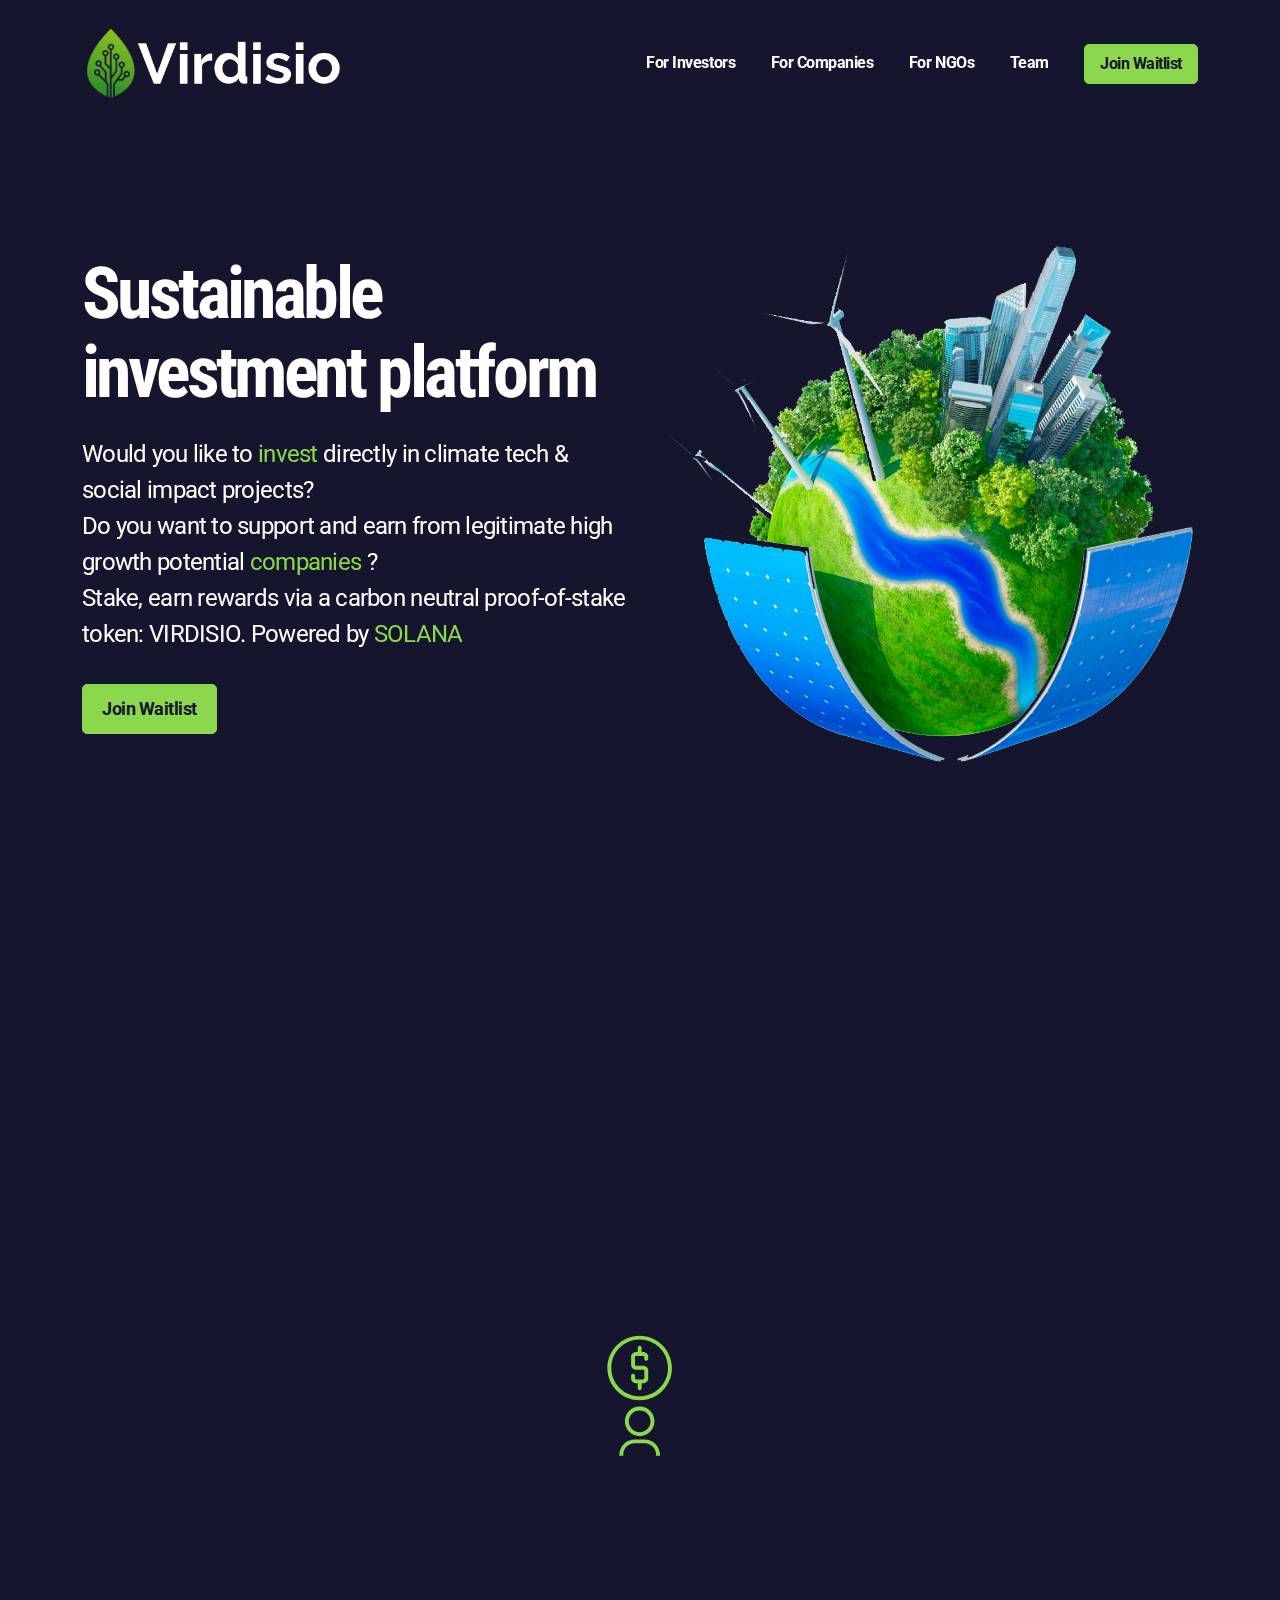
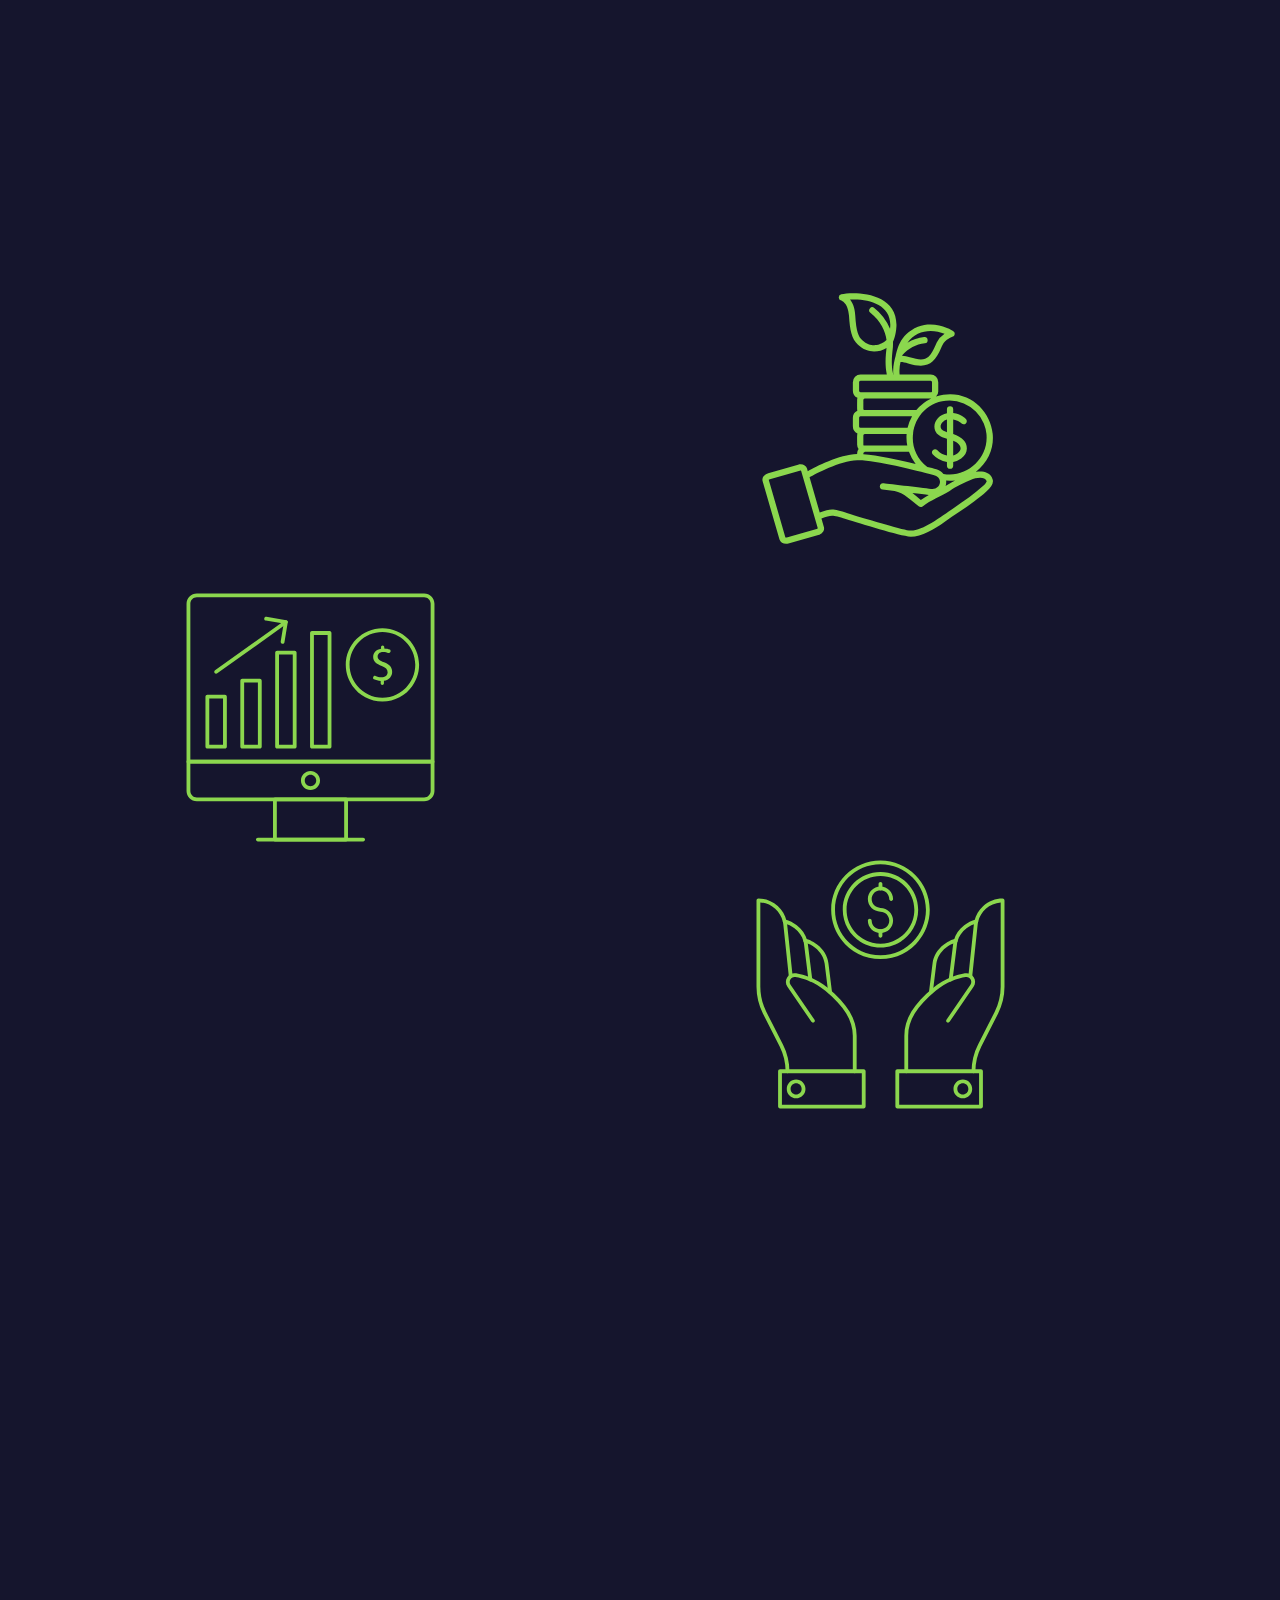
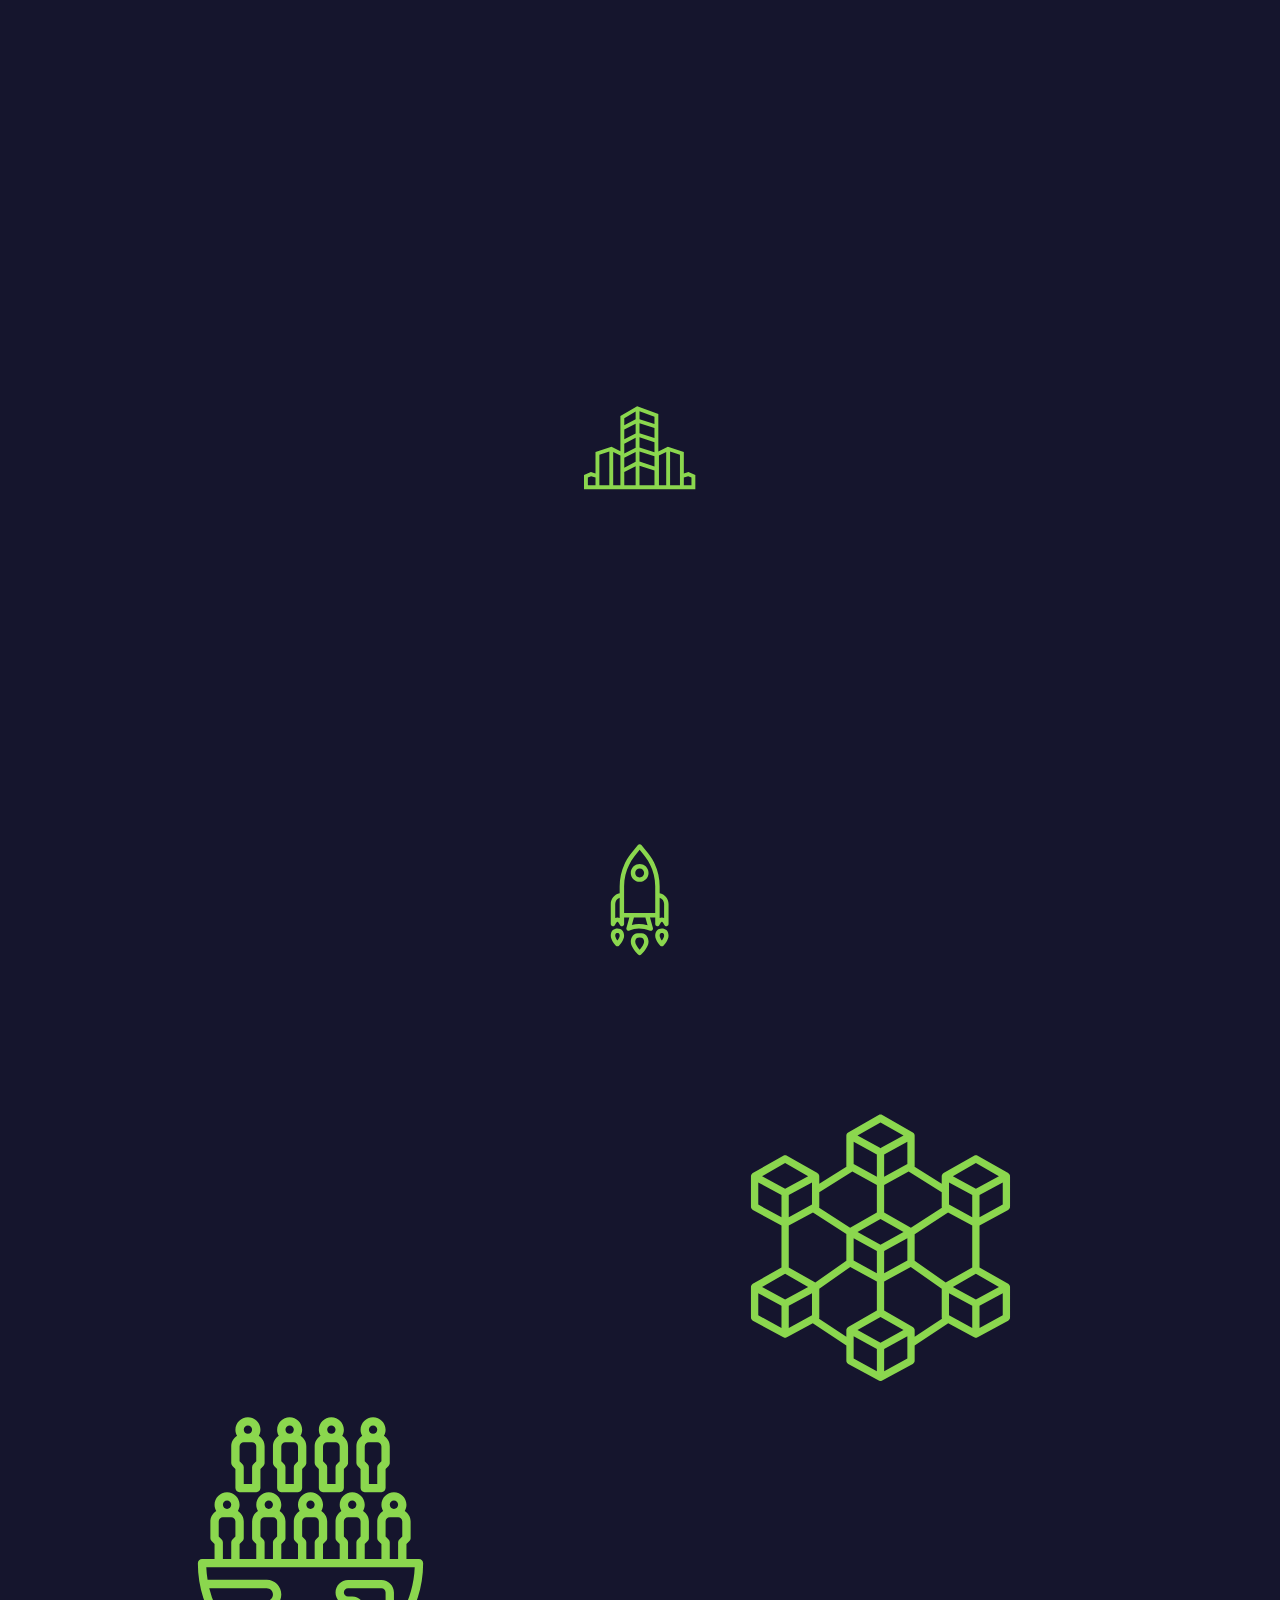
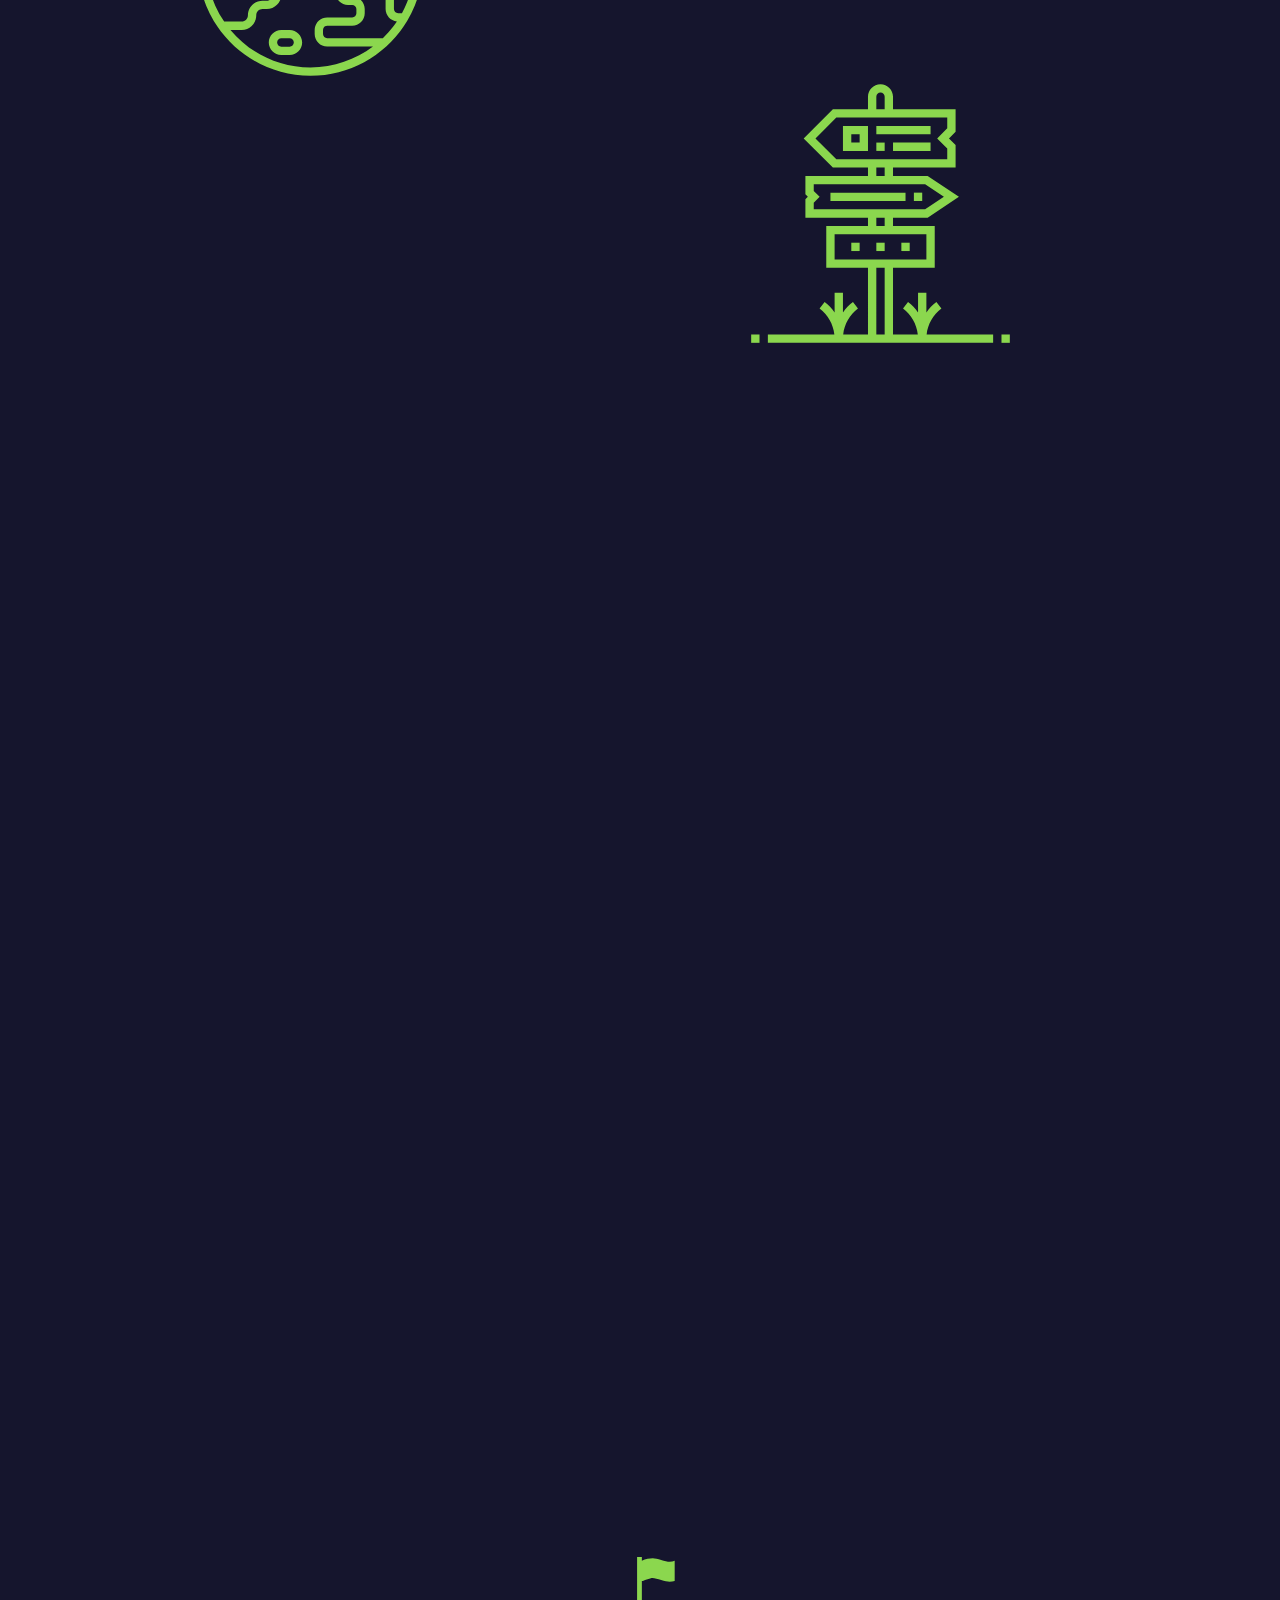
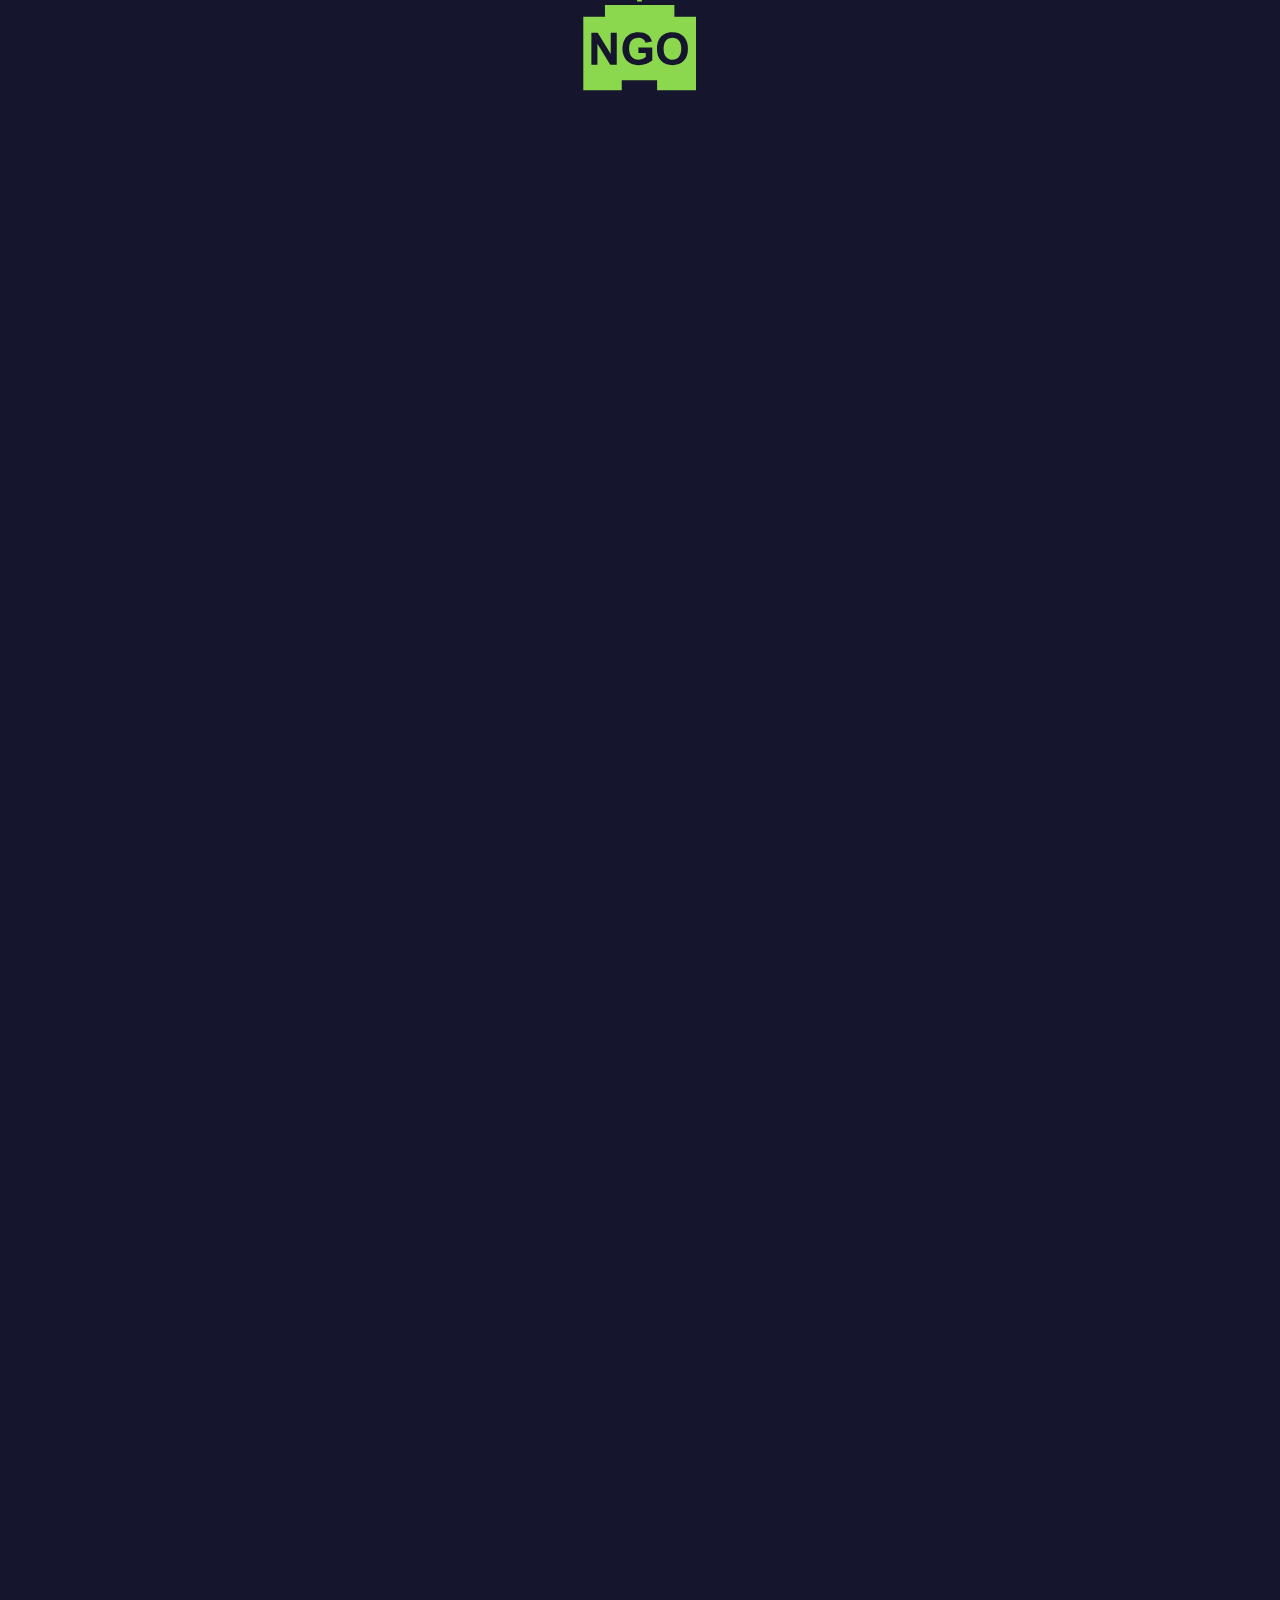
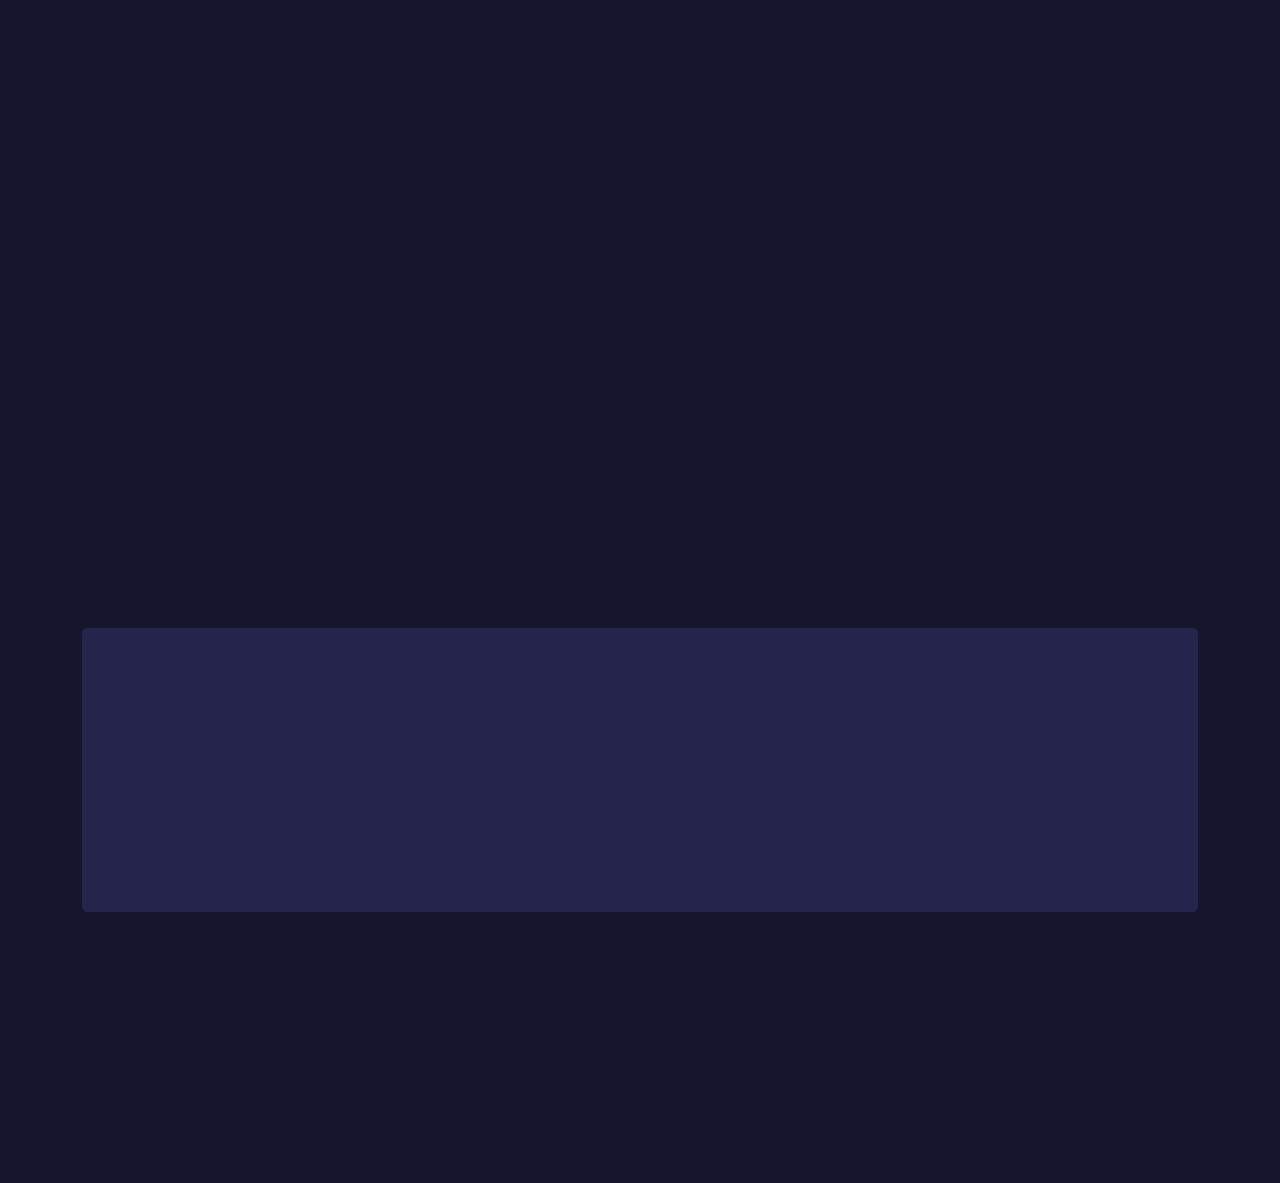
==== commit 3bd65b0f: "Remove mailchimp from index.html" ====
--- a/docs/index.html
+++ b/docs/index.html
@@ -18,12 +18,10 @@
 <meta name="description" content="Invest in climate tech SaaS & social impact companies. Tokenize your company on an environmentally friendly blockchain. Receive donations for NGOs, charities & non-profits initiatives. Play an active role in the green & social change. ">
 <meta property="og:title" content="Virdisio - Sustainable investment platform - blockchain - tokenization - launchpad" />
 <meta property="og:url" content="https://www.virdisio.com" />
-<meta property="og:image" content="https://www.virdisio.com/i/logo_high_res_png.png" />
+<meta property="og:image" content="https://www.virdisio.com/i/logoogimage.png" />
 <meta property="og:image:type" content="image/png" />
 <meta property="og:image:alt" content="Virdisio - Sustainable investment platform" />
 
-<!-- mailchimp-->
-<script id="mcjs">!function(c,h,i,m,p){m=c.createElement(h),p=c.getElementsByTagName(h)[0],m.async=1,m.src=i,p.parentNode.insertBefore(m,p)}(document,"script","https://chimpstatic.com/mcjs-connected/js/users/a5913b5cac1ef68c6a181f988/fd469835c01023f91645dc71a.js");</script>
 
 		<!-- custom code end -->
 		<!-- Open graph settings (social networks sharing settings) -->
@@ -118,7 +116,7 @@
 						<a href="#team" class="fw-bold mx-4 text-light-1" data-aos="fade-down" data-aos-delay="400">
 									Team
 						</a>
-						<a href="#join-waitlist" class="ms-4 btn rounded-2 btn-sm btn-action-1" data-aos="fade-down" data-aos-delay="650">
+						<a href="/joinwaitlist.html" class="ms-4 btn rounded-2 btn-sm btn-action-1" data-aos="fade-down" data-aos-delay="650">
 									Join Waitlist
 						</a>
 					</div>
@@ -155,7 +153,7 @@
 										SOLANA
 							</a>
 						</p>
-						<a href="#join-waitlist" class="btn btn-action-1" data-aos="fade-down" data-aos-delay="400">
+						<a href="/joinwaitlist.html" class="btn btn-action-1" data-aos="fade-down" data-aos-delay="400">
 									Join Waitlist
 						</a>
 					</div>
@@ -1549,87 +1547,53 @@
 																																																										</div>
 																																																									</div>
 																																																								</section>
-																																																								<!-- Call to action 11 -->
-																																																									<section class="py-10 py-lg-20 bg-bg-1">
+																																																								<!-- Call to action 5 -->
+																																																									<section class="py-10 py-lg-20 text-center bg-bg-1">
 																																																										<div class="container">
-																																																											<div class="row align-items-end">
-																																																												<div class="col-sm-11 col-md-9 col-lg-7 col-xl-6 col-xxl-7" data-aos="fade-down" data-aos-delay="0">
-																																																													<h2 class="display-5 mb-6 mb-lg-0 text-light-1">
-																																																							Play an active role in the green &amp; social change.
-																																																													</h2>
-																																																												</div>
-																																																												<div class="col-sm-10 col-md-7 col-lg-5 col-xl-6 col-xxl-5">
-																																																													<div class="mb-4 row" data-aos="fade-down" data-aos-delay="250">
-																																																														<div>
-																																																															<form action="form-handler.php" method="post" enctype="multipart/form-data" class="d-flex js-ajax-form">
-																																																																<!-- forms alerts -->
-																																																																	<div class="alert alert-action-8 fixed-top invisible fade text-center js-form-result" data-result="success" role="alert">
-																																																																		<span class="js-form-alert-text" data-default-text="Thanks for your message!">
-																																											Thanks for your message!
-																																																																		</span>
-																																																																	</div>
-																																																																	<div class="alert alert-action-5 fixed-top invisible fade text-center js-form-result" data-result="error" role="alert">
-																																																																		<span class="js-form-alert-text">
-																																											Error!
-																																																																		</span>
-																																																																	</div>
-																																																																	<!-- forms alerts end -->
-																																																																		<div class="input-group me-4">
-																																																																			<div class="input-group-text border-end-0 ps-4 pe-2 border-light-3 text-light-1">
-																																																																				<svg width="20" height="20" viewBox="0 0 20 20" fill="none" xmlns="http://www.w3.org/2000/svg" class="fill-light-3">
-																																																																					<path fill-rule="evenodd" clip-rule="evenodd" d="M17.5002 3.75H2.5002C2.16868 3.75 1.85074 3.8817 1.61632 4.11612C1.3819 4.35054 1.2502 4.66848 1.2502 5V5.27104L10.0002 10.5213L18.7502 5.27098V5C18.7502 4.66848 18.6185 4.35054 18.3841 4.11612C18.1497 3.8817 17.8317 3.75 17.5002 3.75ZM0.000203451 5.64224C-6.77314e-05 5.63161 -6.79025e-05 5.62098 0.000203451 5.61034V5C0.000203451 4.33696 0.263596 3.70107 0.732437 3.23223C1.20128 2.76339 1.83716 2.5 2.5002 2.5H17.5002C18.1632 2.5 18.7991 2.76339 19.268 3.23223C19.7368 3.70107 20.0002 4.33696 20.0002 5V5.61604V5.63397V15C20.0002 15.663 19.7368 16.2989 19.268 16.7678C18.7991 17.2366 18.1632 17.5 17.5002 17.5H2.5002C1.83716 17.5 1.20128 17.2366 0.732437 16.7678C0.263596 16.2989 0.000203451 15.663 0.000203451 15V5.64224ZM18.7502 13.9117V6.72895L12.6801 10.3708L18.7502 13.9117ZM18.7051 15.3329L11.5602 11.165L11.4569 11.1048L10.0002 11.9788L8.54329 11.1049L8.44016 11.165L1.29533 15.3328C1.35239 15.5394 1.46213 15.7297 1.61632 15.8839C1.85074 16.1183 2.16868 16.25 2.5002 16.25H17.5002C17.8317 16.25 18.1497 16.1183 18.3841 15.8839C18.5383 15.7297 18.648 15.5394 18.7051 15.3329ZM1.2502 13.9117V6.73013L7.31989 10.371L1.2502 13.9117Z">
-																																																																					</path>
-																																																																				</svg>
-																																																																			</div>
-																																																																			<div class="fx-relay-email-input-wrapper">
-																																																																				<input type="email" name="email" placeholder="Your email" class="form-control border-start-0 ps-1 border-light-3 text-light-1" required="required" style="padding-right: 30px; width: 178px;">
-																																																																				<div class="fx-relay-icon" style="top: 0px; bottom: 0px; right: 2px;">
-																																																																					<button class="fx-relay-button" id="fx-relay-button" type="button" title="Generate New Alias" style="background-image: url(&quot;moz-extension://32f46c80-dfd6-454a-9d1d-77df7a1d3c73/icons/make-new-alias.png&quot;); height: 24px; width: 24px; min-width: 24px;">
-																																																																					</button>
-																																																																				</div>
-																																																																			</div>
-																																																																		</div>
-																																																																		<button class="btn btn-action-1">
-		Subscribe
-																																																																		</button>
-																																																																	</form>
-																																																																</div>
-																																																															</div>
-																																																															<p class="mb-0 fs-5 text-light-2" data-aos="fade-down" data-aos-delay="400">
-By signing up, you agree to the Terms of Service
-																																																															</p>
-																																																														</div>
+																																																											<div class="rounded-2 p-8 p-md-12 custom-dark-offcanvas-bg">
+																																																												<div class="row justify-content-center">
+																																																													<div class="col-md-10 col-lg-8 col-xl-7 col-xxl-6">
+																																																														<h2 class="display-5 text-light-1" data-aos="fade-down" data-aos-delay="0">
+																																																																	Play an active role in the green &amp; social change.
+																																																														</h2>
+																																																														<p class="mt-6 mb-8 text-light-2" data-aos="fade-down" data-aos-delay="250">
+																																																														</p>
+																																																														<a href="/joinwaitlist.html" class="btn btn-action-1" data-aos="fade-down" data-aos-delay="500">
+																																																																	Join Waitlist
+																																																														</a>
 																																																													</div>
 																																																												</div>
-																																																											</section>
-																																																											<!-- Footer 4 -->
-																																																												<footer class="pb-md-8 pt-md-10 py-8 text-center bg-bg-1">
-																																																													<div class="container">
-																																																														<a href="#" target="_blank" class="mx-3" data-aos="fade-down" data-aos-delay="0">
-																																																															<svg width="24" height="24" viewBox="0 0 24 24" fill="none" xmlns="http://www.w3.org/2000/svg" class="fill-light-1">
-																																																																<path d="M22.4591 6C21.6891 6.35 20.8591 6.58 19.9991 6.69C20.8791 6.16 21.5591 5.32 21.8791 4.31C21.0491 4.81 20.1291 5.16 19.1591 5.36C18.3691 4.5 17.2591 4 15.9991 4C13.6491 4 11.7291 5.92 11.7291 8.29C11.7291 8.63 11.7691 8.96 11.8391 9.27C8.27906 9.09 5.10906 7.38 2.99906 4.79C2.62906 5.42 2.41906 6.16 2.41906 6.94C2.41906 8.43 3.16906 9.75 4.32906 10.5C3.61906 10.5 2.95906 10.3 2.37906 10V10.03C2.37906 12.11 3.85906 13.85 5.81906 14.24C5.18979 14.4122 4.52916 14.4362 3.88906 14.31C4.16067 15.1625 4.6926 15.9084 5.41008 16.4429C6.12756 16.9775 6.99451 17.2737 7.88906 17.29C6.37269 18.4904 4.49306 19.1393 2.55906 19.13C2.21906 19.13 1.87906 19.11 1.53906 19.07C3.43906 20.29 5.69906 21 8.11906 21C15.9991 21 20.3291 14.46 20.3291 8.79C20.3291 8.6 20.3291 8.42 20.3191 8.23C21.1591 7.63 21.8791 6.87 22.4591 6Z">
-																																																																</path>
-																																																															</svg>
-																																																														</a>
-																																																														<a href="#" target="_blank" class="mx-3" data-aos="fade-down" data-aos-delay="150">
-																																																															<svg width="24" height="24" viewBox="0 0 24 24" fill="none" xmlns="http://www.w3.org/2000/svg" class="fill-light-1">
-																																																																<path d="M12 2.03906C6.5 2.03906 2 6.52906 2 12.0591C2 17.0591 5.66 21.2091 10.44 21.9591V14.9591H7.9V12.0591H10.44V9.84906C10.44 7.33906 11.93 5.95906 14.22 5.95906C15.31 5.95906 16.45 6.14906 16.45 6.14906V8.61906H15.19C13.95 8.61906 13.56 9.38906 13.56 10.1791V12.0591H16.34L15.89 14.9591H13.56V21.9591C15.9164 21.5869 18.0622 20.3846 19.6099 18.5691C21.1576 16.7537 22.0054 14.4447 22 12.0591C22 6.52906 17.5 2.03906 12 2.03906Z">
-																																																																</path>
-																																																															</svg>
-																																																														</a>
-																																																														<a href="#" target="_blank" class="mx-3" data-aos="fade-down" data-aos-delay="250">
-																																																															<svg width="24" height="24" viewBox="0 0 24 24" fill="none" xmlns="http://www.w3.org/2000/svg" class="fill-light-1">
-																																																																<path d="M7.8 2H16.2C19.4 2 22 4.6 22 7.8V16.2C22 17.7383 21.3889 19.2135 20.3012 20.3012C19.2135 21.3889 17.7383 22 16.2 22H7.8C4.6 22 2 19.4 2 16.2V7.8C2 6.26174 2.61107 4.78649 3.69878 3.69878C4.78649 2.61107 6.26174 2 7.8 2ZM7.6 4C6.64522 4 5.72955 4.37928 5.05442 5.05442C4.37928 5.72955 4 6.64522 4 7.6V16.4C4 18.39 5.61 20 7.6 20H16.4C17.3548 20 18.2705 19.6207 18.9456 18.9456C19.6207 18.2705 20 17.3548 20 16.4V7.6C20 5.61 18.39 4 16.4 4H7.6ZM17.25 5.5C17.5815 5.5 17.8995 5.6317 18.1339 5.86612C18.3683 6.10054 18.5 6.41848 18.5 6.75C18.5 7.08152 18.3683 7.39946 18.1339 7.63388C17.8995 7.8683 17.5815 8 17.25 8C16.9185 8 16.6005 7.8683 16.3661 7.63388C16.1317 7.39946 16 7.08152 16 6.75C16 6.41848 16.1317 6.10054 16.3661 5.86612C16.6005 5.6317 16.9185 5.5 17.25 5.5ZM12 7C13.3261 7 14.5979 7.52678 15.5355 8.46447C16.4732 9.40215 17 10.6739 17 12C17 13.3261 16.4732 14.5979 15.5355 15.5355C14.5979 16.4732 13.3261 17 12 17C10.6739 17 9.40215 16.4732 8.46447 15.5355C7.52678 14.5979 7 13.3261 7 12C7 10.6739 7.52678 9.40215 8.46447 8.46447C9.40215 7.52678 10.6739 7 12 7ZM12 9C11.2044 9 10.4413 9.31607 9.87868 9.87868C9.31607 10.4413 9 11.2044 9 12C9 12.7956 9.31607 13.5587 9.87868 14.1213C10.4413 14.6839 11.2044 15 12 15C12.7956 15 13.5587 14.6839 14.1213 14.1213C14.6839 13.5587 15 12.7956 15 12C15 11.2044 14.6839 10.4413 14.1213 9.87868C13.5587 9.31607 12.7956 9 12 9Z">
-																																																																</path>
-																																																															</svg>
-																																																														</a>
-																																																														<div class="mt-10 mb-8 border-bottom border-light-3" data-aos="fade-down" data-aos-delay="400">
-																																																														</div>
-																																																														<p class="fs-5 mb-0 text-light-2" data-aos="fade-down" data-aos-delay="500">
+																																																											</div>
+																																																										</div>
+																																																									</section>
+																																																									<!-- Footer 4 -->
+																																																										<footer class="pb-md-8 pt-md-10 py-8 text-center bg-bg-1">
+																																																											<div class="container">
+																																																												<a href="#" target="_blank" class="mx-3" data-aos="fade-down" data-aos-delay="0">
+																																																													<svg width="24" height="24" viewBox="0 0 24 24" fill="none" xmlns="http://www.w3.org/2000/svg" class="fill-light-1">
+																																																														<path d="M22.4591 6C21.6891 6.35 20.8591 6.58 19.9991 6.69C20.8791 6.16 21.5591 5.32 21.8791 4.31C21.0491 4.81 20.1291 5.16 19.1591 5.36C18.3691 4.5 17.2591 4 15.9991 4C13.6491 4 11.7291 5.92 11.7291 8.29C11.7291 8.63 11.7691 8.96 11.8391 9.27C8.27906 9.09 5.10906 7.38 2.99906 4.79C2.62906 5.42 2.41906 6.16 2.41906 6.94C2.41906 8.43 3.16906 9.75 4.32906 10.5C3.61906 10.5 2.95906 10.3 2.37906 10V10.03C2.37906 12.11 3.85906 13.85 5.81906 14.24C5.18979 14.4122 4.52916 14.4362 3.88906 14.31C4.16067 15.1625 4.6926 15.9084 5.41008 16.4429C6.12756 16.9775 6.99451 17.2737 7.88906 17.29C6.37269 18.4904 4.49306 19.1393 2.55906 19.13C2.21906 19.13 1.87906 19.11 1.53906 19.07C3.43906 20.29 5.69906 21 8.11906 21C15.9991 21 20.3291 14.46 20.3291 8.79C20.3291 8.6 20.3291 8.42 20.3191 8.23C21.1591 7.63 21.8791 6.87 22.4591 6Z">
+																																																														</path>
+																																																													</svg>
+																																																												</a>
+																																																												<a href="#" target="_blank" class="mx-3" data-aos="fade-down" data-aos-delay="150">
+																																																													<svg width="24" height="24" viewBox="0 0 24 24" fill="none" xmlns="http://www.w3.org/2000/svg" class="fill-light-1">
+																																																														<path d="M12 2.03906C6.5 2.03906 2 6.52906 2 12.0591C2 17.0591 5.66 21.2091 10.44 21.9591V14.9591H7.9V12.0591H10.44V9.84906C10.44 7.33906 11.93 5.95906 14.22 5.95906C15.31 5.95906 16.45 6.14906 16.45 6.14906V8.61906H15.19C13.95 8.61906 13.56 9.38906 13.56 10.1791V12.0591H16.34L15.89 14.9591H13.56V21.9591C15.9164 21.5869 18.0622 20.3846 19.6099 18.5691C21.1576 16.7537 22.0054 14.4447 22 12.0591C22 6.52906 17.5 2.03906 12 2.03906Z">
+																																																														</path>
+																																																													</svg>
+																																																												</a>
+																																																												<a href="#" target="_blank" class="mx-3" data-aos="fade-down" data-aos-delay="250">
+																																																													<svg width="24" height="24" viewBox="0 0 24 24" fill="none" xmlns="http://www.w3.org/2000/svg" class="fill-light-1">
+																																																														<path d="M7.8 2H16.2C19.4 2 22 4.6 22 7.8V16.2C22 17.7383 21.3889 19.2135 20.3012 20.3012C19.2135 21.3889 17.7383 22 16.2 22H7.8C4.6 22 2 19.4 2 16.2V7.8C2 6.26174 2.61107 4.78649 3.69878 3.69878C4.78649 2.61107 6.26174 2 7.8 2ZM7.6 4C6.64522 4 5.72955 4.37928 5.05442 5.05442C4.37928 5.72955 4 6.64522 4 7.6V16.4C4 18.39 5.61 20 7.6 20H16.4C17.3548 20 18.2705 19.6207 18.9456 18.9456C19.6207 18.2705 20 17.3548 20 16.4V7.6C20 5.61 18.39 4 16.4 4H7.6ZM17.25 5.5C17.5815 5.5 17.8995 5.6317 18.1339 5.86612C18.3683 6.10054 18.5 6.41848 18.5 6.75C18.5 7.08152 18.3683 7.39946 18.1339 7.63388C17.8995 7.8683 17.5815 8 17.25 8C16.9185 8 16.6005 7.8683 16.3661 7.63388C16.1317 7.39946 16 7.08152 16 6.75C16 6.41848 16.1317 6.10054 16.3661 5.86612C16.6005 5.6317 16.9185 5.5 17.25 5.5ZM12 7C13.3261 7 14.5979 7.52678 15.5355 8.46447C16.4732 9.40215 17 10.6739 17 12C17 13.3261 16.4732 14.5979 15.5355 15.5355C14.5979 16.4732 13.3261 17 12 17C10.6739 17 9.40215 16.4732 8.46447 15.5355C7.52678 14.5979 7 13.3261 7 12C7 10.6739 7.52678 9.40215 8.46447 8.46447C9.40215 7.52678 10.6739 7 12 7ZM12 9C11.2044 9 10.4413 9.31607 9.87868 9.87868C9.31607 10.4413 9 11.2044 9 12C9 12.7956 9.31607 13.5587 9.87868 14.1213C10.4413 14.6839 11.2044 15 12 15C12.7956 15 13.5587 14.6839 14.1213 14.1213C14.6839 13.5587 15 12.7956 15 12C15 11.2044 14.6839 10.4413 14.1213 9.87868C13.5587 9.31607 12.7956 9 12 9Z">
+																																																														</path>
+																																																													</svg>
+																																																												</a>
+																																																												<div class="mt-10 mb-8 border-bottom border-light-3" data-aos="fade-down" data-aos-delay="400">
+																																																												</div>
+																																																												<p class="fs-5 mb-0 text-light-2" data-aos="fade-down" data-aos-delay="500">
 																																										Copyright © 2022 virdisio.com
-																																																														</p>
-																																																													</div>
-																																																												</footer>
+																																																												</p>
+																																																											</div>
+																																																										</footer>
 
 		<!-- Bootstrap JS -->
 		<script src="https://cdn.jsdelivr.net/npm/bootstrap@5.1.2/dist/js/bootstrap.bundle.min.js"></script>
@@ -1641,4 +1605,4 @@
 		<script src="js/scripts.min.js"></script>
 
 	</body>
-</html>+</html>
